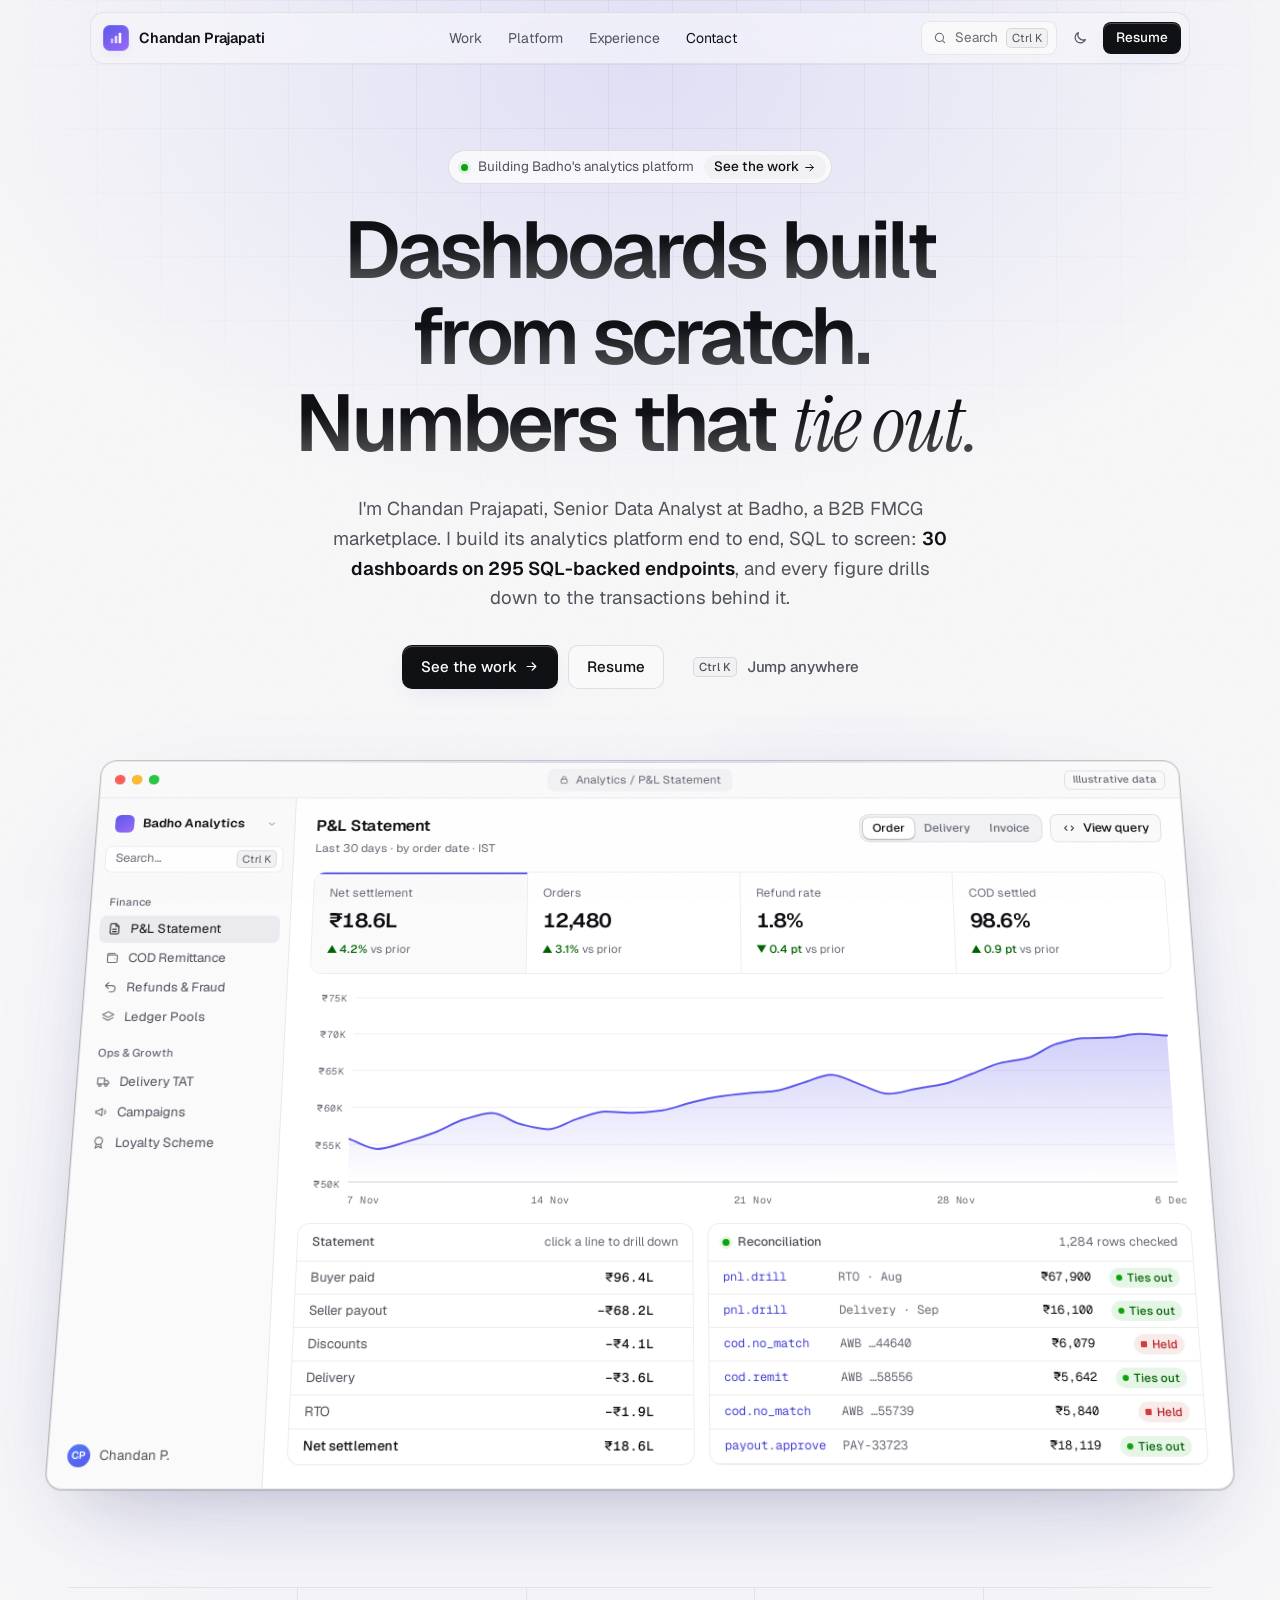
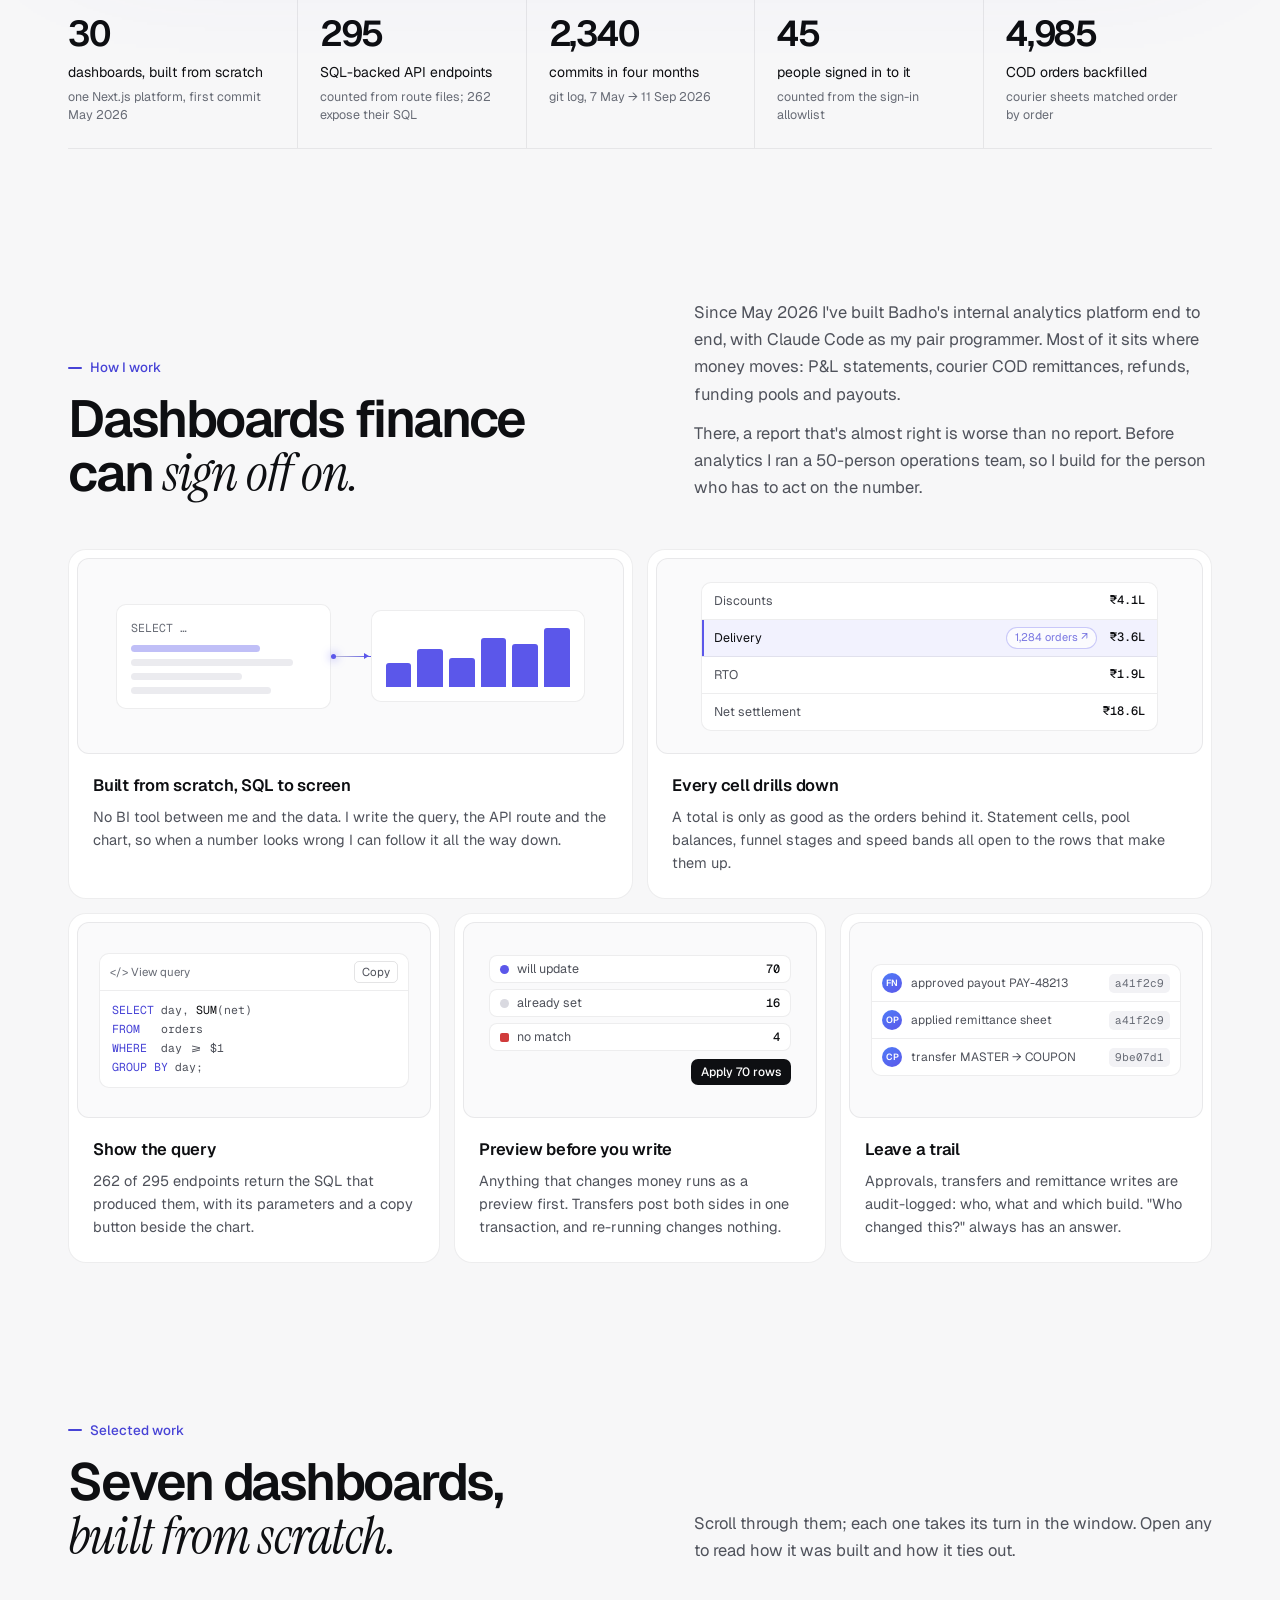
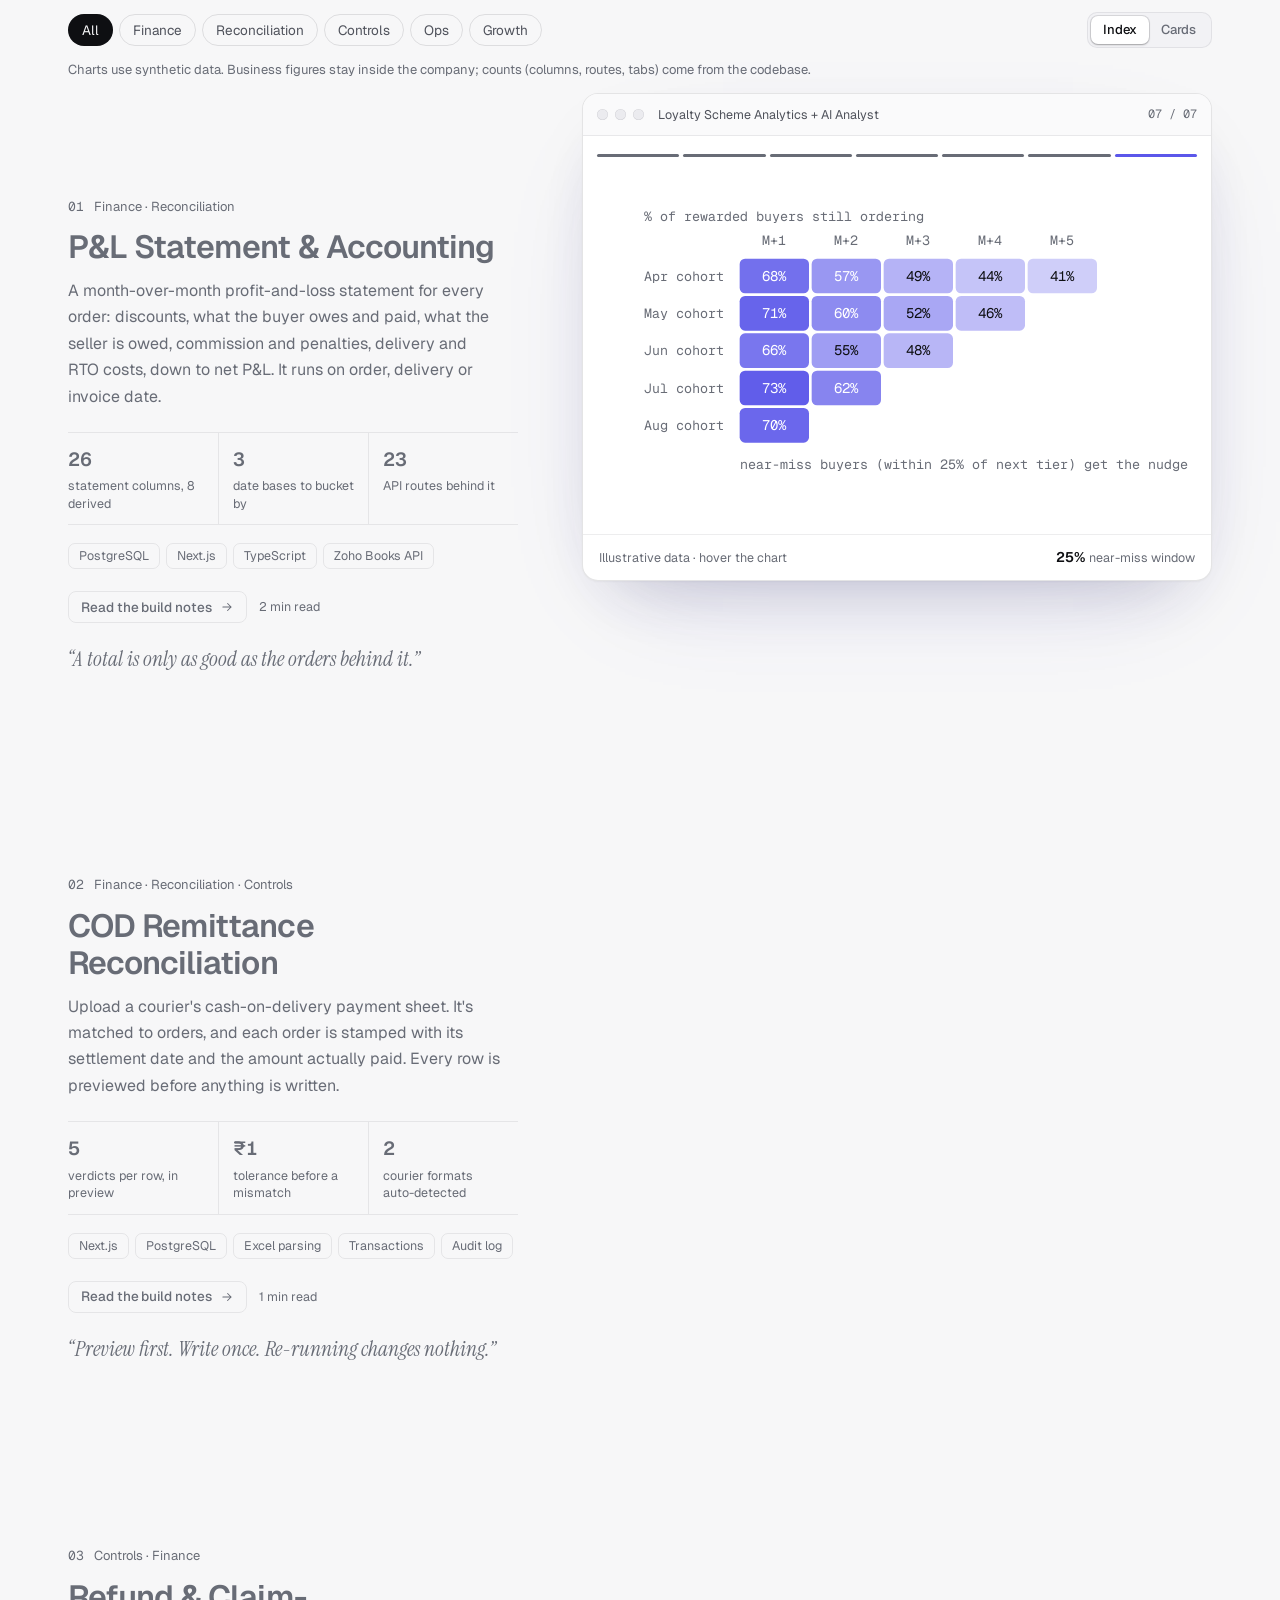
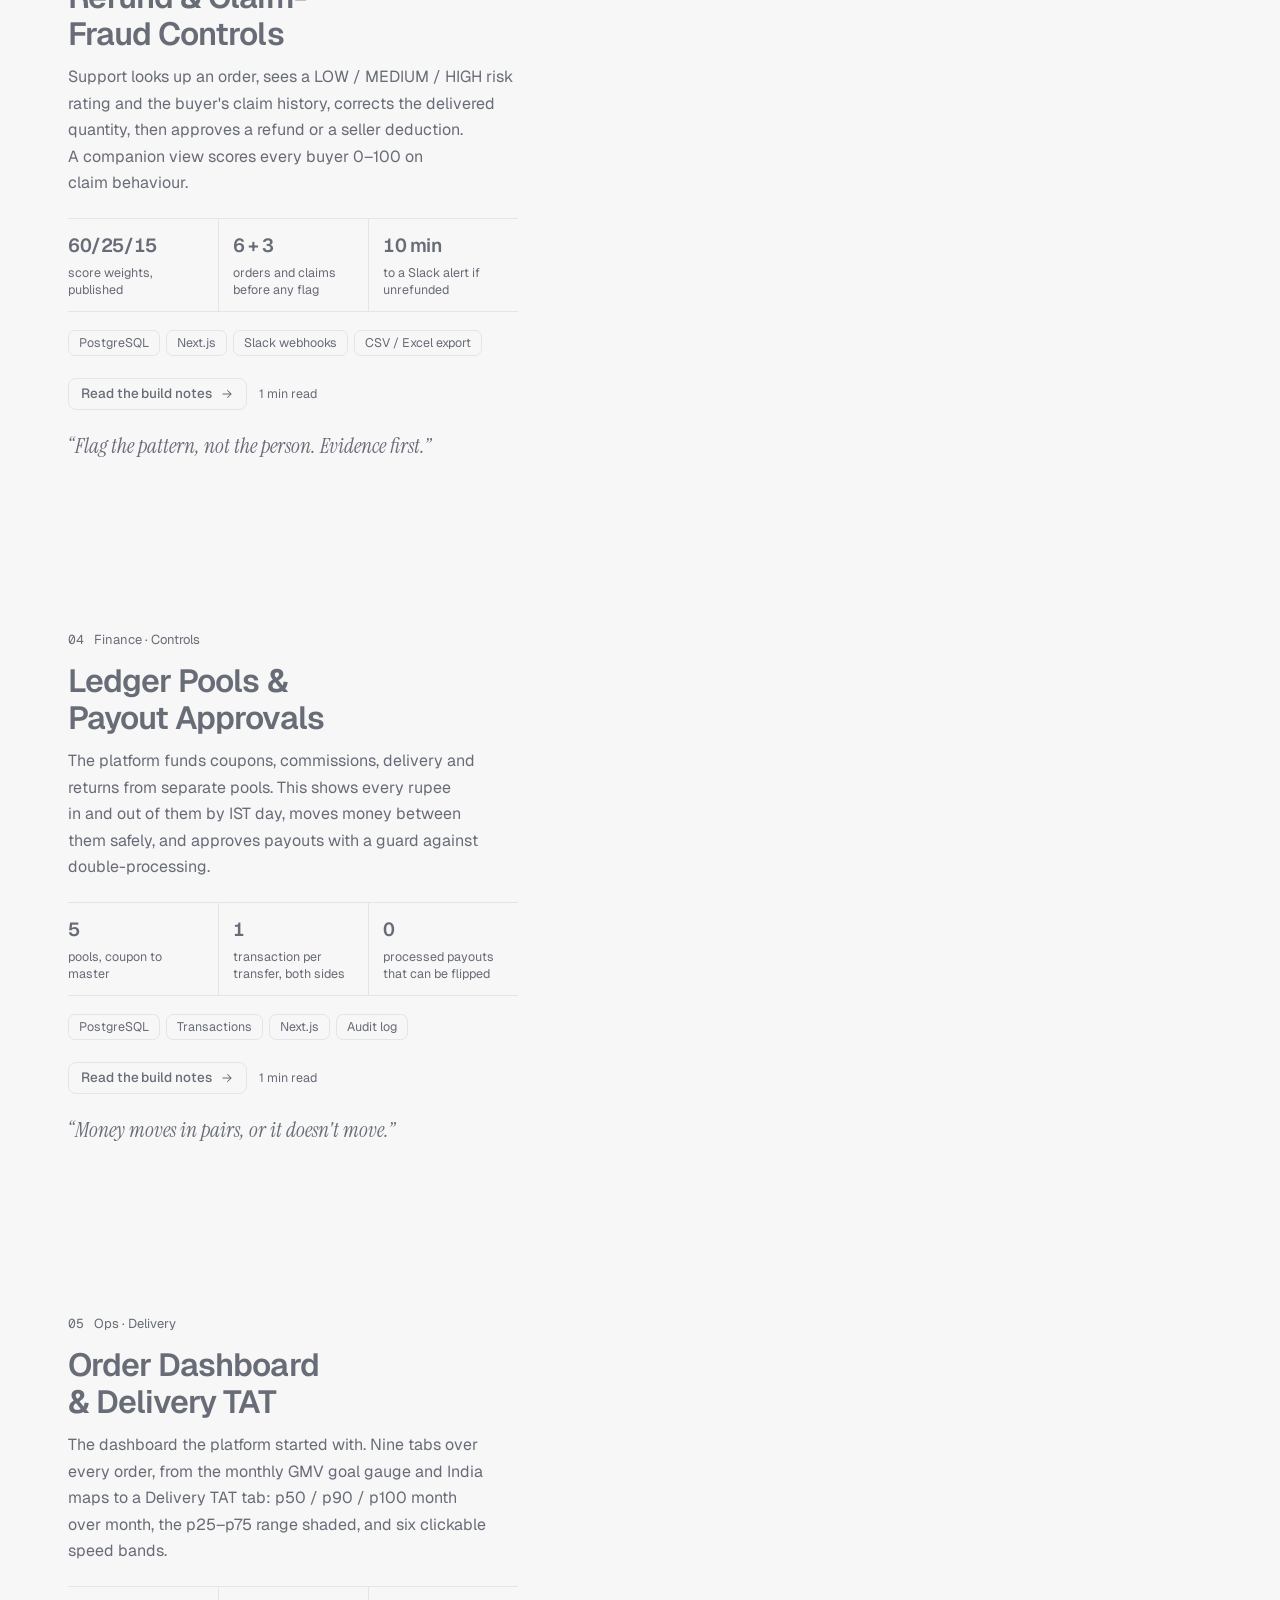
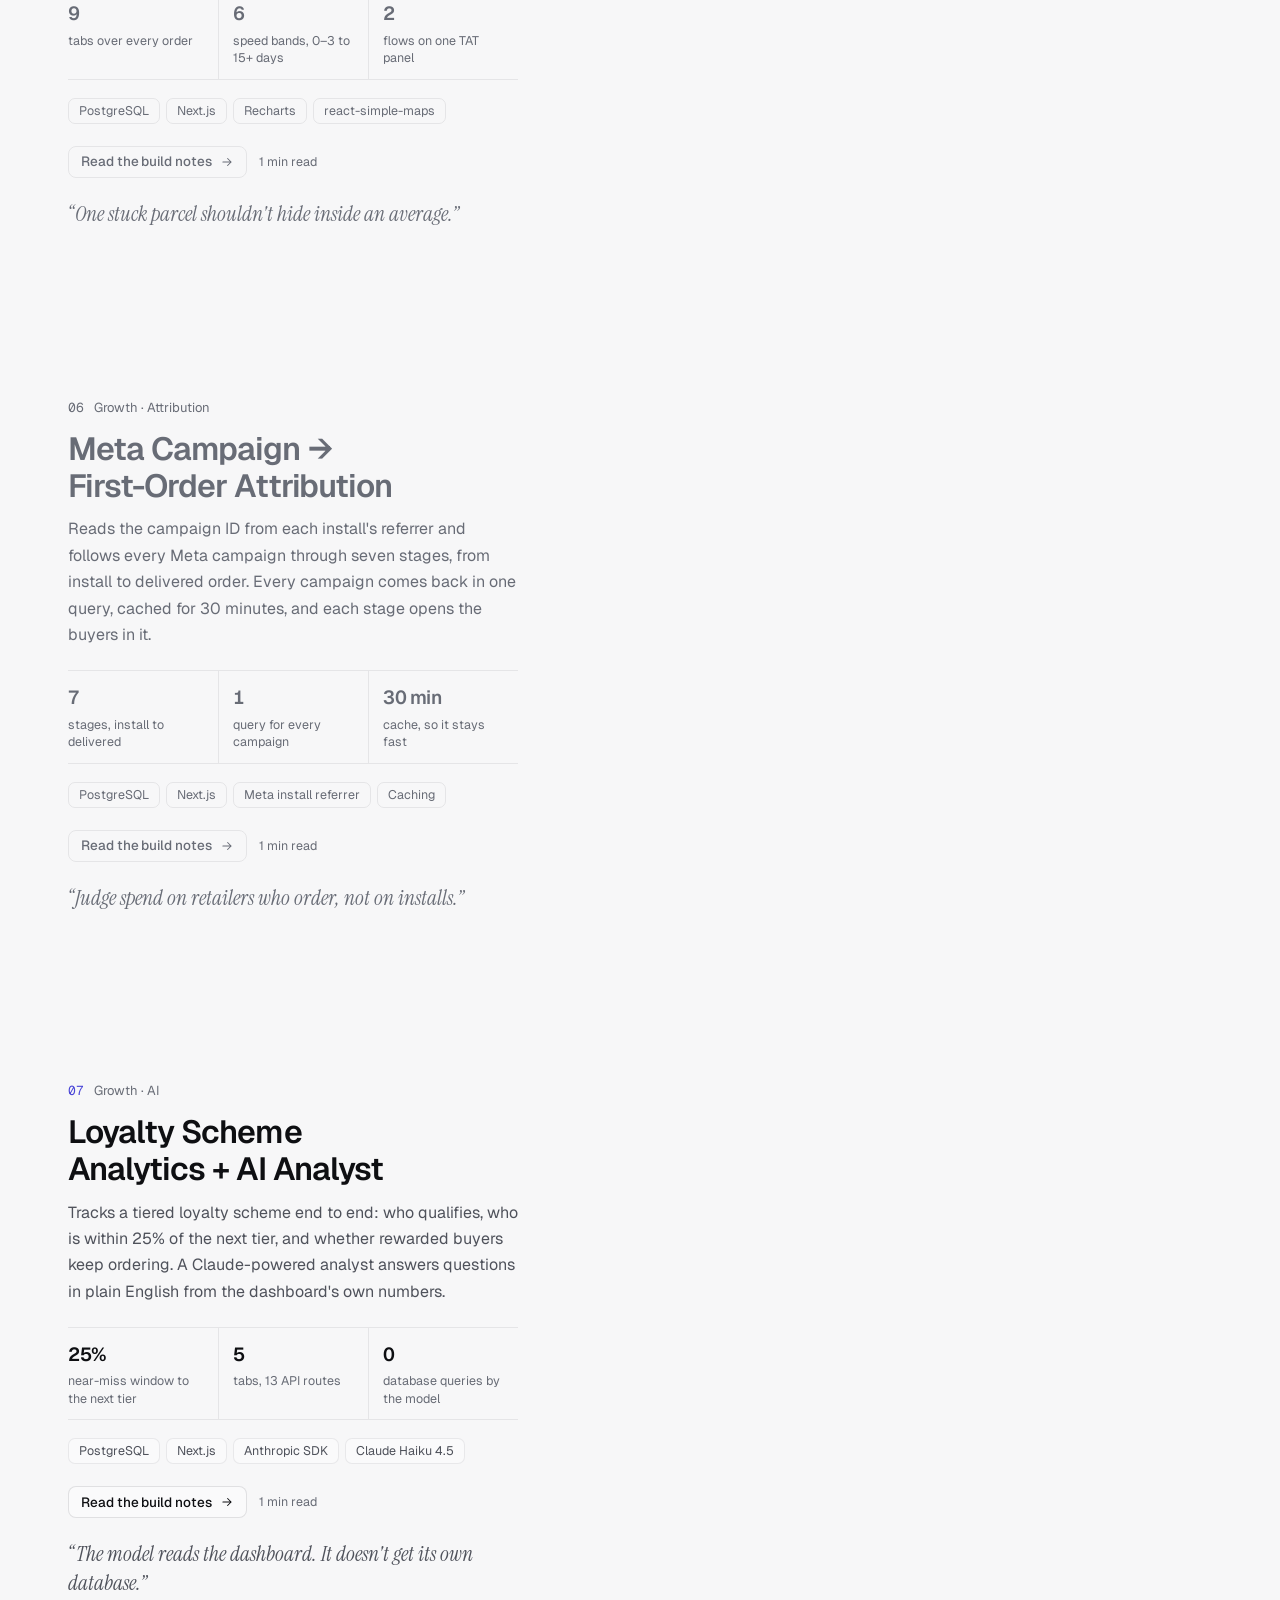
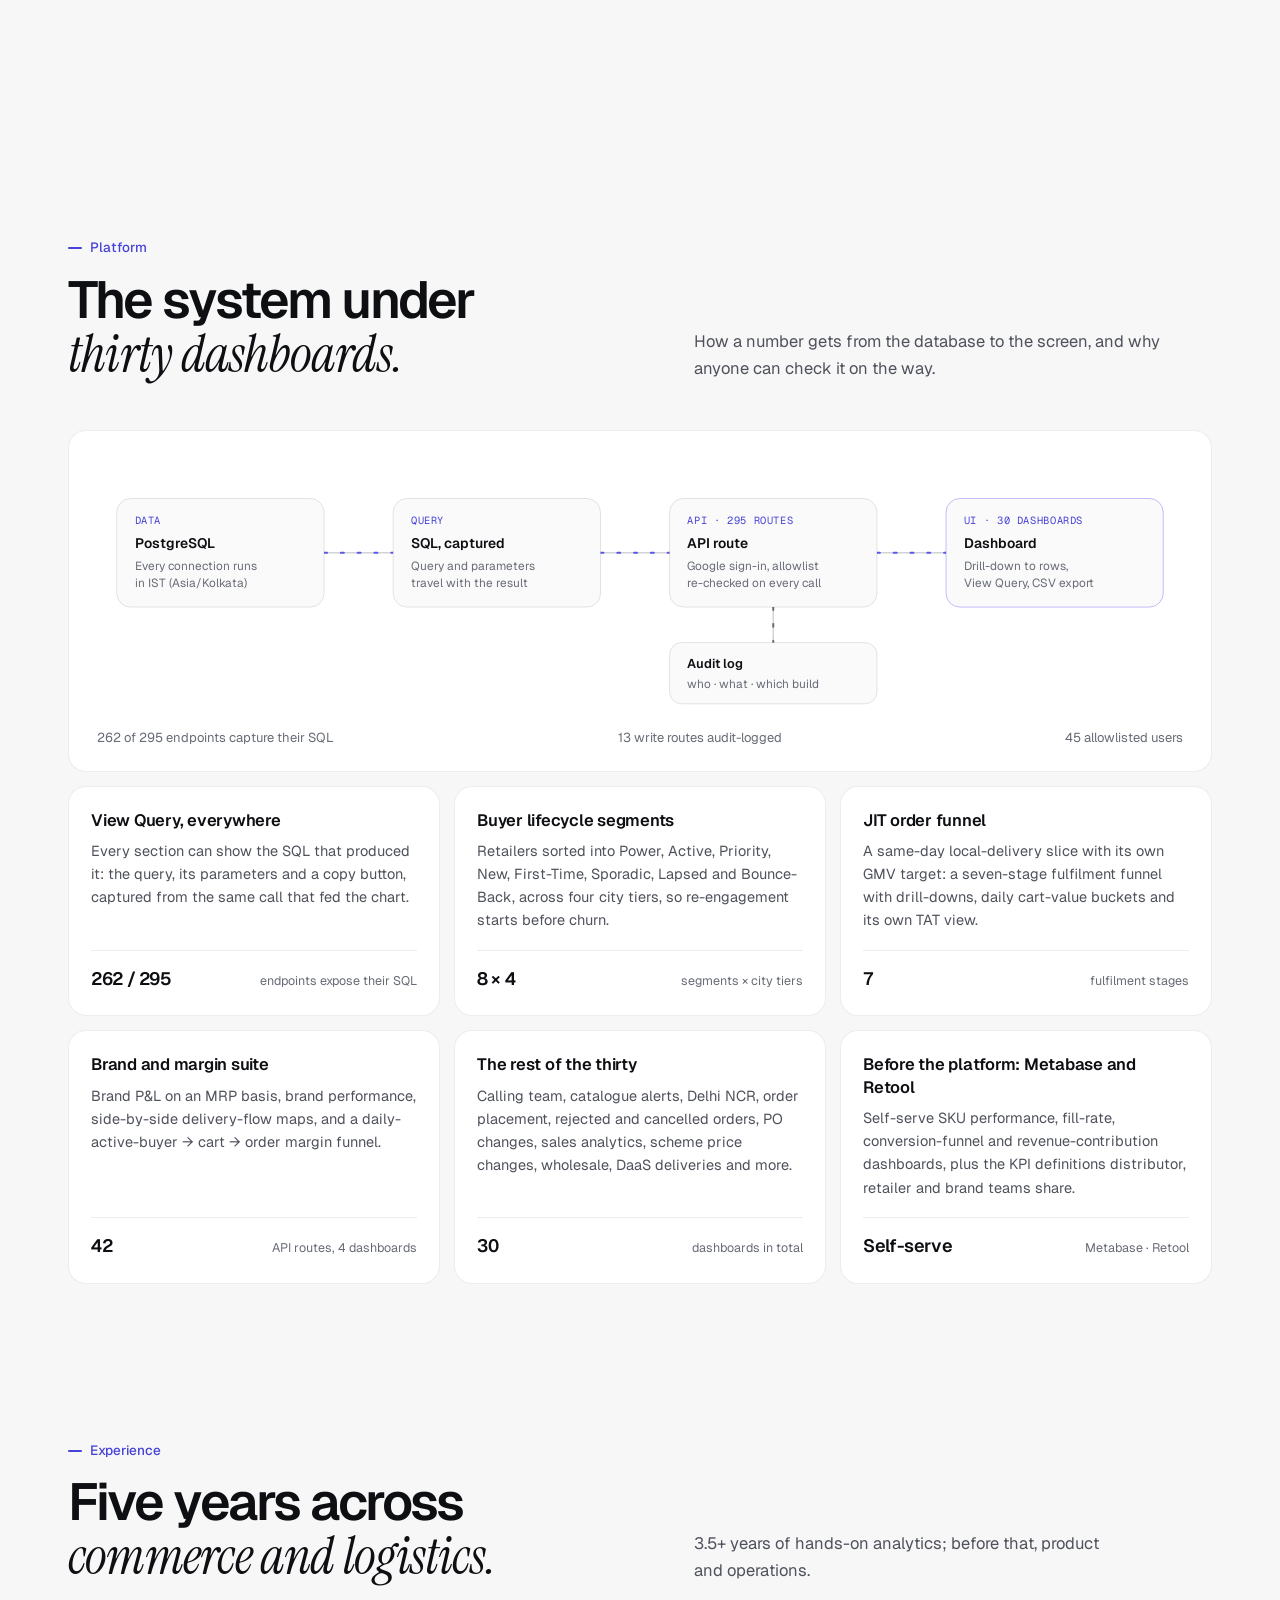
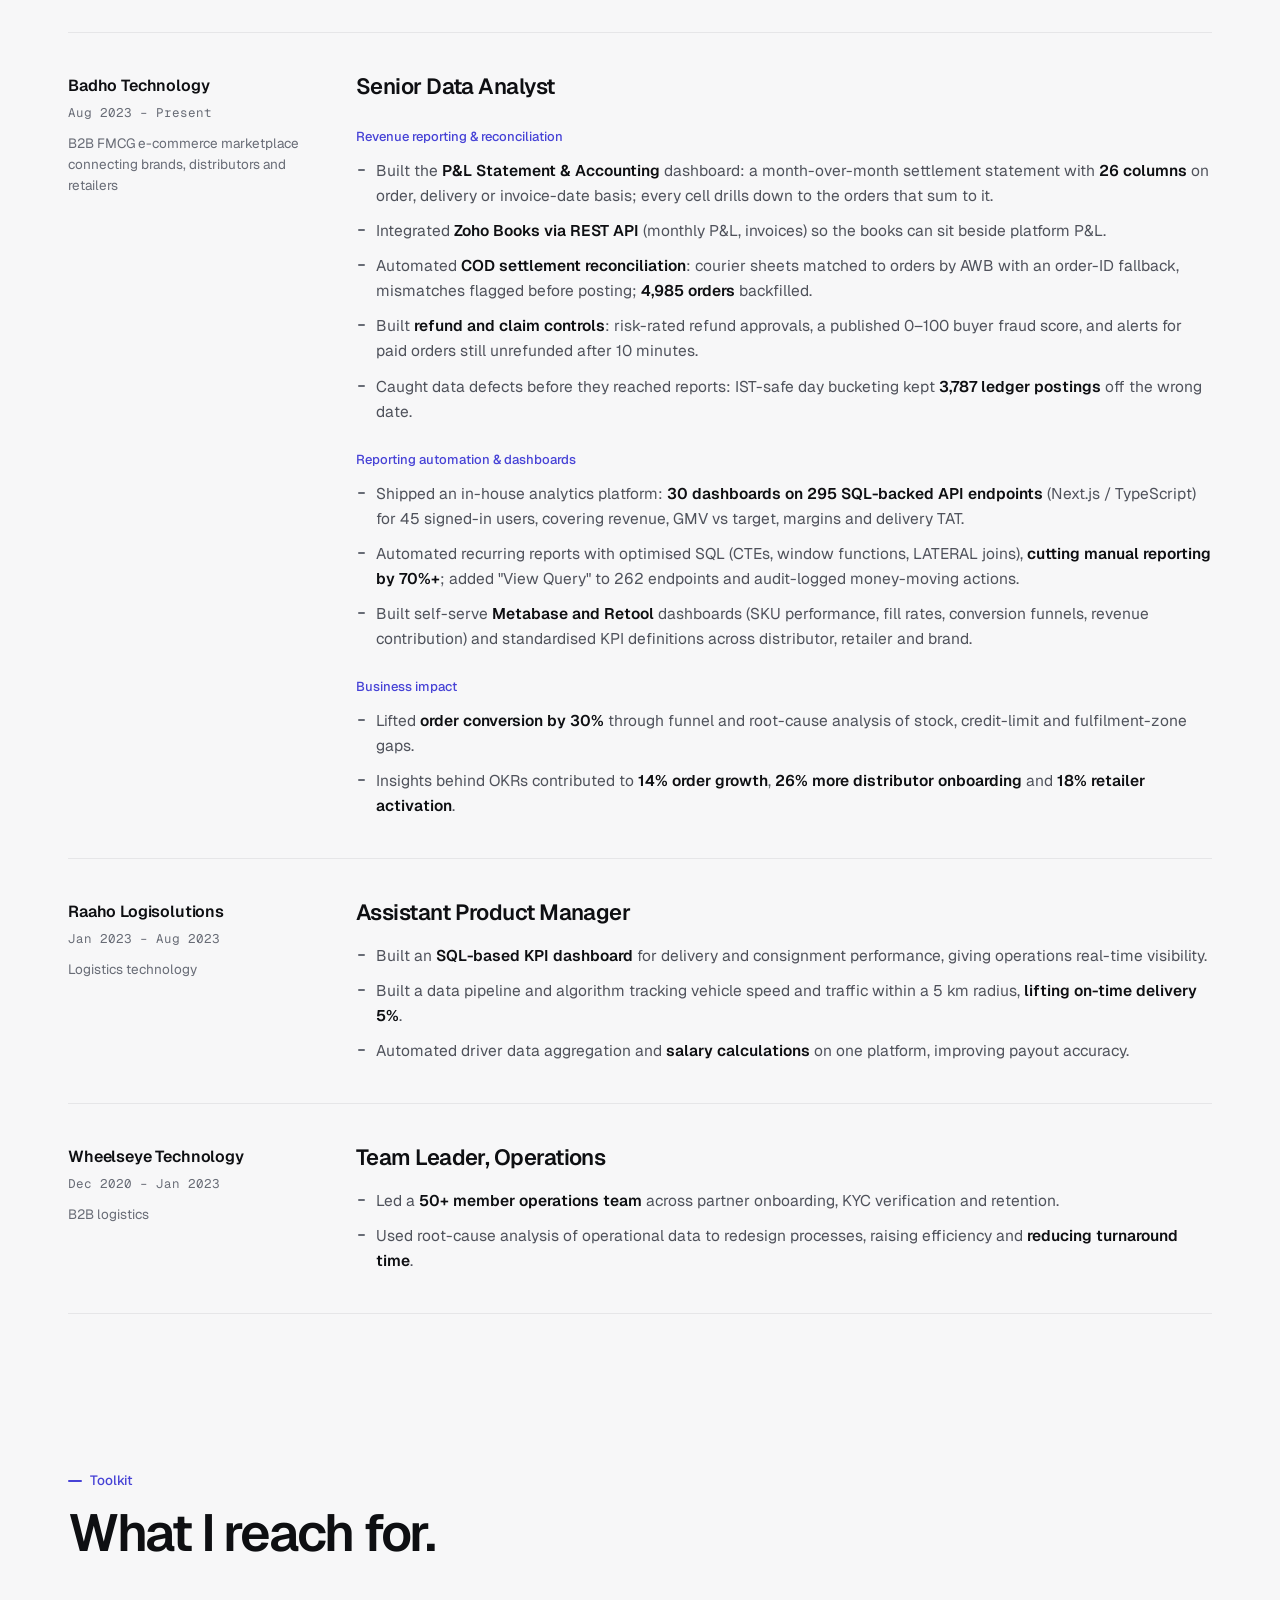
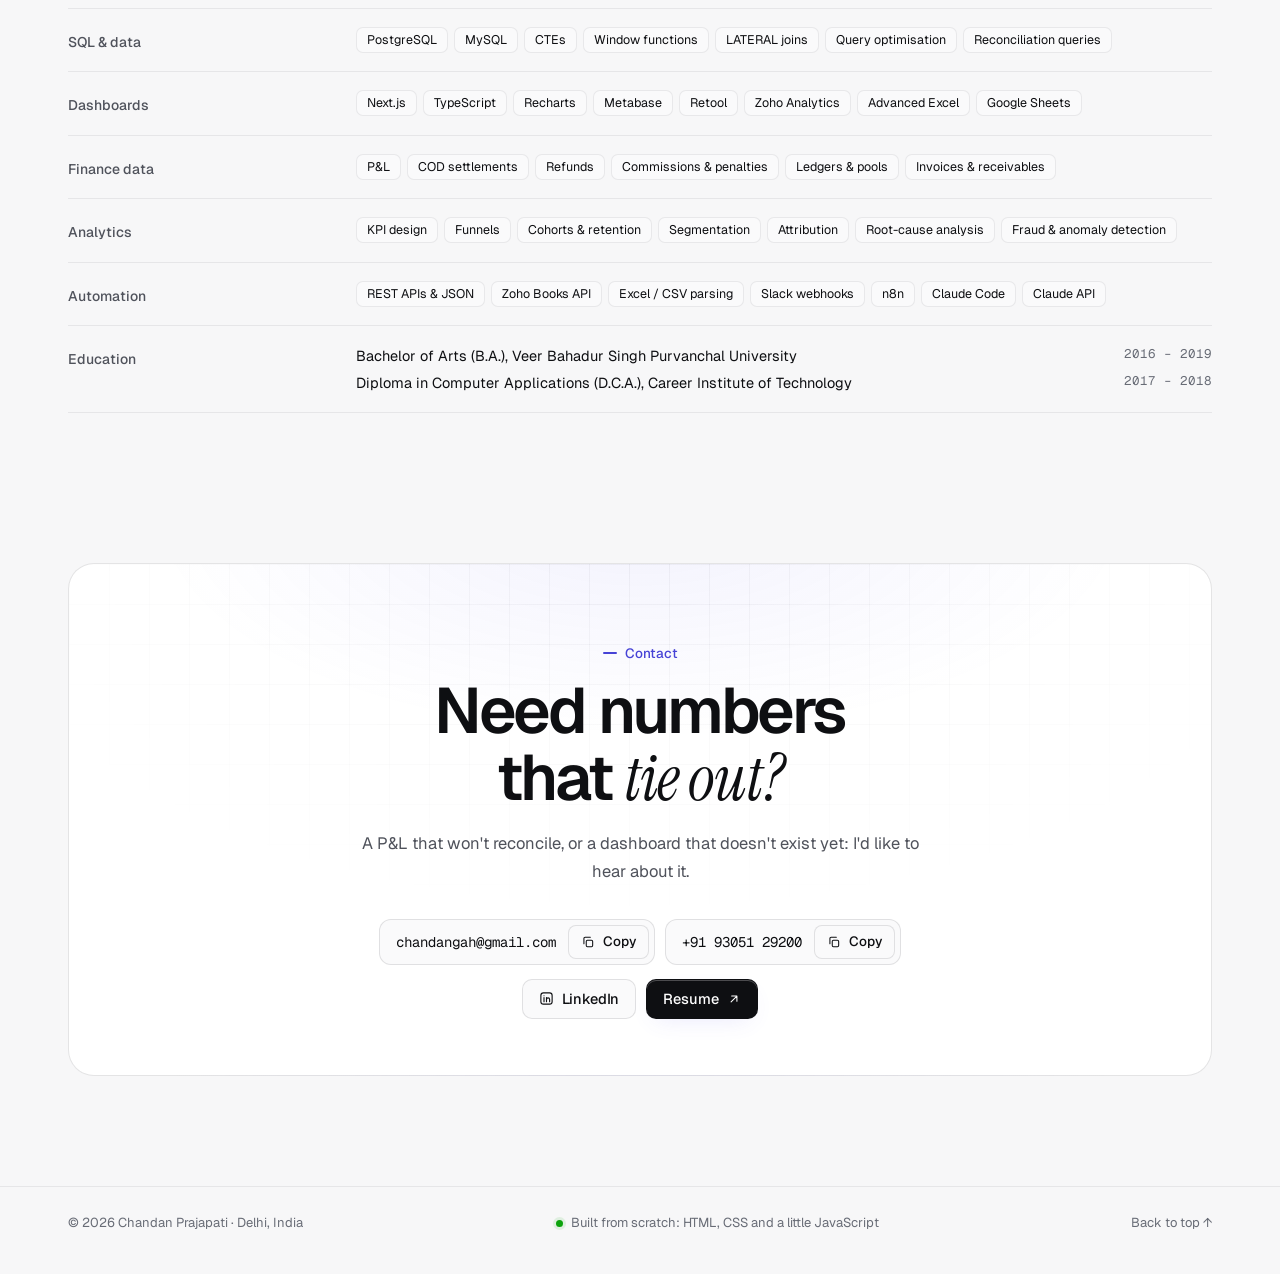
==== index.html @ 9d11ee42 "Portfolio: dashboards built from scratch Static site (HTML, CSS, vanilla JS) with an interactive das" ====
<!doctype html>
<html lang="en">
<head>
<meta charset="utf-8">
<meta name="viewport" content="width=device-width, initial-scale=1, viewport-fit=cover">
<title>Chandan Prajapati — Senior Data Analyst</title>
<meta name="description" content="Chandan Prajapati builds dashboards from scratch, SQL to screen: 30 dashboards on 295 SQL-backed endpoints for finance, ops and growth. Every number drills down to the transactions behind it.">
<meta property="og:type" content="website">
<meta property="og:title" content="Chandan Prajapati — Senior Data Analyst">
<meta property="og:description" content="Dashboards built from scratch. Numbers that tie out.">
<meta name="theme-color" content="#08090b">
<link rel="icon" href="assets/favicon.svg" type="image/svg+xml">
<link rel="preconnect" href="https://fonts.googleapis.com">
<link rel="preconnect" href="https://fonts.gstatic.com" crossorigin>
<link rel="stylesheet" href="https://fonts.googleapis.com/css2?family=Geist:wght@300..700&amp;family=Geist+Mono:wght@400..600&amp;family=Instrument+Serif:ital@1&amp;display=swap">
<link rel="stylesheet" href="styles.css">
<script>
  (function () {
    var t = null;
    try { t = localStorage.getItem('theme'); } catch (e) {}
    if (t !== 'light' && t !== 'dark') t = window.matchMedia('(prefers-color-scheme: light)').matches ? 'light' : 'dark';
    document.documentElement.setAttribute('data-theme', t);
    document.documentElement.classList.add('js');
  })();
</script>
</head>
<body>
<svg width="0" height="0" style="position:absolute" aria-hidden="true">
  <defs>
    <symbol id="i-search" viewBox="0 0 24 24" fill="none" stroke="currentColor" stroke-width="1.8" stroke-linecap="round"><circle cx="11" cy="11" r="7"/><path d="m20 20-3.5-3.5"/></symbol>
    <symbol id="i-arrow" viewBox="0 0 24 24" fill="none" stroke="currentColor" stroke-width="1.8" stroke-linecap="round" stroke-linejoin="round"><path d="M5 12h14M13 6l6 6-6 6"/></symbol>
    <symbol id="i-chev" viewBox="0 0 24 24" fill="none" stroke="currentColor" stroke-width="1.8" stroke-linecap="round" stroke-linejoin="round"><path d="m7 10 5 5 5-5"/></symbol>
    <symbol id="i-lock" viewBox="0 0 24 24" fill="none" stroke="currentColor" stroke-width="2" stroke-linecap="round"><rect x="5" y="11" width="14" height="10" rx="2"/><path d="M8 11V8a4 4 0 0 1 8 0v3"/></symbol>
    <symbol id="i-grid" viewBox="0 0 24 24" fill="none" stroke="currentColor" stroke-width="1.8"><rect x="4" y="4" width="6.5" height="6.5" rx="1.5"/><rect x="13.5" y="4" width="6.5" height="6.5" rx="1.5"/><rect x="4" y="13.5" width="6.5" height="6.5" rx="1.5"/><rect x="13.5" y="13.5" width="6.5" height="6.5" rx="1.5"/></symbol>
    <symbol id="i-file" viewBox="0 0 24 24" fill="none" stroke="currentColor" stroke-width="1.8" stroke-linecap="round" stroke-linejoin="round"><path d="M14 3H7a2 2 0 0 0-2 2v14a2 2 0 0 0 2 2h10a2 2 0 0 0 2-2V8z"/><path d="M14 3v5h5M9 13h6M9 17h6"/></symbol>
    <symbol id="i-wallet" viewBox="0 0 24 24" fill="none" stroke="currentColor" stroke-width="1.8" stroke-linecap="round" stroke-linejoin="round"><path d="M4 7h14a2 2 0 0 1 2 2v9a2 2 0 0 1-2 2H6a2 2 0 0 1-2-2z"/><path d="M4 7V6a2 2 0 0 1 2-2h10M16 13.5h.01"/></symbol>
    <symbol id="i-undo" viewBox="0 0 24 24" fill="none" stroke="currentColor" stroke-width="1.8" stroke-linecap="round" stroke-linejoin="round"><path d="M9 14 4 9l5-5"/><path d="M4 9h10.5a5.5 5.5 0 0 1 0 11H11"/></symbol>
    <symbol id="i-layers" viewBox="0 0 24 24" fill="none" stroke="currentColor" stroke-width="1.8" stroke-linejoin="round"><path d="m12 3 9 5-9 5-9-5z"/><path d="m3 13 9 5 9-5"/></symbol>
    <symbol id="i-truck" viewBox="0 0 24 24" fill="none" stroke="currentColor" stroke-width="1.8" stroke-linecap="round" stroke-linejoin="round"><path d="M3 6h11v10H3zM14 10h4l3 3v3h-7"/><circle cx="7" cy="18" r="2"/><circle cx="17" cy="18" r="2"/></symbol>
    <symbol id="i-mega" viewBox="0 0 24 24" fill="none" stroke="currentColor" stroke-width="1.8" stroke-linecap="round" stroke-linejoin="round"><path d="M4 10v4h3l7 4V6l-7 4z"/><path d="M18 9a4 4 0 0 1 0 6"/></symbol>
    <symbol id="i-award" viewBox="0 0 24 24" fill="none" stroke="currentColor" stroke-width="1.8" stroke-linecap="round" stroke-linejoin="round"><circle cx="12" cy="9" r="6"/><path d="m8.5 14-1.5 7 5-3 5 3-1.5-7"/></symbol>
    <symbol id="i-copy" viewBox="0 0 24 24" fill="none" stroke="currentColor" stroke-width="1.8" stroke-linecap="round" stroke-linejoin="round"><rect x="9" y="9" width="11" height="11" rx="2"/><path d="M5 15V6a2 2 0 0 1 2-2h9"/></symbol>
    <symbol id="i-check" viewBox="0 0 24 24" fill="none" stroke="currentColor" stroke-width="2" stroke-linecap="round" stroke-linejoin="round"><circle cx="12" cy="12" r="9"/><path d="m8.5 12.5 2.5 2.5 4.5-5"/></symbol>
    <symbol id="i-ext" viewBox="0 0 24 24" fill="none" stroke="currentColor" stroke-width="1.8" stroke-linecap="round" stroke-linejoin="round"><path d="M7 17 17 7M8 7h9v9"/></symbol>
    <symbol id="i-hash" viewBox="0 0 24 24" fill="none" stroke="currentColor" stroke-width="1.8" stroke-linecap="round"><path d="M5 9h14M5 15h14M10 4 8 20M16 4l-2 16"/></symbol>
    <symbol id="i-code" viewBox="0 0 24 24" fill="none" stroke="currentColor" stroke-width="1.8" stroke-linecap="round" stroke-linejoin="round"><path d="m8 8-4 4 4 4M16 8l4 4-4 4"/></symbol>
    <symbol id="i-mail" viewBox="0 0 24 24" fill="none" stroke="currentColor" stroke-width="1.8" stroke-linecap="round" stroke-linejoin="round"><rect x="3" y="5" width="18" height="14" rx="2"/><path d="m3.5 7 8.5 6 8.5-6"/></symbol>
    <symbol id="i-phone" viewBox="0 0 24 24" fill="none" stroke="currentColor" stroke-width="1.8" stroke-linecap="round" stroke-linejoin="round"><path d="M5 4h4l2 5-2.5 1.5a11 11 0 0 0 5 5L15 13l5 2v4a2 2 0 0 1-2 2A16 16 0 0 1 3 6a2 2 0 0 1 2-2"/></symbol>
    <symbol id="i-in" viewBox="0 0 24 24" fill="none" stroke="currentColor" stroke-width="1.8" stroke-linecap="round" stroke-linejoin="round"><rect x="3" y="3" width="18" height="18" rx="4"/><path d="M8 10.5V17M8 7.5v.01M12 17v-3.5a2.5 2.5 0 0 1 5 0V17M12 10.5V17"/></symbol>
    <symbol id="i-sun" viewBox="0 0 24 24" fill="none" stroke="currentColor" stroke-width="1.8" stroke-linecap="round"><circle cx="12" cy="12" r="4"/><path d="M12 2v2M12 20v2M4.9 4.9l1.4 1.4M17.7 17.7l1.4 1.4M2 12h2M20 12h2M4.9 19.1l1.4-1.4M17.7 6.3l1.4-1.4"/></symbol>
    <symbol id="i-moon" viewBox="0 0 24 24" fill="none" stroke="currentColor" stroke-width="1.8" stroke-linecap="round" stroke-linejoin="round"><path d="M20 14.5A8 8 0 0 1 9.5 4a8 8 0 1 0 10.5 10.5Z"/></symbol>
    <symbol id="i-x" viewBox="0 0 24 24" fill="none" stroke="currentColor" stroke-width="1.8" stroke-linecap="round"><path d="M6 6l12 12M18 6 6 18"/></symbol>
  </defs>
</svg>

<a class="skip" href="#main">Skip to content</a>
<div class="backdrop" aria-hidden="true"><div class="glow"></div><div class="grid"></div></div>
<div class="noise" aria-hidden="true"></div>

<header class="nav-wrap">
  <nav class="nav" aria-label="Primary">
    <a class="brand" href="#top" aria-label="Chandan Prajapati, back to top">
      <span class="brand-mark"><svg viewBox="0 0 16 16" fill="#fff" aria-hidden="true"><rect x="2" y="8.5" width="3" height="5.5" rx="1" opacity=".6"/><rect x="6.5" y="5.5" width="3" height="8.5" rx="1" opacity=".8"/><rect x="11" y="2" width="3" height="12" rx="1"/></svg></span>
      <span class="brand-name">Chandan Prajapati</span>
    </a>
    <div class="nav-links">
      <span class="nav-hl" aria-hidden="true"></span>
      <a href="#work">Work</a>
      <a href="#platform">Platform</a>
      <a href="#experience">Experience</a>
      <a href="#contact">Contact</a>
    </div>
    <div class="nav-actions">
      <button class="search-btn" type="button" data-cmdk aria-label="Open command menu"><svg width="14" height="14"><use href="#i-search"/></svg><span class="lbl">Search</span><kbd class="kbd-mod">⌘K</kbd></button>
      <button class="icon-btn theme-btn" type="button" aria-label="Switch theme"><svg class="sun" width="16" height="16"><use href="#i-sun"/></svg><svg class="moon" width="16" height="16"><use href="#i-moon"/></svg></button>
      <a class="btn btn-sm btn-primary" href="resume.html">Resume</a>
    </div>
  </nav>
</header>

<main id="main">
  <!-- ================= Hero ================= -->
  <section class="hero" id="top">
    <div class="wrap">
      <a class="pill enter" style="--d:.05s" href="#work"><span class="dot-live"></span>Building Badho's analytics platform<span class="pill-cta">See the work <svg class="arr" width="13" height="13"><use href="#i-arrow"/></svg></span></a>
      <h1 class="display">
        <span class="w" style="--i:0">Dashboards</span> <span class="w" style="--i:1">built</span> <span class="w" style="--i:2">from</span> <span class="w" style="--i:3">scratch.</span>
        <span class="w" style="--i:4">Numbers</span> <span class="w" style="--i:5">that</span> <em class="w" style="--i:6">tie out.</em>
      </h1>
      <p class="lede enter" style="--d:.55s">I'm Chandan Prajapati, Senior Data Analyst at Badho, a B2B FMCG marketplace. I build its analytics platform end to end, SQL to screen: <b>30 dashboards on 295 SQL-backed endpoints</b>, and every figure drills down to the transactions behind it.</p>
      <div class="cta-row enter" style="--d:.65s">
        <a class="btn btn-primary" href="#work">See the work <svg class="arr" width="15" height="15"><use href="#i-arrow"/></svg></a>
        <a class="btn" href="resume.html">Resume</a>
        <button class="btn btn-ghost" type="button" data-cmdk><kbd class="kbd-mod">⌘K</kbd> Jump anywhere</button>
      </div>
    </div>

    <!-- Interactive dashboard window (illustrative data) -->
    <div class="wrap shot-stage enter" style="--d:.8s">
      <div class="aurora" aria-hidden="true"><i></i><i></i><i></i></div>
      <div class="shot" role="region" aria-label="Interactive dashboard preview, illustrative data">
        <div class="win-bar">
          <span class="lights" aria-hidden="true"><i></i><i></i><i></i></span>
          <span class="url"><svg><use href="#i-lock"/></svg>Analytics / P&amp;L Statement</span>
          <span class="chip">Illustrative data</span>
        </div>
        <div class="win-body">
          <aside class="side" aria-label="Dashboard navigation (preview)">
            <div class="ws"><span class="ws-icon"></span>Badho Analytics<svg><use href="#i-chev"/></svg></div>
            <button class="side-search" type="button" data-cmdk><span>Search…</span><kbd class="kbd-mod">⌘K</kbd></button>
            <p class="side-label">Finance</p>
            <button class="side-item is-active" type="button" data-case="pnl"><svg><use href="#i-file"/></svg>P&amp;L Statement</button>
            <button class="side-item" type="button" data-case="cod"><svg><use href="#i-wallet"/></svg>COD Remittance</button>
            <button class="side-item" type="button" data-case="refund"><svg><use href="#i-undo"/></svg>Refunds &amp; Fraud</button>
            <button class="side-item" type="button" data-case="ledger"><svg><use href="#i-layers"/></svg>Ledger Pools</button>
            <p class="side-label">Ops &amp; Growth</p>
            <button class="side-item" type="button" data-case="orders"><svg><use href="#i-truck"/></svg>Delivery TAT</button>
            <button class="side-item" type="button" data-case="campaign"><svg><use href="#i-mega"/></svg>Campaigns</button>
            <button class="side-item" type="button" data-case="qps"><svg><use href="#i-award"/></svg>Loyalty Scheme</button>
            <div class="side-user"><span class="avatar">CP</span>Chandan P.</div>
          </aside>

          <div class="main">
            <div class="main-head">
              <div>
                <h2 class="main-title">P&amp;L Statement</h2>
                <p class="main-sub">Last 30 days · <span class="basis-label">by order date</span> · IST</p>
              </div>
              <div class="main-tools">
                <div class="seg seg-sm" role="group" aria-label="Date basis">
                  <span class="seg-hl" aria-hidden="true"></span>
                  <button type="button" data-basis="order" aria-pressed="true">Order</button>
                  <button type="button" data-basis="delivery" aria-pressed="false">Delivery</button>
                  <button type="button" data-basis="invoice" aria-pressed="false">Invoice</button>
                </div>
                <button class="btn btn-sm query-btn" type="button" aria-expanded="false" aria-controls="query-pop"><svg width="14" height="14"><use href="#i-code"/></svg>View query</button>
              </div>
            </div>

            <div class="kpis" role="tablist" aria-label="Metric">
              <button class="kpi-tab" role="tab" type="button" aria-selected="true" data-series="net"><span class="kpi-label">Net settlement</span><span class="kpi-val">₹18.6L</span><span class="kpi-delta good">▲ 4.2% <span>vs prior</span></span></button>
              <button class="kpi-tab" role="tab" type="button" aria-selected="false" tabindex="-1" data-series="orders"><span class="kpi-label">Orders</span><span class="kpi-val">12,480</span><span class="kpi-delta good">▲ 3.1% <span>vs prior</span></span></button>
              <button class="kpi-tab" role="tab" type="button" aria-selected="false" tabindex="-1" data-series="refund"><span class="kpi-label">Refund rate</span><span class="kpi-val">1.8%</span><span class="kpi-delta good">▼ 0.4 pt <span>vs prior</span></span></button>
              <button class="kpi-tab" role="tab" type="button" aria-selected="false" tabindex="-1" data-series="cod"><span class="kpi-label">COD settled</span><span class="kpi-val">98.6%</span><span class="kpi-delta good">▲ 0.9 pt <span>vs prior</span></span></button>
            </div>

            <div class="chart" tabindex="0" role="img" aria-label="Daily trend for the selected metric. Use left and right arrow keys to read values."></div>
            <p class="sr-only" aria-live="polite" id="chart-live"></p>

            <div class="panes">
              <div class="pane">
                <div class="pane-head"><span class="l">Statement</span><span class="r">click a line to drill down</span></div>
                <div class="stmt">
                  <button class="stmt-row" type="button" data-case="pnl" data-line="paid"><span>Buyer paid</span><b>₹96.4L</b><svg><use href="#i-arrow"/></svg></button>
                  <button class="stmt-row" type="button" data-case="pnl" data-line="payout"><span>Seller payout</span><b>−₹68.2L</b><svg><use href="#i-arrow"/></svg></button>
                  <button class="stmt-row" type="button" data-case="pnl" data-line="disc"><span>Discounts</span><b>−₹4.1L</b><svg><use href="#i-arrow"/></svg></button>
                  <button class="stmt-row" type="button" data-case="pnl" data-line="deliv"><span>Delivery</span><b>−₹3.6L</b><svg><use href="#i-arrow"/></svg></button>
                  <button class="stmt-row" type="button" data-case="pnl" data-line="rto"><span>RTO</span><b>−₹1.9L</b><svg><use href="#i-arrow"/></svg></button>
                  <button class="stmt-row total" type="button" data-case="pnl" data-line="net"><span>Net settlement</span><b>₹18.6L</b><svg><use href="#i-arrow"/></svg></button>
                </div>
              </div>
              <div class="pane">
                <div class="pane-head"><span class="l"><span class="dot-live"></span>Reconciliation</span><span class="r"><span class="feed-count">1,284</span> rows checked</span></div>
                <ul class="feed" aria-label="Simulated reconciliation feed"></ul>
              </div>
            </div>

            <div class="query-pop" id="query-pop" role="dialog" aria-label="SQL behind this view">
              <header><span>SQL captured with this response</span><button class="btn btn-sm copy-sql" type="button"><svg width="13" height="13"><use href="#i-copy"/></svg>Copy</button></header>
<pre><code><span class="tok-c">-- illustrative · session time zone: Asia/Kolkata</span>
<span class="tok-k">SELECT</span> <span class="tok-f">date_trunc</span>(<span class="tok-s">'day'</span>, o.<span class="basis-col">ordered_at</span>) <span class="tok-k">AS</span> day,
       <span class="tok-f">SUM</span>(o.buyer_paid)
     - <span class="tok-f">SUM</span>(o.seller_payout + o.discounts
           + o.delivery_cost + o.rto_cost) <span class="tok-k">AS</span> net
<span class="tok-k">FROM</span>   orders o
<span class="tok-k">WHERE</span>  o.<span class="basis-col">ordered_at</span> &gt;= $1
  <span class="tok-k">AND</span>  o.<span class="basis-col">ordered_at</span> &lt;  $2
<span class="tok-k">GROUP BY</span> 1 <span class="tok-k">ORDER BY</span> 1;</code></pre>
              <footer>Every section of the real dashboards has this: query, parameters and a copy button.</footer>
            </div>
          </div>
        </div>
      </div>
    </div>

    <div class="wrap">
      <dl class="stats rv">
        <div class="stat"><dt data-to="30">30</dt><dd><div class="lbl">dashboards, built from scratch</div><div class="how">one Next.js platform, first commit May 2026</div></dd></div>
        <div class="stat"><dt data-to="295">295</dt><dd><div class="lbl">SQL-backed API endpoints</div><div class="how">counted from route files; 262 expose their SQL</div></dd></div>
        <div class="stat"><dt data-to="2340">2,340</dt><dd><div class="lbl">commits in four months</div><div class="how">git log, 7 May → 11 Sep 2026</div></dd></div>
        <div class="stat"><dt data-to="45">45</dt><dd><div class="lbl">people signed in to it</div><div class="how">counted from the sign-in allowlist</div></dd></div>
        <div class="stat"><dt data-to="4985">4,985</dt><dd><div class="lbl">COD orders backfilled</div><div class="how">courier sheets matched order by order</div></dd></div>
      </dl>
    </div>
  </section>

  <!-- ================= How I work ================= -->
  <section class="section" id="approach">
    <div class="wrap">
      <header class="sec-head">
        <div class="rv">
          <p class="eyebrow">How I work</p>
          <h2 class="title">Dashboards finance can <em>sign off on.</em></h2>
        </div>
        <div class="rv" style="--d:.08s">
          <p class="sec-sub">Since May 2026 I've built Badho's internal analytics platform end to end, with Claude Code as my pair programmer. Most of it sits where money moves: P&amp;L statements, courier COD remittances, refunds, funding pools and payouts.</p>
          <p class="sec-sub">There, a report that's almost right is worse than no report. Before analytics I ran a 50-person operations team, so I build for the person who has to act on the number.</p>
        </div>
      </header>

      <div class="bento">
        <article class="card spot b-3 rv">
          <div class="card-viz" aria-hidden="true">
            <div class="mv-flow">
              <div class="mv-code"><span>SELECT …</span><i class="l a"></i><i class="l" style="width:88%"></i><i class="l" style="width:60%"></i><i class="l" style="width:76%"></i></div>
              <div class="mv-arrow"><i></i></div>
              <div class="mv-bars"><i></i><i></i><i></i><i></i><i></i><i></i></div>
            </div>
          </div>
          <div class="card-copy">
            <h3>Built from scratch, SQL to screen</h3>
            <p>No BI tool between me and the data. I write the query, the API route and the chart, so when a number looks wrong I can follow it all the way down.</p>
          </div>
        </article>

        <article class="card spot b-3 rv" style="--d:.06s">
          <div class="card-viz" aria-hidden="true">
            <div class="mv-table">
              <div><span>Discounts</span><b>₹4.1L</b></div>
              <div class="hot"><span>Delivery</span><em class="mv-chip">1,284 orders ↗</em><b>₹3.6L</b></div>
              <div><span>RTO</span><b>₹1.9L</b></div>
              <div><span>Net settlement</span><b>₹18.6L</b></div>
            </div>
          </div>
          <div class="card-copy">
            <h3>Every cell drills down</h3>
            <p>A total is only as good as the orders behind it. Statement cells, pool balances, funnel stages and speed bands all open to the rows that make them up.</p>
          </div>
        </article>

        <article class="card spot b-2 rv">
          <div class="card-viz" aria-hidden="true">
            <div class="mv-sql">
              <header><span>&lt;/&gt; View query</span><span>Copy</span></header>
<pre><span class="tok-k">SELECT</span> day, <span class="tok-f">SUM</span>(net)
<span class="tok-k">FROM</span>   orders
<span class="tok-k">WHERE</span>  day &gt;= $1
<span class="tok-k">GROUP BY</span> day;</pre>
            </div>
          </div>
          <div class="card-copy">
            <h3>Show the query</h3>
            <p>262 of 295 endpoints return the SQL that produced them, with its parameters and a copy button beside the chart.</p>
          </div>
        </article>

        <article class="card spot b-2 rv" style="--d:.06s">
          <div class="card-viz" aria-hidden="true">
            <div class="mv-verdicts">
              <div><i class="sh sh-ok"></i>will update<b>70</b></div>
              <div><i class="sh sh-set"></i>already set<b>16</b></div>
              <div><i class="sh sh-bad"></i>no match<b>4</b></div>
              <span class="mv-apply">Apply 70 rows</span>
            </div>
          </div>
          <div class="card-copy">
            <h3>Preview before you write</h3>
            <p>Anything that changes money runs as a preview first. Transfers post both sides in one transaction, and re-running changes nothing.</p>
          </div>
        </article>

        <article class="card spot b-2 rv" style="--d:.12s">
          <div class="card-viz" aria-hidden="true">
            <div class="mv-log">
              <div><span class="avatar">FN</span><span>approved payout PAY-48213</span><code>a41f2c9</code></div>
              <div><span class="avatar">OP</span><span>applied remittance sheet</span><code>a41f2c9</code></div>
              <div><span class="avatar">CP</span><span>transfer MASTER → COUPON</span><code>9be07d1</code></div>
            </div>
          </div>
          <div class="card-copy">
            <h3>Leave a trail</h3>
            <p>Approvals, transfers and remittance writes are audit-logged: who, what and which build. "Who changed this?" always has an answer.</p>
          </div>
        </article>
      </div>
    </div>
  </section>

  <!-- ================= Selected work ================= -->
  <section class="section" id="work">
    <div class="wrap">
      <header class="sec-head">
        <div class="rv">
          <p class="eyebrow">Selected work</p>
          <h2 class="title">Seven dashboards, <em>built from scratch.</em></h2>
        </div>
        <div class="rv" style="--d:.08s">
          <p class="sec-sub">Scroll through them; each one takes its turn in the window. Open any to read how it was built and how it ties out.</p>
        </div>
      </header>

      <div class="work-bar rv">
        <div class="filters" role="group" aria-label="Filter by theme">
          <button class="filter" type="button" data-filter="all" aria-pressed="true">All</button>
          <button class="filter" type="button" data-filter="finance" aria-pressed="false">Finance</button>
          <button class="filter" type="button" data-filter="reconciliation" aria-pressed="false">Reconciliation</button>
          <button class="filter" type="button" data-filter="controls" aria-pressed="false">Controls</button>
          <button class="filter" type="button" data-filter="ops" aria-pressed="false">Ops</button>
          <button class="filter" type="button" data-filter="growth" aria-pressed="false">Growth</button>
        </div>
        <div class="seg seg-view" role="group" aria-label="Layout">
          <span class="seg-hl" aria-hidden="true"></span>
          <button type="button" data-view="index" aria-pressed="true">Index</button>
          <button type="button" data-view="cards" aria-pressed="false">Cards</button>
        </div>
      </div>
      <p class="work-note rv">Charts use synthetic data. Business figures stay inside the company; counts (columns, routes, tabs) come from the codebase.</p>

      <div class="work">
        <div class="chapters">

          <article class="chapter" id="p-pnl" data-id="pnl" data-themes="finance reconciliation" data-label="Finance · Reconciliation" data-kpi="26" data-kpi-label="statement columns">
            <div class="ch-meta"><span class="ch-idx">01</span><span>Finance · Reconciliation</span></div>
            <h3 class="ch-title">P&amp;L Statement &amp; Accounting</h3>
            <div class="ch-viz" data-viz="pnl"></div>
            <p class="ch-desc">A month-over-month profit-and-loss statement for every order: discounts, what the buyer owes and paid, what the seller is owed, commission and penalties, delivery and RTO costs, down to net P&amp;L. It runs on order, delivery or invoice date.</p>
            <dl class="ch-metrics"><div><dt>26</dt><dd>statement columns, 8 derived</dd></div><div><dt>3</dt><dd>date bases to bucket by</dd></div><div><dt>23</dt><dd>API routes behind it</dd></div></dl>
            <div class="tags"><span class="tag">PostgreSQL</span><span class="tag">Next.js</span><span class="tag">TypeScript</span><span class="tag">Zoho Books API</span></div>
            <div class="ch-actions"><button class="btn btn-sm" type="button" data-case="pnl">Read the build notes <svg class="arr" width="14" height="14"><use href="#i-arrow"/></svg></button><span class="read-time"></span></div>
            <blockquote class="ch-quote">“A total is only as good as the orders behind it.”</blockquote>
          </article>

          <article class="chapter" id="p-cod" data-id="cod" data-themes="finance reconciliation controls" data-label="Finance · Reconciliation · Controls" data-kpi="4,985" data-kpi-label="orders backfilled">
            <div class="ch-meta"><span class="ch-idx">02</span><span>Finance · Reconciliation · Controls</span></div>
            <h3 class="ch-title">COD Remittance Reconciliation</h3>
            <div class="ch-viz" data-viz="cod"></div>
            <p class="ch-desc">Upload a courier's cash-on-delivery payment sheet. It's matched to orders, and each order is stamped with its settlement date and the amount actually paid. Every row is previewed before anything is written.</p>
            <dl class="ch-metrics"><div><dt>5</dt><dd>verdicts per row, in preview</dd></div><div><dt>₹1</dt><dd>tolerance before a mismatch</dd></div><div><dt>2</dt><dd>courier formats auto-detected</dd></div></dl>
            <div class="tags"><span class="tag">Next.js</span><span class="tag">PostgreSQL</span><span class="tag">Excel parsing</span><span class="tag">Transactions</span><span class="tag">Audit log</span></div>
            <div class="ch-actions"><button class="btn btn-sm" type="button" data-case="cod">Read the build notes <svg class="arr" width="14" height="14"><use href="#i-arrow"/></svg></button><span class="read-time"></span></div>
            <blockquote class="ch-quote">“Preview first. Write once. Re-running changes nothing.”</blockquote>
          </article>

          <article class="chapter" id="p-refund" data-id="refund" data-themes="controls finance" data-label="Controls · Finance" data-kpi="0–100" data-kpi-label="buyer risk score">
            <div class="ch-meta"><span class="ch-idx">03</span><span>Controls · Finance</span></div>
            <h3 class="ch-title">Refund &amp; Claim-Fraud Controls</h3>
            <div class="ch-viz" data-viz="refund"></div>
            <p class="ch-desc">Support looks up an order, sees a LOW / MEDIUM / HIGH risk rating and the buyer's claim history, corrects the delivered quantity, then approves a refund or a seller deduction. A companion view scores every buyer 0–100 on claim behaviour.</p>
            <dl class="ch-metrics"><div><dt>60/25/15</dt><dd>score weights, published</dd></div><div><dt>6 + 3</dt><dd>orders and claims before any flag</dd></div><div><dt>10 min</dt><dd>to a Slack alert if unrefunded</dd></div></dl>
            <div class="tags"><span class="tag">PostgreSQL</span><span class="tag">Next.js</span><span class="tag">Slack webhooks</span><span class="tag">CSV / Excel export</span></div>
            <div class="ch-actions"><button class="btn btn-sm" type="button" data-case="refund">Read the build notes <svg class="arr" width="14" height="14"><use href="#i-arrow"/></svg></button><span class="read-time"></span></div>
            <blockquote class="ch-quote">“Flag the pattern, not the person. Evidence first.”</blockquote>
          </article>

          <article class="chapter" id="p-ledger" data-id="ledger" data-themes="finance controls" data-label="Finance · Controls" data-kpi="5" data-kpi-label="funding pools">
            <div class="ch-meta"><span class="ch-idx">04</span><span>Finance · Controls</span></div>
            <h3 class="ch-title">Ledger Pools &amp; Payout Approvals</h3>
            <div class="ch-viz" data-viz="ledger"></div>
            <p class="ch-desc">The platform funds coupons, commissions, delivery and returns from separate pools. This shows every rupee in and out of them by IST day, moves money between them safely, and approves payouts with a guard against double-processing.</p>
            <dl class="ch-metrics"><div><dt>5</dt><dd>pools, coupon to master</dd></div><div><dt>1</dt><dd>transaction per transfer, both sides</dd></div><div><dt>0</dt><dd>processed payouts that can be flipped</dd></div></dl>
            <div class="tags"><span class="tag">PostgreSQL</span><span class="tag">Transactions</span><span class="tag">Next.js</span><span class="tag">Audit log</span></div>
            <div class="ch-actions"><button class="btn btn-sm" type="button" data-case="ledger">Read the build notes <svg class="arr" width="14" height="14"><use href="#i-arrow"/></svg></button><span class="read-time"></span></div>
            <blockquote class="ch-quote">“Money moves in pairs, or it doesn't move.”</blockquote>
          </article>

          <article class="chapter" id="p-orders" data-id="orders" data-themes="ops" data-label="Ops · Delivery" data-kpi="p90" data-kpi-label="not the average">
            <div class="ch-meta"><span class="ch-idx">05</span><span>Ops · Delivery</span></div>
            <h3 class="ch-title">Order Dashboard &amp; Delivery TAT</h3>
            <div class="ch-viz" data-viz="tat"></div>
            <p class="ch-desc">The dashboard the platform started with. Nine tabs over every order, from the monthly GMV goal gauge and India maps to a Delivery TAT tab: p50 / p90 / p100 month over month, the p25–p75 range shaded, and six clickable speed bands.</p>
            <dl class="ch-metrics"><div><dt>9</dt><dd>tabs over every order</dd></div><div><dt>6</dt><dd>speed bands, 0–3 to 15+ days</dd></div><div><dt>2</dt><dd>flows on one TAT panel</dd></div></dl>
            <div class="tags"><span class="tag">PostgreSQL</span><span class="tag">Next.js</span><span class="tag">Recharts</span><span class="tag">react-simple-maps</span></div>
            <div class="ch-actions"><button class="btn btn-sm" type="button" data-case="orders">Read the build notes <svg class="arr" width="14" height="14"><use href="#i-arrow"/></svg></button><span class="read-time"></span></div>
            <blockquote class="ch-quote">“One stuck parcel shouldn't hide inside an average.”</blockquote>
          </article>

          <article class="chapter" id="p-campaign" data-id="campaign" data-themes="growth" data-label="Growth · Attribution" data-kpi="7" data-kpi-label="funnel stages">
            <div class="ch-meta"><span class="ch-idx">06</span><span>Growth · Attribution</span></div>
            <h3 class="ch-title">Meta Campaign → First-Order Attribution</h3>
            <div class="ch-viz" data-viz="funnel"></div>
            <p class="ch-desc">Reads the campaign ID from each install's referrer and follows every Meta campaign through seven stages, from install to delivered order. Every campaign comes back in one query, cached for 30 minutes, and each stage opens the buyers in it.</p>
            <dl class="ch-metrics"><div><dt>7</dt><dd>stages, install to delivered</dd></div><div><dt>1</dt><dd>query for every campaign</dd></div><div><dt>30 min</dt><dd>cache, so it stays fast</dd></div></dl>
            <div class="tags"><span class="tag">PostgreSQL</span><span class="tag">Next.js</span><span class="tag">Meta install referrer</span><span class="tag">Caching</span></div>
            <div class="ch-actions"><button class="btn btn-sm" type="button" data-case="campaign">Read the build notes <svg class="arr" width="14" height="14"><use href="#i-arrow"/></svg></button><span class="read-time"></span></div>
            <blockquote class="ch-quote">“Judge spend on retailers who order, not on installs.”</blockquote>
          </article>

          <article class="chapter" id="p-qps" data-id="qps" data-themes="growth" data-label="Growth · AI" data-kpi="25%" data-kpi-label="near-miss window">
            <div class="ch-meta"><span class="ch-idx">07</span><span>Growth · AI</span></div>
            <h3 class="ch-title">Loyalty Scheme Analytics + AI Analyst</h3>
            <div class="ch-viz" data-viz="cohort"></div>
            <p class="ch-desc">Tracks a tiered loyalty scheme end to end: who qualifies, who is within 25% of the next tier, and whether rewarded buyers keep ordering. A Claude-powered analyst answers questions in plain English from the dashboard's own numbers.</p>
            <dl class="ch-metrics"><div><dt>25%</dt><dd>near-miss window to the next tier</dd></div><div><dt>5</dt><dd>tabs, 13 API routes</dd></div><div><dt>0</dt><dd>database queries by the model</dd></div></dl>
            <div class="tags"><span class="tag">PostgreSQL</span><span class="tag">Next.js</span><span class="tag">Anthropic SDK</span><span class="tag">Claude Haiku 4.5</span></div>
            <div class="ch-actions"><button class="btn btn-sm" type="button" data-case="qps">Read the build notes <svg class="arr" width="14" height="14"><use href="#i-arrow"/></svg></button><span class="read-time"></span></div>
            <blockquote class="ch-quote">“The model reads the dashboard. It doesn't get its own database.”</blockquote>
          </article>

        </div>

        <div class="stage">
          <div class="stage-win">
            <div class="win-bar">
              <span class="lights" aria-hidden="true"><i></i><i></i><i></i></span>
              <span class="stage-title">P&amp;L Statement &amp; Accounting</span>
              <span class="stage-count">01 / 07</span>
            </div>
            <div class="stage-steps" role="group" aria-label="Jump to project"></div>
            <div class="stage-body">
              <div class="stage-item" data-for="pnl" data-viz="pnl"></div>
              <div class="stage-item" data-for="cod" data-viz="cod"></div>
              <div class="stage-item" data-for="refund" data-viz="refund"></div>
              <div class="stage-item" data-for="ledger" data-viz="ledger"></div>
              <div class="stage-item" data-for="orders" data-viz="tat"></div>
              <div class="stage-item" data-for="campaign" data-viz="funnel"></div>
              <div class="stage-item" data-for="qps" data-viz="cohort"></div>
            </div>
            <div class="stage-foot"><span>Illustrative data · hover the chart</span><span class="stage-kpi"><b>26</b>statement columns</span></div>
          </div>
        </div>
      </div>
    </div>
  </section>

  <!-- ================= Platform ================= -->
  <section class="section" id="platform">
    <div class="wrap">
      <header class="sec-head">
        <div class="rv">
          <p class="eyebrow">Platform</p>
          <h2 class="title">The system under <em>thirty dashboards.</em></h2>
        </div>
        <div class="rv" style="--d:.08s">
          <p class="sec-sub">How a number gets from the database to the screen, and why anyone can check it on the way.</p>
        </div>
      </header>

      <div class="card diagram rv">
        <div class="diagram-scroll">
          <svg viewBox="0 0 1100 256" role="img" aria-label="Data flow: PostgreSQL, with every connection in IST, feeds SQL whose query and parameters travel with the result; an API route re-checks the sign-in allowlist on every call; the dashboard offers drill-down, View Query and CSV. Write actions go to an audit log recording who, what and which build.">
            <path class="d-wire" d="M230 95 H300"/><path class="d-flow" d="M230 95 H300"/>
            <path class="d-wire" d="M510 95 H580"/><path class="d-flow" d="M510 95 H580"/>
            <path class="d-wire" d="M790 95 H860"/><path class="d-flow" d="M790 95 H860"/>
            <path class="d-wire" d="M685 150 V186"/><path class="d-flow slow" d="M685 150 V186"/>
            <g><rect class="d-node" x="20" y="40" width="210" height="110" rx="14"/><text class="d-tag" x="38" y="66">DATA</text><text class="d-title" x="38" y="90">PostgreSQL</text><text class="d-sub" x="38" y="112">Every connection runs</text><text class="d-sub" x="38" y="130">in IST (Asia/Kolkata)</text></g>
            <g><rect class="d-node" x="300" y="40" width="210" height="110" rx="14"/><text class="d-tag" x="318" y="66">QUERY</text><text class="d-title" x="318" y="90">SQL, captured</text><text class="d-sub" x="318" y="112">Query and parameters</text><text class="d-sub" x="318" y="130">travel with the result</text></g>
            <g><rect class="d-node" x="580" y="40" width="210" height="110" rx="14"/><text class="d-tag" x="598" y="66">API · 295 ROUTES</text><text class="d-title" x="598" y="90">API route</text><text class="d-sub" x="598" y="112">Google sign-in, allowlist</text><text class="d-sub" x="598" y="130">re-checked on every call</text></g>
            <g><rect class="d-node hi" x="860" y="40" width="220" height="110" rx="14"/><text class="d-tag" x="878" y="66">UI · 30 DASHBOARDS</text><text class="d-title" x="878" y="90">Dashboard</text><text class="d-sub" x="878" y="112">Drill-down to rows,</text><text class="d-sub" x="878" y="130">View Query, CSV export</text></g>
            <g><rect class="d-node" x="580" y="186" width="210" height="62" rx="12"/><text class="d-title" x="598" y="212" style="font-size:13px">Audit log</text><text class="d-sub" x="598" y="232">who · what · which build</text></g>
          </svg>
        </div>
        <div class="diagram-cap"><span>262 of 295 endpoints capture their SQL</span><span>13 write routes audit-logged</span><span>45 allowlisted users</span></div>
      </div>

      <div class="more-grid">
        <article class="card spot more rv">
          <h3>View Query, everywhere</h3>
          <p>Every section can show the SQL that produced it: the query, its parameters and a copy button, captured from the same call that fed the chart.</p>
          <div class="m"><b>262 / 295</b><span>endpoints expose their SQL</span></div>
        </article>
        <article class="card spot more rv" style="--d:.05s">
          <h3>Buyer lifecycle segments</h3>
          <p>Retailers sorted into Power, Active, Priority, New, First-Time, Sporadic, Lapsed and Bounce-Back, across four city tiers, so re-engagement starts before churn.</p>
          <div class="m"><b>8 × 4</b><span>segments × city tiers</span></div>
        </article>
        <article class="card spot more rv" style="--d:.1s">
          <h3>JIT order funnel</h3>
          <p>A same-day local-delivery slice with its own GMV target: a seven-stage fulfilment funnel with drill-downs, daily cart-value buckets and its own TAT view.</p>
          <div class="m"><b>7</b><span>fulfilment stages</span></div>
        </article>
        <article class="card spot more rv">
          <h3>Brand and margin suite</h3>
          <p>Brand P&amp;L on an MRP basis, brand performance, side-by-side delivery-flow maps, and a daily-active-buyer → cart → order margin funnel.</p>
          <div class="m"><b>42</b><span>API routes, 4 dashboards</span></div>
        </article>
        <article class="card spot more rv" style="--d:.05s">
          <h3>The rest of the thirty</h3>
          <p>Calling team, catalogue alerts, Delhi NCR, order placement, rejected and cancelled orders, PO changes, sales analytics, scheme price changes, wholesale, DaaS deliveries and more.</p>
          <div class="m"><b>30</b><span>dashboards in total</span></div>
        </article>
        <article class="card spot more rv" style="--d:.1s">
          <h3>Before the platform: Metabase and Retool</h3>
          <p>Self-serve SKU performance, fill-rate, conversion-funnel and revenue-contribution dashboards, plus the KPI definitions distributor, retailer and brand teams share.</p>
          <div class="m"><b>Self-serve</b><span>Metabase · Retool</span></div>
        </article>
      </div>
    </div>
  </section>

  <!-- ================= Experience ================= -->
  <section class="section" id="experience">
    <div class="wrap">
      <header class="sec-head">
        <div class="rv">
          <p class="eyebrow">Experience</p>
          <h2 class="title">Five years across <em>commerce and logistics.</em></h2>
        </div>
        <div class="rv" style="--d:.08s"><p class="sec-sub">3.5+ years of hands-on analytics; before that, product and operations.</p></div>
      </header>

      <div class="xp rv">
        <div class="xp-side">
          <div class="xp-org">Badho Technology</div>
          <div class="xp-dates">Aug 2023 – Present</div>
          <div class="xp-ctx">B2B FMCG e-commerce marketplace connecting brands, distributors and retailers</div>
        </div>
        <div>
          <h3 class="xp-role">Senior Data Analyst</h3>
          <p class="xp-group">Revenue reporting &amp; reconciliation</p>
          <ul>
            <li>Built the <b>P&amp;L Statement &amp; Accounting</b> dashboard: a month-over-month settlement statement with <b>26 columns</b> on order, delivery or invoice-date basis; every cell drills down to the orders that sum to it.</li>
            <li>Integrated <b>Zoho Books via REST API</b> (monthly P&amp;L, invoices) so the books can sit beside platform P&amp;L.</li>
            <li>Automated <b>COD settlement reconciliation</b>: courier sheets matched to orders by AWB with an order-ID fallback, mismatches flagged before posting; <b>4,985 orders</b> backfilled.</li>
            <li>Built <b>refund and claim controls</b>: risk-rated refund approvals, a published 0–100 buyer fraud score, and alerts for paid orders still unrefunded after 10 minutes.</li>
            <li>Caught data defects before they reached reports: IST-safe day bucketing kept <b>3,787 ledger postings</b> off the wrong date.</li>
          </ul>
          <p class="xp-group">Reporting automation &amp; dashboards</p>
          <ul>
            <li>Shipped an in-house analytics platform: <b>30 dashboards on 295 SQL-backed API endpoints</b> (Next.js / TypeScript) for 45 signed-in users, covering revenue, GMV vs target, margins and delivery TAT.</li>
            <li>Automated recurring reports with optimised SQL (CTEs, window functions, LATERAL joins), <b>cutting manual reporting by 70%+</b>; added "View Query" to 262 endpoints and audit-logged money-moving actions.</li>
            <li>Built self-serve <b>Metabase and Retool</b> dashboards (SKU performance, fill rates, conversion funnels, revenue contribution) and standardised KPI definitions across distributor, retailer and brand.</li>
          </ul>
          <p class="xp-group">Business impact</p>
          <ul>
            <li>Lifted <b>order conversion by 30%</b> through funnel and root-cause analysis of stock, credit-limit and fulfilment-zone gaps.</li>
            <li>Insights behind OKRs contributed to <b>14% order growth</b>, <b>26% more distributor onboarding</b> and <b>18% retailer activation</b>.</li>
          </ul>
        </div>
      </div>

      <div class="xp rv">
        <div class="xp-side">
          <div class="xp-org">Raaho Logisolutions</div>
          <div class="xp-dates">Jan 2023 – Aug 2023</div>
          <div class="xp-ctx">Logistics technology</div>
        </div>
        <div>
          <h3 class="xp-role">Assistant Product Manager</h3>
          <ul>
            <li>Built an <b>SQL-based KPI dashboard</b> for delivery and consignment performance, giving operations real-time visibility.</li>
            <li>Built a data pipeline and algorithm tracking vehicle speed and traffic within a 5 km radius, <b>lifting on-time delivery 5%</b>.</li>
            <li>Automated driver data aggregation and <b>salary calculations</b> on one platform, improving payout accuracy.</li>
          </ul>
        </div>
      </div>

      <div class="xp rv">
        <div class="xp-side">
          <div class="xp-org">Wheelseye Technology</div>
          <div class="xp-dates">Dec 2020 – Jan 2023</div>
          <div class="xp-ctx">B2B logistics</div>
        </div>
        <div>
          <h3 class="xp-role">Team Leader, Operations</h3>
          <ul>
            <li>Led a <b>50+ member operations team</b> across partner onboarding, KYC verification and retention.</li>
            <li>Used root-cause analysis of operational data to redesign processes, raising efficiency and <b>reducing turnaround time</b>.</li>
          </ul>
        </div>
      </div>
    </div>
  </section>

  <!-- ================= Skills ================= -->
  <section class="section" id="skills">
    <div class="wrap">
      <header class="sec-head solo rv">
        <div>
          <p class="eyebrow">Toolkit</p>
          <h2 class="title">What I reach for.</h2>
        </div>
      </header>
      <div class="skills rv">
        <div class="skill-row"><h3>SQL &amp; data</h3><div class="tags"><span class="tag">PostgreSQL</span><span class="tag">MySQL</span><span class="tag">CTEs</span><span class="tag">Window functions</span><span class="tag">LATERAL joins</span><span class="tag">Query optimisation</span><span class="tag">Reconciliation queries</span></div></div>
        <div class="skill-row"><h3>Dashboards</h3><div class="tags"><span class="tag">Next.js</span><span class="tag">TypeScript</span><span class="tag">Recharts</span><span class="tag">Metabase</span><span class="tag">Retool</span><span class="tag">Zoho Analytics</span><span class="tag">Advanced Excel</span><span class="tag">Google Sheets</span></div></div>
        <div class="skill-row"><h3>Finance data</h3><div class="tags"><span class="tag">P&amp;L</span><span class="tag">COD settlements</span><span class="tag">Refunds</span><span class="tag">Commissions &amp; penalties</span><span class="tag">Ledgers &amp; pools</span><span class="tag">Invoices &amp; receivables</span></div></div>
        <div class="skill-row"><h3>Analytics</h3><div class="tags"><span class="tag">KPI design</span><span class="tag">Funnels</span><span class="tag">Cohorts &amp; retention</span><span class="tag">Segmentation</span><span class="tag">Attribution</span><span class="tag">Root-cause analysis</span><span class="tag">Fraud &amp; anomaly detection</span></div></div>
        <div class="skill-row"><h3>Automation</h3><div class="tags"><span class="tag">REST APIs &amp; JSON</span><span class="tag">Zoho Books API</span><span class="tag">Excel / CSV parsing</span><span class="tag">Slack webhooks</span><span class="tag">n8n</span><span class="tag">Claude Code</span><span class="tag">Claude API</span></div></div>
        <div class="skill-row"><h3>Education</h3><div class="edu-list"><div>Bachelor of Arts (B.A.), Veer Bahadur Singh Purvanchal University<span>2016 – 2019</span></div><div>Diploma in Computer Applications (D.C.A.), Career Institute of Technology<span>2017 – 2018</span></div></div></div>
      </div>
    </div>
  </section>

  <!-- ================= Contact ================= -->
  <section class="contact" id="contact">
    <div class="wrap">
      <div class="contact-card rv">
        <p class="eyebrow">Contact</p>
        <h2 class="title">Need numbers that <em>tie out?</em></h2>
        <p class="sec-sub">A P&amp;L that won't reconcile, or a dashboard that doesn't exist yet: I'd like to hear about it.</p>
        <div class="contact-rows">
          <div class="crow"><a href="mailto:chandangah@gmail.com">chandangah@gmail.com</a><button class="btn btn-sm" type="button" data-copy="chandangah@gmail.com" data-toast="Email copied"><svg width="14" height="14"><use href="#i-copy"/></svg>Copy</button></div>
          <div class="crow"><a href="tel:+919305129200">+91 93051 29200</a><button class="btn btn-sm" type="button" data-copy="+919305129200" data-toast="Number copied"><svg width="14" height="14"><use href="#i-copy"/></svg>Copy</button></div>
        </div>
        <div class="contact-links">
          <a class="btn" href="https://www.linkedin.com/in/chandan-prajapati-915568166/" target="_blank" rel="noopener"><svg width="15" height="15"><use href="#i-in"/></svg>LinkedIn</a>
          <a class="btn btn-primary" href="resume.html">Resume <svg width="14" height="14"><use href="#i-ext"/></svg></a>
        </div>
      </div>
    </div>
  </section>
</main>

<footer>
  <div class="wrap">
    <span>© 2026 Chandan Prajapati · Delhi, India</span>
    <span class="ok"><span class="dot-live"></span>Built from scratch: HTML, CSS and a little JavaScript</span>
    <a href="#top">Back to top ↑</a>
  </div>
</footer>

<div class="toaster" role="status" aria-live="polite"></div>

<!-- ================= Command menu ================= -->
<dialog class="cmdk" id="cmdk" aria-label="Command menu">
  <div class="cmdk-input">
    <svg><use href="#i-search"/></svg>
    <input id="cmdk-q" type="text" placeholder="Jump to a project, section or action…" autocomplete="off" spellcheck="false" role="combobox" aria-expanded="true" aria-controls="cmdk-list" aria-autocomplete="list">
    <kbd>esc</kbd>
  </div>
  <div class="cmdk-list" id="cmdk-list" role="listbox" aria-label="Results"></div>
  <div class="cmdk-foot"><span><kbd>↑</kbd><kbd>↓</kbd> navigate</span><span><kbd>↵</kbd> open</span><span><kbd>esc</kbd> close</span></div>
</dialog>

<!-- ================= Case study dialog ================= -->
<dialog class="case" id="case" aria-labelledby="case-title">
  <div class="case-grab" aria-hidden="true"></div>
  <div class="case-head">
    <div><p class="case-themes" id="case-themes"></p><h2 id="case-title"></h2></div>
    <button class="icon-btn case-close" type="button" aria-label="Close"><svg width="16" height="16"><use href="#i-x"/></svg></button>
  </div>
  <div class="case-body" id="case-body"></div>
</dialog>

<!-- ================= Case studies ================= -->
<template id="tpl-pnl">
  <p class="lead">Finance needed one monthly statement they could argue with line by line, and then prove. I built a per-order profit-and-loss statement where every cell opens the orders that sum to it.</p>
  <figure class="case-viz" data-clone="pnl"><figcaption>Illustrative data · revenue indexed to 100 · the real statement has 26 columns</figcaption></figure>
  <h3>The problem</h3>
  <p>Order values, delivery costs, returns, commissions and penalties lived in different tables with different dates. A month's number changed depending on who pulled it and which date they used, so month-end turned into a debate about definitions instead of the business.</p>
  <h3>What I built</h3>
  <ul>
    <li>A month-over-month statement with <b>26 columns</b>: discounts, what the buyer owes and paid, what the seller is owed, commission and penalties, delivery and RTO costs, down to net P&amp;L. Eight are derived, and each derivation is written once, in SQL.</li>
    <li>A <b>basis switch</b> that buckets the same statement by order date, delivery date or invoice date, the three answers finance actually asks for.</li>
    <li><b>Drill-down on every cell</b>: click any figure to get the orders behind it, with CSV export and a delivery-partner filter.</li>
    <li>A <b>Zoho Books API client</b> (token refresh, P&amp;L report, invoices), so the books can sit beside the platform's own P&amp;L.</li>
    <li>Bulk "orders pushed" approvals that record who approved and when, written to the audit log.</li>
  </ul>
  <h3>How it ties out</h3>
  <ul>
    <li>Every cell opens the orders behind it. If a total looks wrong, the rows that caused it are one click away.</li>
    <li>Every database connection runs in <b>IST</b>, so an order placed at 11:50 pm lands on the right day and in the right month.</li>
    <li>The SQL behind each section is one click away: <code>&lt;/&gt;</code> shows the query, its parameters and a copy button.</li>
  </ul>
  <h3>By the numbers</h3>
  <div class="metrics">
    <div class="metric"><b>26</b><span>statement columns, 8 derived</span></div>
    <div class="metric"><b>4 · 7</b><span>tabs · P&amp;L sub-views</span></div>
    <div class="metric"><b>23</b><span>API routes</span></div>
  </div>
  <h3>Stack</h3>
  <div class="tags"><span class="tag">PostgreSQL</span><span class="tag">Next.js</span><span class="tag">TypeScript</span><span class="tag">Zoho Books API</span><span class="tag">CSV export</span></div>
  <p class="case-foot">Chart uses synthetic data. Counts are taken from the codebase; business figures stay inside the company.</p>
</template>

<template id="tpl-cod">
  <p class="lead">Couriers pay cash-on-delivery money back in batches, with a spreadsheet. I turned that spreadsheet into settled orders: matched, previewed, then written in one step that is safe to repeat.</p>
  <figure class="case-viz" data-clone="cod"><figcaption>Illustrative data · one sheet, previewed · hover a row for its verdict</figcaption></figure>
  <h3>The problem</h3>
  <p>Each courier sends a different sheet format. Matching thousands of rows to orders by hand meant settlement dates went missing, short payments went unnoticed, and nobody could say for sure which orders had actually been paid.</p>
  <h3>What I built</h3>
  <ul>
    <li><b>Upload and auto-detect</b>: the Excel sheet is parsed and recognised as Delhivery or Ekart from its column shape.</li>
    <li><b>Match on AWB first, order ID second</b>, so a sheet carrying either key still reconciles.</li>
    <li><b>Preview before write</b>: every row gets one of five verdicts (will update, already set, no match, no date, not delivered) before anything touches the database.</li>
    <li><b>Amount checks</b>: over- or under-collection shows as a difference, and anything off by more than ₹1 counts as an amount mismatch.</li>
    <li><b>Re-sent parcels</b> for the same order have their amounts summed and keep the latest date.</li>
  </ul>
  <h3>How it ties out</h3>
  <ul>
    <li>The write runs in <b>one transaction</b>. Re-running the same sheet changes nothing: rows that are already set stay as they are.</li>
    <li>Every apply is <b>audit-logged</b> with who ran it.</li>
    <li><b>4,985 orders</b> were backfilled through it.</li>
  </ul>
  <h3>Stack</h3>
  <div class="tags"><span class="tag">Next.js</span><span class="tag">PostgreSQL</span><span class="tag">Excel parsing</span><span class="tag">Transactions</span><span class="tag">Audit log</span></div>
  <p class="case-foot">Chart uses synthetic data. Verdicts, tolerance and formats are taken from the codebase.</p>
</template>

<template id="tpl-refund">
  <p class="lead">Refunds are where money leaks quietly. I built the desk support uses to approve them, the tracker finance uses to chase them, and the score that shows who is abusing them.</p>
  <figure class="case-viz" data-clone="refund"><figcaption>Illustrative data · each dot is a buyer · hover for orders, claims and claim rate</figcaption></figure>
  <h3>The problem</h3>
  <p>Undelivered, damaged and partial-delivery claims were approved case by case, with no history in front of the approver. Paid orders that were later rejected or cancelled could sit unrefunded without anyone noticing.</p>
  <h3>What I built</h3>
  <ul>
    <li><b>Refund desk</b>: look up an order by number or AWB, see a LOW / MEDIUM / HIGH risk rating and the buyer's claim history, correct the quantity actually delivered, then approve a buyer refund or a seller deduction as wallet entries. The approver is recorded on the entry.</li>
    <li><b>Refund tracker</b> for rejected or cancelled orders the buyer already paid for: refunded vs still pending, average and median refund time, CSV export, and a <b>Slack alert</b> when an order is still unrefunded 10 minutes after rejection or cancellation.</li>
    <li><b>Claim-fraud scoring</b>: every buyer gets a 0–100 score (60% claim rate, 25% number of claims, 15% completed orders) in four risk levels, with seller and buyer drill-downs and a methodology page.</li>
  </ul>
  <h3>How it ties out</h3>
  <ul>
    <li>A flag needs <b>evidence first</b>. The rules fire only after at least 6 orders and 3 claims, so a new buyer with one bad delivery isn't branded a fraud.</li>
    <li>The weights are on the methodology page, so anyone challenging a score can see exactly how it was computed.</li>
  </ul>
  <h3>By the numbers</h3>
  <div class="metrics">
    <div class="metric"><b>4</b><span>risk levels, 4 flag rules</span></div>
    <div class="metric"><b>7 · 4</b><span>routes: refund desk · tracker</span></div>
    <div class="metric"><b>10 min</b><span>to an unrefunded alert</span></div>
  </div>
  <h3>Stack</h3>
  <div class="tags"><span class="tag">PostgreSQL</span><span class="tag">Next.js</span><span class="tag">Slack webhooks</span><span class="tag">CSV / Excel export</span></div>
  <p class="case-foot">Chart uses synthetic data. Weights, thresholds and counts are taken from the codebase.</p>
</template>

<template id="tpl-ledger">
  <p class="lead">The platform funds coupons, commissions, delivery and returns out of separate pools. I built the view that shows every rupee in and out of them, and the controls that move money between them safely.</p>
  <figure class="case-viz" data-clone="ledger"><figcaption>Illustrative data · balances in ₹ lakh · the tick marks each pool's minimum</figcaption></figure>
  <h3>The problem</h3>
  <p>Pool balances were checked by hand, a transfer could be recorded on one side only, and a pool running dry was noticed only after something failed.</p>
  <h3>What I built</h3>
  <ul>
    <li><b>Five pools</b> (coupon, commission, delivery, RTO and master) with daily money-in and money-out that drills down to individual entries, bucketed by IST day.</li>
    <li><b>Transfers</b> that post both sides in one transaction, block double-submits and cap each transfer.</li>
    <li>A <b>minimum-balance alarm</b>: a pool about to hit its floor blinks red.</li>
    <li><b>Payout approvals</b>: approve or cancel one at a time, guarded so a payout that's already processed can't be flipped, with CSV export.</li>
  </ul>
  <h3>How it ties out</h3>
  <ul>
    <li>Money moves in pairs: a transfer posts both entries or neither.</li>
    <li>Transfers and approvals are <b>audit-logged</b> with who, what and which build of the code did it.</li>
  </ul>
  <h3>Stack</h3>
  <div class="tags"><span class="tag">PostgreSQL</span><span class="tag">Transactions</span><span class="tag">Next.js</span><span class="tag">Audit log</span><span class="tag">CSV export</span></div>
  <p class="case-foot">Chart uses synthetic data. Pools and controls are taken from the codebase.</p>
</template>

<template id="tpl-orders">
  <p class="lead">The dashboard the platform started with: nine tabs over every order, from the monthly GMV goal down to how many days a parcel took to arrive.</p>
  <figure class="case-viz" data-clone="tat"><figcaption>Illustrative data · share of orders by delivery speed band</figcaption></figure>
  <h3>The problem</h3>
  <p>Leadership wanted one answer each morning: are we on track this month? Ops wanted another: where are deliveries slow? Both lived in ad-hoc queries.</p>
  <h3>What I built</h3>
  <ul>
    <li>A <b>monthly GMV goal gauge</b> and a target-vs-achieved table.</li>
    <li><b>India state, district and delivery-flow maps</b>.</li>
    <li>A <b>Delivery TAT tab</b>: p50 / p90 / p100 order-to-delivery time month over month, with the p25–p75 range shaded. A widening band means delivery consistency is slipping.</li>
    <li><b>Six clickable speed bands</b> (0–3, 4–5, 6–7, 8–10, 11–15 and 15+ days), each opening the orders inside it.</li>
    <li>The same TAT panel reused for the same-day JIT flow, scoped by one parameter.</li>
  </ul>
  <h3>How it ties out</h3>
  <ul>
    <li>Percentiles instead of averages: one parcel stuck for a month can't drag a healthy mean, or hide inside one.</li>
    <li>Every band opens its orders, so "slow" always comes with the list of shipments that were slow.</li>
  </ul>
  <h3>By the numbers</h3>
  <div class="metrics">
    <div class="metric"><b>9</b><span>tabs</span></div>
    <div class="metric"><b>6</b><span>speed bands</span></div>
    <div class="metric"><b>~47</b><span>shared API route groups</span></div>
  </div>
  <h3>Stack</h3>
  <div class="tags"><span class="tag">PostgreSQL</span><span class="tag">Next.js</span><span class="tag">Recharts</span><span class="tag">react-simple-maps</span></div>
  <p class="case-foot">Chart uses synthetic data. Bands and counts are taken from the codebase.</p>
</template>

<template id="tpl-campaign">
  <p class="lead">Marketing could see clicks and installs in Meta. They couldn't see which campaign produced retailers who actually ordered. I built the view that follows each campaign all the way to a delivered order.</p>
  <figure class="case-viz" data-clone="funnel"><figcaption>Illustrative data · one campaign, as a share of its installs</figcaption></figure>
  <h3>The problem</h3>
  <p>Ad platforms report their own conversions. The business question, which spend turns into ordering, repeat retailers, needed our own data joined to the campaign.</p>
  <h3>What I built</h3>
  <ul>
    <li>Reads the <b>campaign ID from each install's referrer link</b> and joins it to our own buyers.</li>
    <li>A <b>seven-stage funnel for every campaign</b>: App Installed → OTP Verified → View Content → Brand View → Add to Cart → Purchased → Delivered, each stage drillable to the buyers in it.</li>
    <li><b>Every campaign in one query</b>, cached for 30 minutes so the page stays fast.</li>
    <li>An acquisition view with installs → sign-up → carts → orders, and <b>install-to-first-order cohorts</b>.</li>
  </ul>
  <h3>How it ties out</h3>
  <ul>
    <li>Every stage after install counts distinct, non-test buyers.</li>
    <li>Stages aren't forced to nest (a buyer can add to cart without a brand view), so the funnel doesn't invent drop-off that didn't happen.</li>
  </ul>
  <h3>Stack</h3>
  <div class="tags"><span class="tag">PostgreSQL</span><span class="tag">Next.js</span><span class="tag">Meta install referrer</span><span class="tag">Caching</span></div>
  <p class="case-foot">Chart uses synthetic data. Stages and caching are taken from the codebase.</p>
</template>

<template id="tpl-qps">
  <p class="lead">A tiered loyalty scheme rewards retailers for hitting purchase targets. I built the dashboard that shows who's qualifying, who's almost there, and whether rewards actually build habits, plus an AI analyst that answers questions about it in plain English.</p>
  <figure class="case-viz" data-clone="cohort"><figcaption>Illustrative data · share of rewarded buyers still ordering, by months since reward</figcaption></figure>
  <h3>The problem</h3>
  <p>The scheme team could see who qualified, but not the buyers one push away from the next tier, or whether rewarded buyers kept ordering afterwards.</p>
  <h3>What I built</h3>
  <ul>
    <li><b>Near-miss buyers</b>: anyone within 25% of the next tier, ready for a nudge.</li>
    <li><b>Retention cohorts</b> after reward, month by month, to show whether rewards built habits or one-off orders.</li>
    <li><b>Scheme creation</b> inside the dashboard, with every gift edit logged.</li>
    <li>An <b>AI analyst on Claude Haiku 4.5</b> that answers questions in plain English, grounded in the dashboard's own pre-computed numbers.</li>
  </ul>
  <h3>How it ties out</h3>
  <ul>
    <li>The model never queries the database. It reads the same numbers the dashboard shows, so every answer can be checked against the screen.</li>
  </ul>
  <h3>Stack</h3>
  <div class="tags"><span class="tag">PostgreSQL</span><span class="tag">Next.js</span><span class="tag">Anthropic SDK</span><span class="tag">Claude Haiku 4.5</span></div>
  <p class="case-foot">Chart uses synthetic data. Thresholds and model are taken from the codebase.</p>
</template>

<script src="app.js" defer></script>
</body>
</html>
---- styles.css ----
/* ==========================================================================
   Chandan Prajapati: portfolio
   Look: Linear / Vercel restraint, Stripe-style data density, Apple spacing.
   Motion: ease-out curves, transform/opacity/filter only, reduced-motion aware.
   ========================================================================== */

/* Fonts: Geist, Geist Mono and Instrument Serif load from Google Fonts (see index.html) */

/* ---------- Tokens ---------- */
:root {
  color-scheme: dark;
  --bg: #08090b;
  --surface: #0f1014;
  --surface-2: #14151a;
  --surface-3: #1a1b21;
  --surface-4: #22232a;
  --border: rgba(255, 255, 255, 0.065);
  --border-2: rgba(255, 255, 255, 0.1);
  --border-3: rgba(255, 255, 255, 0.16);
  --text: #f2f3f5;
  --text-2: #a2a5ae;
  --text-3: #7f838d;
  --accent: #6d6af8;
  --accent-text: #a09eff;
  --accent-soft: rgba(109, 106, 248, 0.13);
  --accent-line: rgba(109, 106, 248, 0.5);
  --glow: rgba(109, 106, 248, 0.3);
  --btn: #f2f3f5;
  --btn-ink: #08090b;
  /* status: fixed steps, always paired with a shape or a label */
  --good: #0ca30c;
  --warn: #fab219;
  --bad: #d03b3b;
  --good-text: #3fcf5e;
  --bad-text: #f07a7a;
  --good-soft: rgba(12, 163, 12, 0.16);
  --warn-soft: rgba(250, 178, 25, 0.14);
  --bad-soft: rgba(208, 59, 59, 0.18);
  --v-neutral: #2c2d35;
  --v-grid: rgba(255, 255, 255, 0.06);
  --shadow: 0 1px 0 rgba(255, 255, 255, 0.04) inset, 0 30px 80px -30px rgba(0, 0, 0, 0.85);
  --shadow-pop: 0 18px 50px -12px rgba(0, 0, 0, 0.7), 0 0 0 1px var(--border-2);
  --grid-line: rgba(255, 255, 255, 0.035);
  --noise-opacity: 0.045;

  --font: "Geist", -apple-system, BlinkMacSystemFont, "Segoe UI", Roboto, sans-serif;
  --mono: "Geist Mono", ui-monospace, SFMono-Regular, Menlo, monospace;
  --serif: "Instrument Serif", ui-serif, Georgia, serif;
  --ease-out: cubic-bezier(0.23, 1, 0.32, 1);
  --ease-in-out: cubic-bezier(0.77, 0, 0.175, 1);
  --ease-drawer: cubic-bezier(0.32, 0.72, 0, 1);
  --maxw: 1200px;
}
:root[data-theme="light"] {
  color-scheme: light;
  --bg: #f7f7f8;
  --surface: #ffffff;
  --surface-2: #fafafb;
  --surface-3: #f2f2f5;
  --surface-4: #ebebef;
  --border: rgba(15, 16, 26, 0.075);
  --border-2: rgba(15, 16, 26, 0.11);
  --border-3: rgba(15, 16, 26, 0.18);
  --text: #0e0f12;
  --text-2: #4f525b;
  --text-3: #686c76;
  --accent: #5b57ea;
  --accent-text: #4743d6;
  --accent-soft: rgba(91, 87, 234, 0.08);
  --accent-line: rgba(91, 87, 234, 0.38);
  --glow: rgba(91, 87, 234, 0.16);
  --btn: #0e0f12;
  --btn-ink: #ffffff;
  --good-text: #006300;
  --bad-text: #b42525;
  --good-soft: rgba(12, 163, 12, 0.1);
  --warn-soft: rgba(250, 178, 25, 0.16);
  --bad-soft: rgba(208, 59, 59, 0.1);
  --v-neutral: #d9d9e0;
  --v-grid: rgba(15, 16, 26, 0.065);
  --shadow: 0 1px 2px rgba(15, 16, 26, 0.04), 0 30px 70px -34px rgba(30, 30, 60, 0.28);
  --shadow-pop: 0 18px 50px -14px rgba(30, 30, 60, 0.28), 0 0 0 1px var(--border-2);
  --grid-line: rgba(15, 16, 26, 0.045);
  --noise-opacity: 0.03;
}

/* ---------- Base ---------- */
*, *::before, *::after { box-sizing: border-box; }
html { -webkit-text-size-adjust: 100%; scroll-padding-top: 90px; }
body {
  margin: 0; background: var(--bg); color: var(--text);
  font-family: var(--font); font-size: 16px; line-height: 1.6;
  -webkit-font-smoothing: antialiased; -moz-osx-font-smoothing: grayscale;
  text-rendering: optimizeLegibility; overflow-x: hidden;
}
img, svg { display: block; max-width: 100%; }
a { color: inherit; text-decoration: none; }
button { font: inherit; color: inherit; background: none; border: 0; padding: 0; cursor: pointer; }
input { font: inherit; color: inherit; }
:focus-visible { outline: 2px solid var(--accent); outline-offset: 2px; border-radius: 8px; }
::selection { background: var(--accent); color: #fff; }
b, strong { font-weight: 600; color: var(--text); }
.wrap { width: 100%; max-width: var(--maxw); margin: 0 auto; padding: 0 28px; }
.mono { font-family: var(--mono); }
.tnum { font-variant-numeric: tabular-nums; }
.sr-only { position: absolute; width: 1px; height: 1px; overflow: hidden; clip: rect(0 0 0 0); white-space: nowrap; }
.skip { position: fixed; left: 16px; top: -60px; z-index: 200; background: var(--btn); color: var(--btn-ink); padding: 8px 14px; border-radius: 8px; font-weight: 500; }
.skip:focus { top: 14px; }
kbd { display: inline-grid; place-items: center; min-width: 20px; height: 20px; padding: 0 5px; font-family: var(--font); font-size: 11.5px; line-height: 1; color: var(--text-2); background: var(--surface-3); border: 1px solid var(--border-2); border-radius: 5px; }

/* Backdrop: top glow, fading grid, grain */
.backdrop { position: absolute; inset: 0 0 auto; height: 1300px; z-index: -1; pointer-events: none; overflow: hidden; }
.backdrop .glow { position: absolute; left: 50%; top: -380px; width: 1400px; height: 900px; transform: translateX(-50%); background: radial-gradient(closest-side, var(--glow), transparent); opacity: .9; }
.backdrop .grid { position: absolute; inset: 0; background-image: linear-gradient(var(--grid-line) 1px, transparent 1px), linear-gradient(90deg, var(--grid-line) 1px, transparent 1px); background-size: 64px 64px; background-position: center top; -webkit-mask-image: radial-gradient(70% 55% at 50% 0%, #000 20%, transparent 80%); mask-image: radial-gradient(70% 55% at 50% 0%, #000 20%, transparent 80%); }
.noise { position: fixed; inset: 0; z-index: 100; pointer-events: none; opacity: var(--noise-opacity); background-image: url("data:image/svg+xml,%3Csvg xmlns='http://www.w3.org/2000/svg' width='160' height='160'%3E%3Cfilter id='n'%3E%3CfeTurbulence type='fractalNoise' baseFrequency='.85' numOctaves='3' stitchTiles='stitch'/%3E%3C/filter%3E%3Crect width='100%25' height='100%25' filter='url(%23n)'/%3E%3C/svg%3E"); }

/* ---------- Buttons ---------- */
.btn {
  display: inline-flex; align-items: center; justify-content: center; gap: 8px;
  height: 40px; padding: 0 16px; border-radius: 10px; white-space: nowrap;
  font-size: 14.5px; font-weight: 500; letter-spacing: -0.005em;
  color: var(--text); background: var(--surface-2); border: 1px solid var(--border-2);
  transition: transform 160ms var(--ease-out), color 300ms ease, background-color 160ms ease, border-color 160ms ease, box-shadow 200ms ease, opacity 160ms ease;
}
.btn:active { transform: scale(0.97); }
.btn-primary { background: var(--btn); color: var(--btn-ink); border-color: transparent; box-shadow: 0 1px 0 rgba(255,255,255,.25) inset, 0 8px 24px -10px var(--glow); }
.btn-ghost { background: transparent; border-color: transparent; color: var(--text-2); }
.btn-sm { height: 32px; padding: 0 12px; font-size: 13.5px; border-radius: 8px; }
.btn .arr { transition: transform 200ms var(--ease-out); }
.icon-btn { width: 34px; height: 34px; display: grid; place-items: center; border-radius: 9px; color: var(--text-2); border: 1px solid transparent; transition: background-color 160ms ease, color 160ms ease, transform 160ms var(--ease-out); }
.icon-btn:active { transform: scale(0.94); }
@media (hover: hover) and (pointer: fine) {
  .btn:hover { background: var(--surface-3); border-color: var(--border-3); }
  .btn-primary:hover { background: var(--btn); opacity: .9; }
  .btn-ghost:hover { background: var(--surface-2); color: var(--text); border-color: transparent; }
  .btn:hover .arr { transform: translateX(3px); }
  .icon-btn:hover { background: var(--surface-3); color: var(--text); }
}

/* ---------- Nav ---------- */
.nav-wrap { position: fixed; top: 12px; left: 0; right: 0; z-index: 60; display: flex; justify-content: center; padding: 0 12px; pointer-events: none; }
.nav {
  pointer-events: auto; width: min(1100px, 100%); height: 52px;
  display: flex; align-items: center; justify-content: space-between; gap: 12px; padding: 0 8px 0 12px;
  border-radius: 14px; border: 1px solid var(--border);
  background: color-mix(in srgb, var(--bg) 62%, transparent);
  backdrop-filter: blur(18px) saturate(1.6); -webkit-backdrop-filter: blur(18px) saturate(1.6);
  transition: background-color .3s ease, border-color .3s ease, box-shadow .3s ease;
}
.nav.is-scrolled { background: color-mix(in srgb, var(--surface) 80%, transparent); border-color: var(--border-2); box-shadow: 0 12px 34px -16px rgba(0, 0, 0, .45); }
.brand { display: flex; align-items: center; gap: 10px; font-size: 14.5px; font-weight: 600; letter-spacing: -0.01em; }
.brand-mark { width: 26px; height: 26px; border-radius: 7px; display: grid; place-items: center; background: linear-gradient(145deg, var(--accent), #9b6af8); box-shadow: 0 0 0 1px rgba(255,255,255,.15) inset, 0 4px 14px -4px var(--glow); }
.brand-mark svg { width: 14px; height: 14px; }
.nav-links { position: relative; display: flex; gap: 2px; isolation: isolate; }
.nav-links a { position: relative; padding: 7px 12px; border-radius: 8px; font-size: 14px; color: var(--text-2); transition: color .2s ease; }
.nav-links a:hover, .nav-links a.is-current { color: var(--text); }
.nav-hl { position: absolute; top: 0; left: 0; height: 100%; width: var(--w, 0); transform: translateX(var(--x, 0)); background: var(--surface-3); border-radius: 8px; opacity: 0; z-index: -1; transition: transform .28s var(--ease-out), width .28s var(--ease-out), opacity .2s ease; }
.nav-links.is-hovering .nav-hl { opacity: 1; }
.nav-actions { display: flex; align-items: center; gap: 6px; }
.search-btn { display: inline-flex; align-items: center; gap: 8px; height: 34px; padding: 0 8px 0 11px; border-radius: 9px; font-size: 13.5px; color: var(--text-3); border: 1px solid var(--border); background: var(--surface-2); transition: border-color .2s, color .2s, transform 160ms var(--ease-out); }
.search-btn:active { transform: scale(.97); }
@media (hover: hover) and (pointer: fine) { .search-btn:hover { color: var(--text-2); border-color: var(--border-3); } }
.theme-btn .moon { display: none; }
:root[data-theme="light"] .theme-btn .sun { display: none; }
:root[data-theme="light"] .theme-btn .moon { display: block; }

/* ---------- Hero ---------- */
.hero { position: relative; padding-top: 150px; text-align: center; }
.pill {
  display: inline-flex; align-items: center; gap: 10px; height: 34px; padding: 0 5px 0 12px;
  border-radius: 999px; border: 1px solid var(--border-2);
  background: color-mix(in srgb, var(--surface) 75%, transparent);
  font-size: 13.5px; color: var(--text-2);
  transition: border-color .2s ease, transform 160ms var(--ease-out);
}
.pill:active { transform: scale(.98); }
@media (hover: hover) and (pointer: fine) { .pill:hover { border-color: var(--border-3); } .pill:hover .pill-cta .arr { transform: translateX(2px); } }
.pill-cta { display: inline-flex; align-items: center; gap: 4px; height: 24px; padding: 0 10px; border-radius: 999px; background: var(--surface-3); color: var(--text); font-weight: 500; }
.pill-cta .arr { transition: transform .2s var(--ease-out); }
.dot-live { width: 7px; height: 7px; border-radius: 50%; background: var(--good); box-shadow: 0 0 0 3px var(--good-soft); flex: none; animation: live 2.2s ease-in-out infinite; }
@keyframes live { 50% { box-shadow: 0 0 0 5px transparent; } }
.display {
  margin: 26px auto 0; max-width: 15ch;
  font-size: clamp(42px, 6.6vw, 80px); font-weight: 600; line-height: 1.02; letter-spacing: -0.045em;
  text-wrap: balance;
}
.display .w { display: inline-block; padding-bottom: .06em; background: linear-gradient(180deg, var(--text) 35%, color-mix(in srgb, var(--text) 62%, var(--bg))); -webkit-background-clip: text; background-clip: text; color: transparent; }
.display em { font-family: var(--serif); font-style: italic; font-weight: 400; letter-spacing: -0.02em; padding-right: .06em; }
.lede { margin: 24px auto 0; max-width: 620px; font-size: clamp(16.5px, 1.45vw, 19px); line-height: 1.6; color: var(--text-2); text-wrap: pretty; }
.cta-row { display: flex; flex-wrap: wrap; justify-content: center; gap: 10px; margin-top: 32px; }
.cta-row .btn { height: 44px; padding: 0 18px; font-size: 15px; }
.cta-row .btn-ghost kbd { margin-right: 2px; }

/* Entrance: blur-in by word, then the rest */
.js .display .w { animation: blurIn 1s var(--ease-out) both; animation-delay: calc(var(--i) * 65ms + 120ms); }
.js .enter { animation: riseIn .9s var(--ease-out) both; animation-delay: var(--d, 0s); }
@keyframes blurIn { from { opacity: 0; filter: blur(12px); transform: translateY(16px); } }
@keyframes riseIn { from { opacity: 0; filter: blur(6px); transform: translateY(12px); } }

/* ---------- Product shot ---------- */
.shot-stage { position: relative; margin-top: 72px; perspective: 1800px; }
.aurora { position: absolute; left: 50%; top: -60px; width: min(1100px, 100%); height: 520px; transform: translateX(-50%); pointer-events: none; z-index: -1; filter: saturate(1.1); }
.aurora i { position: absolute; border-radius: 50%; opacity: .55; }
.aurora i:nth-child(1) { width: 60%; height: 80%; left: 5%; top: 10%; background: radial-gradient(closest-side, rgba(109,106,248,.45), transparent); animation: drift1 18s ease-in-out infinite alternate; }
.aurora i:nth-child(2) { width: 50%; height: 70%; right: 5%; top: 0; background: radial-gradient(closest-side, rgba(155,106,248,.35), transparent); animation: drift2 22s ease-in-out infinite alternate; }
.aurora i:nth-child(3) { width: 40%; height: 60%; left: 30%; top: 30%; background: radial-gradient(closest-side, rgba(56,189,248,.22), transparent); animation: drift3 26s ease-in-out infinite alternate; }
:root[data-theme="light"] .aurora i { opacity: .35; }
@keyframes drift1 { to { transform: translate(8%, 6%) scale(1.08); } }
@keyframes drift2 { to { transform: translate(-10%, 8%) scale(1.05); } }
@keyframes drift3 { to { transform: translate(6%, -8%) scale(1.12); } }

.shot {
  position: relative; text-align: left; border-radius: 16px; overflow: hidden;
  background: var(--surface); border: 1px solid var(--border-2);
  box-shadow: var(--shadow), 0 0 0 1px rgba(0,0,0,.2), 0 50px 140px -40px var(--glow);
  transform-origin: 50% 0; transform: rotateX(var(--tilt, 0deg)) scale(var(--scale, 1)); will-change: transform;
}
.shot::before { content: ""; position: absolute; top: 0; left: 12%; right: 12%; height: 1px; z-index: 2; background: linear-gradient(90deg, transparent, rgba(255,255,255,.35), transparent); }
:root[data-theme="light"] .shot::before { background: linear-gradient(90deg, transparent, rgba(91,87,234,.35), transparent); }
.win-bar { position: relative; display: grid; grid-template-columns: 1fr auto 1fr; align-items: center; height: 42px; padding: 0 14px; border-bottom: 1px solid var(--border); background: var(--surface-2); }
.lights { display: flex; gap: 7px; }
.lights i { width: 11px; height: 11px; border-radius: 50%; background: var(--surface-4); box-shadow: 0 0 0 .5px var(--border-2) inset; }
.shot .lights i:nth-child(1) { background: #ff5f57; } .shot .lights i:nth-child(2) { background: #febc2e; } .shot .lights i:nth-child(3) { background: #28c840; }
.url { display: inline-flex; align-items: center; gap: 7px; height: 26px; padding: 0 12px; border-radius: 7px; background: var(--surface-3); color: var(--text-3); font-size: 12.5px; }
.url svg { width: 11px; height: 11px; }
.chip { justify-self: end; white-space: nowrap; display: inline-flex; align-items: center; gap: 6px; height: 22px; padding: 0 8px; border-radius: 6px; font-size: 11.5px; font-weight: 500; color: var(--text-3); border: 1px solid var(--border-2); }
.win-body { display: grid; grid-template-columns: 208px minmax(0, 1fr); min-height: 590px; }

.side { display: flex; flex-direction: column; gap: 2px; padding: 12px 10px; border-right: 1px solid var(--border); background: var(--surface-2); font-size: 13.5px; }
.ws { display: flex; align-items: center; gap: 9px; padding: 6px 8px; font-weight: 600; font-size: 13.5px; }
.ws-icon { width: 20px; height: 20px; border-radius: 6px; background: linear-gradient(145deg, var(--accent), #9b6af8); }
.ws svg { margin-left: auto; width: 12px; height: 12px; color: var(--text-3); }
.side-search { display: flex; align-items: center; justify-content: space-between; height: 30px; margin: 6px 0 10px; padding: 0 6px 0 10px; border-radius: 8px; border: 1px solid var(--border); background: var(--surface); color: var(--text-3); font-size: 13px; }
.side-label { margin: 12px 8px 4px; font-size: 11.5px; font-weight: 500; color: var(--text-3); }
.side-item { display: flex; align-items: center; gap: 9px; height: 30px; padding: 0 8px; border-radius: 7px; color: var(--text-2); text-align: left; transition: background-color .15s ease, color .15s ease; }
.side-item svg { width: 15px; height: 15px; flex: none; opacity: .85; }
.side-item.is-active { background: var(--surface-4); color: var(--text); }
@media (hover: hover) and (pointer: fine) { .side-item:hover { background: var(--surface-3); color: var(--text); } }
.side-user { margin-top: auto; display: flex; align-items: center; gap: 9px; padding: 8px; font-size: 13px; color: var(--text-2); }
.avatar { width: 22px; height: 22px; border-radius: 50%; display: grid; place-items: center; font-size: 10px; font-weight: 600; color: #fff; background: linear-gradient(145deg, #4f7cf7, var(--accent)); }

.main { position: relative; padding: 18px 22px 22px; min-width: 0; }
.main-head { display: flex; justify-content: space-between; align-items: flex-start; gap: 16px; flex-wrap: wrap; }
.main-title { margin: 0; font-size: 17px; font-weight: 600; letter-spacing: -0.015em; }
.main-sub { margin: 2px 0 0; font-size: 12.5px; color: var(--text-3); }
.main-tools { display: flex; align-items: center; gap: 8px; }

.seg { position: relative; display: inline-flex; padding: 3px; border-radius: 10px; background: var(--surface-3); border: 1px solid var(--border); isolation: isolate; }
.seg button { position: relative; height: 28px; padding: 0 12px; border-radius: 7px; font-size: 13px; font-weight: 500; color: var(--text-3); transition: color .2s ease; }
.seg button[aria-pressed="true"], .seg button[aria-selected="true"] { color: var(--text); }
.seg-hl { position: absolute; top: 3px; bottom: 3px; left: 0; width: var(--w, 0); transform: translateX(var(--x, 0)); border-radius: 7px; background: var(--surface); box-shadow: 0 1px 2px rgba(0,0,0,.25), 0 0 0 1px var(--border-2); z-index: -1; transition: transform .32s var(--ease-out), width .32s var(--ease-out); }
:root:not([data-theme="light"]) .seg-hl { background: var(--surface-4); }
.seg-sm button { height: 24px; padding: 0 10px; font-size: 12.5px; }

.kpis { display: grid; grid-template-columns: repeat(4, minmax(0, 1fr)); margin-top: 16px; border: 1px solid var(--border); border-radius: 12px; overflow: hidden; }
.kpi-tab { position: relative; padding: 13px 16px 14px; text-align: left; border-left: 1px solid var(--border); transition: background-color .2s ease; }
.kpi-tab:first-child { border-left: 0; }
.kpi-tab::before { content: ""; position: absolute; left: 0; right: 0; top: 0; height: 2px; background: var(--accent); transform: scaleX(0); transform-origin: left; transition: transform .45s var(--ease-out); }
.kpi-tab[aria-selected="true"] { background: var(--surface-2); }
.kpi-tab[aria-selected="true"]::before { transform: scaleX(1); }
@media (hover: hover) and (pointer: fine) { .kpi-tab:hover { background: var(--surface-2); } }
.kpi-label { display: block; font-size: 12.5px; color: var(--text-3); }
.kpi-val { display: block; margin-top: 3px; font-size: 22px; font-weight: 600; letter-spacing: -0.025em; font-variant-numeric: tabular-nums; }
.kpi-delta { display: inline-flex; align-items: center; gap: 3px; margin-top: 2px; font-size: 12px; font-weight: 500; }
.kpi-delta.good { color: var(--good-text); }
.kpi-delta.bad { color: var(--bad-text); }
.kpi-delta span { color: var(--text-3); font-weight: 400; }

.chart { position: relative; height: 232px; margin-top: 14px; touch-action: pan-y; }
.chart svg { width: 100%; height: 100%; overflow: visible; }
.chart-tip {
  position: absolute; left: 0; top: 0; z-index: 3; pointer-events: none; min-width: 132px;
  padding: 8px 10px; border-radius: 9px; background: var(--surface); box-shadow: var(--shadow-pop);
  font-size: 12.5px; opacity: 0; transition: opacity .12s ease;
}
.chart-tip.on { opacity: 1; }
.chart-tip .d { color: var(--text-3); font-size: 11.5px; }
.chart-tip .v { display: flex; align-items: center; gap: 7px; margin-top: 3px; font-weight: 600; font-variant-numeric: tabular-nums; }
.chart-tip .v i { width: 8px; height: 8px; border-radius: 2px; background: var(--accent); }

.panes { display: grid; grid-template-columns: minmax(0, 0.9fr) minmax(0, 1.1fr); gap: 14px; margin-top: 16px; }
.pane { border: 1px solid var(--border); border-radius: 12px; overflow: hidden; background: var(--surface); }
.pane-head { display: flex; justify-content: space-between; align-items: center; height: 38px; padding: 0 14px; border-bottom: 1px solid var(--border); font-size: 12.5px; font-weight: 500; color: var(--text-2); }
.pane-head .l { display: inline-flex; align-items: center; gap: 8px; }
.pane-head .r { color: var(--text-3); font-weight: 400; font-variant-numeric: tabular-nums; }
.stmt-row { width: 100%; display: grid; grid-template-columns: minmax(0, 1fr) auto 14px; gap: 10px; align-items: center; height: 33px; padding: 0 14px; border-bottom: 1px solid var(--border); font-size: 13px; color: var(--text-2); text-align: left; transition: background-color .15s ease, color .15s ease; }
.stmt-row:last-child { border-bottom: 0; }
.stmt-row b { font-family: var(--mono); font-weight: 500; font-size: 12.5px; font-variant-numeric: tabular-nums; }
.stmt-row.total { color: var(--text); font-weight: 500; }
.stmt-row svg { width: 12px; height: 12px; opacity: 0; transform: translateX(-4px); transition: opacity .15s ease, transform .2s var(--ease-out); color: var(--text-3); }
@media (hover: hover) and (pointer: fine) { .stmt-row:hover { background: var(--surface-2); color: var(--text); } .stmt-row:hover svg { opacity: 1; transform: none; } }
.feed { list-style: none; margin: 0; padding: 0; position: relative; height: calc(33px * 6); overflow: hidden; }
.feed li { display: grid; grid-template-columns: 104px minmax(0, 1fr) 78px 78px; gap: 10px; align-items: center; height: 33px; padding: 0 14px; border-bottom: 1px solid var(--border); font-size: 12.5px; will-change: transform; }
.feed .k { font-family: var(--mono); font-size: 12px; color: var(--accent-text); }
.feed .ref { color: var(--text-3); overflow: hidden; text-overflow: ellipsis; white-space: nowrap; font-family: var(--mono); font-size: 12px; }
.feed .amt { text-align: right; font-family: var(--mono); font-size: 12px; font-variant-numeric: tabular-nums; }
.feed li.is-new { animation: rowIn .5s var(--ease-out) both; }
@keyframes rowIn { from { opacity: 0; transform: translateY(-10px); filter: blur(3px); } }
.status { justify-self: end; display: inline-flex; align-items: center; gap: 5px; height: 20px; padding: 0 7px; border-radius: 999px; font-size: 11.5px; font-weight: 500; white-space: nowrap; }
.status i { width: 6px; height: 6px; border-radius: 50%; }
.status.ok { background: var(--good-soft); color: var(--good-text); } .status.ok i { background: var(--good); }
.status.warn { background: var(--warn-soft); color: var(--text); } .status.warn i { background: var(--warn); border-radius: 1px; transform: rotate(45deg); }
.status.bad { background: var(--bad-soft); color: var(--bad-text); } .status.bad i { background: var(--bad); border-radius: 1px; }

.query-pop {
  position: absolute; right: 22px; top: 58px; z-index: 5; width: min(420px, calc(100% - 44px));
  border-radius: 12px; background: var(--surface); box-shadow: var(--shadow-pop); overflow: hidden;
  transform-origin: top right; opacity: 0; transform: scale(.96) translateY(-4px); pointer-events: none;
  transition: opacity .18s ease, transform .25s var(--ease-out);
}
.query-pop.is-open { opacity: 1; transform: none; pointer-events: auto; }
.query-pop header { display: flex; justify-content: space-between; align-items: center; padding: 10px 12px 10px 14px; border-bottom: 1px solid var(--border); font-size: 12.5px; color: var(--text-2); }
.query-pop pre { margin: 0; padding: 14px; font-family: var(--mono); font-size: 12px; line-height: 1.7; color: var(--text-2); overflow-x: auto; }
.tok-k { color: var(--accent-text); } .tok-f { color: var(--text); } .tok-s { color: var(--good-text); } .tok-c { color: var(--text-3); font-style: italic; }
.query-pop footer { padding: 9px 14px; border-top: 1px solid var(--border); font-size: 11.5px; color: var(--text-3); }

/* Stats strip */
.stats { display: grid; grid-template-columns: repeat(5, minmax(0, 1fr)); margin: 64px 0 0; padding: 0; border-top: 1px solid var(--border); border-bottom: 1px solid var(--border); text-align: left; }
.stat { padding: 26px 22px 24px; border-left: 1px solid var(--border); }
.stat:first-child { border-left: 0; padding-left: 0; }
.stat dt { font-size: clamp(28px, 2.8vw, 36px); font-weight: 600; letter-spacing: -0.035em; line-height: 1.1; font-variant-numeric: tabular-nums; }
.stat dd { margin: 0; }
.stat .lbl { margin-top: 8px; font-size: 14px; color: var(--text); }
.stat .how { margin-top: 4px; font-size: 12.5px; color: var(--text-3); line-height: 1.45; }

/* ---------- Sections ---------- */
.section { padding-top: 150px; }
.sec-head { display: grid; grid-template-columns: minmax(0, 1.1fr) minmax(0, 1fr); gap: 20px 56px; align-items: end; margin-bottom: 48px; }
.sec-head.solo { grid-template-columns: minmax(0, 1fr); }
.eyebrow { display: inline-flex; align-items: center; gap: 8px; margin: 0; font-size: 13.5px; font-weight: 500; color: var(--accent-text); }
.eyebrow::before { content: ""; width: 14px; height: 2px; border-radius: 2px; background: currentColor; }
.title { margin: 14px 0 0; font-size: clamp(32px, 4.3vw, 52px); font-weight: 600; letter-spacing: -0.04em; line-height: 1.04; text-wrap: balance; }
.title em { font-family: var(--serif); font-style: italic; font-weight: 400; letter-spacing: -0.015em; }
.sec-sub { margin: 0; font-size: 16.5px; line-height: 1.65; color: var(--text-2); max-width: 560px; text-wrap: pretty; }
.sec-sub + .sec-sub { margin-top: 12px; }

/* Reveal */
.js .rv { opacity: 0; transform: translateY(16px); filter: blur(4px); transition: opacity .8s var(--ease-out), transform .8s var(--ease-out), filter .8s var(--ease-out); transition-delay: var(--d, 0s); }
.js .rv.in { opacity: 1; transform: none; filter: none; }

/* ---------- Cards / bento ---------- */
.card { position: relative; border-radius: 18px; background: var(--surface); border: 1px solid var(--border); overflow: hidden; isolation: isolate; }
.spot::before { content: ""; position: absolute; inset: 0; z-index: -1; background: radial-gradient(480px circle at var(--mx, 50%) var(--my, -20%), var(--accent-soft), transparent 42%); opacity: 0; transition: opacity .35s ease; }
.spot::after { content: ""; position: absolute; inset: 0; border-radius: inherit; padding: 1px; pointer-events: none; background: radial-gradient(320px circle at var(--mx, 50%) var(--my, -20%), var(--accent-line), transparent 45%); -webkit-mask: linear-gradient(#000 0 0) content-box, linear-gradient(#000 0 0); -webkit-mask-composite: xor; mask-composite: exclude; opacity: 0; transition: opacity .35s ease; }
@media (hover: hover) and (pointer: fine) { .spot:hover::before, .spot:hover::after { opacity: 1; } }

.bento { display: grid; grid-template-columns: repeat(6, minmax(0, 1fr)); gap: 14px; }
.bento .card { display: flex; flex-direction: column; padding: 8px; }
.b-3 { grid-column: span 3; } .b-2 { grid-column: span 2; }
.card-viz { position: relative; height: 196px; border-radius: 12px; background: var(--surface-2); border: 1px solid var(--border); overflow: hidden; display: grid; place-items: center; }
.card-copy { padding: 18px 16px 16px; }
.card-copy h3 { margin: 0; font-size: 16.5px; font-weight: 600; letter-spacing: -0.015em; }
.card-copy p { margin: 6px 0 0; font-size: 14.5px; line-height: 1.6; color: var(--text-2); }

/* bento mini visuals */
.mv-flow { display: grid; grid-template-columns: 1fr 40px 1fr; align-items: center; width: 86%; }
.mv-code { display: grid; gap: 7px; padding: 14px; border-radius: 10px; background: var(--surface); border: 1px solid var(--border); font-family: var(--mono); font-size: 11.5px; color: var(--text-3); }
.mv-code .l { height: 7px; border-radius: 4px; background: var(--surface-4); }
.mv-code .l.a { background: var(--accent-line); width: 70%; }
.mv-arrow { height: 1px; background: linear-gradient(90deg, var(--border-3), var(--accent)); position: relative; }
.mv-arrow::after { content: ""; position: absolute; right: -1px; top: -3px; border: 3.5px solid transparent; border-left: 5px solid var(--accent); }
.mv-arrow i { position: absolute; top: -2px; left: 0; width: 5px; height: 5px; border-radius: 50%; background: var(--accent); box-shadow: 0 0 10px var(--accent); animation: travel 2.4s var(--ease-in-out) infinite; }
@keyframes travel { from { transform: translateX(0); opacity: 0; } 15% { opacity: 1; } 85% { opacity: 1; } to { transform: translateX(34px); opacity: 0; } }
.mv-bars { display: flex; align-items: flex-end; gap: 6px; height: 92px; padding: 14px; border-radius: 10px; background: var(--surface); border: 1px solid var(--border); }
.mv-bars i { flex: 1; border-radius: 3px 3px 0 0; background: var(--accent); transform-origin: bottom; transition: transform .6s var(--ease-out); }
.mv-bars i:nth-child(1) { height: 40%; } .mv-bars i:nth-child(2) { height: 62%; } .mv-bars i:nth-child(3) { height: 48%; } .mv-bars i:nth-child(4) { height: 80%; } .mv-bars i:nth-child(5) { height: 70%; } .mv-bars i:nth-child(6) { height: 96%; }
@media (hover: hover) and (pointer: fine) { .card:hover .mv-bars i { transform: scaleY(.55); } .card:hover .mv-bars i:nth-child(even) { transform: scaleY(1.04); } }

.mv-table { width: 84%; border-radius: 10px; background: var(--surface); border: 1px solid var(--border); font-size: 12.5px; position: relative; }
.mv-table div { display: flex; justify-content: space-between; padding: 8px 12px; border-bottom: 1px solid var(--border); color: var(--text-2); }
.mv-table div:last-child { border-bottom: 0; }
.mv-table b { font-family: var(--mono); font-weight: 500; font-size: 12px; }
.mv-table .hot { background: var(--accent-soft); color: var(--text); box-shadow: inset 2px 0 0 var(--accent); }
.mv-table .hot span:first-child { flex: 1; }
.mv-chip { margin-right: 10px; padding: 1px 8px; border-radius: 999px; font-style: normal; font-size: 11px; color: var(--accent-text); background: var(--surface); box-shadow: 0 0 0 1px var(--accent-line); transform: translateX(-4px); opacity: .7; transition: transform .35s var(--ease-out), opacity .25s ease; }
@media (hover: hover) and (pointer: fine) { .card:hover .mv-chip { transform: none; opacity: 1; } }

.mv-sql { width: 88%; border-radius: 10px; background: var(--surface); border: 1px solid var(--border); overflow: hidden; }
.mv-sql header { display: flex; justify-content: space-between; align-items: center; padding: 7px 10px; border-bottom: 1px solid var(--border); font-size: 11.5px; color: var(--text-3); }
.mv-sql header span:last-child { padding: 1px 7px; border-radius: 5px; border: 1px solid var(--border-2); color: var(--text-2); }
.mv-sql pre { margin: 0; padding: 10px 12px; font-family: var(--mono); font-size: 11.5px; line-height: 1.65; color: var(--text-2); white-space: pre; }

.mv-verdicts { width: 86%; display: grid; gap: 6px; }
.mv-verdicts div { display: flex; align-items: center; gap: 8px; height: 28px; padding: 0 10px; border-radius: 8px; background: var(--surface); border: 1px solid var(--border); font-size: 12.5px; color: var(--text-2); }
.mv-verdicts b { margin-left: auto; font-family: var(--mono); font-size: 12px; font-weight: 500; }
.mv-verdicts .sh { width: 9px; height: 9px; flex: none; }
.sh-ok { border-radius: 50%; background: var(--accent); } .sh-set { border-radius: 50%; background: var(--v-neutral); } .sh-bad { border-radius: 2px; background: var(--bad); } .sh-warn { border-radius: 1px; background: var(--warn); transform: rotate(45deg) scale(.85); }
.mv-apply { justify-self: end; margin-top: 2px; height: 26px; padding: 0 10px; border-radius: 7px; background: var(--btn); color: var(--btn-ink); font-size: 12px; font-weight: 500; display: inline-flex; align-items: center; }

.mv-log { width: 88%; display: grid; gap: 0; border-radius: 10px; background: var(--surface); border: 1px solid var(--border); overflow: hidden; }
.mv-log div { display: grid; grid-template-columns: 20px minmax(0, 1fr) auto; gap: 9px; align-items: center; padding: 8px 10px; border-bottom: 1px solid var(--border); font-size: 12px; color: var(--text-2); }
.mv-log div:last-child { border-bottom: 0; }
.mv-log .avatar { width: 20px; height: 20px; font-size: 9px; }
.mv-log code { font-family: var(--mono); font-size: 11px; padding: 1px 6px; border-radius: 5px; background: var(--surface-3); color: var(--text-3); }
.mv-log span { overflow: hidden; text-overflow: ellipsis; white-space: nowrap; }

/* ---------- Selected work (scrollytelling) ---------- */
.work-bar { display: flex; justify-content: space-between; align-items: center; gap: 16px; flex-wrap: wrap; margin-bottom: 8px; }
.filters { display: flex; flex-wrap: wrap; gap: 6px; }
.filter { height: 32px; padding: 0 13px; border-radius: 999px; border: 1px solid var(--border-2); font-size: 13.5px; color: var(--text-2); transition: background-color .2s ease, color .2s ease, border-color .2s ease, transform 160ms var(--ease-out); }
.filter:active { transform: scale(.96); }
.filter[aria-pressed="true"] { background: var(--text); color: var(--bg); border-color: transparent; }
@media (hover: hover) and (pointer: fine) { .filter[aria-pressed="false"]:hover { color: var(--text); border-color: var(--border-3); } }
.work-note { margin: 12px 0 0; font-size: 13px; color: var(--text-3); }

.work { display: grid; grid-template-columns: minmax(0, 5fr) minmax(0, 7fr); gap: 64px; margin-top: 12px; }
.chapter { position: relative; min-height: 76vh; display: flex; flex-direction: column; justify-content: center; padding: 48px 0; transition: opacity .6s var(--ease-out); }
/* Off-center chapters step down to the muted ink (still AA), not to low opacity */
.chapter :is(.ch-title, .ch-desc, .ch-idx, .ch-quote, .ch-metrics dt, .tag) { transition: color .5s var(--ease-out), border-color .5s ease, background-color .5s ease; }
.js .work:not(.is-cards) .chapter:not(.is-active) :is(.ch-title, .ch-desc, .ch-idx, .ch-quote, .ch-metrics dt, .tag, .btn) { color: var(--text-3); }
.js .work:not(.is-cards) .chapter:not(.is-active) :is(.tag, .btn) { background: transparent; border-color: var(--border); }
.chapter[hidden] { display: none; }
.ch-meta { display: flex; align-items: center; gap: 10px; font-size: 13px; color: var(--text-3); }
.ch-idx { font-family: var(--mono); color: var(--accent-text); }
.ch-title { margin: 12px 0 0; font-size: clamp(24px, 2.5vw, 32px); font-weight: 600; letter-spacing: -0.03em; line-height: 1.15; text-wrap: balance; }
.ch-desc { margin: 12px 0 0; font-size: 16px; line-height: 1.65; color: var(--text-2); text-wrap: pretty; }
.ch-viz { display: none; }
.ch-metrics { display: grid; grid-template-columns: repeat(3, minmax(0, 1fr)); margin: 22px 0 0; border-top: 1px solid var(--border); border-bottom: 1px solid var(--border); }
.ch-metrics div { padding: 12px 12px 12px 0; }
.ch-metrics div + div { padding-left: 14px; border-left: 1px solid var(--border); }
.ch-metrics dt { font-size: 19px; font-weight: 600; letter-spacing: -0.02em; font-variant-numeric: tabular-nums; }
.ch-metrics dd { margin: 2px 0 0; font-size: 12.5px; line-height: 1.4; color: var(--text-3); }
.tags { display: flex; flex-wrap: wrap; gap: 6px; margin-top: 18px; }
.tag { display: inline-flex; align-items: center; height: 26px; padding: 0 10px; border-radius: 7px; font-size: 12.5px; color: var(--text-2); background: var(--surface-2); border: 1px solid var(--border); }
.ch-actions { display: flex; align-items: center; gap: 12px; margin-top: 22px; }
.read-time { font-size: 12.5px; color: var(--text-3); }
.ch-quote { margin: 22px 0 0; font-family: var(--serif); font-style: italic; font-size: 21px; line-height: 1.35; color: var(--text-2); }

.stage { position: relative; }
.stage-win { position: sticky; top: calc(50vh - 262px); border-radius: 16px; overflow: hidden; background: var(--surface); border: 1px solid var(--border-2); box-shadow: var(--shadow), 0 40px 120px -50px var(--glow); }
.stage-win .win-bar { grid-template-columns: auto 1fr auto; gap: 14px; }
.stage-title { font-size: 12.5px; color: var(--text-2); overflow: hidden; text-overflow: ellipsis; white-space: nowrap; }
.stage-count { font-family: var(--mono); font-size: 12px; color: var(--text-3); }
.stage-steps { display: flex; gap: 4px; padding: 10px 14px 0; }
.stage-steps button { flex: 1; height: 18px; display: flex; align-items: center; }
.stage-steps button::before { content: ""; width: 100%; height: 3px; border-radius: 3px; background: var(--surface-4); transition: background-color .35s ease; }
.stage-steps button.is-past::before { background: var(--text-3); }
.stage-steps button.is-active::before { background: var(--accent); }
.stage-steps button[hidden] { display: none; }
.stage-body { position: relative; height: 370px; }
.stage-item { position: absolute; inset: 18px 26px 22px; display: grid; place-items: center; opacity: 0; transform: translateY(8px) scale(.985); filter: blur(6px); pointer-events: none; transition: opacity .35s ease, transform .6s var(--ease-out), filter .45s var(--ease-out); }
.stage-item.is-active { opacity: 1; transform: none; filter: none; pointer-events: auto; }
.stage-item svg, .ch-viz svg, .case-viz svg { width: 100%; max-width: 560px; height: auto; overflow: visible; }
.stage-foot { display: flex; justify-content: space-between; align-items: center; gap: 12px; height: 46px; padding: 0 16px; border-top: 1px solid var(--border); font-size: 12.5px; color: var(--text-3); }
.stage-foot b { font-size: 14px; letter-spacing: -0.01em; margin-right: 4px; font-variant-numeric: tabular-nums; }

/* Cards view */
.work.is-cards { grid-template-columns: minmax(0, 1fr); }
.work.is-cards .stage { display: none; }
.work.is-cards .chapters { display: grid; grid-template-columns: repeat(2, minmax(0, 1fr)); gap: 16px; }
.work.is-cards .chapter { min-height: 0; justify-content: flex-start; padding: 24px; border-radius: 18px; background: var(--surface); border: 1px solid var(--border); }
.work.is-cards .ch-viz { display: grid; place-items: center; order: -1; margin: -4px 0 20px; padding: 14px; border-radius: 12px; background: var(--surface-2); border: 1px solid var(--border); }
.work.is-cards .ch-quote { font-size: 18px; }

/* ---------- Charts (SVG, synthetic data) ---------- */
.v-acc { fill: var(--accent); }
.v-neu { fill: var(--v-neutral); }
.v-grid { stroke: var(--v-grid); stroke-width: 1; }
.v-axis { stroke: var(--border-3); stroke-width: 1; }
.v-line { fill: none; stroke: var(--accent); stroke-width: 2; stroke-linecap: round; stroke-linejoin: round; }
.v-conn { stroke: var(--text-3); stroke-width: 1; stroke-dasharray: 2 3; opacity: .6; }
.v-t { fill: var(--text-3); font-family: var(--mono); font-size: 10px; }
.v-t2 { fill: var(--text-2); font-family: var(--font); font-size: 11px; }
.v-t1 { fill: var(--text); font-family: var(--mono); font-size: 10.5px; font-variant-numeric: tabular-nums; }
.v-good { fill: var(--good); } .v-warn { fill: var(--warn); } .v-bad { fill: var(--bad); }
.v-ring { stroke: var(--surface); stroke-width: 2; }
.stage-body .v-ring, .case-viz .v-ring, .ch-viz .v-ring { stroke: var(--surface-2); }
.stage-body .v-ring { stroke: var(--surface); }
.v-hit { fill: transparent; }
.v-inv { fill: #fff; }
/* entrance choreography, replayed when a chart becomes active */
.a-col, .a-row, .a-pop { transform-box: fill-box; }
.a-col { transform-origin: 50% 100%; } .a-row { transform-origin: 0 50%; } .a-pop { transform-origin: center; }
.play .a-col { animation: growY .9s var(--ease-out) both; animation-delay: calc(var(--i, 0) * 55ms + 60ms); }
.play .a-row { animation: growX .9s var(--ease-out) both; animation-delay: calc(var(--i, 0) * 55ms + 60ms); }
.play .a-pop { animation: pop .55s var(--ease-out) both; animation-delay: calc(var(--i, 0) * 9ms + 80ms); }
.play .a-fade { animation: fadeIn .6s ease both; animation-delay: calc(var(--i, 0) * 40ms + 200ms); }
.play .a-draw { stroke-dasharray: 1; animation: draw 1.3s var(--ease-out) both; animation-delay: .1s; }
@keyframes growY { from { transform: scaleY(0); } }
@keyframes growX { from { transform: scaleX(0); } }
@keyframes pop { from { transform: scale(.4); opacity: 0; } }
@keyframes fadeIn { from { opacity: 0; } }
@keyframes draw { from { stroke-dashoffset: 1; } to { stroke-dashoffset: 0; } }
.viz-tip {
  position: fixed; left: 0; top: 0; z-index: 300; pointer-events: none; padding: 7px 10px; border-radius: 8px;
  background: var(--surface); box-shadow: var(--shadow-pop); font-size: 12px; color: var(--text); white-space: nowrap;
  opacity: 0; transition: opacity .12s ease;
}
.viz-tip.on { opacity: 1; }

/* ---------- Platform ---------- */
.diagram { padding: 28px 28px 22px; }
.diagram-scroll { overflow-x: auto; margin: 0 -8px; padding: 0 8px; }
.diagram svg { min-width: 860px; width: 100%; height: auto; }
.d-node { fill: var(--surface-2); stroke: var(--border-2); }
.d-node.hi { stroke: var(--accent-line); }
.d-title { fill: var(--text); font-family: var(--font); font-size: 14px; font-weight: 600; }
.d-sub { fill: var(--text-3); font-family: var(--font); font-size: 12px; }
.d-tag { fill: var(--accent-text); font-family: var(--mono); font-size: 10.5px; letter-spacing: .06em; }
.d-wire { fill: none; stroke: var(--border-3); stroke-width: 1.5; }
.d-flow { fill: none; stroke: var(--accent); stroke-width: 2; stroke-linecap: round; stroke-dasharray: 3 14; animation: flow 1.6s linear infinite; }
.d-flow.slow { animation-duration: 2.6s; stroke: var(--text-3); }
@keyframes flow { to { stroke-dashoffset: -34; } }
.diagram-cap { display: flex; flex-wrap: wrap; justify-content: space-between; gap: 8px 20px; margin-top: 16px; font-size: 13px; color: var(--text-3); }

.more-grid { display: grid; grid-template-columns: repeat(3, minmax(0, 1fr)); gap: 14px; margin-top: 14px; }
.more { display: flex; flex-direction: column; gap: 8px; padding: 22px; }
.more h3 { margin: 0; font-size: 16.5px; font-weight: 600; letter-spacing: -0.015em; line-height: 1.35; }
.more p { margin: 0; flex: 1; font-size: 14.5px; line-height: 1.6; color: var(--text-2); }
.more .m { display: flex; justify-content: space-between; align-items: baseline; gap: 12px; margin-top: 10px; padding-top: 14px; border-top: 1px solid var(--border); }
.more .m b { font-size: 18px; letter-spacing: -0.02em; font-variant-numeric: tabular-nums; }
.more .m span { font-size: 12.5px; color: var(--text-3); text-align: right; }

/* ---------- Experience ---------- */
.xp { display: grid; grid-template-columns: 240px minmax(0, 1fr); gap: 48px; padding: 40px 0; border-top: 1px solid var(--border); }
.xp:last-child { border-bottom: 1px solid var(--border); }
.xp-side { position: sticky; top: 100px; align-self: start; }
.xp-org { font-size: 16px; font-weight: 600; letter-spacing: -0.01em; }
.xp-dates { margin-top: 4px; font-family: var(--mono); font-size: 12.5px; color: var(--text-3); }
.xp-ctx { margin-top: 10px; font-size: 13.5px; line-height: 1.55; color: var(--text-3); }
.xp-role { margin: 0; font-size: 22px; font-weight: 600; letter-spacing: -0.025em; line-height: 1.25; }
.xp-group { margin: 26px 0 10px; font-size: 13px; font-weight: 500; color: var(--accent-text); }
.xp ul { margin: 16px 0 0; padding: 0; list-style: none; display: grid; gap: 10px; }
.xp-group + ul { margin-top: 0; }
.xp li { position: relative; padding-left: 20px; font-size: 15.5px; line-height: 1.62; color: var(--text-2); }
.xp li::before { content: ""; position: absolute; left: 2px; top: 11px; width: 7px; height: 2px; border-radius: 2px; background: var(--text-3); }

/* ---------- Skills ---------- */
.skills { border-top: 1px solid var(--border); }
.skill-row { display: grid; grid-template-columns: 240px minmax(0, 1fr); gap: 48px; padding: 18px 0; border-bottom: 1px solid var(--border); }
.skill-row h3 { margin: 4px 0 0; font-size: 14px; font-weight: 500; color: var(--text-2); }
.skill-row .tags { margin-top: 0; }
.skill-row .tag { color: var(--text); }
.edu-list { display: grid; gap: 4px; }
.edu-list div { display: flex; justify-content: space-between; gap: 16px; flex-wrap: wrap; font-size: 14.5px; }
.edu-list span { color: var(--text-3); font-family: var(--mono); font-size: 12.5px; }

/* ---------- Contact ---------- */
.contact { padding: 150px 0 110px; }
.contact-card { position: relative; padding: 72px 40px 56px; text-align: center; border-radius: 26px; border: 1px solid var(--border-2); background: radial-gradient(700px 320px at 50% -10%, var(--accent-soft), transparent 70%), var(--surface); overflow: hidden; isolation: isolate; }
.contact-card::before { content: ""; position: absolute; inset: 0; z-index: -1; background-image: linear-gradient(var(--grid-line) 1px, transparent 1px), linear-gradient(90deg, var(--grid-line) 1px, transparent 1px); background-size: 40px 40px; -webkit-mask-image: radial-gradient(60% 70% at 50% 0%, #000, transparent); mask-image: radial-gradient(60% 70% at 50% 0%, #000, transparent); }
.contact-card .title { margin-left: auto; margin-right: auto; max-width: 14ch; font-size: clamp(36px, 5vw, 64px); }
.contact-card .sec-sub { margin: 18px auto 0; }
.contact-rows { display: flex; flex-wrap: wrap; justify-content: center; gap: 10px; margin-top: 34px; }
.crow { display: inline-flex; align-items: center; gap: 4px; height: 46px; padding: 0 5px 0 16px; border-radius: 12px; border: 1px solid var(--border-2); background: var(--surface-2); }
.crow a { font-family: var(--mono); font-size: 14px; }
.crow a:hover { color: var(--accent-text); }
.crow .btn { height: 34px; margin-left: 8px; }
.contact-links { display: flex; flex-wrap: wrap; justify-content: center; gap: 10px; margin-top: 14px; }

footer { border-top: 1px solid var(--border); padding: 26px 0 40px; font-size: 13px; color: var(--text-3); }
footer .wrap { display: flex; justify-content: space-between; align-items: center; gap: 12px 24px; flex-wrap: wrap; }
footer .ok { display: inline-flex; align-items: center; gap: 8px; }
footer a:hover { color: var(--text); }

/* ---------- Case study dialog ---------- */
dialog.case {
  width: min(860px, calc(100vw - 32px)); max-height: calc(100dvh - 48px); margin: auto; padding: 0;
  border: 1px solid var(--border-2); border-radius: 20px; background: var(--surface); color: var(--text);
  box-shadow: 0 60px 160px -40px rgba(0, 0, 0, .8); overflow: auto; overscroll-behavior: contain;
  opacity: 0; transform: translateY(10px) scale(.97);
  transition: opacity .18s ease, transform .3s var(--ease-out);
}
dialog.case.is-in { opacity: 1; transform: none; }
dialog::backdrop { background: rgba(4, 5, 8, .55); backdrop-filter: blur(6px); -webkit-backdrop-filter: blur(6px); }
dialog[open]::backdrop { animation: fadeIn .25s ease; }
.case-grab { display: none; }
.case-head { position: sticky; top: 0; z-index: 2; display: flex; justify-content: space-between; align-items: flex-start; gap: 16px; padding: 22px 26px 18px; background: color-mix(in srgb, var(--surface) 90%, transparent); backdrop-filter: blur(10px); -webkit-backdrop-filter: blur(10px); border-bottom: 1px solid var(--border); }
.case-themes { margin: 0; font-size: 13px; color: var(--accent-text); font-weight: 500; }
.case-head h2 { margin: 6px 0 0; font-size: clamp(22px, 3vw, 30px); font-weight: 600; letter-spacing: -0.03em; line-height: 1.15; }
.case-body { padding: 8px 26px 30px; }
.case-body .lead { margin: 16px 0 0; font-size: 18px; line-height: 1.6; color: var(--text); text-wrap: pretty; }
.case-body h3 { margin: 30px 0 10px; font-size: 13px; font-weight: 500; color: var(--accent-text); }
.case-body p { margin: 0 0 12px; font-size: 15.5px; line-height: 1.7; color: var(--text-2); }
.case-body ul { margin: 0; padding: 0; list-style: none; display: grid; gap: 10px; }
.case-body li { position: relative; padding-left: 20px; font-size: 15.5px; line-height: 1.65; color: var(--text-2); }
.case-body li::before { content: ""; position: absolute; left: 1px; top: 11px; width: 8px; height: 2px; border-radius: 2px; background: var(--accent); }
.case-body code { font-family: var(--mono); font-size: .86em; padding: 1px 6px; border-radius: 5px; background: var(--surface-3); border: 1px solid var(--border); color: var(--text); }
.case-viz { margin: 22px 0 0; padding: 22px; border-radius: 14px; background: var(--surface-2); border: 1px solid var(--border); display: grid; place-items: center; }
.case-viz figcaption { width: 100%; margin-top: 12px; font-size: 12px; color: var(--text-3); text-align: center; }
.metrics { display: grid; grid-template-columns: repeat(3, minmax(0, 1fr)); gap: 8px; }
.metric { padding: 12px 14px; border-radius: 10px; background: var(--surface-2); border: 1px solid var(--border); }
.metric b { display: block; font-size: 18px; letter-spacing: -0.02em; font-variant-numeric: tabular-nums; }
.metric span { display: block; margin-top: 2px; font-size: 12.5px; line-height: 1.4; color: var(--text-3); }
.case-foot { margin-top: 28px; padding-top: 14px; border-top: 1px solid var(--border); font-size: 12.5px; color: var(--text-3); }

/* ---------- Command menu ---------- */
dialog.cmdk {
  width: min(620px, calc(100vw - 24px)); margin: 12vh auto auto; padding: 0;
  border: 1px solid var(--border-2); border-radius: 16px; color: var(--text);
  background: color-mix(in srgb, var(--surface) 92%, transparent);
  backdrop-filter: blur(20px) saturate(1.4); -webkit-backdrop-filter: blur(20px) saturate(1.4);
  box-shadow: 0 50px 120px -30px rgba(0, 0, 0, .7); overflow: hidden;
  opacity: 0; transform: scale(.97); transition: opacity .15s ease, transform .25s var(--ease-out);
}
dialog.cmdk.is-in { opacity: 1; transform: none; }
.cmdk-input { display: flex; align-items: center; gap: 12px; height: 54px; padding: 0 16px; border-bottom: 1px solid var(--border); }
.cmdk-input svg { width: 17px; height: 17px; color: var(--text-3); flex: none; }
.cmdk-input input { flex: 1; height: 100%; border: 0; outline: 0; background: none; font-size: 16px; }
.cmdk-input input::placeholder { color: var(--text-3); }
.cmdk-list { max-height: min(380px, 52vh); overflow-y: auto; padding: 6px; scroll-padding: 8px; }
.cmdk-group { padding: 10px 10px 4px; font-size: 12px; font-weight: 500; color: var(--text-3); }
.cmdk-item { display: flex; align-items: center; gap: 12px; width: 100%; height: 42px; padding: 0 10px; border-radius: 9px; font-size: 14.5px; color: var(--text-2); text-align: left; }
.cmdk-item svg { width: 16px; height: 16px; flex: none; color: var(--text-3); }
.cmdk-item .hint { margin-left: auto; font-size: 12px; color: var(--text-3); }
.cmdk-item[aria-selected="true"] { background: var(--surface-4); color: var(--text); }
.cmdk-item[aria-selected="true"] svg { color: var(--text); }
.cmdk-empty { padding: 28px; text-align: center; font-size: 14px; color: var(--text-3); }
.cmdk-foot { display: flex; gap: 16px; padding: 10px 14px; border-top: 1px solid var(--border); font-size: 12px; color: var(--text-3); }
.cmdk-foot span { display: inline-flex; align-items: center; gap: 6px; }

/* ---------- Toasts ---------- */
.toaster { position: fixed; left: 50%; bottom: 24px; z-index: 250; display: grid; justify-items: center; gap: 8px; transform: translateX(-50%); pointer-events: none; }
.toast { display: inline-flex; align-items: center; gap: 10px; padding: 11px 16px 11px 12px; border-radius: 12px; background: var(--surface-3); box-shadow: var(--shadow-pop); font-size: 14px; color: var(--text); pointer-events: auto; animation: toastIn .4s var(--ease-out) both; }
.toast svg { width: 18px; height: 18px; color: var(--good); flex: none; }
.toast.out { animation: toastOut .2s ease both; }
@keyframes toastIn { from { opacity: 0; transform: translateY(14px) scale(.96); } }
@keyframes toastOut { to { opacity: 0; transform: translateY(6px) scale(.98); } }

/* ---------- Responsive ---------- */
@media (max-width: 1080px) {
  .win-body { grid-template-columns: 180px minmax(0, 1fr); }
  .panes { grid-template-columns: minmax(0, 1fr); }
  .stats { grid-template-columns: repeat(3, minmax(0, 1fr)); }
  .stat:nth-child(4) { border-left: 0; padding-left: 0; }
  .stat:nth-child(n+4) { border-top: 1px solid var(--border); }
  .more-grid { grid-template-columns: repeat(2, minmax(0, 1fr)); }
  .b-2 { grid-column: span 3; } .b-2:last-child { grid-column: span 6; }
}
@media (max-width: 900px) {
  .wrap { padding: 0 20px; }
  .nav-links, .search-btn .lbl { display: none; }
  .hero { padding-top: 120px; }
  .win-body { grid-template-columns: minmax(0, 1fr); min-height: 0; }
  .side { display: none; }
  .main { padding: 16px; }
  .main-tools .query-btn { display: none; }
  .kpis { grid-template-columns: repeat(2, minmax(0, 1fr)); }
  .kpi-tab:nth-child(3) { border-left: 0; }
  .kpi-tab:nth-child(n+3) { border-top: 1px solid var(--border); }
  .chart { height: 200px; }
  .sec-head { grid-template-columns: minmax(0, 1fr); gap: 16px; }
  .section { padding-top: 110px; }
  .bento { grid-template-columns: minmax(0, 1fr); }
  .b-3, .b-2, .b-2:last-child { grid-column: auto; }
  .work, .work.is-cards { grid-template-columns: minmax(0, 1fr); gap: 0; }
  .stage, .seg-view { display: none !important; }
  .work .chapters, .work.is-cards .chapters { display: grid; grid-template-columns: minmax(0, 1fr); gap: 14px; }
  .work .chapter, .work.is-cards .chapter { min-height: 0; padding: 20px; border-radius: 18px; background: var(--surface); border: 1px solid var(--border); opacity: 1 !important; }
  .work .ch-viz { display: grid; place-items: center; order: -1; margin: -2px 0 18px; padding: 12px; border-radius: 12px; background: var(--surface-2); border: 1px solid var(--border); }
  .xp, .skill-row { grid-template-columns: minmax(0, 1fr); gap: 14px; }
  .xp-side { position: static; }
  .more-grid { grid-template-columns: minmax(0, 1fr); }
  .contact-card { padding: 56px 20px 40px; }
}
@media (max-width: 640px) {
  .stats { grid-template-columns: repeat(2, minmax(0, 1fr)); }
  .stat, .stat:nth-child(4) { border-left: 0; padding-left: 0; border-top: 1px solid var(--border); }
  .stat:nth-child(even) { border-left: 1px solid var(--border); padding-left: 18px; }
  .stat:nth-child(-n+2) { border-top: 0; }
  .stat:last-child { grid-column: 1 / -1; border-left: 0; padding-left: 0; }
  .cta-row .btn-ghost { display: none; }
  .feed li { grid-template-columns: 96px minmax(0, 1fr) 70px; }
  .feed .ref { display: none; }
  .feed li { grid-template-columns: 104px minmax(0, 1fr) auto; }
  .main-head { flex-direction: column; }
  .ch-metrics { grid-template-columns: minmax(0, 1fr) minmax(0, 1fr); }
  .ch-metrics div:nth-child(3) { grid-column: 1 / -1; padding-left: 0; border-left: 0; border-top: 1px solid var(--border); }
  .metrics { grid-template-columns: minmax(0, 1fr) minmax(0, 1fr); }
  .metrics .metric:nth-child(3) { grid-column: 1 / -1; }
  .brand-name { display: none; }
  .pill { white-space: nowrap; padding-right: 12px; }
  .pill-cta { display: none; }
  .shot .url { display: none; }
  .win-bar { grid-template-columns: 1fr auto; }
  /* case study becomes a bottom sheet */
  dialog.case { width: 100%; max-width: 100%; max-height: 90dvh; margin: auto 0 0; border-radius: 22px 22px 0 0; border-bottom: 0; transform: translateY(100%); transition: transform .5s var(--ease-drawer), opacity .2s ease; opacity: 1; }
  dialog.case.is-in { transform: none; }
  .case-grab { display: block; width: 40px; height: 5px; margin: 10px auto 0; border-radius: 3px; background: var(--border-3); }
  .case-head { padding: 10px 20px 14px; }
  .case-body { padding: 6px 20px 28px; }
  .contact-rows { flex-direction: column; align-items: stretch; }
  .crow { justify-content: space-between; }
}
@media (prefers-reduced-motion: reduce) {
  *, *::before, *::after { animation-duration: .01ms !important; animation-iteration-count: 1 !important; animation-delay: 0s !important; transition-duration: .01ms !important; }
  .js .rv { opacity: 1; transform: none; filter: none; }
  .shot { transform: none !important; }
  .aurora { display: none; }
}
@media print {
  .nav-wrap, .noise, .backdrop, .aurora, .toaster { display: none !important; }
  body { background: #fff; color: #000; }
}
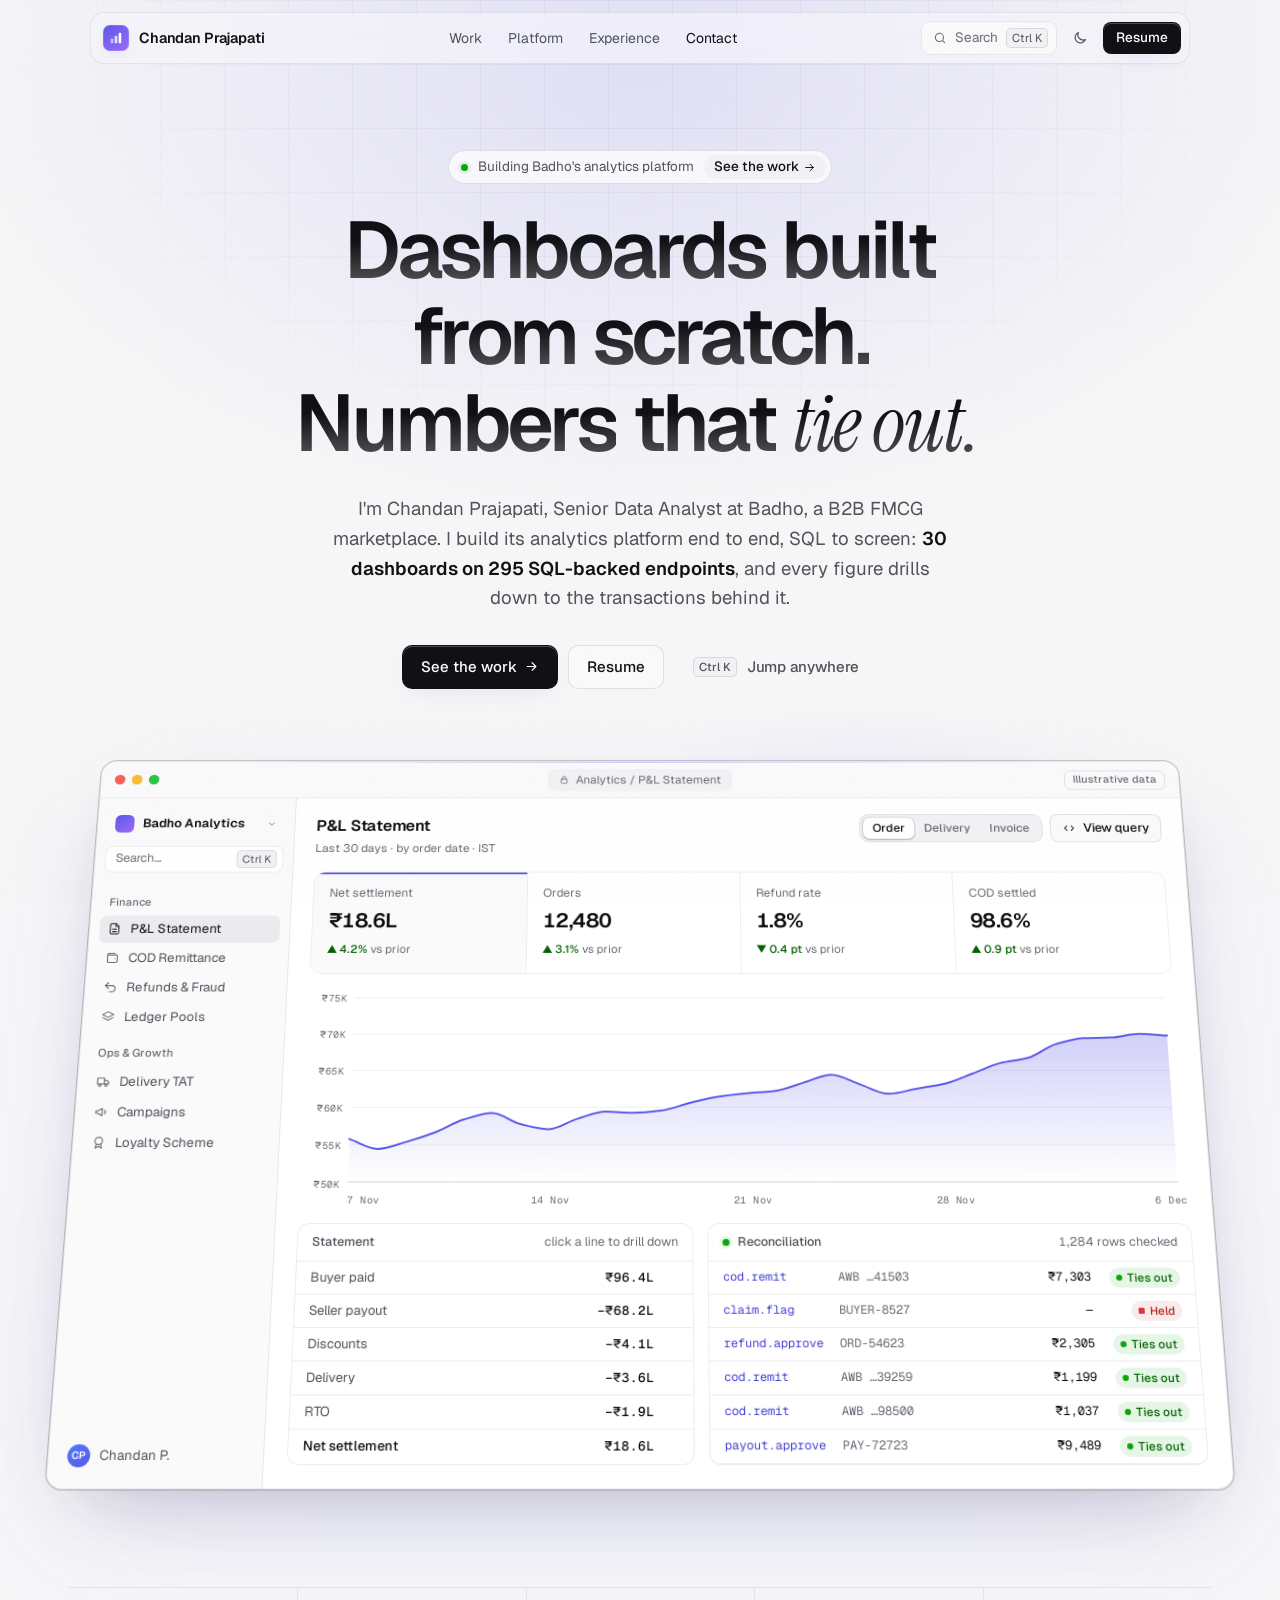
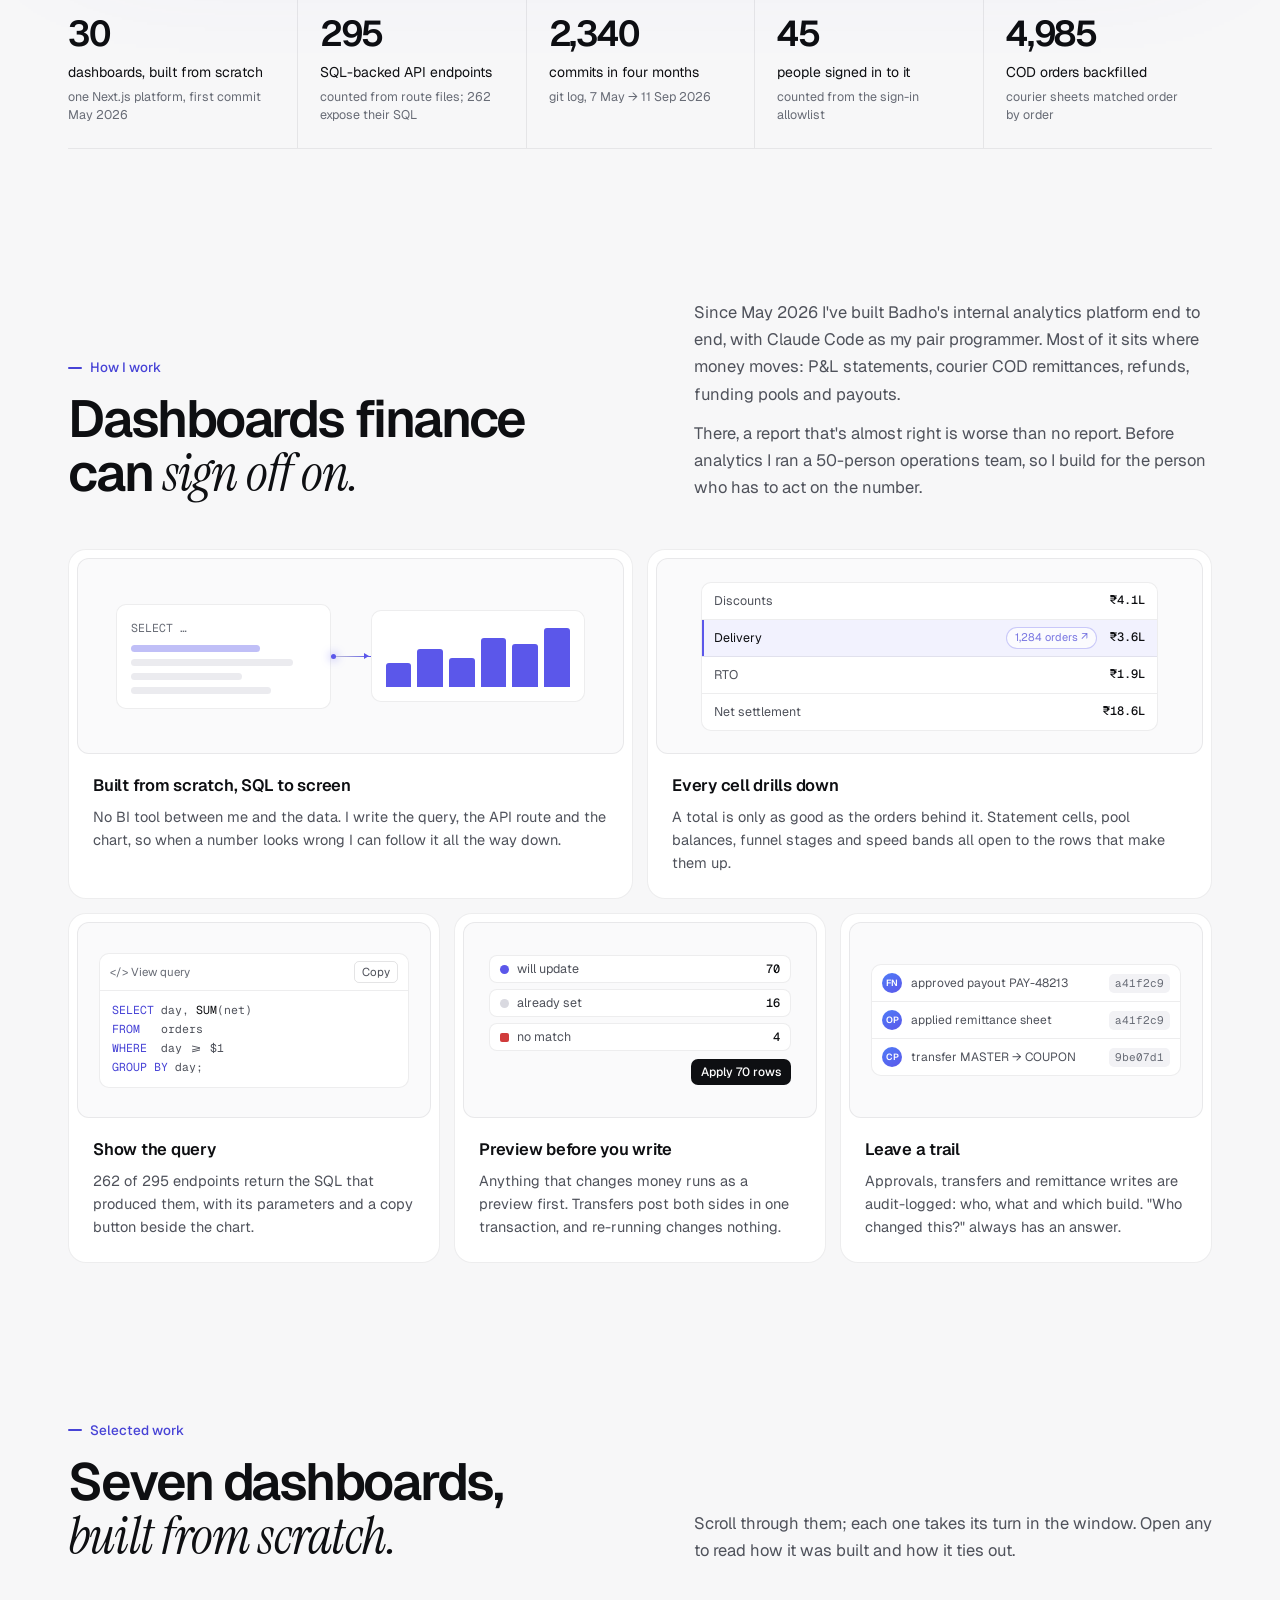
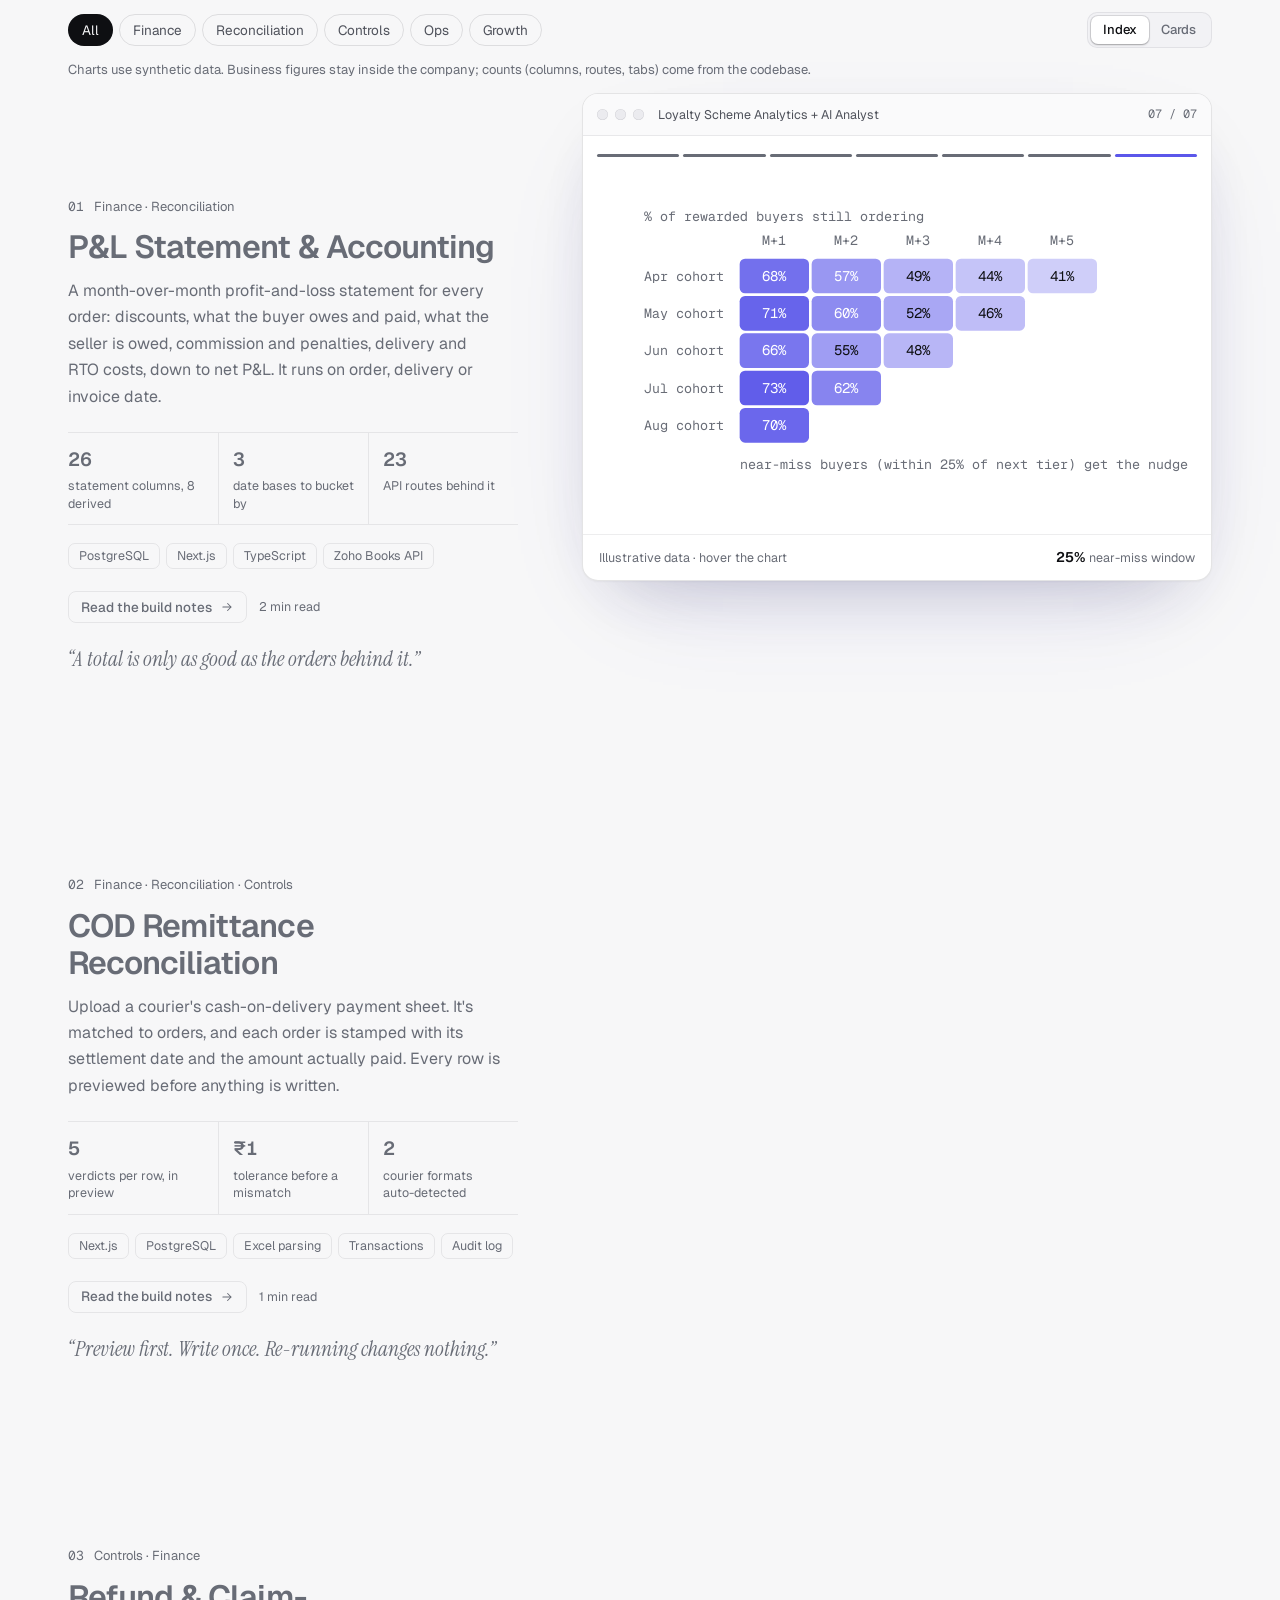
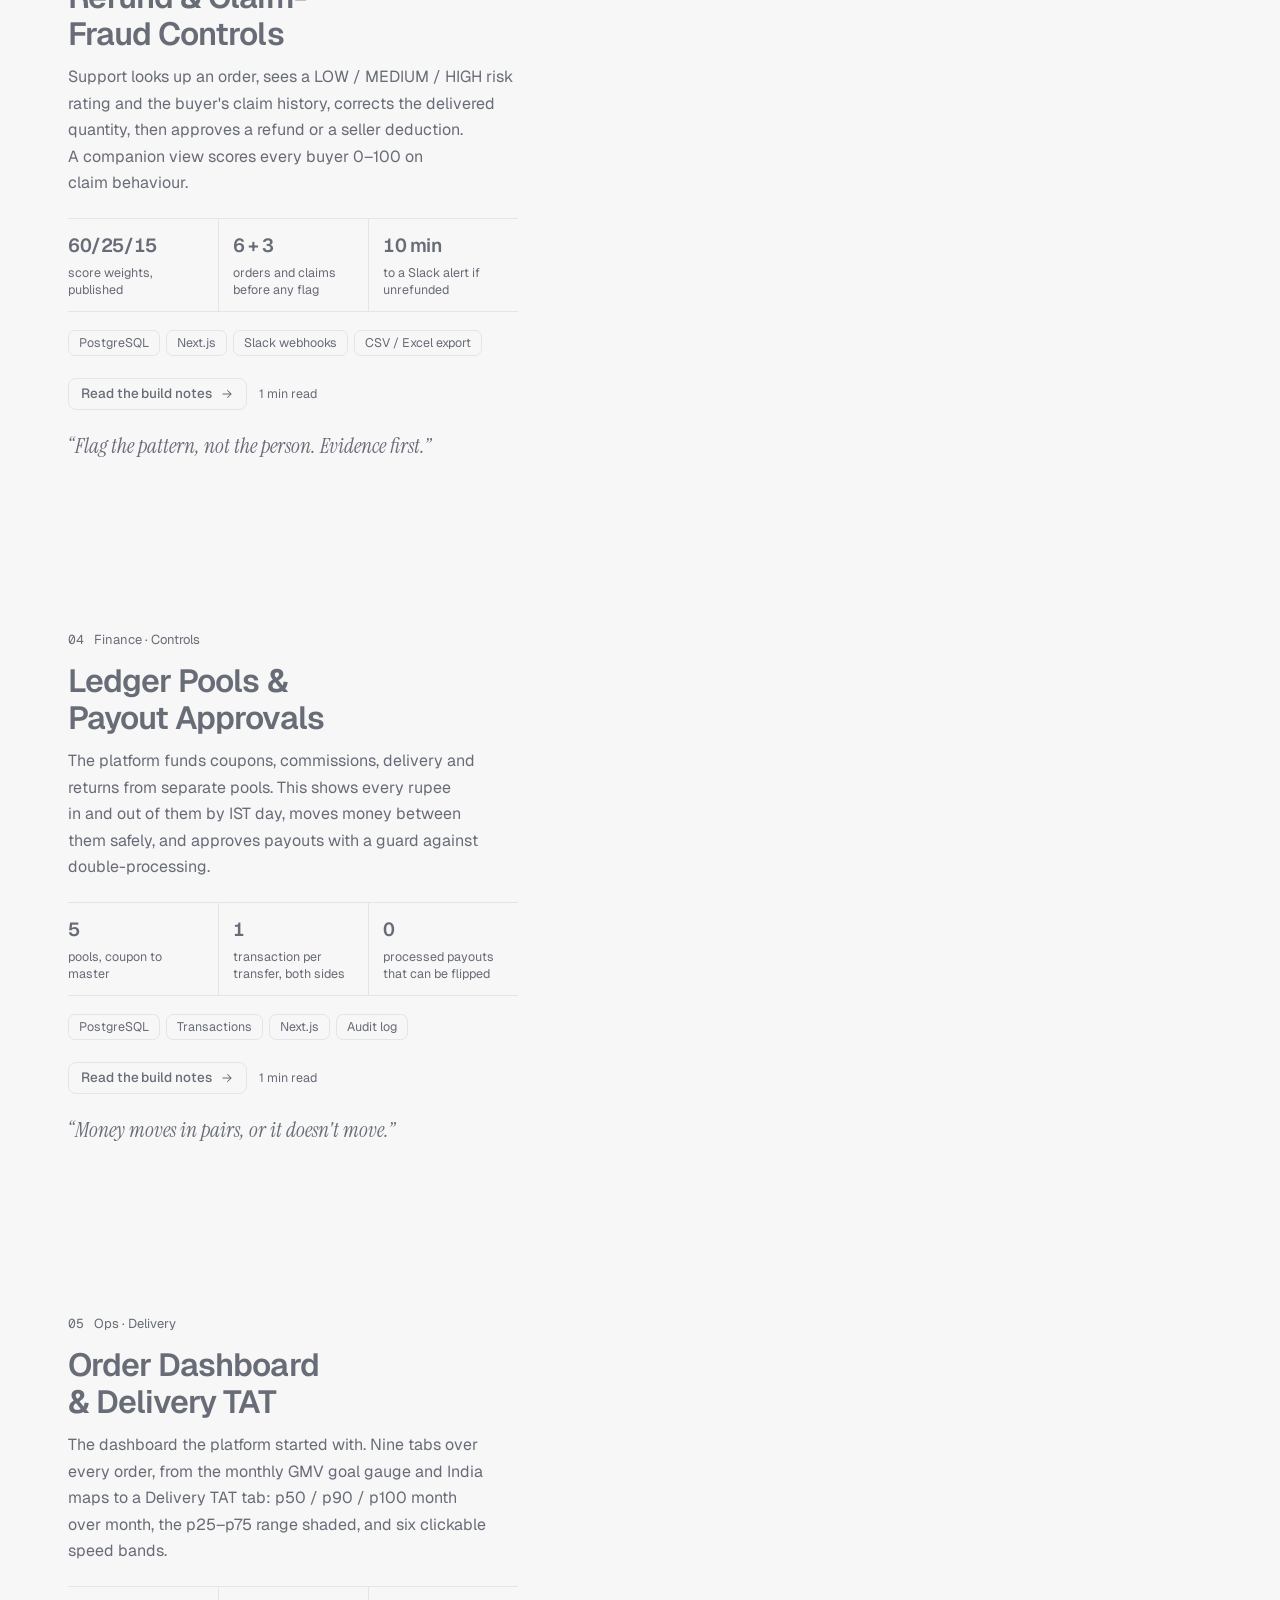
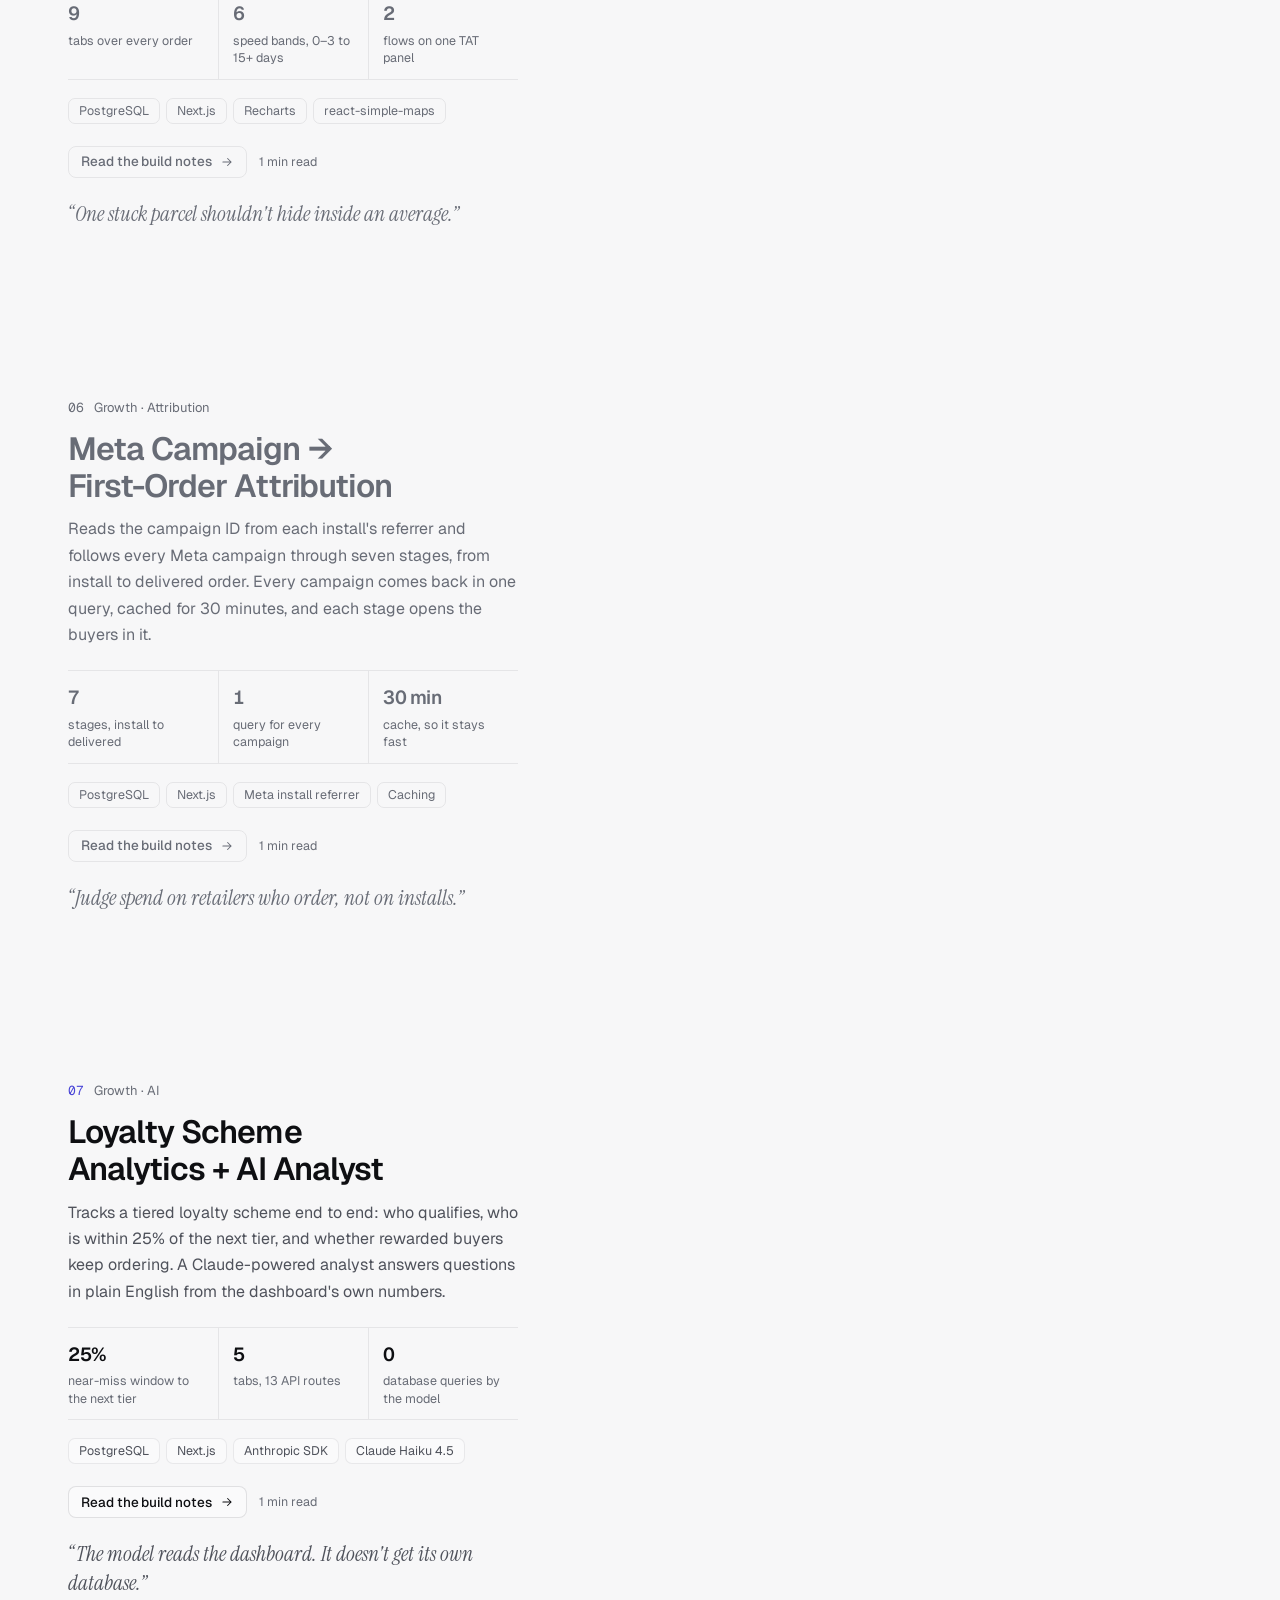
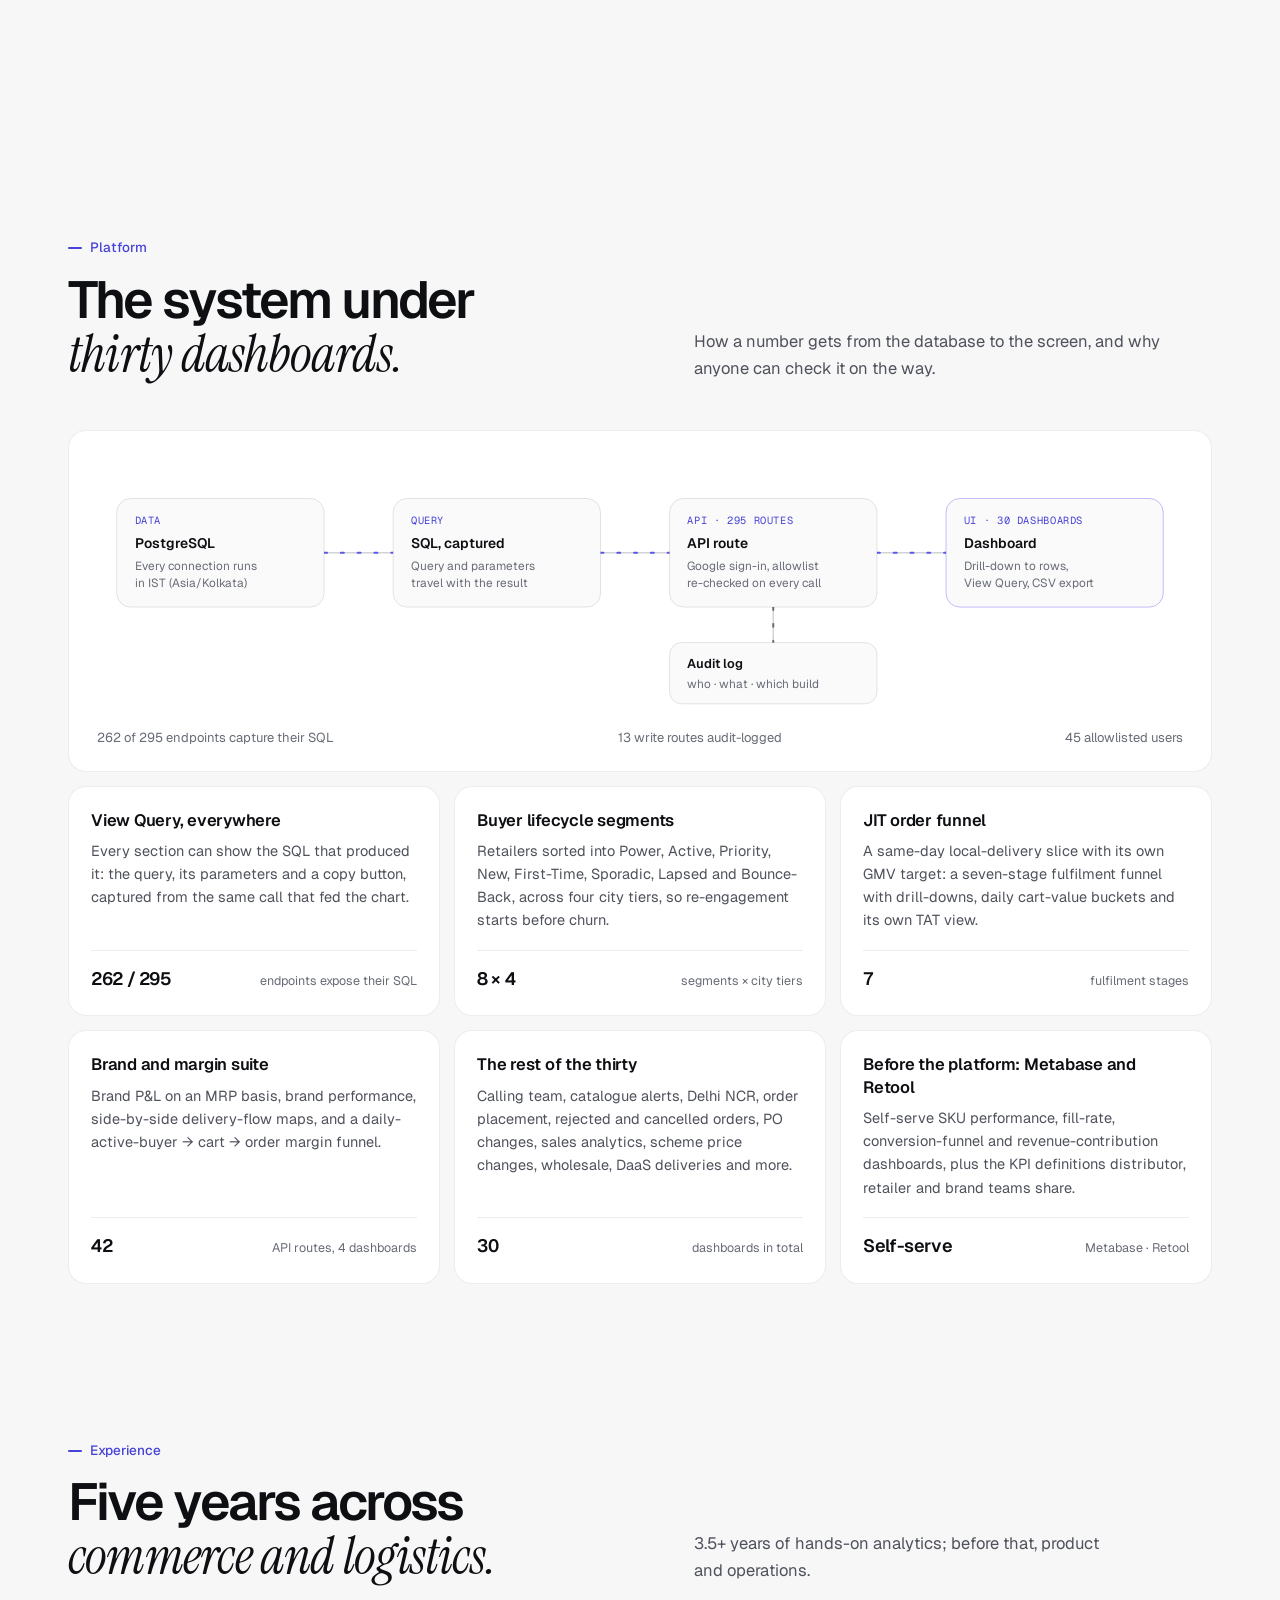
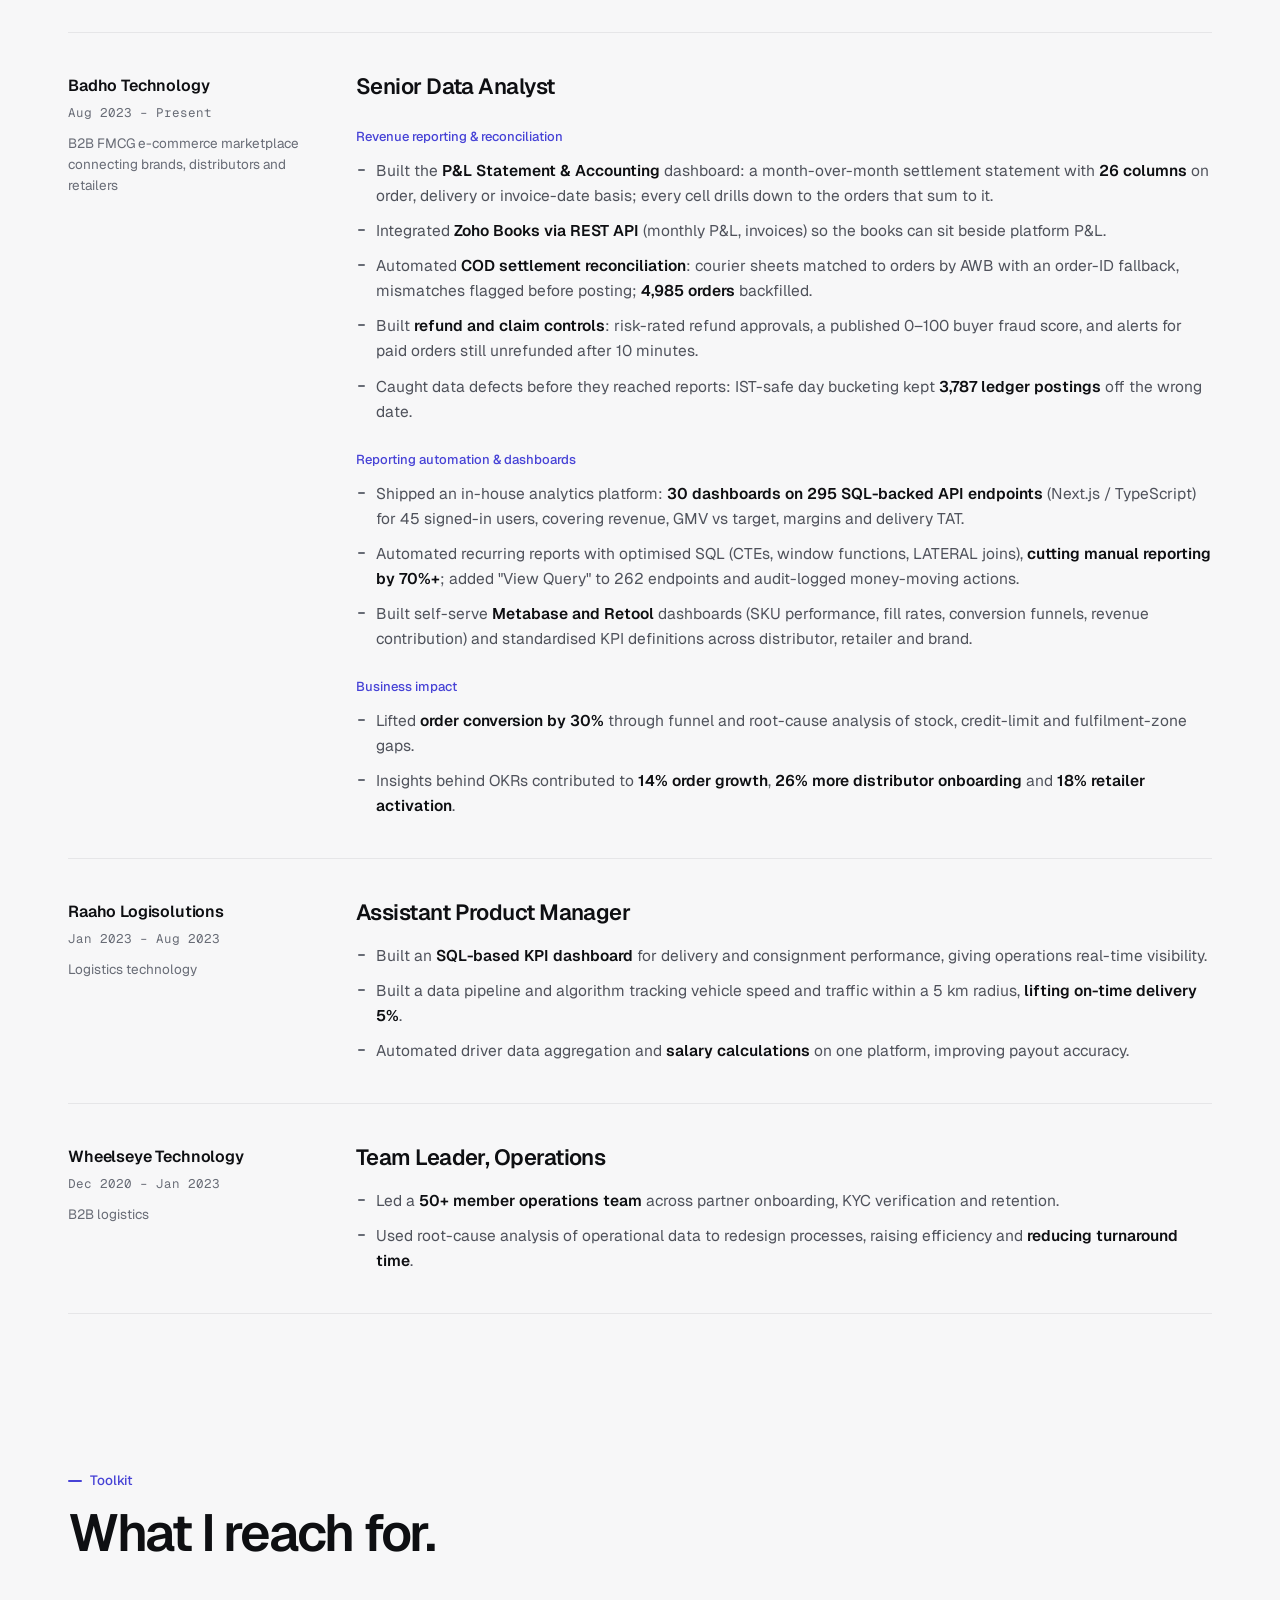
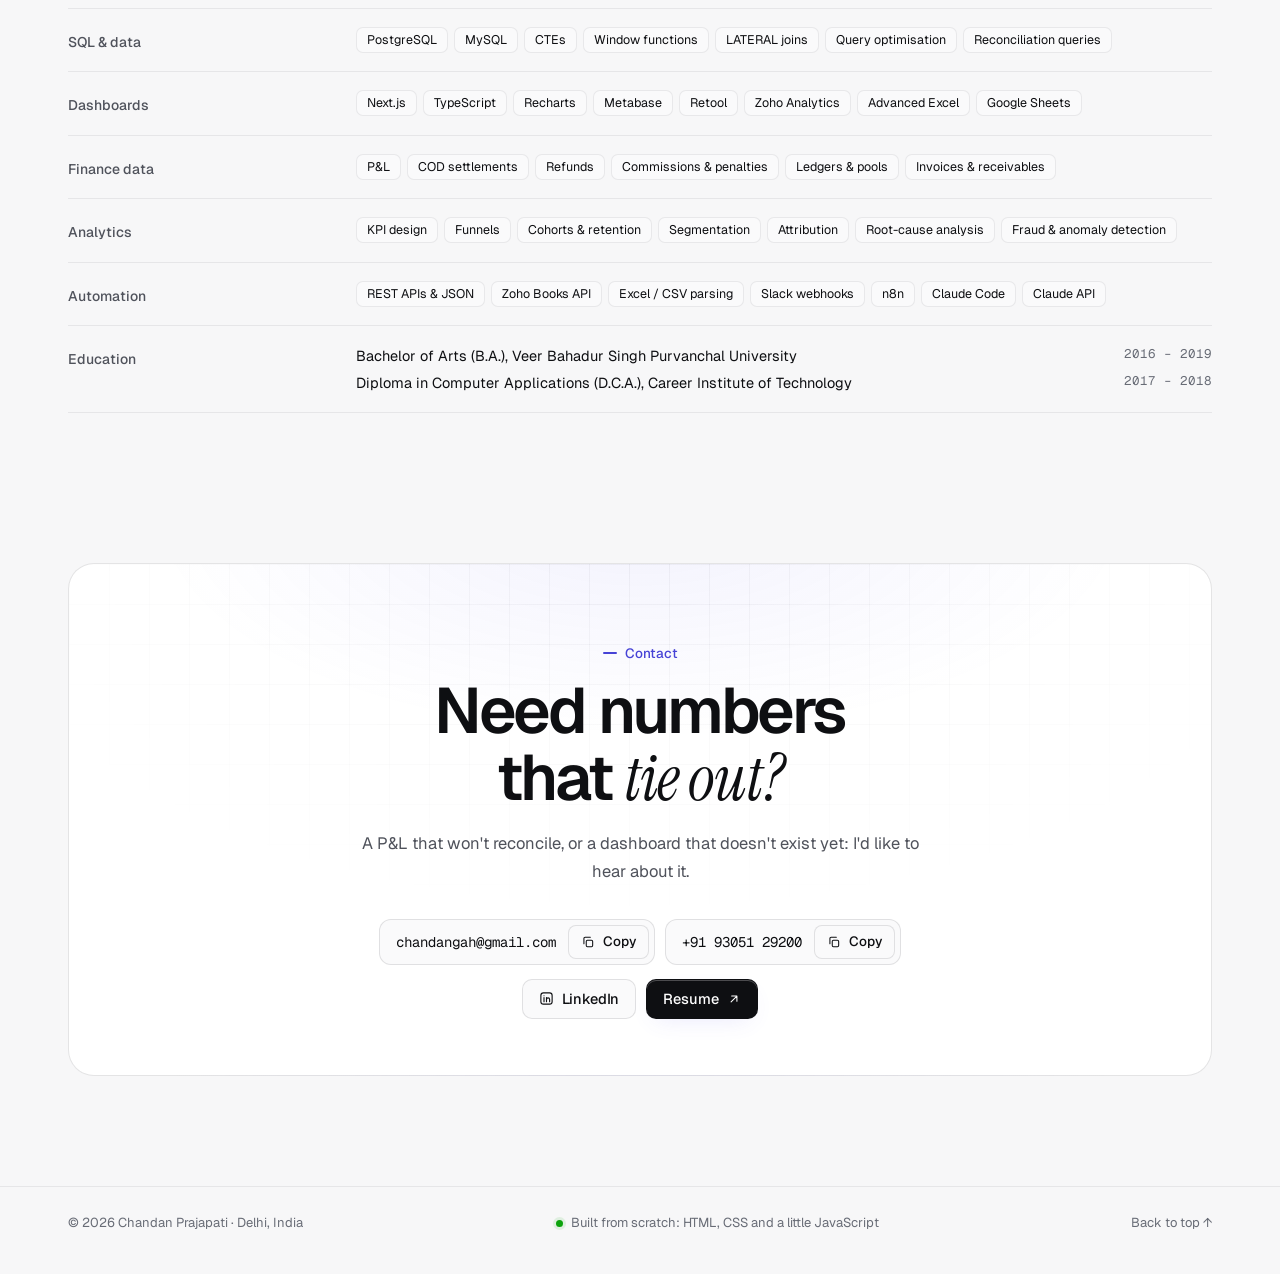
==== commit 629fefba: "Move favicon to the site root The Vercel dashboard upload flattens folders, so a root-level favicon " ====
--- a/index.html
+++ b/index.html
@@ -9,7 +9,7 @@
 <meta property="og:title" content="Chandan Prajapati — Senior Data Analyst">
 <meta property="og:description" content="Dashboards built from scratch. Numbers that tie out.">
 <meta name="theme-color" content="#08090b">
-<link rel="icon" href="assets/favicon.svg" type="image/svg+xml">
+<link rel="icon" href="favicon.svg" type="image/svg+xml">
 <link rel="preconnect" href="https://fonts.googleapis.com">
 <link rel="preconnect" href="https://fonts.gstatic.com" crossorigin>
 <link rel="stylesheet" href="https://fonts.googleapis.com/css2?family=Geist:wght@300..700&amp;family=Geist+Mono:wght@400..600&amp;family=Instrument+Serif:ital@1&amp;display=swap">
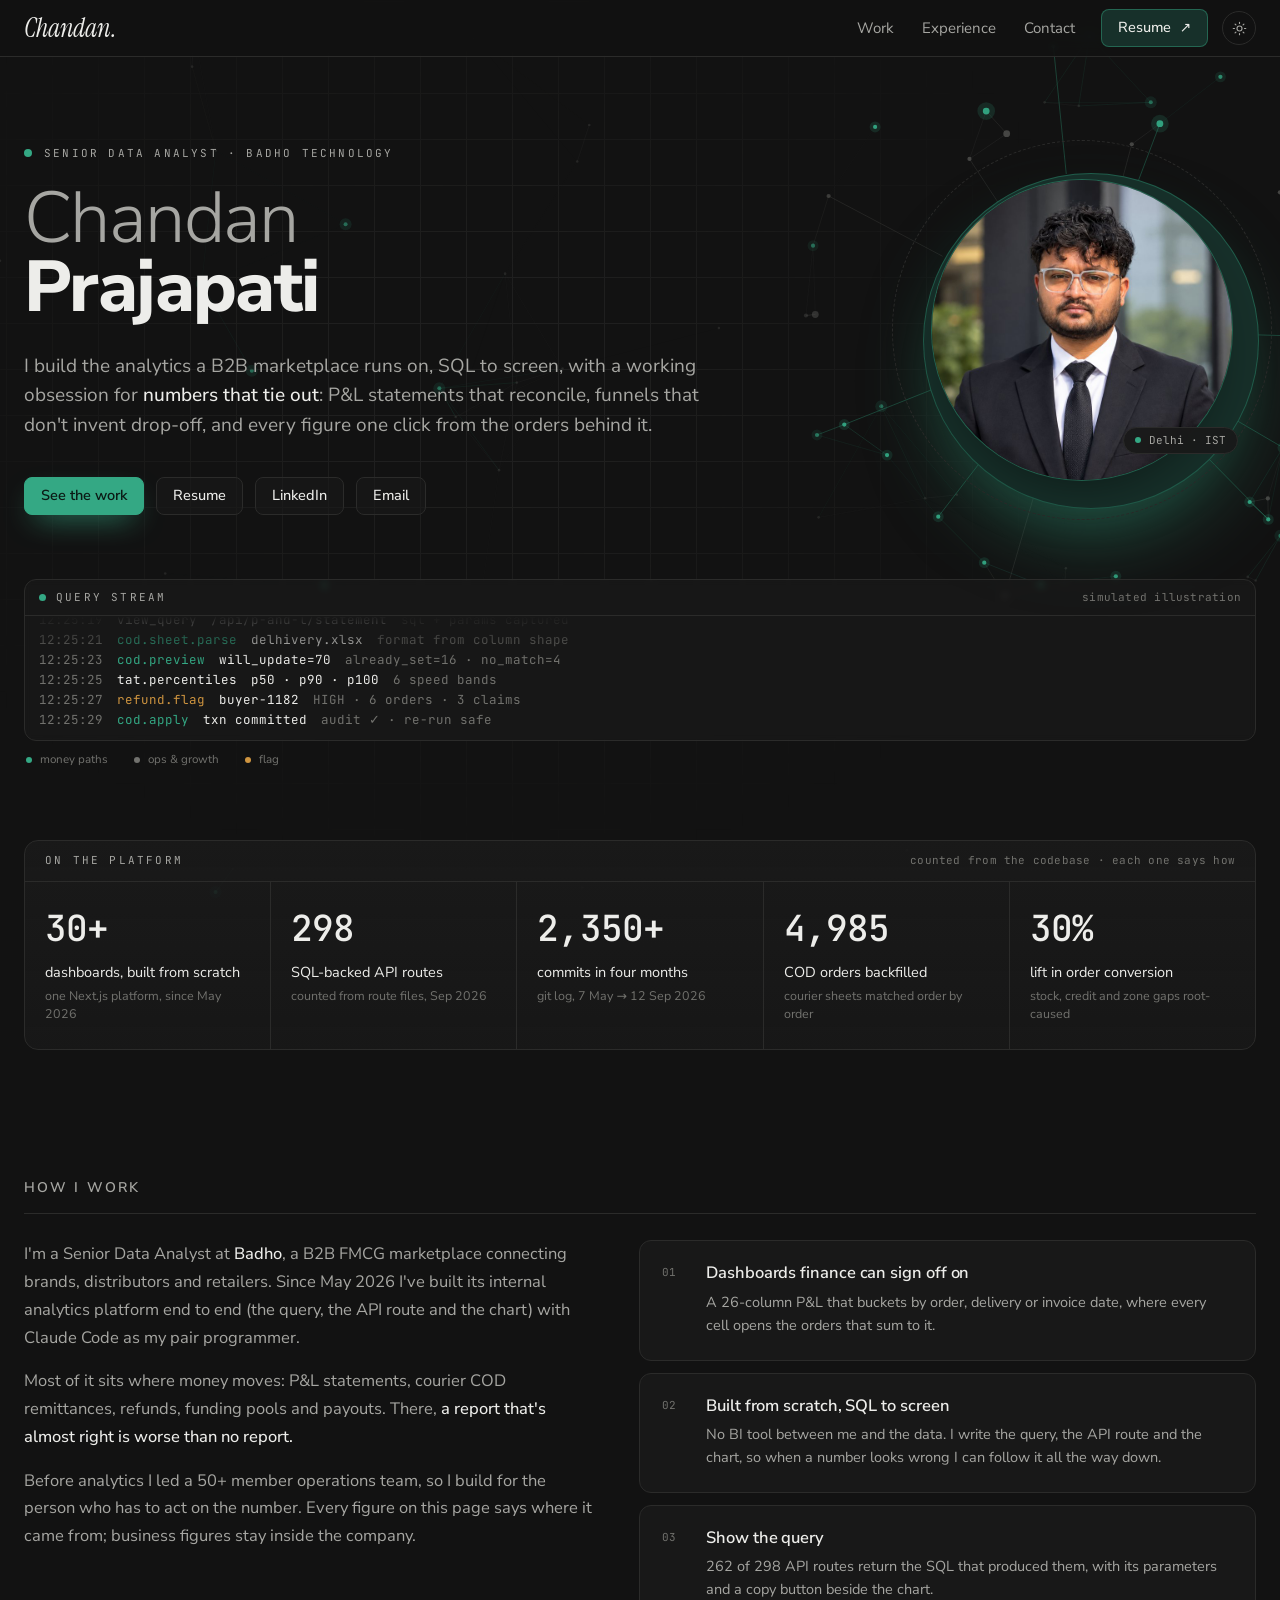
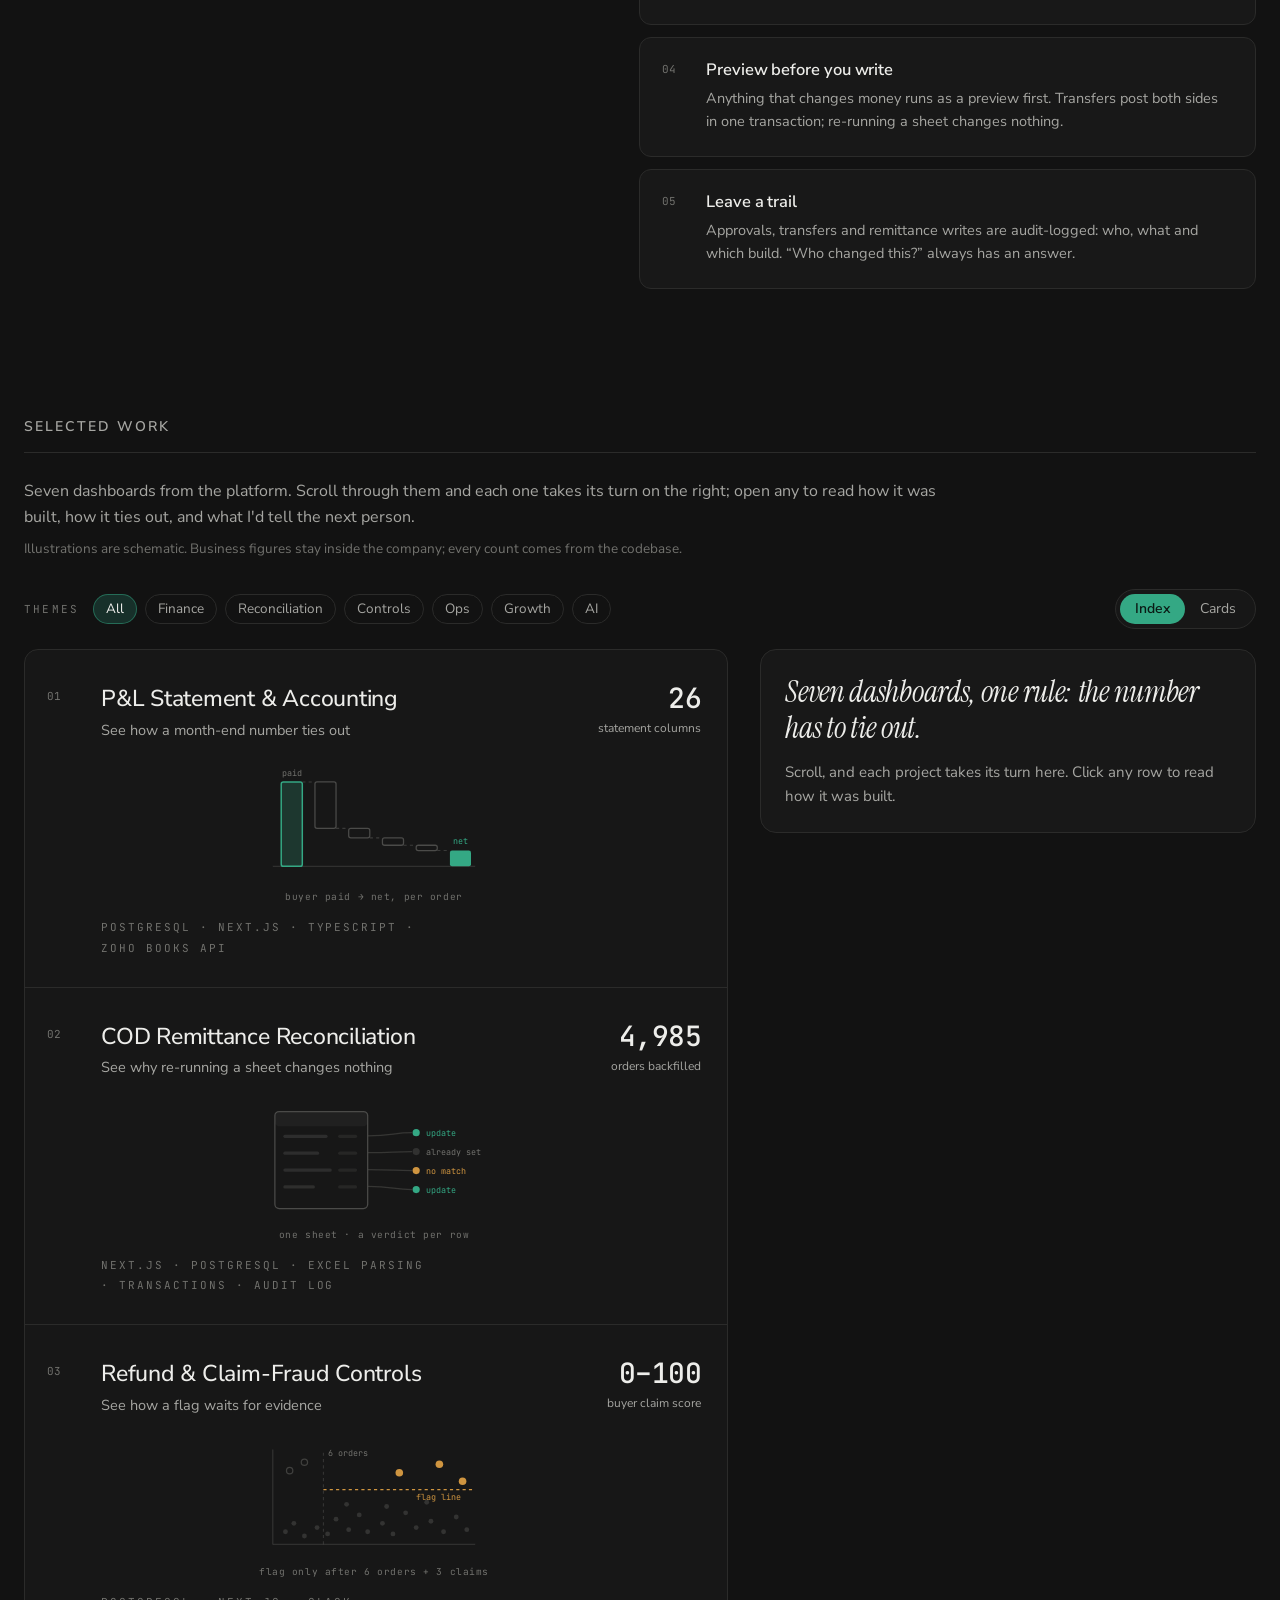
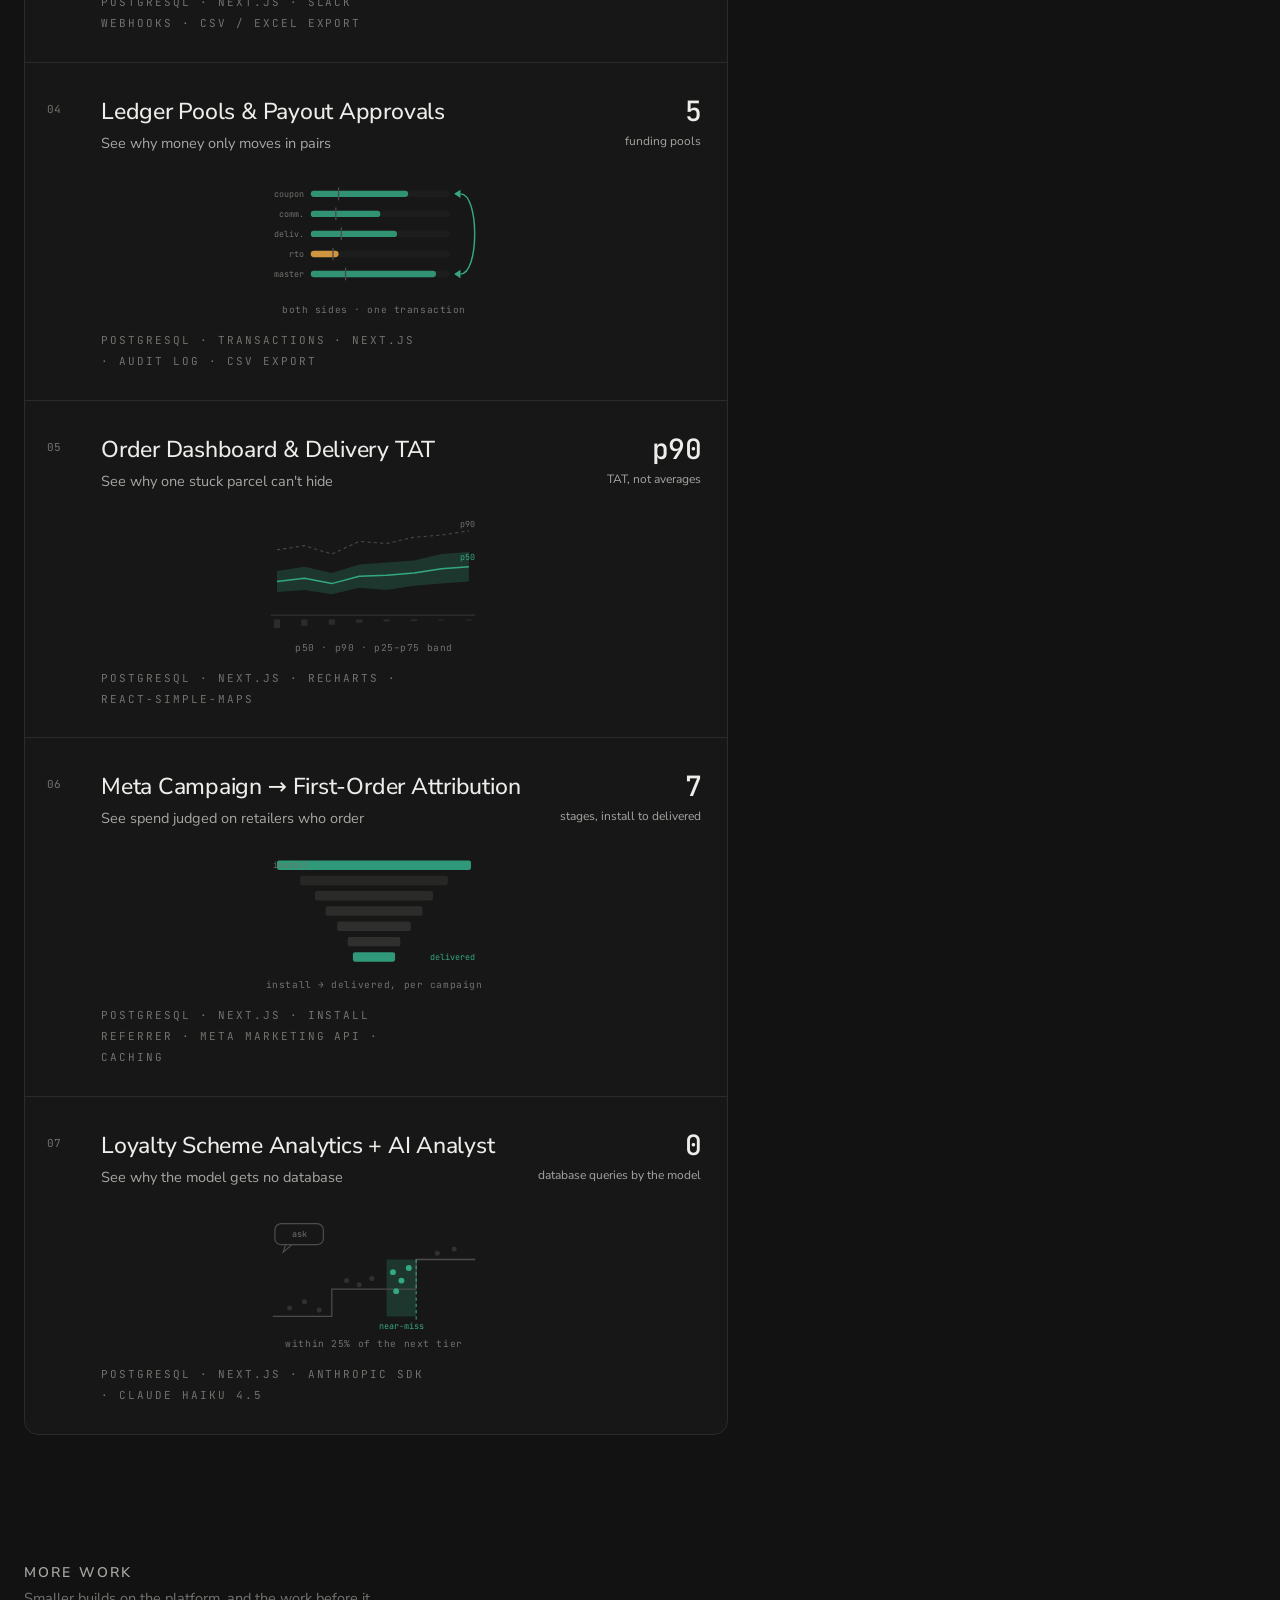
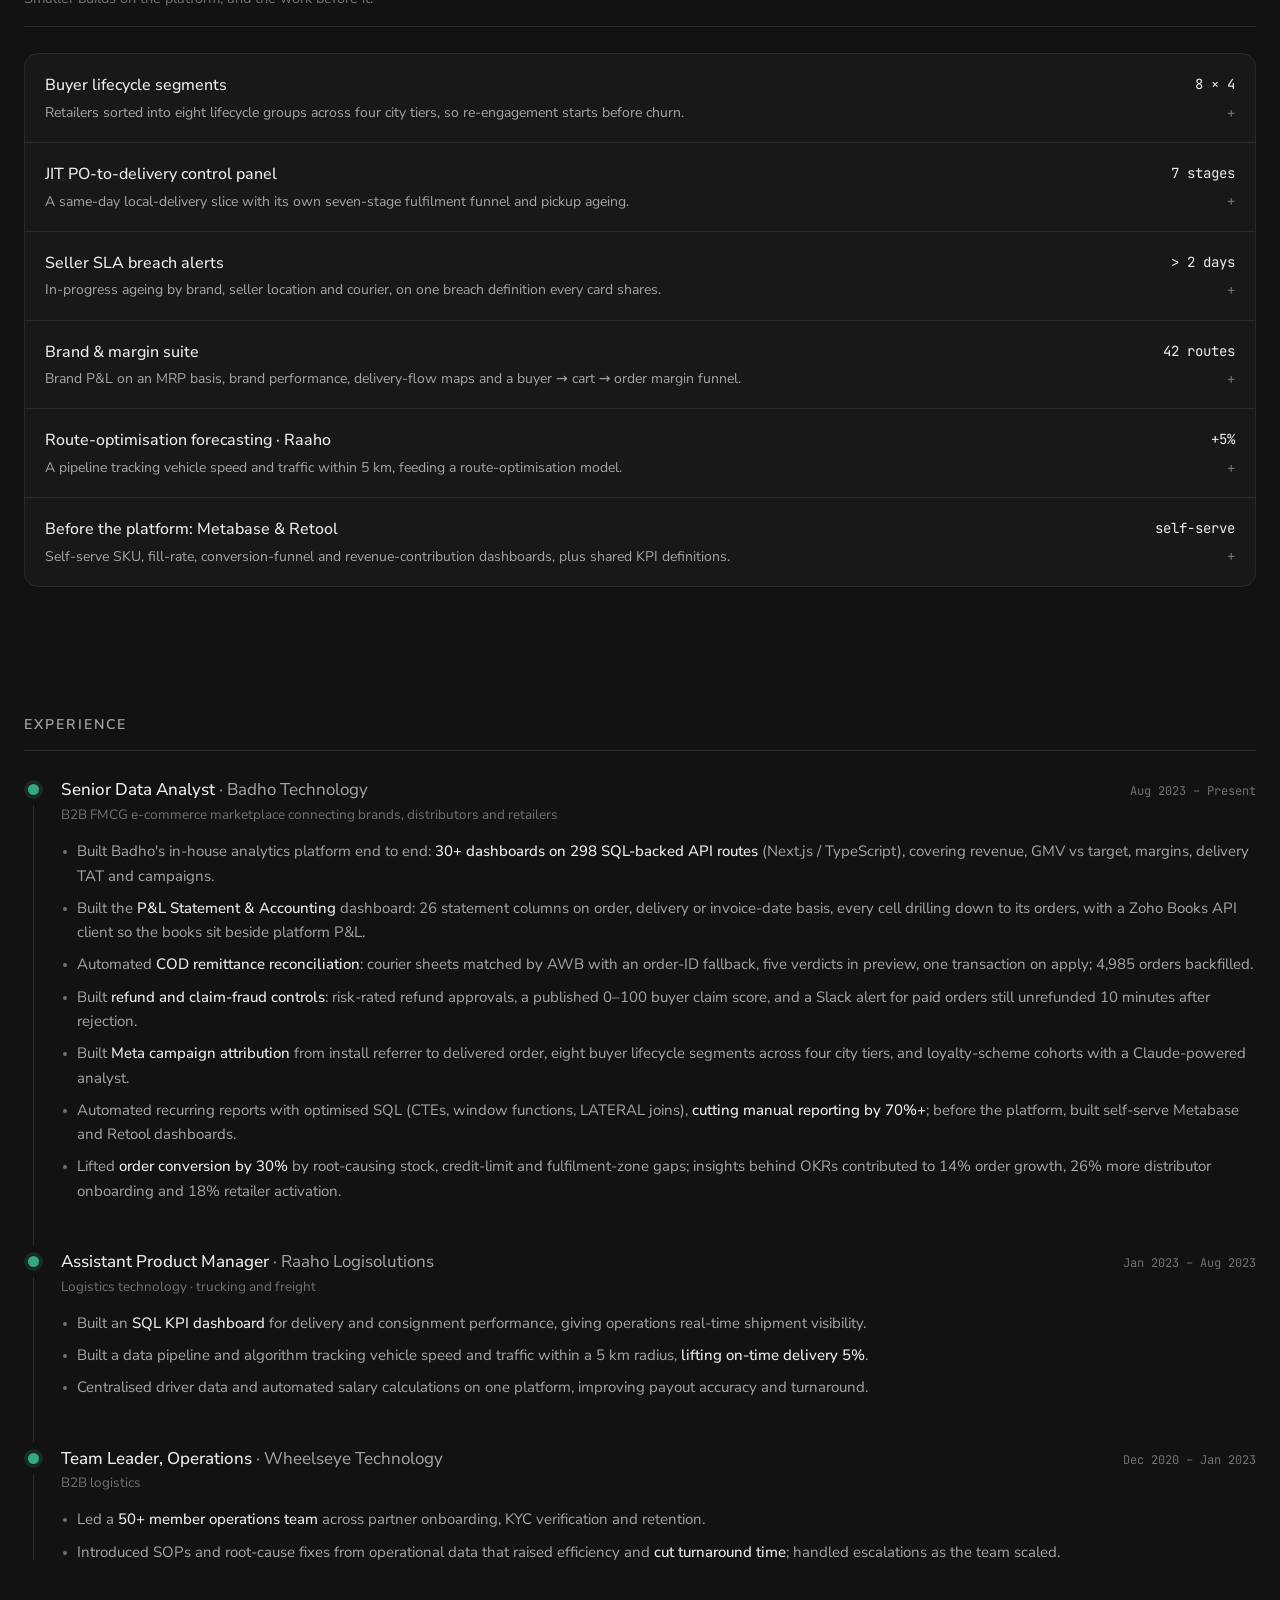
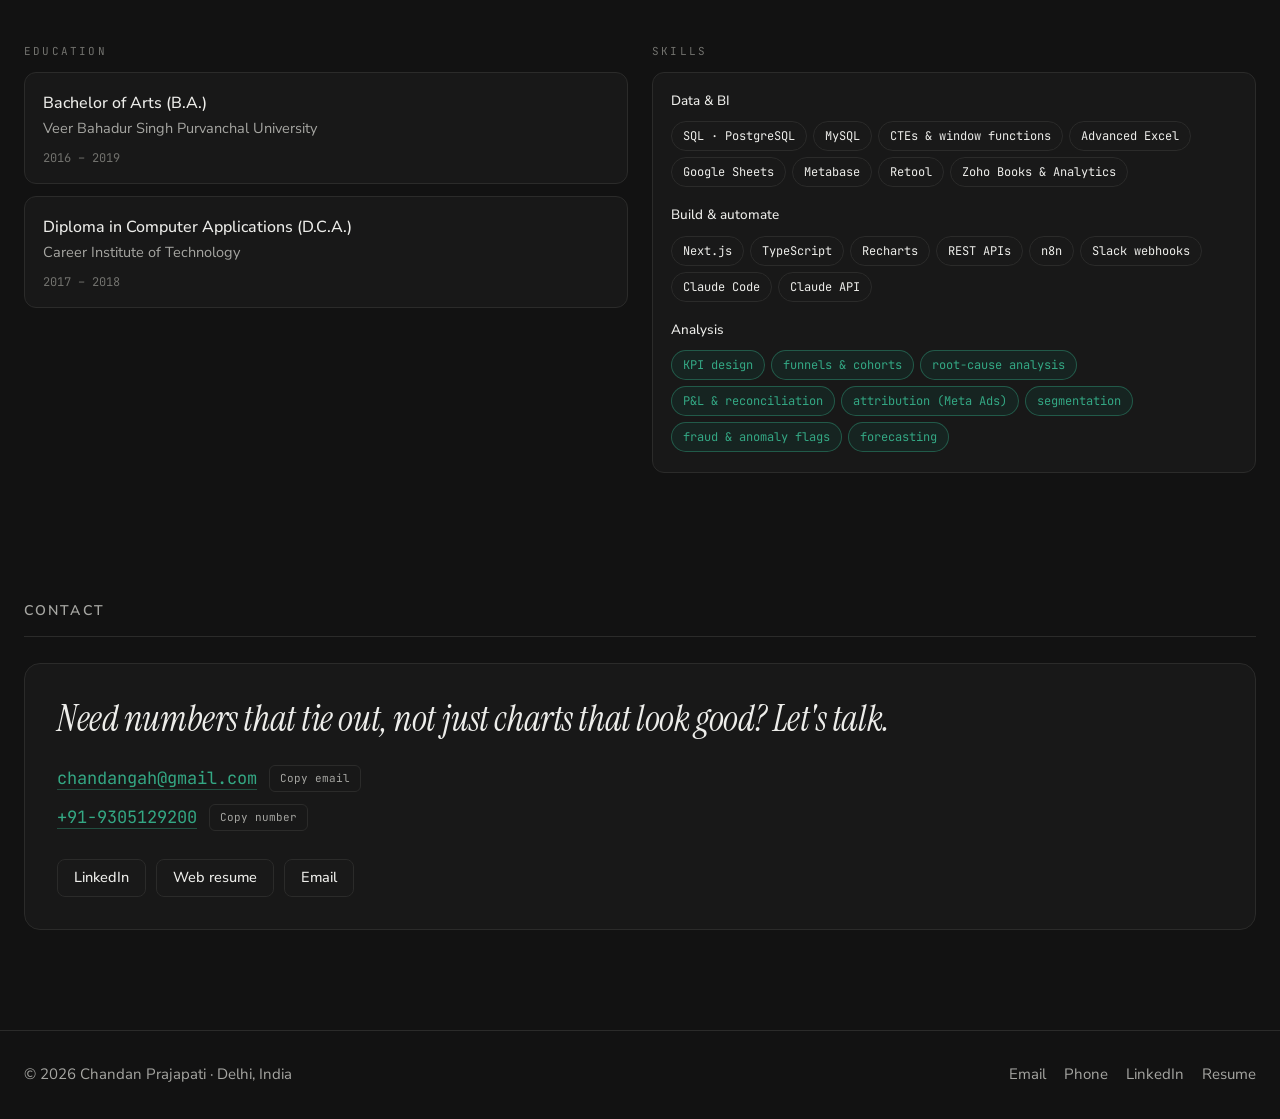
==== commit d7c50444: "Portfolio: redesign in the dark, green-accent editorial style Rebuilds the site around the layout th" ====
--- a/index.html
+++ b/index.html
@@ -1,813 +1,361 @@
 <!doctype html>
-<html lang="en">
+<html lang="en" data-theme="dark">
 <head>
 <meta charset="utf-8">
-<meta name="viewport" content="width=device-width, initial-scale=1, viewport-fit=cover">
+<meta name="viewport" content="width=device-width, initial-scale=1">
 <title>Chandan Prajapati — Senior Data Analyst</title>
-<meta name="description" content="Chandan Prajapati builds dashboards from scratch, SQL to screen: 30 dashboards on 295 SQL-backed endpoints for finance, ops and growth. Every number drills down to the transactions behind it.">
+<meta name="description" content="Senior Data Analyst at Badho. I build the analytics a B2B marketplace runs on, SQL to screen: P&amp;L statements, reconciliations, funnels and delivery TAT that tie out to the order.">
+<meta property="og:title" content="Chandan Prajapati — Senior Data Analyst">
+<meta property="og:description" content="Dashboards built from scratch, SQL to screen. Every figure drills down to the orders behind it.">
 <meta property="og:type" content="website">
-<meta property="og:title" content="Chandan Prajapati — Senior Data Analyst">
-<meta property="og:description" content="Dashboards built from scratch. Numbers that tie out.">
-<meta name="theme-color" content="#08090b">
+<meta name="theme-color" content="#121212">
 <link rel="icon" href="favicon.svg" type="image/svg+xml">
-<link rel="preconnect" href="https://fonts.googleapis.com">
-<link rel="preconnect" href="https://fonts.gstatic.com" crossorigin>
-<link rel="stylesheet" href="https://fonts.googleapis.com/css2?family=Geist:wght@300..700&amp;family=Geist+Mono:wght@400..600&amp;family=Instrument+Serif:ital@1&amp;display=swap">
-<link rel="stylesheet" href="styles.css">
 <script>
   (function () {
     var t = null;
-    try { t = localStorage.getItem('theme'); } catch (e) {}
-    if (t !== 'light' && t !== 'dark') t = window.matchMedia('(prefers-color-scheme: light)').matches ? 'light' : 'dark';
-    document.documentElement.setAttribute('data-theme', t);
-    document.documentElement.classList.add('js');
+    try { t = localStorage.getItem("theme"); } catch (e) {}
+    document.documentElement.dataset.theme = t === "light" ? "light" : "dark";
+    document.documentElement.classList.add("js");
   })();
 </script>
+<link rel="preconnect" href="https://fonts.googleapis.com">
+<link rel="preconnect" href="https://fonts.gstatic.com" crossorigin>
+<link rel="stylesheet" href="https://fonts.googleapis.com/css2?family=Instrument+Serif:ital@0;1&amp;family=JetBrains+Mono:wght@400;500&amp;family=Nunito+Sans:wght@300;400;500;600;700;800&amp;display=swap">
+<link rel="stylesheet" href="styles.css">
 </head>
 <body>
-<svg width="0" height="0" style="position:absolute" aria-hidden="true">
-  <defs>
-    <symbol id="i-search" viewBox="0 0 24 24" fill="none" stroke="currentColor" stroke-width="1.8" stroke-linecap="round"><circle cx="11" cy="11" r="7"/><path d="m20 20-3.5-3.5"/></symbol>
-    <symbol id="i-arrow" viewBox="0 0 24 24" fill="none" stroke="currentColor" stroke-width="1.8" stroke-linecap="round" stroke-linejoin="round"><path d="M5 12h14M13 6l6 6-6 6"/></symbol>
-    <symbol id="i-chev" viewBox="0 0 24 24" fill="none" stroke="currentColor" stroke-width="1.8" stroke-linecap="round" stroke-linejoin="round"><path d="m7 10 5 5 5-5"/></symbol>
-    <symbol id="i-lock" viewBox="0 0 24 24" fill="none" stroke="currentColor" stroke-width="2" stroke-linecap="round"><rect x="5" y="11" width="14" height="10" rx="2"/><path d="M8 11V8a4 4 0 0 1 8 0v3"/></symbol>
-    <symbol id="i-grid" viewBox="0 0 24 24" fill="none" stroke="currentColor" stroke-width="1.8"><rect x="4" y="4" width="6.5" height="6.5" rx="1.5"/><rect x="13.5" y="4" width="6.5" height="6.5" rx="1.5"/><rect x="4" y="13.5" width="6.5" height="6.5" rx="1.5"/><rect x="13.5" y="13.5" width="6.5" height="6.5" rx="1.5"/></symbol>
-    <symbol id="i-file" viewBox="0 0 24 24" fill="none" stroke="currentColor" stroke-width="1.8" stroke-linecap="round" stroke-linejoin="round"><path d="M14 3H7a2 2 0 0 0-2 2v14a2 2 0 0 0 2 2h10a2 2 0 0 0 2-2V8z"/><path d="M14 3v5h5M9 13h6M9 17h6"/></symbol>
-    <symbol id="i-wallet" viewBox="0 0 24 24" fill="none" stroke="currentColor" stroke-width="1.8" stroke-linecap="round" stroke-linejoin="round"><path d="M4 7h14a2 2 0 0 1 2 2v9a2 2 0 0 1-2 2H6a2 2 0 0 1-2-2z"/><path d="M4 7V6a2 2 0 0 1 2-2h10M16 13.5h.01"/></symbol>
-    <symbol id="i-undo" viewBox="0 0 24 24" fill="none" stroke="currentColor" stroke-width="1.8" stroke-linecap="round" stroke-linejoin="round"><path d="M9 14 4 9l5-5"/><path d="M4 9h10.5a5.5 5.5 0 0 1 0 11H11"/></symbol>
-    <symbol id="i-layers" viewBox="0 0 24 24" fill="none" stroke="currentColor" stroke-width="1.8" stroke-linejoin="round"><path d="m12 3 9 5-9 5-9-5z"/><path d="m3 13 9 5 9-5"/></symbol>
-    <symbol id="i-truck" viewBox="0 0 24 24" fill="none" stroke="currentColor" stroke-width="1.8" stroke-linecap="round" stroke-linejoin="round"><path d="M3 6h11v10H3zM14 10h4l3 3v3h-7"/><circle cx="7" cy="18" r="2"/><circle cx="17" cy="18" r="2"/></symbol>
-    <symbol id="i-mega" viewBox="0 0 24 24" fill="none" stroke="currentColor" stroke-width="1.8" stroke-linecap="round" stroke-linejoin="round"><path d="M4 10v4h3l7 4V6l-7 4z"/><path d="M18 9a4 4 0 0 1 0 6"/></symbol>
-    <symbol id="i-award" viewBox="0 0 24 24" fill="none" stroke="currentColor" stroke-width="1.8" stroke-linecap="round" stroke-linejoin="round"><circle cx="12" cy="9" r="6"/><path d="m8.5 14-1.5 7 5-3 5 3-1.5-7"/></symbol>
-    <symbol id="i-copy" viewBox="0 0 24 24" fill="none" stroke="currentColor" stroke-width="1.8" stroke-linecap="round" stroke-linejoin="round"><rect x="9" y="9" width="11" height="11" rx="2"/><path d="M5 15V6a2 2 0 0 1 2-2h9"/></symbol>
-    <symbol id="i-check" viewBox="0 0 24 24" fill="none" stroke="currentColor" stroke-width="2" stroke-linecap="round" stroke-linejoin="round"><circle cx="12" cy="12" r="9"/><path d="m8.5 12.5 2.5 2.5 4.5-5"/></symbol>
-    <symbol id="i-ext" viewBox="0 0 24 24" fill="none" stroke="currentColor" stroke-width="1.8" stroke-linecap="round" stroke-linejoin="round"><path d="M7 17 17 7M8 7h9v9"/></symbol>
-    <symbol id="i-hash" viewBox="0 0 24 24" fill="none" stroke="currentColor" stroke-width="1.8" stroke-linecap="round"><path d="M5 9h14M5 15h14M10 4 8 20M16 4l-2 16"/></symbol>
-    <symbol id="i-code" viewBox="0 0 24 24" fill="none" stroke="currentColor" stroke-width="1.8" stroke-linecap="round" stroke-linejoin="round"><path d="m8 8-4 4 4 4M16 8l4 4-4 4"/></symbol>
-    <symbol id="i-mail" viewBox="0 0 24 24" fill="none" stroke="currentColor" stroke-width="1.8" stroke-linecap="round" stroke-linejoin="round"><rect x="3" y="5" width="18" height="14" rx="2"/><path d="m3.5 7 8.5 6 8.5-6"/></symbol>
-    <symbol id="i-phone" viewBox="0 0 24 24" fill="none" stroke="currentColor" stroke-width="1.8" stroke-linecap="round" stroke-linejoin="round"><path d="M5 4h4l2 5-2.5 1.5a11 11 0 0 0 5 5L15 13l5 2v4a2 2 0 0 1-2 2A16 16 0 0 1 3 6a2 2 0 0 1 2-2"/></symbol>
-    <symbol id="i-in" viewBox="0 0 24 24" fill="none" stroke="currentColor" stroke-width="1.8" stroke-linecap="round" stroke-linejoin="round"><rect x="3" y="3" width="18" height="18" rx="4"/><path d="M8 10.5V17M8 7.5v.01M12 17v-3.5a2.5 2.5 0 0 1 5 0V17M12 10.5V17"/></symbol>
-    <symbol id="i-sun" viewBox="0 0 24 24" fill="none" stroke="currentColor" stroke-width="1.8" stroke-linecap="round"><circle cx="12" cy="12" r="4"/><path d="M12 2v2M12 20v2M4.9 4.9l1.4 1.4M17.7 17.7l1.4 1.4M2 12h2M20 12h2M4.9 19.1l1.4-1.4M17.7 6.3l1.4-1.4"/></symbol>
-    <symbol id="i-moon" viewBox="0 0 24 24" fill="none" stroke="currentColor" stroke-width="1.8" stroke-linecap="round" stroke-linejoin="round"><path d="M20 14.5A8 8 0 0 1 9.5 4a8 8 0 1 0 10.5 10.5Z"/></symbol>
-    <symbol id="i-x" viewBox="0 0 24 24" fill="none" stroke="currentColor" stroke-width="1.8" stroke-linecap="round"><path d="M6 6l12 12M18 6 6 18"/></symbol>
-  </defs>
-</svg>
-
 <a class="skip" href="#main">Skip to content</a>
-<div class="backdrop" aria-hidden="true"><div class="glow"></div><div class="grid"></div></div>
-<div class="noise" aria-hidden="true"></div>
-
-<header class="nav-wrap">
-  <nav class="nav" aria-label="Primary">
-    <a class="brand" href="#top" aria-label="Chandan Prajapati, back to top">
-      <span class="brand-mark"><svg viewBox="0 0 16 16" fill="#fff" aria-hidden="true"><rect x="2" y="8.5" width="3" height="5.5" rx="1" opacity=".6"/><rect x="6.5" y="5.5" width="3" height="8.5" rx="1" opacity=".8"/><rect x="11" y="2" width="3" height="12" rx="1"/></svg></span>
-      <span class="brand-name">Chandan Prajapati</span>
-    </a>
-    <div class="nav-links">
-      <span class="nav-hl" aria-hidden="true"></span>
-      <a href="#work">Work</a>
-      <a href="#platform">Platform</a>
-      <a href="#experience">Experience</a>
-      <a href="#contact">Contact</a>
-    </div>
-    <div class="nav-actions">
-      <button class="search-btn" type="button" data-cmdk aria-label="Open command menu"><svg width="14" height="14"><use href="#i-search"/></svg><span class="lbl">Search</span><kbd class="kbd-mod">⌘K</kbd></button>
-      <button class="icon-btn theme-btn" type="button" aria-label="Switch theme"><svg class="sun" width="16" height="16"><use href="#i-sun"/></svg><svg class="moon" width="16" height="16"><use href="#i-moon"/></svg></button>
-      <a class="btn btn-sm btn-primary" href="resume.html">Resume</a>
-    </div>
-  </nav>
+<canvas id="bg" aria-hidden="true"></canvas>
+<div id="progress" aria-hidden="true"></div>
+
+<header class="top">
+  <div class="wrap">
+    <a class="logo" href="#top" aria-label="Chandan Prajapati, back to top">Chandan.</a>
+    <nav class="nav" aria-label="Primary">
+      <a class="link" href="#work">Work</a>
+      <a class="link" href="#experience">Experience</a>
+      <a class="link" href="#contact">Contact</a>
+      <a class="btn btn-soft" href="resume.html">Resume <span class="ext" aria-hidden="true">↗</span></a>
+      <button class="theme-btn" type="button" aria-label="Switch theme">
+        <svg class="i-sun" viewBox="0 0 24 24" fill="none" stroke="currentColor" stroke-width="1.8" stroke-linecap="round" aria-hidden="true"><circle cx="12" cy="12" r="4"/><path d="M12 2v2M12 20v2M4.9 4.9l1.4 1.4M17.7 17.7l1.4 1.4M2 12h2M20 12h2M4.9 19.1l1.4-1.4M17.7 6.3l1.4-1.4"/></svg>
+        <svg class="i-moon" viewBox="0 0 24 24" fill="none" stroke="currentColor" stroke-width="1.8" stroke-linecap="round" stroke-linejoin="round" aria-hidden="true"><path d="M21 12.8A9 9 0 1 1 11.2 3a7 7 0 0 0 9.8 9.8z"/></svg>
+      </button>
+    </nav>
+  </div>
 </header>
 
 <main id="main">
-  <!-- ================= Hero ================= -->
+
+  <!-- ============================== Hero ============================== -->
   <section class="hero" id="top">
     <div class="wrap">
-      <a class="pill enter" style="--d:.05s" href="#work"><span class="dot-live"></span>Building Badho's analytics platform<span class="pill-cta">See the work <svg class="arr" width="13" height="13"><use href="#i-arrow"/></svg></span></a>
-      <h1 class="display">
-        <span class="w" style="--i:0">Dashboards</span> <span class="w" style="--i:1">built</span> <span class="w" style="--i:2">from</span> <span class="w" style="--i:3">scratch.</span>
-        <span class="w" style="--i:4">Numbers</span> <span class="w" style="--i:5">that</span> <em class="w" style="--i:6">tie out.</em>
-      </h1>
-      <p class="lede enter" style="--d:.55s">I'm Chandan Prajapati, Senior Data Analyst at Badho, a B2B FMCG marketplace. I build its analytics platform end to end, SQL to screen: <b>30 dashboards on 295 SQL-backed endpoints</b>, and every figure drills down to the transactions behind it.</p>
-      <div class="cta-row enter" style="--d:.65s">
-        <a class="btn btn-primary" href="#work">See the work <svg class="arr" width="15" height="15"><use href="#i-arrow"/></svg></a>
-        <a class="btn" href="resume.html">Resume</a>
-        <button class="btn btn-ghost" type="button" data-cmdk><kbd class="kbd-mod">⌘K</kbd> Jump anywhere</button>
-      </div>
-    </div>
-
-    <!-- Interactive dashboard window (illustrative data) -->
-    <div class="wrap shot-stage enter" style="--d:.8s">
-      <div class="aurora" aria-hidden="true"><i></i><i></i><i></i></div>
-      <div class="shot" role="region" aria-label="Interactive dashboard preview, illustrative data">
-        <div class="win-bar">
-          <span class="lights" aria-hidden="true"><i></i><i></i><i></i></span>
-          <span class="url"><svg><use href="#i-lock"/></svg>Analytics / P&amp;L Statement</span>
-          <span class="chip">Illustrative data</span>
-        </div>
-        <div class="win-body">
-          <aside class="side" aria-label="Dashboard navigation (preview)">
-            <div class="ws"><span class="ws-icon"></span>Badho Analytics<svg><use href="#i-chev"/></svg></div>
-            <button class="side-search" type="button" data-cmdk><span>Search…</span><kbd class="kbd-mod">⌘K</kbd></button>
-            <p class="side-label">Finance</p>
-            <button class="side-item is-active" type="button" data-case="pnl"><svg><use href="#i-file"/></svg>P&amp;L Statement</button>
-            <button class="side-item" type="button" data-case="cod"><svg><use href="#i-wallet"/></svg>COD Remittance</button>
-            <button class="side-item" type="button" data-case="refund"><svg><use href="#i-undo"/></svg>Refunds &amp; Fraud</button>
-            <button class="side-item" type="button" data-case="ledger"><svg><use href="#i-layers"/></svg>Ledger Pools</button>
-            <p class="side-label">Ops &amp; Growth</p>
-            <button class="side-item" type="button" data-case="orders"><svg><use href="#i-truck"/></svg>Delivery TAT</button>
-            <button class="side-item" type="button" data-case="campaign"><svg><use href="#i-mega"/></svg>Campaigns</button>
-            <button class="side-item" type="button" data-case="qps"><svg><use href="#i-award"/></svg>Loyalty Scheme</button>
-            <div class="side-user"><span class="avatar">CP</span>Chandan P.</div>
-          </aside>
-
-          <div class="main">
-            <div class="main-head">
-              <div>
-                <h2 class="main-title">P&amp;L Statement</h2>
-                <p class="main-sub">Last 30 days · <span class="basis-label">by order date</span> · IST</p>
-              </div>
-              <div class="main-tools">
-                <div class="seg seg-sm" role="group" aria-label="Date basis">
-                  <span class="seg-hl" aria-hidden="true"></span>
-                  <button type="button" data-basis="order" aria-pressed="true">Order</button>
-                  <button type="button" data-basis="delivery" aria-pressed="false">Delivery</button>
-                  <button type="button" data-basis="invoice" aria-pressed="false">Invoice</button>
-                </div>
-                <button class="btn btn-sm query-btn" type="button" aria-expanded="false" aria-controls="query-pop"><svg width="14" height="14"><use href="#i-code"/></svg>View query</button>
-              </div>
-            </div>
-
-            <div class="kpis" role="tablist" aria-label="Metric">
-              <button class="kpi-tab" role="tab" type="button" aria-selected="true" data-series="net"><span class="kpi-label">Net settlement</span><span class="kpi-val">₹18.6L</span><span class="kpi-delta good">▲ 4.2% <span>vs prior</span></span></button>
-              <button class="kpi-tab" role="tab" type="button" aria-selected="false" tabindex="-1" data-series="orders"><span class="kpi-label">Orders</span><span class="kpi-val">12,480</span><span class="kpi-delta good">▲ 3.1% <span>vs prior</span></span></button>
-              <button class="kpi-tab" role="tab" type="button" aria-selected="false" tabindex="-1" data-series="refund"><span class="kpi-label">Refund rate</span><span class="kpi-val">1.8%</span><span class="kpi-delta good">▼ 0.4 pt <span>vs prior</span></span></button>
-              <button class="kpi-tab" role="tab" type="button" aria-selected="false" tabindex="-1" data-series="cod"><span class="kpi-label">COD settled</span><span class="kpi-val">98.6%</span><span class="kpi-delta good">▲ 0.9 pt <span>vs prior</span></span></button>
-            </div>
-
-            <div class="chart" tabindex="0" role="img" aria-label="Daily trend for the selected metric. Use left and right arrow keys to read values."></div>
-            <p class="sr-only" aria-live="polite" id="chart-live"></p>
-
-            <div class="panes">
-              <div class="pane">
-                <div class="pane-head"><span class="l">Statement</span><span class="r">click a line to drill down</span></div>
-                <div class="stmt">
-                  <button class="stmt-row" type="button" data-case="pnl" data-line="paid"><span>Buyer paid</span><b>₹96.4L</b><svg><use href="#i-arrow"/></svg></button>
-                  <button class="stmt-row" type="button" data-case="pnl" data-line="payout"><span>Seller payout</span><b>−₹68.2L</b><svg><use href="#i-arrow"/></svg></button>
-                  <button class="stmt-row" type="button" data-case="pnl" data-line="disc"><span>Discounts</span><b>−₹4.1L</b><svg><use href="#i-arrow"/></svg></button>
-                  <button class="stmt-row" type="button" data-case="pnl" data-line="deliv"><span>Delivery</span><b>−₹3.6L</b><svg><use href="#i-arrow"/></svg></button>
-                  <button class="stmt-row" type="button" data-case="pnl" data-line="rto"><span>RTO</span><b>−₹1.9L</b><svg><use href="#i-arrow"/></svg></button>
-                  <button class="stmt-row total" type="button" data-case="pnl" data-line="net"><span>Net settlement</span><b>₹18.6L</b><svg><use href="#i-arrow"/></svg></button>
-                </div>
-              </div>
-              <div class="pane">
-                <div class="pane-head"><span class="l"><span class="dot-live"></span>Reconciliation</span><span class="r"><span class="feed-count">1,284</span> rows checked</span></div>
-                <ul class="feed" aria-label="Simulated reconciliation feed"></ul>
-              </div>
-            </div>
-
-            <div class="query-pop" id="query-pop" role="dialog" aria-label="SQL behind this view">
-              <header><span>SQL captured with this response</span><button class="btn btn-sm copy-sql" type="button"><svg width="13" height="13"><use href="#i-copy"/></svg>Copy</button></header>
-<pre><code><span class="tok-c">-- illustrative · session time zone: Asia/Kolkata</span>
-<span class="tok-k">SELECT</span> <span class="tok-f">date_trunc</span>(<span class="tok-s">'day'</span>, o.<span class="basis-col">ordered_at</span>) <span class="tok-k">AS</span> day,
-       <span class="tok-f">SUM</span>(o.buyer_paid)
-     - <span class="tok-f">SUM</span>(o.seller_payout + o.discounts
-           + o.delivery_cost + o.rto_cost) <span class="tok-k">AS</span> net
-<span class="tok-k">FROM</span>   orders o
-<span class="tok-k">WHERE</span>  o.<span class="basis-col">ordered_at</span> &gt;= $1
-  <span class="tok-k">AND</span>  o.<span class="basis-col">ordered_at</span> &lt;  $2
-<span class="tok-k">GROUP BY</span> 1 <span class="tok-k">ORDER BY</span> 1;</code></pre>
-              <footer>Every section of the real dashboards has this: query, parameters and a copy button.</footer>
-            </div>
-          </div>
-        </div>
-      </div>
-    </div>
-
-    <div class="wrap">
-      <dl class="stats rv">
-        <div class="stat"><dt data-to="30">30</dt><dd><div class="lbl">dashboards, built from scratch</div><div class="how">one Next.js platform, first commit May 2026</div></dd></div>
-        <div class="stat"><dt data-to="295">295</dt><dd><div class="lbl">SQL-backed API endpoints</div><div class="how">counted from route files; 262 expose their SQL</div></dd></div>
-        <div class="stat"><dt data-to="2340">2,340</dt><dd><div class="lbl">commits in four months</div><div class="how">git log, 7 May → 11 Sep 2026</div></dd></div>
-        <div class="stat"><dt data-to="45">45</dt><dd><div class="lbl">people signed in to it</div><div class="how">counted from the sign-in allowlist</div></dd></div>
-        <div class="stat"><dt data-to="4985">4,985</dt><dd><div class="lbl">COD orders backfilled</div><div class="how">courier sheets matched order by order</div></dd></div>
-      </dl>
-    </div>
-  </section>
-
-  <!-- ================= How I work ================= -->
-  <section class="section" id="approach">
-    <div class="wrap">
-      <header class="sec-head">
-        <div class="rv">
-          <p class="eyebrow">How I work</p>
-          <h2 class="title">Dashboards finance can <em>sign off on.</em></h2>
-        </div>
-        <div class="rv" style="--d:.08s">
-          <p class="sec-sub">Since May 2026 I've built Badho's internal analytics platform end to end, with Claude Code as my pair programmer. Most of it sits where money moves: P&amp;L statements, courier COD remittances, refunds, funding pools and payouts.</p>
-          <p class="sec-sub">There, a report that's almost right is worse than no report. Before analytics I ran a 50-person operations team, so I build for the person who has to act on the number.</p>
-        </div>
-      </header>
-
-      <div class="bento">
-        <article class="card spot b-3 rv">
-          <div class="card-viz" aria-hidden="true">
-            <div class="mv-flow">
-              <div class="mv-code"><span>SELECT …</span><i class="l a"></i><i class="l" style="width:88%"></i><i class="l" style="width:60%"></i><i class="l" style="width:76%"></i></div>
-              <div class="mv-arrow"><i></i></div>
-              <div class="mv-bars"><i></i><i></i><i></i><i></i><i></i><i></i></div>
-            </div>
-          </div>
-          <div class="card-copy">
+      <div class="hero-grid">
+        <div>
+          <p class="eyebrow"><span class="dot" aria-hidden="true"></span>Senior Data Analyst · Badho Technology</p>
+          <h1 class="name"><span class="first">Chandan</span><span class="last">Prajapati</span></h1>
+          <p class="lede">I build the analytics a B2B marketplace runs on, SQL to screen, with a working obsession for <strong>numbers that tie out</strong>: P&amp;L statements that reconcile, funnels that don't invent drop-off, and every figure one click from the orders behind it.</p>
+          <div class="cta">
+            <a class="btn btn-primary" href="#work">See the work</a>
+            <a class="btn" href="resume.html">Resume</a>
+            <a class="btn" href="https://www.linkedin.com/in/chandan-prajapati-915568166/" target="_blank" rel="noopener">LinkedIn</a>
+            <a class="btn" href="mailto:chandangah@gmail.com">Email</a>
+          </div>
+        </div>
+
+        <div class="portrait-wrap">
+          <canvas class="hero-net" aria-hidden="true"></canvas>
+          <div class="portrait">
+            <div class="portrait-card">
+              <img src="headshot.jpg" alt="Chandan Prajapati" width="720" height="720" fetchpriority="high">
+            </div>
+            <span class="tag-live"><span class="dot" aria-hidden="true"></span>Delhi · IST</span>
+          </div>
+        </div>
+      </div>
+
+      <!-- Query stream: a simulated log, labelled as such -->
+      <div class="stream" role="img" aria-label="Simulated stream of dashboard queries and reconciliation events">
+        <div class="panel-head">
+          <span class="l"><span class="dot" aria-hidden="true"></span>Query stream</span>
+          <span class="aside">simulated illustration</span>
+        </div>
+        <div class="stream-body" id="stream"></div>
+      </div>
+      <div class="legend" aria-hidden="true">
+        <span><i class="fin"></i>money paths</span>
+        <span><i></i>ops &amp; growth</span>
+        <span><i class="warn"></i>flag</span>
+      </div>
+
+      <!-- Stats band -->
+      <div class="band" data-reveal>
+        <div class="panel-head">
+          <span>On the platform</span>
+          <span class="aside">counted from the codebase · each one says how</span>
+        </div>
+        <div class="band-clip">
+          <div class="band-grid">
+            <div class="stat">
+              <div class="v"><span data-count="30">30</span>+</div>
+              <div class="l">dashboards, built from scratch</div>
+              <div class="h">one Next.js platform, since May 2026</div>
+            </div>
+            <div class="stat">
+              <div class="v"><span data-count="298">298</span></div>
+              <div class="l">SQL-backed API routes</div>
+              <div class="h">counted from route files, Sep 2026</div>
+            </div>
+            <div class="stat">
+              <div class="v"><span data-count="2350">2,350</span>+</div>
+              <div class="l">commits in four months</div>
+              <div class="h">git log, 7 May → 12 Sep 2026</div>
+            </div>
+            <div class="stat">
+              <div class="v"><span data-count="4985">4,985</span></div>
+              <div class="l">COD orders backfilled</div>
+              <div class="h">courier sheets matched order by order</div>
+            </div>
+            <div class="stat">
+              <div class="v"><span data-count="30">30</span>%</div>
+              <div class="l">lift in order conversion</div>
+              <div class="h">stock, credit and zone gaps root-caused</div>
+            </div>
+          </div>
+        </div>
+      </div>
+    </div>
+  </section>
+
+  <!-- ============================== How I work ============================== -->
+  <section class="sec" id="about" aria-labelledby="about-title">
+    <div class="wrap">
+      <div class="sec-head"><h2 class="sec-title" id="about-title">How I work</h2></div>
+      <div class="about">
+        <div class="about-copy" data-reveal>
+          <p>I'm a Senior Data Analyst at <strong>Badho</strong>, a B2B FMCG marketplace connecting brands, distributors and retailers. Since May 2026 I've built its internal analytics platform end to end (the query, the API route and the chart) with Claude Code as my pair programmer.</p>
+          <p>Most of it sits where money moves: P&amp;L statements, courier COD remittances, refunds, funding pools and payouts. There, <strong>a report that's almost right is worse than no report.</strong></p>
+          <p>Before analytics I led a 50+ member operations team, so I build for the person who has to act on the number. Every figure on this page says where it came from; business figures stay inside the company.</p>
+        </div>
+        <div class="pcards">
+          <div class="pcard" data-reveal>
+            <span class="n">01</span>
+            <h3>Dashboards finance can sign off on</h3>
+            <p>A 26-column P&amp;L that buckets by order, delivery or invoice date, where every cell opens the orders that sum to it.</p>
+          </div>
+          <div class="pcard" data-reveal>
+            <span class="n">02</span>
             <h3>Built from scratch, SQL to screen</h3>
             <p>No BI tool between me and the data. I write the query, the API route and the chart, so when a number looks wrong I can follow it all the way down.</p>
           </div>
-        </article>
-
-        <article class="card spot b-3 rv" style="--d:.06s">
-          <div class="card-viz" aria-hidden="true">
-            <div class="mv-table">
-              <div><span>Discounts</span><b>₹4.1L</b></div>
-              <div class="hot"><span>Delivery</span><em class="mv-chip">1,284 orders ↗</em><b>₹3.6L</b></div>
-              <div><span>RTO</span><b>₹1.9L</b></div>
-              <div><span>Net settlement</span><b>₹18.6L</b></div>
-            </div>
-          </div>
-          <div class="card-copy">
-            <h3>Every cell drills down</h3>
-            <p>A total is only as good as the orders behind it. Statement cells, pool balances, funnel stages and speed bands all open to the rows that make them up.</p>
-          </div>
-        </article>
-
-        <article class="card spot b-2 rv">
-          <div class="card-viz" aria-hidden="true">
-            <div class="mv-sql">
-              <header><span>&lt;/&gt; View query</span><span>Copy</span></header>
-<pre><span class="tok-k">SELECT</span> day, <span class="tok-f">SUM</span>(net)
-<span class="tok-k">FROM</span>   orders
-<span class="tok-k">WHERE</span>  day &gt;= $1
-<span class="tok-k">GROUP BY</span> day;</pre>
-            </div>
-          </div>
-          <div class="card-copy">
+          <div class="pcard" data-reveal>
+            <span class="n">03</span>
             <h3>Show the query</h3>
-            <p>262 of 295 endpoints return the SQL that produced them, with its parameters and a copy button beside the chart.</p>
-          </div>
-        </article>
-
-        <article class="card spot b-2 rv" style="--d:.06s">
-          <div class="card-viz" aria-hidden="true">
-            <div class="mv-verdicts">
-              <div><i class="sh sh-ok"></i>will update<b>70</b></div>
-              <div><i class="sh sh-set"></i>already set<b>16</b></div>
-              <div><i class="sh sh-bad"></i>no match<b>4</b></div>
-              <span class="mv-apply">Apply 70 rows</span>
-            </div>
-          </div>
-          <div class="card-copy">
+            <p>262 of 298 API routes return the SQL that produced them, with its parameters and a copy button beside the chart.</p>
+          </div>
+          <div class="pcard" data-reveal>
+            <span class="n">04</span>
             <h3>Preview before you write</h3>
-            <p>Anything that changes money runs as a preview first. Transfers post both sides in one transaction, and re-running changes nothing.</p>
-          </div>
-        </article>
-
-        <article class="card spot b-2 rv" style="--d:.12s">
-          <div class="card-viz" aria-hidden="true">
-            <div class="mv-log">
-              <div><span class="avatar">FN</span><span>approved payout PAY-48213</span><code>a41f2c9</code></div>
-              <div><span class="avatar">OP</span><span>applied remittance sheet</span><code>a41f2c9</code></div>
-              <div><span class="avatar">CP</span><span>transfer MASTER → COUPON</span><code>9be07d1</code></div>
-            </div>
-          </div>
-          <div class="card-copy">
+            <p>Anything that changes money runs as a preview first. Transfers post both sides in one transaction; re-running a sheet changes nothing.</p>
+          </div>
+          <div class="pcard" data-reveal>
+            <span class="n">05</span>
             <h3>Leave a trail</h3>
-            <p>Approvals, transfers and remittance writes are audit-logged: who, what and which build. "Who changed this?" always has an answer.</p>
-          </div>
-        </article>
-      </div>
-    </div>
-  </section>
-
-  <!-- ================= Selected work ================= -->
-  <section class="section" id="work">
-    <div class="wrap">
-      <header class="sec-head">
-        <div class="rv">
-          <p class="eyebrow">Selected work</p>
-          <h2 class="title">Seven dashboards, <em>built from scratch.</em></h2>
-        </div>
-        <div class="rv" style="--d:.08s">
-          <p class="sec-sub">Scroll through them; each one takes its turn in the window. Open any to read how it was built and how it ties out.</p>
-        </div>
-      </header>
-
-      <div class="work-bar rv">
-        <div class="filters" role="group" aria-label="Filter by theme">
-          <button class="filter" type="button" data-filter="all" aria-pressed="true">All</button>
-          <button class="filter" type="button" data-filter="finance" aria-pressed="false">Finance</button>
-          <button class="filter" type="button" data-filter="reconciliation" aria-pressed="false">Reconciliation</button>
-          <button class="filter" type="button" data-filter="controls" aria-pressed="false">Controls</button>
-          <button class="filter" type="button" data-filter="ops" aria-pressed="false">Ops</button>
-          <button class="filter" type="button" data-filter="growth" aria-pressed="false">Growth</button>
-        </div>
-        <div class="seg seg-view" role="group" aria-label="Layout">
-          <span class="seg-hl" aria-hidden="true"></span>
+            <p>Approvals, transfers and remittance writes are audit-logged: who, what and which build. “Who changed this?” always has an answer.</p>
+          </div>
+        </div>
+      </div>
+    </div>
+  </section>
+
+  <!-- ============================== Selected work ============================== -->
+  <section class="sec" id="work" aria-labelledby="work-title">
+    <div class="wrap">
+      <div class="sec-head"><h2 class="sec-title" id="work-title">Selected work</h2></div>
+      <p class="work-intro">Seven dashboards from the platform. Scroll through them and each one takes its turn on the right; open any to read how it was built, how it ties out, and what I'd tell the next person.</p>
+      <p class="work-note">Illustrations are schematic. Business figures stay inside the company; every count comes from the codebase.</p>
+
+      <div class="work-bar">
+        <div class="chips" id="chips" role="group" aria-label="Filter by theme"><span class="lbl">Themes</span></div>
+        <div class="seg" role="group" aria-label="Layout">
           <button type="button" data-view="index" aria-pressed="true">Index</button>
           <button type="button" data-view="cards" aria-pressed="false">Cards</button>
         </div>
       </div>
-      <p class="work-note rv">Charts use synthetic data. Business figures stay inside the company; counts (columns, routes, tabs) come from the codebase.</p>
-
-      <div class="work">
-        <div class="chapters">
-
-          <article class="chapter" id="p-pnl" data-id="pnl" data-themes="finance reconciliation" data-label="Finance · Reconciliation" data-kpi="26" data-kpi-label="statement columns">
-            <div class="ch-meta"><span class="ch-idx">01</span><span>Finance · Reconciliation</span></div>
-            <h3 class="ch-title">P&amp;L Statement &amp; Accounting</h3>
-            <div class="ch-viz" data-viz="pnl"></div>
-            <p class="ch-desc">A month-over-month profit-and-loss statement for every order: discounts, what the buyer owes and paid, what the seller is owed, commission and penalties, delivery and RTO costs, down to net P&amp;L. It runs on order, delivery or invoice date.</p>
-            <dl class="ch-metrics"><div><dt>26</dt><dd>statement columns, 8 derived</dd></div><div><dt>3</dt><dd>date bases to bucket by</dd></div><div><dt>23</dt><dd>API routes behind it</dd></div></dl>
-            <div class="tags"><span class="tag">PostgreSQL</span><span class="tag">Next.js</span><span class="tag">TypeScript</span><span class="tag">Zoho Books API</span></div>
-            <div class="ch-actions"><button class="btn btn-sm" type="button" data-case="pnl">Read the build notes <svg class="arr" width="14" height="14"><use href="#i-arrow"/></svg></button><span class="read-time"></span></div>
-            <blockquote class="ch-quote">“A total is only as good as the orders behind it.”</blockquote>
-          </article>
-
-          <article class="chapter" id="p-cod" data-id="cod" data-themes="finance reconciliation controls" data-label="Finance · Reconciliation · Controls" data-kpi="4,985" data-kpi-label="orders backfilled">
-            <div class="ch-meta"><span class="ch-idx">02</span><span>Finance · Reconciliation · Controls</span></div>
-            <h3 class="ch-title">COD Remittance Reconciliation</h3>
-            <div class="ch-viz" data-viz="cod"></div>
-            <p class="ch-desc">Upload a courier's cash-on-delivery payment sheet. It's matched to orders, and each order is stamped with its settlement date and the amount actually paid. Every row is previewed before anything is written.</p>
-            <dl class="ch-metrics"><div><dt>5</dt><dd>verdicts per row, in preview</dd></div><div><dt>₹1</dt><dd>tolerance before a mismatch</dd></div><div><dt>2</dt><dd>courier formats auto-detected</dd></div></dl>
-            <div class="tags"><span class="tag">Next.js</span><span class="tag">PostgreSQL</span><span class="tag">Excel parsing</span><span class="tag">Transactions</span><span class="tag">Audit log</span></div>
-            <div class="ch-actions"><button class="btn btn-sm" type="button" data-case="cod">Read the build notes <svg class="arr" width="14" height="14"><use href="#i-arrow"/></svg></button><span class="read-time"></span></div>
-            <blockquote class="ch-quote">“Preview first. Write once. Re-running changes nothing.”</blockquote>
-          </article>
-
-          <article class="chapter" id="p-refund" data-id="refund" data-themes="controls finance" data-label="Controls · Finance" data-kpi="0–100" data-kpi-label="buyer risk score">
-            <div class="ch-meta"><span class="ch-idx">03</span><span>Controls · Finance</span></div>
-            <h3 class="ch-title">Refund &amp; Claim-Fraud Controls</h3>
-            <div class="ch-viz" data-viz="refund"></div>
-            <p class="ch-desc">Support looks up an order, sees a LOW / MEDIUM / HIGH risk rating and the buyer's claim history, corrects the delivered quantity, then approves a refund or a seller deduction. A companion view scores every buyer 0–100 on claim behaviour.</p>
-            <dl class="ch-metrics"><div><dt>60/25/15</dt><dd>score weights, published</dd></div><div><dt>6 + 3</dt><dd>orders and claims before any flag</dd></div><div><dt>10 min</dt><dd>to a Slack alert if unrefunded</dd></div></dl>
-            <div class="tags"><span class="tag">PostgreSQL</span><span class="tag">Next.js</span><span class="tag">Slack webhooks</span><span class="tag">CSV / Excel export</span></div>
-            <div class="ch-actions"><button class="btn btn-sm" type="button" data-case="refund">Read the build notes <svg class="arr" width="14" height="14"><use href="#i-arrow"/></svg></button><span class="read-time"></span></div>
-            <blockquote class="ch-quote">“Flag the pattern, not the person. Evidence first.”</blockquote>
-          </article>
-
-          <article class="chapter" id="p-ledger" data-id="ledger" data-themes="finance controls" data-label="Finance · Controls" data-kpi="5" data-kpi-label="funding pools">
-            <div class="ch-meta"><span class="ch-idx">04</span><span>Finance · Controls</span></div>
-            <h3 class="ch-title">Ledger Pools &amp; Payout Approvals</h3>
-            <div class="ch-viz" data-viz="ledger"></div>
-            <p class="ch-desc">The platform funds coupons, commissions, delivery and returns from separate pools. This shows every rupee in and out of them by IST day, moves money between them safely, and approves payouts with a guard against double-processing.</p>
-            <dl class="ch-metrics"><div><dt>5</dt><dd>pools, coupon to master</dd></div><div><dt>1</dt><dd>transaction per transfer, both sides</dd></div><div><dt>0</dt><dd>processed payouts that can be flipped</dd></div></dl>
-            <div class="tags"><span class="tag">PostgreSQL</span><span class="tag">Transactions</span><span class="tag">Next.js</span><span class="tag">Audit log</span></div>
-            <div class="ch-actions"><button class="btn btn-sm" type="button" data-case="ledger">Read the build notes <svg class="arr" width="14" height="14"><use href="#i-arrow"/></svg></button><span class="read-time"></span></div>
-            <blockquote class="ch-quote">“Money moves in pairs, or it doesn't move.”</blockquote>
-          </article>
-
-          <article class="chapter" id="p-orders" data-id="orders" data-themes="ops" data-label="Ops · Delivery" data-kpi="p90" data-kpi-label="not the average">
-            <div class="ch-meta"><span class="ch-idx">05</span><span>Ops · Delivery</span></div>
-            <h3 class="ch-title">Order Dashboard &amp; Delivery TAT</h3>
-            <div class="ch-viz" data-viz="tat"></div>
-            <p class="ch-desc">The dashboard the platform started with. Nine tabs over every order, from the monthly GMV goal gauge and India maps to a Delivery TAT tab: p50 / p90 / p100 month over month, the p25–p75 range shaded, and six clickable speed bands.</p>
-            <dl class="ch-metrics"><div><dt>9</dt><dd>tabs over every order</dd></div><div><dt>6</dt><dd>speed bands, 0–3 to 15+ days</dd></div><div><dt>2</dt><dd>flows on one TAT panel</dd></div></dl>
-            <div class="tags"><span class="tag">PostgreSQL</span><span class="tag">Next.js</span><span class="tag">Recharts</span><span class="tag">react-simple-maps</span></div>
-            <div class="ch-actions"><button class="btn btn-sm" type="button" data-case="orders">Read the build notes <svg class="arr" width="14" height="14"><use href="#i-arrow"/></svg></button><span class="read-time"></span></div>
-            <blockquote class="ch-quote">“One stuck parcel shouldn't hide inside an average.”</blockquote>
-          </article>
-
-          <article class="chapter" id="p-campaign" data-id="campaign" data-themes="growth" data-label="Growth · Attribution" data-kpi="7" data-kpi-label="funnel stages">
-            <div class="ch-meta"><span class="ch-idx">06</span><span>Growth · Attribution</span></div>
-            <h3 class="ch-title">Meta Campaign → First-Order Attribution</h3>
-            <div class="ch-viz" data-viz="funnel"></div>
-            <p class="ch-desc">Reads the campaign ID from each install's referrer and follows every Meta campaign through seven stages, from install to delivered order. Every campaign comes back in one query, cached for 30 minutes, and each stage opens the buyers in it.</p>
-            <dl class="ch-metrics"><div><dt>7</dt><dd>stages, install to delivered</dd></div><div><dt>1</dt><dd>query for every campaign</dd></div><div><dt>30 min</dt><dd>cache, so it stays fast</dd></div></dl>
-            <div class="tags"><span class="tag">PostgreSQL</span><span class="tag">Next.js</span><span class="tag">Meta install referrer</span><span class="tag">Caching</span></div>
-            <div class="ch-actions"><button class="btn btn-sm" type="button" data-case="campaign">Read the build notes <svg class="arr" width="14" height="14"><use href="#i-arrow"/></svg></button><span class="read-time"></span></div>
-            <blockquote class="ch-quote">“Judge spend on retailers who order, not on installs.”</blockquote>
-          </article>
-
-          <article class="chapter" id="p-qps" data-id="qps" data-themes="growth" data-label="Growth · AI" data-kpi="25%" data-kpi-label="near-miss window">
-            <div class="ch-meta"><span class="ch-idx">07</span><span>Growth · AI</span></div>
-            <h3 class="ch-title">Loyalty Scheme Analytics + AI Analyst</h3>
-            <div class="ch-viz" data-viz="cohort"></div>
-            <p class="ch-desc">Tracks a tiered loyalty scheme end to end: who qualifies, who is within 25% of the next tier, and whether rewarded buyers keep ordering. A Claude-powered analyst answers questions in plain English from the dashboard's own numbers.</p>
-            <dl class="ch-metrics"><div><dt>25%</dt><dd>near-miss window to the next tier</dd></div><div><dt>5</dt><dd>tabs, 13 API routes</dd></div><div><dt>0</dt><dd>database queries by the model</dd></div></dl>
-            <div class="tags"><span class="tag">PostgreSQL</span><span class="tag">Next.js</span><span class="tag">Anthropic SDK</span><span class="tag">Claude Haiku 4.5</span></div>
-            <div class="ch-actions"><button class="btn btn-sm" type="button" data-case="qps">Read the build notes <svg class="arr" width="14" height="14"><use href="#i-arrow"/></svg></button><span class="read-time"></span></div>
-            <blockquote class="ch-quote">“The model reads the dashboard. It doesn't get its own database.”</blockquote>
-          </article>
-
-        </div>
-
-        <div class="stage">
-          <div class="stage-win">
-            <div class="win-bar">
-              <span class="lights" aria-hidden="true"><i></i><i></i><i></i></span>
-              <span class="stage-title">P&amp;L Statement &amp; Accounting</span>
-              <span class="stage-count">01 / 07</span>
-            </div>
-            <div class="stage-steps" role="group" aria-label="Jump to project"></div>
-            <div class="stage-body">
-              <div class="stage-item" data-for="pnl" data-viz="pnl"></div>
-              <div class="stage-item" data-for="cod" data-viz="cod"></div>
-              <div class="stage-item" data-for="refund" data-viz="refund"></div>
-              <div class="stage-item" data-for="ledger" data-viz="ledger"></div>
-              <div class="stage-item" data-for="orders" data-viz="tat"></div>
-              <div class="stage-item" data-for="campaign" data-viz="funnel"></div>
-              <div class="stage-item" data-for="qps" data-viz="cohort"></div>
-            </div>
-            <div class="stage-foot"><span>Illustrative data · hover the chart</span><span class="stage-kpi"><b>26</b>statement columns</span></div>
-          </div>
-        </div>
-      </div>
-    </div>
-  </section>
-
-  <!-- ================= Platform ================= -->
-  <section class="section" id="platform">
-    <div class="wrap">
-      <header class="sec-head">
-        <div class="rv">
-          <p class="eyebrow">Platform</p>
-          <h2 class="title">The system under <em>thirty dashboards.</em></h2>
-        </div>
-        <div class="rv" style="--d:.08s">
-          <p class="sec-sub">How a number gets from the database to the screen, and why anyone can check it on the way.</p>
-        </div>
-      </header>
-
-      <div class="card diagram rv">
-        <div class="diagram-scroll">
-          <svg viewBox="0 0 1100 256" role="img" aria-label="Data flow: PostgreSQL, with every connection in IST, feeds SQL whose query and parameters travel with the result; an API route re-checks the sign-in allowlist on every call; the dashboard offers drill-down, View Query and CSV. Write actions go to an audit log recording who, what and which build.">
-            <path class="d-wire" d="M230 95 H300"/><path class="d-flow" d="M230 95 H300"/>
-            <path class="d-wire" d="M510 95 H580"/><path class="d-flow" d="M510 95 H580"/>
-            <path class="d-wire" d="M790 95 H860"/><path class="d-flow" d="M790 95 H860"/>
-            <path class="d-wire" d="M685 150 V186"/><path class="d-flow slow" d="M685 150 V186"/>
-            <g><rect class="d-node" x="20" y="40" width="210" height="110" rx="14"/><text class="d-tag" x="38" y="66">DATA</text><text class="d-title" x="38" y="90">PostgreSQL</text><text class="d-sub" x="38" y="112">Every connection runs</text><text class="d-sub" x="38" y="130">in IST (Asia/Kolkata)</text></g>
-            <g><rect class="d-node" x="300" y="40" width="210" height="110" rx="14"/><text class="d-tag" x="318" y="66">QUERY</text><text class="d-title" x="318" y="90">SQL, captured</text><text class="d-sub" x="318" y="112">Query and parameters</text><text class="d-sub" x="318" y="130">travel with the result</text></g>
-            <g><rect class="d-node" x="580" y="40" width="210" height="110" rx="14"/><text class="d-tag" x="598" y="66">API · 295 ROUTES</text><text class="d-title" x="598" y="90">API route</text><text class="d-sub" x="598" y="112">Google sign-in, allowlist</text><text class="d-sub" x="598" y="130">re-checked on every call</text></g>
-            <g><rect class="d-node hi" x="860" y="40" width="220" height="110" rx="14"/><text class="d-tag" x="878" y="66">UI · 30 DASHBOARDS</text><text class="d-title" x="878" y="90">Dashboard</text><text class="d-sub" x="878" y="112">Drill-down to rows,</text><text class="d-sub" x="878" y="130">View Query, CSV export</text></g>
-            <g><rect class="d-node" x="580" y="186" width="210" height="62" rx="12"/><text class="d-title" x="598" y="212" style="font-size:13px">Audit log</text><text class="d-sub" x="598" y="232">who · what · which build</text></g>
-          </svg>
-        </div>
-        <div class="diagram-cap"><span>262 of 295 endpoints capture their SQL</span><span>13 write routes audit-logged</span><span>45 allowlisted users</span></div>
-      </div>
-
-      <div class="more-grid">
-        <article class="card spot more rv">
-          <h3>View Query, everywhere</h3>
-          <p>Every section can show the SQL that produced it: the query, its parameters and a copy button, captured from the same call that fed the chart.</p>
-          <div class="m"><b>262 / 295</b><span>endpoints expose their SQL</span></div>
+
+      <div class="work-grid" id="work-grid">
+        <div class="plist" id="plist"></div>
+        <aside class="ppanel" aria-live="polite">
+          <div class="pp"><div class="pp-body" id="pp-body">
+            <div class="pp-intro">
+              <p class="big">Seven dashboards, one rule: the number has to tie out.</p>
+              <p>Scroll, and each project takes its turn here. Click any row to read how it was built.</p>
+            </div>
+          </div></div>
+        </aside>
+      </div>
+      <noscript><p class="work-note">The project index needs JavaScript. The <a href="resume.html">web resume</a> lists the same work.</p></noscript>
+    </div>
+  </section>
+
+  <!-- ============================== More work ============================== -->
+  <section class="sec" id="more" aria-labelledby="more-title">
+    <div class="wrap">
+      <div class="sec-head">
+        <div><h2 class="sec-title" id="more-title">More work</h2><p class="sec-sub">Smaller builds on the platform, and the work before it.</p></div>
+      </div>
+      <div class="more" data-reveal>
+        <details>
+          <summary><span class="t">Buyer lifecycle segments</span><span class="d">Retailers sorted into eight lifecycle groups across four city tiers, so re-engagement starts before churn.</span><span class="m">8 × 4</span></summary>
+          <div class="body"><b>Power, Active, Priority, New, First-Time, Sporadic, Lapsed and Bounce-Back</b>, each split by city tier. Campaigns get a win-back list and an activation list instead of one blast to everyone.</div>
+        </details>
+        <details>
+          <summary><span class="t">JIT PO-to-delivery control panel</span><span class="d">A same-day local-delivery slice with its own seven-stage fulfilment funnel and pickup ageing.</span><span class="m">7 stages</span></summary>
+          <div class="body">Vendor acceptance → first-mile pickup → ready for dispatch → out for delivery → delivered, with pickups aged <b>D-0 to D-4</b> and every open order aged in its current status. Built at launch, so there are no results worth quoting yet.</div>
+        </details>
+        <details>
+          <summary><span class="t">Seller SLA breach alerts</span><span class="d">In-progress ageing by brand, seller location and courier, on one breach definition every card shares.</span><span class="m">&gt; 2 days</span></summary>
+          <div class="body">An order breaches after <b>more than 2 days, Sundays excluded</b>. The definition lives in one place, so the headline card, the drill-down and the alert can never disagree about what “late” means.</div>
+        </details>
+        <details>
+          <summary><span class="t">Brand &amp; margin suite</span><span class="d">Brand P&amp;L on an MRP basis, brand performance, delivery-flow maps and a buyer → cart → order margin funnel.</span><span class="m">42 routes</span></summary>
+          <div class="body">Four dashboards on 42 API routes: brand P&amp;L at MRP, brand performance, side-by-side delivery-flow maps, and a <b>daily-active-buyer → cart → order</b> margin funnel.</div>
+        </details>
+        <details>
+          <summary><span class="t">Route-optimisation forecasting · Raaho</span><span class="d">A pipeline tracking vehicle speed and traffic within 5 km, feeding a route-optimisation model.</span><span class="m">+5%</span></summary>
+          <div class="body">Built the data pipeline and algorithm that tracked vehicle speed and traffic conditions within a 5 km radius. It lifted <b>on-time delivery by 5%</b>, alongside an SQL KPI dashboard that gave operations real-time shipment visibility.</div>
+        </details>
+        <details>
+          <summary><span class="t">Before the platform: Metabase &amp; Retool</span><span class="d">Self-serve SKU, fill-rate, conversion-funnel and revenue-contribution dashboards, plus shared KPI definitions.</span><span class="m">self-serve</span></summary>
+          <div class="body">The first two years of analytics at Badho: self-serve Metabase and Retool dashboards, and the <b>KPI definitions distributor, retailer and brand teams share</b>. Automating those recurring reports in SQL cut manual reporting by 70%+.</div>
+        </details>
+      </div>
+    </div>
+  </section>
+
+  <!-- ============================== Experience ============================== -->
+  <section class="sec" id="experience" aria-labelledby="xp-title">
+    <div class="wrap">
+      <div class="sec-head"><h2 class="sec-title" id="xp-title">Experience</h2></div>
+      <div class="xp">
+        <article class="xp-item" data-reveal>
+          <div class="xp-head">
+            <h3 class="xp-role">Senior Data Analyst <span class="xp-org">· Badho Technology</span></h3>
+            <span class="xp-date">Aug 2023 – Present</span>
+          </div>
+          <p class="xp-ctx">B2B FMCG e-commerce marketplace connecting brands, distributors and retailers</p>
+          <ul>
+            <li>Built Badho's in-house analytics platform end to end: <b>30+ dashboards on 298 SQL-backed API routes</b> (Next.js / TypeScript), covering revenue, GMV vs target, margins, delivery TAT and campaigns.</li>
+            <li>Built the <b>P&amp;L Statement &amp; Accounting</b> dashboard: 26 statement columns on order, delivery or invoice-date basis, every cell drilling down to its orders, with a Zoho Books API client so the books sit beside platform P&amp;L.</li>
+            <li>Automated <b>COD remittance reconciliation</b>: courier sheets matched by AWB with an order-ID fallback, five verdicts in preview, one transaction on apply; 4,985 orders backfilled.</li>
+            <li>Built <b>refund and claim-fraud controls</b>: risk-rated refund approvals, a published 0–100 buyer claim score, and a Slack alert for paid orders still unrefunded 10 minutes after rejection.</li>
+            <li>Built <b>Meta campaign attribution</b> from install referrer to delivered order, eight buyer lifecycle segments across four city tiers, and loyalty-scheme cohorts with a Claude-powered analyst.</li>
+            <li>Automated recurring reports with optimised SQL (CTEs, window functions, LATERAL joins), <b>cutting manual reporting by 70%+</b>; before the platform, built self-serve Metabase and Retool dashboards.</li>
+            <li>Lifted <b>order conversion by 30%</b> by root-causing stock, credit-limit and fulfilment-zone gaps; insights behind OKRs contributed to 14% order growth, 26% more distributor onboarding and 18% retailer activation.</li>
+          </ul>
         </article>
-        <article class="card spot more rv" style="--d:.05s">
-          <h3>Buyer lifecycle segments</h3>
-          <p>Retailers sorted into Power, Active, Priority, New, First-Time, Sporadic, Lapsed and Bounce-Back, across four city tiers, so re-engagement starts before churn.</p>
-          <div class="m"><b>8 × 4</b><span>segments × city tiers</span></div>
+        <article class="xp-item" data-reveal>
+          <div class="xp-head">
+            <h3 class="xp-role">Assistant Product Manager <span class="xp-org">· Raaho Logisolutions</span></h3>
+            <span class="xp-date">Jan 2023 – Aug 2023</span>
+          </div>
+          <p class="xp-ctx">Logistics technology · trucking and freight</p>
+          <ul>
+            <li>Built an <b>SQL KPI dashboard</b> for delivery and consignment performance, giving operations real-time shipment visibility.</li>
+            <li>Built a data pipeline and algorithm tracking vehicle speed and traffic within a 5 km radius, <b>lifting on-time delivery 5%</b>.</li>
+            <li>Centralised driver data and automated salary calculations on one platform, improving payout accuracy and turnaround.</li>
+          </ul>
         </article>
-        <article class="card spot more rv" style="--d:.1s">
-          <h3>JIT order funnel</h3>
-          <p>A same-day local-delivery slice with its own GMV target: a seven-stage fulfilment funnel with drill-downs, daily cart-value buckets and its own TAT view.</p>
-          <div class="m"><b>7</b><span>fulfilment stages</span></div>
-        </article>
-        <article class="card spot more rv">
-          <h3>Brand and margin suite</h3>
-          <p>Brand P&amp;L on an MRP basis, brand performance, side-by-side delivery-flow maps, and a daily-active-buyer → cart → order margin funnel.</p>
-          <div class="m"><b>42</b><span>API routes, 4 dashboards</span></div>
-        </article>
-        <article class="card spot more rv" style="--d:.05s">
-          <h3>The rest of the thirty</h3>
-          <p>Calling team, catalogue alerts, Delhi NCR, order placement, rejected and cancelled orders, PO changes, sales analytics, scheme price changes, wholesale, DaaS deliveries and more.</p>
-          <div class="m"><b>30</b><span>dashboards in total</span></div>
-        </article>
-        <article class="card spot more rv" style="--d:.1s">
-          <h3>Before the platform: Metabase and Retool</h3>
-          <p>Self-serve SKU performance, fill-rate, conversion-funnel and revenue-contribution dashboards, plus the KPI definitions distributor, retailer and brand teams share.</p>
-          <div class="m"><b>Self-serve</b><span>Metabase · Retool</span></div>
-        </article>
-      </div>
-    </div>
-  </section>
-
-  <!-- ================= Experience ================= -->
-  <section class="section" id="experience">
-    <div class="wrap">
-      <header class="sec-head">
-        <div class="rv">
-          <p class="eyebrow">Experience</p>
-          <h2 class="title">Five years across <em>commerce and logistics.</em></h2>
-        </div>
-        <div class="rv" style="--d:.08s"><p class="sec-sub">3.5+ years of hands-on analytics; before that, product and operations.</p></div>
-      </header>
-
-      <div class="xp rv">
-        <div class="xp-side">
-          <div class="xp-org">Badho Technology</div>
-          <div class="xp-dates">Aug 2023 – Present</div>
-          <div class="xp-ctx">B2B FMCG e-commerce marketplace connecting brands, distributors and retailers</div>
-        </div>
-        <div>
-          <h3 class="xp-role">Senior Data Analyst</h3>
-          <p class="xp-group">Revenue reporting &amp; reconciliation</p>
-          <ul>
-            <li>Built the <b>P&amp;L Statement &amp; Accounting</b> dashboard: a month-over-month settlement statement with <b>26 columns</b> on order, delivery or invoice-date basis; every cell drills down to the orders that sum to it.</li>
-            <li>Integrated <b>Zoho Books via REST API</b> (monthly P&amp;L, invoices) so the books can sit beside platform P&amp;L.</li>
-            <li>Automated <b>COD settlement reconciliation</b>: courier sheets matched to orders by AWB with an order-ID fallback, mismatches flagged before posting; <b>4,985 orders</b> backfilled.</li>
-            <li>Built <b>refund and claim controls</b>: risk-rated refund approvals, a published 0–100 buyer fraud score, and alerts for paid orders still unrefunded after 10 minutes.</li>
-            <li>Caught data defects before they reached reports: IST-safe day bucketing kept <b>3,787 ledger postings</b> off the wrong date.</li>
-          </ul>
-          <p class="xp-group">Reporting automation &amp; dashboards</p>
-          <ul>
-            <li>Shipped an in-house analytics platform: <b>30 dashboards on 295 SQL-backed API endpoints</b> (Next.js / TypeScript) for 45 signed-in users, covering revenue, GMV vs target, margins and delivery TAT.</li>
-            <li>Automated recurring reports with optimised SQL (CTEs, window functions, LATERAL joins), <b>cutting manual reporting by 70%+</b>; added "View Query" to 262 endpoints and audit-logged money-moving actions.</li>
-            <li>Built self-serve <b>Metabase and Retool</b> dashboards (SKU performance, fill rates, conversion funnels, revenue contribution) and standardised KPI definitions across distributor, retailer and brand.</li>
-          </ul>
-          <p class="xp-group">Business impact</p>
-          <ul>
-            <li>Lifted <b>order conversion by 30%</b> through funnel and root-cause analysis of stock, credit-limit and fulfilment-zone gaps.</li>
-            <li>Insights behind OKRs contributed to <b>14% order growth</b>, <b>26% more distributor onboarding</b> and <b>18% retailer activation</b>.</li>
-          </ul>
-        </div>
-      </div>
-
-      <div class="xp rv">
-        <div class="xp-side">
-          <div class="xp-org">Raaho Logisolutions</div>
-          <div class="xp-dates">Jan 2023 – Aug 2023</div>
-          <div class="xp-ctx">Logistics technology</div>
-        </div>
-        <div>
-          <h3 class="xp-role">Assistant Product Manager</h3>
-          <ul>
-            <li>Built an <b>SQL-based KPI dashboard</b> for delivery and consignment performance, giving operations real-time visibility.</li>
-            <li>Built a data pipeline and algorithm tracking vehicle speed and traffic within a 5 km radius, <b>lifting on-time delivery 5%</b>.</li>
-            <li>Automated driver data aggregation and <b>salary calculations</b> on one platform, improving payout accuracy.</li>
-          </ul>
-        </div>
-      </div>
-
-      <div class="xp rv">
-        <div class="xp-side">
-          <div class="xp-org">Wheelseye Technology</div>
-          <div class="xp-dates">Dec 2020 – Jan 2023</div>
-          <div class="xp-ctx">B2B logistics</div>
-        </div>
-        <div>
-          <h3 class="xp-role">Team Leader, Operations</h3>
+        <article class="xp-item" data-reveal>
+          <div class="xp-head">
+            <h3 class="xp-role">Team Leader, Operations <span class="xp-org">· Wheelseye Technology</span></h3>
+            <span class="xp-date">Dec 2020 – Jan 2023</span>
+          </div>
+          <p class="xp-ctx">B2B logistics</p>
           <ul>
             <li>Led a <b>50+ member operations team</b> across partner onboarding, KYC verification and retention.</li>
-            <li>Used root-cause analysis of operational data to redesign processes, raising efficiency and <b>reducing turnaround time</b>.</li>
+            <li>Introduced SOPs and root-cause fixes from operational data that raised efficiency and <b>cut turnaround time</b>; handled escalations as the team scaled.</li>
           </ul>
-        </div>
-      </div>
-    </div>
-  </section>
-
-  <!-- ================= Skills ================= -->
-  <section class="section" id="skills">
-    <div class="wrap">
-      <header class="sec-head solo rv">
-        <div>
-          <p class="eyebrow">Toolkit</p>
-          <h2 class="title">What I reach for.</h2>
-        </div>
-      </header>
-      <div class="skills rv">
-        <div class="skill-row"><h3>SQL &amp; data</h3><div class="tags"><span class="tag">PostgreSQL</span><span class="tag">MySQL</span><span class="tag">CTEs</span><span class="tag">Window functions</span><span class="tag">LATERAL joins</span><span class="tag">Query optimisation</span><span class="tag">Reconciliation queries</span></div></div>
-        <div class="skill-row"><h3>Dashboards</h3><div class="tags"><span class="tag">Next.js</span><span class="tag">TypeScript</span><span class="tag">Recharts</span><span class="tag">Metabase</span><span class="tag">Retool</span><span class="tag">Zoho Analytics</span><span class="tag">Advanced Excel</span><span class="tag">Google Sheets</span></div></div>
-        <div class="skill-row"><h3>Finance data</h3><div class="tags"><span class="tag">P&amp;L</span><span class="tag">COD settlements</span><span class="tag">Refunds</span><span class="tag">Commissions &amp; penalties</span><span class="tag">Ledgers &amp; pools</span><span class="tag">Invoices &amp; receivables</span></div></div>
-        <div class="skill-row"><h3>Analytics</h3><div class="tags"><span class="tag">KPI design</span><span class="tag">Funnels</span><span class="tag">Cohorts &amp; retention</span><span class="tag">Segmentation</span><span class="tag">Attribution</span><span class="tag">Root-cause analysis</span><span class="tag">Fraud &amp; anomaly detection</span></div></div>
-        <div class="skill-row"><h3>Automation</h3><div class="tags"><span class="tag">REST APIs &amp; JSON</span><span class="tag">Zoho Books API</span><span class="tag">Excel / CSV parsing</span><span class="tag">Slack webhooks</span><span class="tag">n8n</span><span class="tag">Claude Code</span><span class="tag">Claude API</span></div></div>
-        <div class="skill-row"><h3>Education</h3><div class="edu-list"><div>Bachelor of Arts (B.A.), Veer Bahadur Singh Purvanchal University<span>2016 – 2019</span></div><div>Diploma in Computer Applications (D.C.A.), Career Institute of Technology<span>2017 – 2018</span></div></div></div>
-      </div>
-    </div>
-  </section>
-
-  <!-- ================= Contact ================= -->
-  <section class="contact" id="contact">
-    <div class="wrap">
-      <div class="contact-card rv">
-        <p class="eyebrow">Contact</p>
-        <h2 class="title">Need numbers that <em>tie out?</em></h2>
-        <p class="sec-sub">A P&amp;L that won't reconcile, or a dashboard that doesn't exist yet: I'd like to hear about it.</p>
-        <div class="contact-rows">
-          <div class="crow"><a href="mailto:chandangah@gmail.com">chandangah@gmail.com</a><button class="btn btn-sm" type="button" data-copy="chandangah@gmail.com" data-toast="Email copied"><svg width="14" height="14"><use href="#i-copy"/></svg>Copy</button></div>
-          <div class="crow"><a href="tel:+919305129200">+91 93051 29200</a><button class="btn btn-sm" type="button" data-copy="+919305129200" data-toast="Number copied"><svg width="14" height="14"><use href="#i-copy"/></svg>Copy</button></div>
-        </div>
-        <div class="contact-links">
-          <a class="btn" href="https://www.linkedin.com/in/chandan-prajapati-915568166/" target="_blank" rel="noopener"><svg width="15" height="15"><use href="#i-in"/></svg>LinkedIn</a>
-          <a class="btn btn-primary" href="resume.html">Resume <svg width="14" height="14"><use href="#i-ext"/></svg></a>
+        </article>
+      </div>
+
+      <div class="two">
+        <div data-reveal>
+          <h3 class="mini-title">Education</h3>
+          <div class="edu-card">
+            <h4>Bachelor of Arts (B.A.)</h4>
+            <p class="s">Veer Bahadur Singh Purvanchal University</p>
+            <p class="y">2016 – 2019</p>
+          </div>
+          <div class="edu-card">
+            <h4>Diploma in Computer Applications (D.C.A.)</h4>
+            <p class="s">Career Institute of Technology</p>
+            <p class="y">2017 – 2018</p>
+          </div>
+        </div>
+        <div data-reveal>
+          <h3 class="mini-title" id="skills">Skills</h3>
+          <div class="skills">
+            <div class="sk">
+              <h5>Data &amp; BI</h5>
+              <div class="tags">
+                <span class="tag">SQL · PostgreSQL</span><span class="tag">MySQL</span><span class="tag">CTEs &amp; window functions</span><span class="tag">Advanced Excel</span><span class="tag">Google Sheets</span><span class="tag">Metabase</span><span class="tag">Retool</span><span class="tag">Zoho Books &amp; Analytics</span>
+              </div>
+            </div>
+            <div class="sk">
+              <h5>Build &amp; automate</h5>
+              <div class="tags">
+                <span class="tag">Next.js</span><span class="tag">TypeScript</span><span class="tag">Recharts</span><span class="tag">REST APIs</span><span class="tag">n8n</span><span class="tag">Slack webhooks</span><span class="tag">Claude Code</span><span class="tag">Claude API</span>
+              </div>
+            </div>
+            <div class="sk">
+              <h5>Analysis</h5>
+              <div class="tags">
+                <span class="tag acc">KPI design</span><span class="tag acc">funnels &amp; cohorts</span><span class="tag acc">root-cause analysis</span><span class="tag acc">P&amp;L &amp; reconciliation</span><span class="tag acc">attribution (Meta Ads)</span><span class="tag acc">segmentation</span><span class="tag acc">fraud &amp; anomaly flags</span><span class="tag acc">forecasting</span>
+              </div>
+            </div>
+          </div>
+        </div>
+      </div>
+    </div>
+  </section>
+
+  <!-- ============================== Contact ============================== -->
+  <section class="sec" id="contact" aria-labelledby="contact-title">
+    <div class="wrap">
+      <div class="sec-head"><h2 class="sec-title" id="contact-title">Contact</h2></div>
+      <div class="contact-card" data-reveal>
+        <p class="big">Need numbers that tie out, not just charts that look good? Let's talk.</p>
+        <div class="cline">
+          <a href="mailto:chandangah@gmail.com">chandangah@gmail.com</a>
+          <button class="copy" type="button" data-copy="chandangah@gmail.com">Copy email</button>
+        </div>
+        <div class="cline">
+          <a href="tel:+919305129200">+91-9305129200</a>
+          <button class="copy" type="button" data-copy="+919305129200">Copy number</button>
+        </div>
+        <div class="clinks">
+          <a class="btn" href="https://www.linkedin.com/in/chandan-prajapati-915568166/" target="_blank" rel="noopener">LinkedIn</a>
+          <a class="btn" href="resume.html">Web resume</a>
+          <a class="btn" href="mailto:chandangah@gmail.com">Email</a>
         </div>
       </div>
     </div>
   </section>
 </main>
 
-<footer>
+<footer class="foot">
   <div class="wrap">
-    <span>© 2026 Chandan Prajapati · Delhi, India</span>
-    <span class="ok"><span class="dot-live"></span>Built from scratch: HTML, CSS and a little JavaScript</span>
-    <a href="#top">Back to top ↑</a>
+    <span>© <span id="year">2026</span> Chandan Prajapati · Delhi, India</span>
+    <nav aria-label="Footer">
+      <a href="mailto:chandangah@gmail.com">Email</a>
+      <a href="tel:+919305129200">Phone</a>
+      <a href="https://www.linkedin.com/in/chandan-prajapati-915568166/" target="_blank" rel="noopener">LinkedIn</a>
+      <a href="resume.html">Resume</a>
+    </nav>
   </div>
 </footer>
 
-<div class="toaster" role="status" aria-live="polite"></div>
-
-<!-- ================= Command menu ================= -->
-<dialog class="cmdk" id="cmdk" aria-label="Command menu">
-  <div class="cmdk-input">
-    <svg><use href="#i-search"/></svg>
-    <input id="cmdk-q" type="text" placeholder="Jump to a project, section or action…" autocomplete="off" spellcheck="false" role="combobox" aria-expanded="true" aria-controls="cmdk-list" aria-autocomplete="list">
-    <kbd>esc</kbd>
-  </div>
-  <div class="cmdk-list" id="cmdk-list" role="listbox" aria-label="Results"></div>
-  <div class="cmdk-foot"><span><kbd>↑</kbd><kbd>↓</kbd> navigate</span><span><kbd>↵</kbd> open</span><span><kbd>esc</kbd> close</span></div>
-</dialog>
-
-<!-- ================= Case study dialog ================= -->
-<dialog class="case" id="case" aria-labelledby="case-title">
-  <div class="case-grab" aria-hidden="true"></div>
-  <div class="case-head">
-    <div><p class="case-themes" id="case-themes"></p><h2 id="case-title"></h2></div>
-    <button class="icon-btn case-close" type="button" aria-label="Close"><svg width="16" height="16"><use href="#i-x"/></svg></button>
-  </div>
-  <div class="case-body" id="case-body"></div>
-</dialog>
-
-<!-- ================= Case studies ================= -->
-<template id="tpl-pnl">
-  <p class="lead">Finance needed one monthly statement they could argue with line by line, and then prove. I built a per-order profit-and-loss statement where every cell opens the orders that sum to it.</p>
-  <figure class="case-viz" data-clone="pnl"><figcaption>Illustrative data · revenue indexed to 100 · the real statement has 26 columns</figcaption></figure>
-  <h3>The problem</h3>
-  <p>Order values, delivery costs, returns, commissions and penalties lived in different tables with different dates. A month's number changed depending on who pulled it and which date they used, so month-end turned into a debate about definitions instead of the business.</p>
-  <h3>What I built</h3>
-  <ul>
-    <li>A month-over-month statement with <b>26 columns</b>: discounts, what the buyer owes and paid, what the seller is owed, commission and penalties, delivery and RTO costs, down to net P&amp;L. Eight are derived, and each derivation is written once, in SQL.</li>
-    <li>A <b>basis switch</b> that buckets the same statement by order date, delivery date or invoice date, the three answers finance actually asks for.</li>
-    <li><b>Drill-down on every cell</b>: click any figure to get the orders behind it, with CSV export and a delivery-partner filter.</li>
-    <li>A <b>Zoho Books API client</b> (token refresh, P&amp;L report, invoices), so the books can sit beside the platform's own P&amp;L.</li>
-    <li>Bulk "orders pushed" approvals that record who approved and when, written to the audit log.</li>
-  </ul>
-  <h3>How it ties out</h3>
-  <ul>
-    <li>Every cell opens the orders behind it. If a total looks wrong, the rows that caused it are one click away.</li>
-    <li>Every database connection runs in <b>IST</b>, so an order placed at 11:50 pm lands on the right day and in the right month.</li>
-    <li>The SQL behind each section is one click away: <code>&lt;/&gt;</code> shows the query, its parameters and a copy button.</li>
-  </ul>
-  <h3>By the numbers</h3>
-  <div class="metrics">
-    <div class="metric"><b>26</b><span>statement columns, 8 derived</span></div>
-    <div class="metric"><b>4 · 7</b><span>tabs · P&amp;L sub-views</span></div>
-    <div class="metric"><b>23</b><span>API routes</span></div>
-  </div>
-  <h3>Stack</h3>
-  <div class="tags"><span class="tag">PostgreSQL</span><span class="tag">Next.js</span><span class="tag">TypeScript</span><span class="tag">Zoho Books API</span><span class="tag">CSV export</span></div>
-  <p class="case-foot">Chart uses synthetic data. Counts are taken from the codebase; business figures stay inside the company.</p>
-</template>
-
-<template id="tpl-cod">
-  <p class="lead">Couriers pay cash-on-delivery money back in batches, with a spreadsheet. I turned that spreadsheet into settled orders: matched, previewed, then written in one step that is safe to repeat.</p>
-  <figure class="case-viz" data-clone="cod"><figcaption>Illustrative data · one sheet, previewed · hover a row for its verdict</figcaption></figure>
-  <h3>The problem</h3>
-  <p>Each courier sends a different sheet format. Matching thousands of rows to orders by hand meant settlement dates went missing, short payments went unnoticed, and nobody could say for sure which orders had actually been paid.</p>
-  <h3>What I built</h3>
-  <ul>
-    <li><b>Upload and auto-detect</b>: the Excel sheet is parsed and recognised as Delhivery or Ekart from its column shape.</li>
-    <li><b>Match on AWB first, order ID second</b>, so a sheet carrying either key still reconciles.</li>
-    <li><b>Preview before write</b>: every row gets one of five verdicts (will update, already set, no match, no date, not delivered) before anything touches the database.</li>
-    <li><b>Amount checks</b>: over- or under-collection shows as a difference, and anything off by more than ₹1 counts as an amount mismatch.</li>
-    <li><b>Re-sent parcels</b> for the same order have their amounts summed and keep the latest date.</li>
-  </ul>
-  <h3>How it ties out</h3>
-  <ul>
-    <li>The write runs in <b>one transaction</b>. Re-running the same sheet changes nothing: rows that are already set stay as they are.</li>
-    <li>Every apply is <b>audit-logged</b> with who ran it.</li>
-    <li><b>4,985 orders</b> were backfilled through it.</li>
-  </ul>
-  <h3>Stack</h3>
-  <div class="tags"><span class="tag">Next.js</span><span class="tag">PostgreSQL</span><span class="tag">Excel parsing</span><span class="tag">Transactions</span><span class="tag">Audit log</span></div>
-  <p class="case-foot">Chart uses synthetic data. Verdicts, tolerance and formats are taken from the codebase.</p>
-</template>
-
-<template id="tpl-refund">
-  <p class="lead">Refunds are where money leaks quietly. I built the desk support uses to approve them, the tracker finance uses to chase them, and the score that shows who is abusing them.</p>
-  <figure class="case-viz" data-clone="refund"><figcaption>Illustrative data · each dot is a buyer · hover for orders, claims and claim rate</figcaption></figure>
-  <h3>The problem</h3>
-  <p>Undelivered, damaged and partial-delivery claims were approved case by case, with no history in front of the approver. Paid orders that were later rejected or cancelled could sit unrefunded without anyone noticing.</p>
-  <h3>What I built</h3>
-  <ul>
-    <li><b>Refund desk</b>: look up an order by number or AWB, see a LOW / MEDIUM / HIGH risk rating and the buyer's claim history, correct the quantity actually delivered, then approve a buyer refund or a seller deduction as wallet entries. The approver is recorded on the entry.</li>
-    <li><b>Refund tracker</b> for rejected or cancelled orders the buyer already paid for: refunded vs still pending, average and median refund time, CSV export, and a <b>Slack alert</b> when an order is still unrefunded 10 minutes after rejection or cancellation.</li>
-    <li><b>Claim-fraud scoring</b>: every buyer gets a 0–100 score (60% claim rate, 25% number of claims, 15% completed orders) in four risk levels, with seller and buyer drill-downs and a methodology page.</li>
-  </ul>
-  <h3>How it ties out</h3>
-  <ul>
-    <li>A flag needs <b>evidence first</b>. The rules fire only after at least 6 orders and 3 claims, so a new buyer with one bad delivery isn't branded a fraud.</li>
-    <li>The weights are on the methodology page, so anyone challenging a score can see exactly how it was computed.</li>
-  </ul>
-  <h3>By the numbers</h3>
-  <div class="metrics">
-    <div class="metric"><b>4</b><span>risk levels, 4 flag rules</span></div>
-    <div class="metric"><b>7 · 4</b><span>routes: refund desk · tracker</span></div>
-    <div class="metric"><b>10 min</b><span>to an unrefunded alert</span></div>
-  </div>
-  <h3>Stack</h3>
-  <div class="tags"><span class="tag">PostgreSQL</span><span class="tag">Next.js</span><span class="tag">Slack webhooks</span><span class="tag">CSV / Excel export</span></div>
-  <p class="case-foot">Chart uses synthetic data. Weights, thresholds and counts are taken from the codebase.</p>
-</template>
-
-<template id="tpl-ledger">
-  <p class="lead">The platform funds coupons, commissions, delivery and returns out of separate pools. I built the view that shows every rupee in and out of them, and the controls that move money between them safely.</p>
-  <figure class="case-viz" data-clone="ledger"><figcaption>Illustrative data · balances in ₹ lakh · the tick marks each pool's minimum</figcaption></figure>
-  <h3>The problem</h3>
-  <p>Pool balances were checked by hand, a transfer could be recorded on one side only, and a pool running dry was noticed only after something failed.</p>
-  <h3>What I built</h3>
-  <ul>
-    <li><b>Five pools</b> (coupon, commission, delivery, RTO and master) with daily money-in and money-out that drills down to individual entries, bucketed by IST day.</li>
-    <li><b>Transfers</b> that post both sides in one transaction, block double-submits and cap each transfer.</li>
-    <li>A <b>minimum-balance alarm</b>: a pool about to hit its floor blinks red.</li>
-    <li><b>Payout approvals</b>: approve or cancel one at a time, guarded so a payout that's already processed can't be flipped, with CSV export.</li>
-  </ul>
-  <h3>How it ties out</h3>
-  <ul>
-    <li>Money moves in pairs: a transfer posts both entries or neither.</li>
-    <li>Transfers and approvals are <b>audit-logged</b> with who, what and which build of the code did it.</li>
-  </ul>
-  <h3>Stack</h3>
-  <div class="tags"><span class="tag">PostgreSQL</span><span class="tag">Transactions</span><span class="tag">Next.js</span><span class="tag">Audit log</span><span class="tag">CSV export</span></div>
-  <p class="case-foot">Chart uses synthetic data. Pools and controls are taken from the codebase.</p>
-</template>
-
-<template id="tpl-orders">
-  <p class="lead">The dashboard the platform started with: nine tabs over every order, from the monthly GMV goal down to how many days a parcel took to arrive.</p>
-  <figure class="case-viz" data-clone="tat"><figcaption>Illustrative data · share of orders by delivery speed band</figcaption></figure>
-  <h3>The problem</h3>
-  <p>Leadership wanted one answer each morning: are we on track this month? Ops wanted another: where are deliveries slow? Both lived in ad-hoc queries.</p>
-  <h3>What I built</h3>
-  <ul>
-    <li>A <b>monthly GMV goal gauge</b> and a target-vs-achieved table.</li>
-    <li><b>India state, district and delivery-flow maps</b>.</li>
-    <li>A <b>Delivery TAT tab</b>: p50 / p90 / p100 order-to-delivery time month over month, with the p25–p75 range shaded. A widening band means delivery consistency is slipping.</li>
-    <li><b>Six clickable speed bands</b> (0–3, 4–5, 6–7, 8–10, 11–15 and 15+ days), each opening the orders inside it.</li>
-    <li>The same TAT panel reused for the same-day JIT flow, scoped by one parameter.</li>
-  </ul>
-  <h3>How it ties out</h3>
-  <ul>
-    <li>Percentiles instead of averages: one parcel stuck for a month can't drag a healthy mean, or hide inside one.</li>
-    <li>Every band opens its orders, so "slow" always comes with the list of shipments that were slow.</li>
-  </ul>
-  <h3>By the numbers</h3>
-  <div class="metrics">
-    <div class="metric"><b>9</b><span>tabs</span></div>
-    <div class="metric"><b>6</b><span>speed bands</span></div>
-    <div class="metric"><b>~47</b><span>shared API route groups</span></div>
-  </div>
-  <h3>Stack</h3>
-  <div class="tags"><span class="tag">PostgreSQL</span><span class="tag">Next.js</span><span class="tag">Recharts</span><span class="tag">react-simple-maps</span></div>
-  <p class="case-foot">Chart uses synthetic data. Bands and counts are taken from the codebase.</p>
-</template>
-
-<template id="tpl-campaign">
-  <p class="lead">Marketing could see clicks and installs in Meta. They couldn't see which campaign produced retailers who actually ordered. I built the view that follows each campaign all the way to a delivered order.</p>
-  <figure class="case-viz" data-clone="funnel"><figcaption>Illustrative data · one campaign, as a share of its installs</figcaption></figure>
-  <h3>The problem</h3>
-  <p>Ad platforms report their own conversions. The business question, which spend turns into ordering, repeat retailers, needed our own data joined to the campaign.</p>
-  <h3>What I built</h3>
-  <ul>
-    <li>Reads the <b>campaign ID from each install's referrer link</b> and joins it to our own buyers.</li>
-    <li>A <b>seven-stage funnel for every campaign</b>: App Installed → OTP Verified → View Content → Brand View → Add to Cart → Purchased → Delivered, each stage drillable to the buyers in it.</li>
-    <li><b>Every campaign in one query</b>, cached for 30 minutes so the page stays fast.</li>
-    <li>An acquisition view with installs → sign-up → carts → orders, and <b>install-to-first-order cohorts</b>.</li>
-  </ul>
-  <h3>How it ties out</h3>
-  <ul>
-    <li>Every stage after install counts distinct, non-test buyers.</li>
-    <li>Stages aren't forced to nest (a buyer can add to cart without a brand view), so the funnel doesn't invent drop-off that didn't happen.</li>
-  </ul>
-  <h3>Stack</h3>
-  <div class="tags"><span class="tag">PostgreSQL</span><span class="tag">Next.js</span><span class="tag">Meta install referrer</span><span class="tag">Caching</span></div>
-  <p class="case-foot">Chart uses synthetic data. Stages and caching are taken from the codebase.</p>
-</template>
-
-<template id="tpl-qps">
-  <p class="lead">A tiered loyalty scheme rewards retailers for hitting purchase targets. I built the dashboard that shows who's qualifying, who's almost there, and whether rewards actually build habits, plus an AI analyst that answers questions about it in plain English.</p>
-  <figure class="case-viz" data-clone="cohort"><figcaption>Illustrative data · share of rewarded buyers still ordering, by months since reward</figcaption></figure>
-  <h3>The problem</h3>
-  <p>The scheme team could see who qualified, but not the buyers one push away from the next tier, or whether rewarded buyers kept ordering afterwards.</p>
-  <h3>What I built</h3>
-  <ul>
-    <li><b>Near-miss buyers</b>: anyone within 25% of the next tier, ready for a nudge.</li>
-    <li><b>Retention cohorts</b> after reward, month by month, to show whether rewards built habits or one-off orders.</li>
-    <li><b>Scheme creation</b> inside the dashboard, with every gift edit logged.</li>
-    <li>An <b>AI analyst on Claude Haiku 4.5</b> that answers questions in plain English, grounded in the dashboard's own pre-computed numbers.</li>
-  </ul>
-  <h3>How it ties out</h3>
-  <ul>
-    <li>The model never queries the database. It reads the same numbers the dashboard shows, so every answer can be checked against the screen.</li>
-  </ul>
-  <h3>Stack</h3>
-  <div class="tags"><span class="tag">PostgreSQL</span><span class="tag">Next.js</span><span class="tag">Anthropic SDK</span><span class="tag">Claude Haiku 4.5</span></div>
-  <p class="case-foot">Chart uses synthetic data. Thresholds and model are taken from the codebase.</p>
-</template>
-
-<script src="app.js" defer></script>
+<script src="projects.js"></script>
+<script src="app.js"></script>
 </body>
 </html>
--- a/styles.css
+++ b/styles.css
@@ -1,694 +1,653 @@
 /* ==========================================================================
-   Chandan Prajapati: portfolio
-   Look: Linear / Vercel restraint, Stripe-style data density, Apple spacing.
-   Motion: ease-out curves, transform/opacity/filter only, reduced-motion aware.
+   Chandan Prajapati — portfolio
+   Tokens first. Dark is the default; the cream light theme is the :root set.
    ========================================================================== */
 
-/* Fonts: Geist, Geist Mono and Instrument Serif load from Google Fonts (see index.html) */
-
-/* ---------- Tokens ---------- */
 :root {
+  --bg: #f3eee4;
+  --surface: #faf6ee;
+  --surface-2: #ece5d7;
+  --ink: #1f1c18;
+  --muted: #6b665e;
+  --faint: #9a948a;
+  --line: #e1d9c9;
+  --rule: #b3a993;
+  --accent: #0d8f6c;
+  --accent-ink: #ffffff;
+  --accent-soft: #dcefe3;
+  --warn: #b8741a;
+  --warn-soft: #f5e6cd;
+  --glass: rgba(243, 238, 228, 0.8);
+
+  --sans: "Nunito Sans", "Avenir Next", system-ui, -apple-system, "Segoe UI", sans-serif;
+  --mono: "JetBrains Mono", ui-monospace, "SF Mono", Menlo, Consolas, monospace;
+  --serif: "Instrument Serif", Georgia, "Times New Roman", serif;
+
+  --wrap: 1240px;
+  --gut: 24px;
+  --ease: cubic-bezier(0.23, 1, 0.32, 1);
+  color-scheme: light;
+}
+
+:root[data-theme="dark"] {
+  --bg: #121212;
+  --surface: #1a1a1a;
+  --surface-2: #222221;
+  --ink: #ededea;
+  --muted: #a6a6a2;
+  --faint: #72726e;
+  --line: #2b2b2a;
+  --rule: #4b4b49;
+  --accent: #34a884;
+  --accent-ink: #0b1a15;
+  --accent-soft: #17302a;
+  --warn: #cf9540;
+  --warn-soft: #2f2414;
+  --glass: rgba(18, 18, 18, 0.8);
   color-scheme: dark;
-  --bg: #08090b;
-  --surface: #0f1014;
-  --surface-2: #14151a;
-  --surface-3: #1a1b21;
-  --surface-4: #22232a;
-  --border: rgba(255, 255, 255, 0.065);
-  --border-2: rgba(255, 255, 255, 0.1);
-  --border-3: rgba(255, 255, 255, 0.16);
-  --text: #f2f3f5;
-  --text-2: #a2a5ae;
-  --text-3: #7f838d;
-  --accent: #6d6af8;
-  --accent-text: #a09eff;
-  --accent-soft: rgba(109, 106, 248, 0.13);
-  --accent-line: rgba(109, 106, 248, 0.5);
-  --glow: rgba(109, 106, 248, 0.3);
-  --btn: #f2f3f5;
-  --btn-ink: #08090b;
-  /* status: fixed steps, always paired with a shape or a label */
-  --good: #0ca30c;
-  --warn: #fab219;
-  --bad: #d03b3b;
-  --good-text: #3fcf5e;
-  --bad-text: #f07a7a;
-  --good-soft: rgba(12, 163, 12, 0.16);
-  --warn-soft: rgba(250, 178, 25, 0.14);
-  --bad-soft: rgba(208, 59, 59, 0.18);
-  --v-neutral: #2c2d35;
-  --v-grid: rgba(255, 255, 255, 0.06);
-  --shadow: 0 1px 0 rgba(255, 255, 255, 0.04) inset, 0 30px 80px -30px rgba(0, 0, 0, 0.85);
-  --shadow-pop: 0 18px 50px -12px rgba(0, 0, 0, 0.7), 0 0 0 1px var(--border-2);
-  --grid-line: rgba(255, 255, 255, 0.035);
-  --noise-opacity: 0.045;
-
-  --font: "Geist", -apple-system, BlinkMacSystemFont, "Segoe UI", Roboto, sans-serif;
-  --mono: "Geist Mono", ui-monospace, SFMono-Regular, Menlo, monospace;
-  --serif: "Instrument Serif", ui-serif, Georgia, serif;
-  --ease-out: cubic-bezier(0.23, 1, 0.32, 1);
-  --ease-in-out: cubic-bezier(0.77, 0, 0.175, 1);
-  --ease-drawer: cubic-bezier(0.32, 0.72, 0, 1);
-  --maxw: 1200px;
-}
-:root[data-theme="light"] {
-  color-scheme: light;
-  --bg: #f7f7f8;
-  --surface: #ffffff;
-  --surface-2: #fafafb;
-  --surface-3: #f2f2f5;
-  --surface-4: #ebebef;
-  --border: rgba(15, 16, 26, 0.075);
-  --border-2: rgba(15, 16, 26, 0.11);
-  --border-3: rgba(15, 16, 26, 0.18);
-  --text: #0e0f12;
-  --text-2: #4f525b;
-  --text-3: #686c76;
-  --accent: #5b57ea;
-  --accent-text: #4743d6;
-  --accent-soft: rgba(91, 87, 234, 0.08);
-  --accent-line: rgba(91, 87, 234, 0.38);
-  --glow: rgba(91, 87, 234, 0.16);
-  --btn: #0e0f12;
-  --btn-ink: #ffffff;
-  --good-text: #006300;
-  --bad-text: #b42525;
-  --good-soft: rgba(12, 163, 12, 0.1);
-  --warn-soft: rgba(250, 178, 25, 0.16);
-  --bad-soft: rgba(208, 59, 59, 0.1);
-  --v-neutral: #d9d9e0;
-  --v-grid: rgba(15, 16, 26, 0.065);
-  --shadow: 0 1px 2px rgba(15, 16, 26, 0.04), 0 30px 70px -34px rgba(30, 30, 60, 0.28);
-  --shadow-pop: 0 18px 50px -14px rgba(30, 30, 60, 0.28), 0 0 0 1px var(--border-2);
-  --grid-line: rgba(15, 16, 26, 0.045);
-  --noise-opacity: 0.03;
-}
-
-/* ---------- Base ---------- */
+}
+
+/* ---------- base ---------- */
+
 *, *::before, *::after { box-sizing: border-box; }
-html { -webkit-text-size-adjust: 100%; scroll-padding-top: 90px; }
+html { scroll-behavior: smooth; -webkit-text-size-adjust: 100%; }
 body {
-  margin: 0; background: var(--bg); color: var(--text);
-  font-family: var(--font); font-size: 16px; line-height: 1.6;
-  -webkit-font-smoothing: antialiased; -moz-osx-font-smoothing: grayscale;
-  text-rendering: optimizeLegibility; overflow-x: hidden;
-}
+  margin: 0;
+  background: var(--bg);
+  color: var(--ink);
+  font: 400 16px/1.5 var(--sans);
+  -webkit-font-smoothing: antialiased;
+  -moz-osx-font-smoothing: grayscale;
+  text-rendering: optimizeLegibility;
+  overflow-x: hidden;
+}
+a { color: inherit; text-decoration: none; }
 img, svg { display: block; max-width: 100%; }
-a { color: inherit; text-decoration: none; }
 button { font: inherit; color: inherit; background: none; border: 0; padding: 0; cursor: pointer; }
-input { font: inherit; color: inherit; }
-:focus-visible { outline: 2px solid var(--accent); outline-offset: 2px; border-radius: 8px; }
-::selection { background: var(--accent); color: #fff; }
-b, strong { font-weight: 600; color: var(--text); }
-.wrap { width: 100%; max-width: var(--maxw); margin: 0 auto; padding: 0 28px; }
-.mono { font-family: var(--mono); }
-.tnum { font-variant-numeric: tabular-nums; }
-.sr-only { position: absolute; width: 1px; height: 1px; overflow: hidden; clip: rect(0 0 0 0); white-space: nowrap; }
-.skip { position: fixed; left: 16px; top: -60px; z-index: 200; background: var(--btn); color: var(--btn-ink); padding: 8px 14px; border-radius: 8px; font-weight: 500; }
-.skip:focus { top: 14px; }
-kbd { display: inline-grid; place-items: center; min-width: 20px; height: 20px; padding: 0 5px; font-family: var(--font); font-size: 11.5px; line-height: 1; color: var(--text-2); background: var(--surface-3); border: 1px solid var(--border-2); border-radius: 5px; }
-
-/* Backdrop: top glow, fading grid, grain */
-.backdrop { position: absolute; inset: 0 0 auto; height: 1300px; z-index: -1; pointer-events: none; overflow: hidden; }
-.backdrop .glow { position: absolute; left: 50%; top: -380px; width: 1400px; height: 900px; transform: translateX(-50%); background: radial-gradient(closest-side, var(--glow), transparent); opacity: .9; }
-.backdrop .grid { position: absolute; inset: 0; background-image: linear-gradient(var(--grid-line) 1px, transparent 1px), linear-gradient(90deg, var(--grid-line) 1px, transparent 1px); background-size: 64px 64px; background-position: center top; -webkit-mask-image: radial-gradient(70% 55% at 50% 0%, #000 20%, transparent 80%); mask-image: radial-gradient(70% 55% at 50% 0%, #000 20%, transparent 80%); }
-.noise { position: fixed; inset: 0; z-index: 100; pointer-events: none; opacity: var(--noise-opacity); background-image: url("data:image/svg+xml,%3Csvg xmlns='http://www.w3.org/2000/svg' width='160' height='160'%3E%3Cfilter id='n'%3E%3CfeTurbulence type='fractalNoise' baseFrequency='.85' numOctaves='3' stitchTiles='stitch'/%3E%3C/filter%3E%3Crect width='100%25' height='100%25' filter='url(%23n)'/%3E%3C/svg%3E"); }
-
-/* ---------- Buttons ---------- */
+p { margin: 0; }
+::selection { background: var(--accent); color: var(--accent-ink); }
+:focus-visible { outline: 2px solid var(--accent); outline-offset: 3px; border-radius: 6px; }
+
+.wrap { max-width: calc(var(--wrap) + var(--gut) * 2); margin: 0 auto; padding: 0 var(--gut); }
+.skip { position: absolute; left: -9999px; top: 10px; z-index: 100; padding: 8px 12px; border-radius: 8px; background: var(--accent); color: var(--accent-ink); }
+.skip:focus { left: 10px; }
+.sr { position: absolute; width: 1px; height: 1px; overflow: hidden; clip: rect(0 0 0 0); white-space: nowrap; }
+
+/* Background network (drawn by app.js) */
+#bg { position: fixed; inset: 0; width: 100%; height: 100%; z-index: -1; pointer-events: none; }
+
+/* Scroll progress */
+#progress {
+  position: fixed; top: 0; left: 0; z-index: 60;
+  width: 100%; height: 2px;
+  background: var(--accent);
+  transform-origin: 0 50%; transform: scaleX(0);
+}
+
+/* ---------- header ---------- */
+
+.top {
+  position: sticky; top: 0; z-index: 50;
+  background: var(--glass);
+  -webkit-backdrop-filter: saturate(1.3) blur(14px);
+  backdrop-filter: saturate(1.3) blur(14px);
+  border-bottom: 1px solid var(--line);
+}
+.top .wrap { height: 56px; display: flex; align-items: center; justify-content: space-between; gap: 16px; }
+.logo { font: italic 400 26px/1 var(--serif); letter-spacing: -0.005em; white-space: nowrap; }
+.nav { display: flex; align-items: center; gap: 4px; }
+.nav .link { padding: 8px 12px; border-radius: 8px; color: var(--muted); font-size: 15px; transition: color 0.2s; }
+.nav .link:hover { color: var(--ink); }
+.nav .btn { margin-left: 10px; }
+.theme-btn {
+  display: grid; place-items: center;
+  width: 34px; height: 34px; margin-left: 10px;
+  border: 1px solid var(--line); border-radius: 50%;
+  color: var(--muted);
+  transition: color 0.2s, border-color 0.2s, transform 0.16s var(--ease);
+}
+.theme-btn:hover { color: var(--ink); border-color: var(--rule); }
+.theme-btn:active { transform: scale(0.92); }
+.theme-btn svg { width: 15px; height: 15px; }
+.theme-btn .i-moon { display: none; }
+:root:not([data-theme="dark"]) .theme-btn .i-sun { display: none; }
+:root:not([data-theme="dark"]) .theme-btn .i-moon { display: block; }
+
+/* ---------- buttons ---------- */
+
 .btn {
-  display: inline-flex; align-items: center; justify-content: center; gap: 8px;
-  height: 40px; padding: 0 16px; border-radius: 10px; white-space: nowrap;
-  font-size: 14.5px; font-weight: 500; letter-spacing: -0.005em;
-  color: var(--text); background: var(--surface-2); border: 1px solid var(--border-2);
-  transition: transform 160ms var(--ease-out), color 300ms ease, background-color 160ms ease, border-color 160ms ease, box-shadow 200ms ease, opacity 160ms ease;
-}
+  display: inline-flex; align-items: center; gap: 8px;
+  height: 38px; padding: 0 16px;
+  border: 1px solid var(--line); border-radius: 8px;
+  background: color-mix(in srgb, var(--surface) 55%, transparent);
+  color: var(--ink);
+  font-size: 14.5px; font-weight: 500; white-space: nowrap;
+  transition: border-color 0.2s, background-color 0.2s, transform 0.16s var(--ease), filter 0.2s;
+}
+.btn:hover { border-color: var(--rule); }
 .btn:active { transform: scale(0.97); }
-.btn-primary { background: var(--btn); color: var(--btn-ink); border-color: transparent; box-shadow: 0 1px 0 rgba(255,255,255,.25) inset, 0 8px 24px -10px var(--glow); }
-.btn-ghost { background: transparent; border-color: transparent; color: var(--text-2); }
-.btn-sm { height: 32px; padding: 0 12px; font-size: 13.5px; border-radius: 8px; }
-.btn .arr { transition: transform 200ms var(--ease-out); }
-.icon-btn { width: 34px; height: 34px; display: grid; place-items: center; border-radius: 9px; color: var(--text-2); border: 1px solid transparent; transition: background-color 160ms ease, color 160ms ease, transform 160ms var(--ease-out); }
-.icon-btn:active { transform: scale(0.94); }
-@media (hover: hover) and (pointer: fine) {
-  .btn:hover { background: var(--surface-3); border-color: var(--border-3); }
-  .btn-primary:hover { background: var(--btn); opacity: .9; }
-  .btn-ghost:hover { background: var(--surface-2); color: var(--text); border-color: transparent; }
-  .btn:hover .arr { transform: translateX(3px); }
-  .icon-btn:hover { background: var(--surface-3); color: var(--text); }
-}
-
-/* ---------- Nav ---------- */
-.nav-wrap { position: fixed; top: 12px; left: 0; right: 0; z-index: 60; display: flex; justify-content: center; padding: 0 12px; pointer-events: none; }
-.nav {
-  pointer-events: auto; width: min(1100px, 100%); height: 52px;
-  display: flex; align-items: center; justify-content: space-between; gap: 12px; padding: 0 8px 0 12px;
-  border-radius: 14px; border: 1px solid var(--border);
-  background: color-mix(in srgb, var(--bg) 62%, transparent);
-  backdrop-filter: blur(18px) saturate(1.6); -webkit-backdrop-filter: blur(18px) saturate(1.6);
-  transition: background-color .3s ease, border-color .3s ease, box-shadow .3s ease;
-}
-.nav.is-scrolled { background: color-mix(in srgb, var(--surface) 80%, transparent); border-color: var(--border-2); box-shadow: 0 12px 34px -16px rgba(0, 0, 0, .45); }
-.brand { display: flex; align-items: center; gap: 10px; font-size: 14.5px; font-weight: 600; letter-spacing: -0.01em; }
-.brand-mark { width: 26px; height: 26px; border-radius: 7px; display: grid; place-items: center; background: linear-gradient(145deg, var(--accent), #9b6af8); box-shadow: 0 0 0 1px rgba(255,255,255,.15) inset, 0 4px 14px -4px var(--glow); }
-.brand-mark svg { width: 14px; height: 14px; }
-.nav-links { position: relative; display: flex; gap: 2px; isolation: isolate; }
-.nav-links a { position: relative; padding: 7px 12px; border-radius: 8px; font-size: 14px; color: var(--text-2); transition: color .2s ease; }
-.nav-links a:hover, .nav-links a.is-current { color: var(--text); }
-.nav-hl { position: absolute; top: 0; left: 0; height: 100%; width: var(--w, 0); transform: translateX(var(--x, 0)); background: var(--surface-3); border-radius: 8px; opacity: 0; z-index: -1; transition: transform .28s var(--ease-out), width .28s var(--ease-out), opacity .2s ease; }
-.nav-links.is-hovering .nav-hl { opacity: 1; }
-.nav-actions { display: flex; align-items: center; gap: 6px; }
-.search-btn { display: inline-flex; align-items: center; gap: 8px; height: 34px; padding: 0 8px 0 11px; border-radius: 9px; font-size: 13.5px; color: var(--text-3); border: 1px solid var(--border); background: var(--surface-2); transition: border-color .2s, color .2s, transform 160ms var(--ease-out); }
-.search-btn:active { transform: scale(.97); }
-@media (hover: hover) and (pointer: fine) { .search-btn:hover { color: var(--text-2); border-color: var(--border-3); } }
-.theme-btn .moon { display: none; }
-:root[data-theme="light"] .theme-btn .sun { display: none; }
-:root[data-theme="light"] .theme-btn .moon { display: block; }
-
-/* ---------- Hero ---------- */
-.hero { position: relative; padding-top: 150px; text-align: center; }
-.pill {
-  display: inline-flex; align-items: center; gap: 10px; height: 34px; padding: 0 5px 0 12px;
-  border-radius: 999px; border: 1px solid var(--border-2);
-  background: color-mix(in srgb, var(--surface) 75%, transparent);
-  font-size: 13.5px; color: var(--text-2);
-  transition: border-color .2s ease, transform 160ms var(--ease-out);
-}
-.pill:active { transform: scale(.98); }
-@media (hover: hover) and (pointer: fine) { .pill:hover { border-color: var(--border-3); } .pill:hover .pill-cta .arr { transform: translateX(2px); } }
-.pill-cta { display: inline-flex; align-items: center; gap: 4px; height: 24px; padding: 0 10px; border-radius: 999px; background: var(--surface-3); color: var(--text); font-weight: 500; }
-.pill-cta .arr { transition: transform .2s var(--ease-out); }
-.dot-live { width: 7px; height: 7px; border-radius: 50%; background: var(--good); box-shadow: 0 0 0 3px var(--good-soft); flex: none; animation: live 2.2s ease-in-out infinite; }
-@keyframes live { 50% { box-shadow: 0 0 0 5px transparent; } }
-.display {
-  margin: 26px auto 0; max-width: 15ch;
-  font-size: clamp(42px, 6.6vw, 80px); font-weight: 600; line-height: 1.02; letter-spacing: -0.045em;
-  text-wrap: balance;
-}
-.display .w { display: inline-block; padding-bottom: .06em; background: linear-gradient(180deg, var(--text) 35%, color-mix(in srgb, var(--text) 62%, var(--bg))); -webkit-background-clip: text; background-clip: text; color: transparent; }
-.display em { font-family: var(--serif); font-style: italic; font-weight: 400; letter-spacing: -0.02em; padding-right: .06em; }
-.lede { margin: 24px auto 0; max-width: 620px; font-size: clamp(16.5px, 1.45vw, 19px); line-height: 1.6; color: var(--text-2); text-wrap: pretty; }
-.cta-row { display: flex; flex-wrap: wrap; justify-content: center; gap: 10px; margin-top: 32px; }
-.cta-row .btn { height: 44px; padding: 0 18px; font-size: 15px; }
-.cta-row .btn-ghost kbd { margin-right: 2px; }
-
-/* Entrance: blur-in by word, then the rest */
-.js .display .w { animation: blurIn 1s var(--ease-out) both; animation-delay: calc(var(--i) * 65ms + 120ms); }
-.js .enter { animation: riseIn .9s var(--ease-out) both; animation-delay: var(--d, 0s); }
-@keyframes blurIn { from { opacity: 0; filter: blur(12px); transform: translateY(16px); } }
-@keyframes riseIn { from { opacity: 0; filter: blur(6px); transform: translateY(12px); } }
-
-/* ---------- Product shot ---------- */
-.shot-stage { position: relative; margin-top: 72px; perspective: 1800px; }
-.aurora { position: absolute; left: 50%; top: -60px; width: min(1100px, 100%); height: 520px; transform: translateX(-50%); pointer-events: none; z-index: -1; filter: saturate(1.1); }
-.aurora i { position: absolute; border-radius: 50%; opacity: .55; }
-.aurora i:nth-child(1) { width: 60%; height: 80%; left: 5%; top: 10%; background: radial-gradient(closest-side, rgba(109,106,248,.45), transparent); animation: drift1 18s ease-in-out infinite alternate; }
-.aurora i:nth-child(2) { width: 50%; height: 70%; right: 5%; top: 0; background: radial-gradient(closest-side, rgba(155,106,248,.35), transparent); animation: drift2 22s ease-in-out infinite alternate; }
-.aurora i:nth-child(3) { width: 40%; height: 60%; left: 30%; top: 30%; background: radial-gradient(closest-side, rgba(56,189,248,.22), transparent); animation: drift3 26s ease-in-out infinite alternate; }
-:root[data-theme="light"] .aurora i { opacity: .35; }
-@keyframes drift1 { to { transform: translate(8%, 6%) scale(1.08); } }
-@keyframes drift2 { to { transform: translate(-10%, 8%) scale(1.05); } }
-@keyframes drift3 { to { transform: translate(6%, -8%) scale(1.12); } }
-
-.shot {
-  position: relative; text-align: left; border-radius: 16px; overflow: hidden;
-  background: var(--surface); border: 1px solid var(--border-2);
-  box-shadow: var(--shadow), 0 0 0 1px rgba(0,0,0,.2), 0 50px 140px -40px var(--glow);
-  transform-origin: 50% 0; transform: rotateX(var(--tilt, 0deg)) scale(var(--scale, 1)); will-change: transform;
-}
-.shot::before { content: ""; position: absolute; top: 0; left: 12%; right: 12%; height: 1px; z-index: 2; background: linear-gradient(90deg, transparent, rgba(255,255,255,.35), transparent); }
-:root[data-theme="light"] .shot::before { background: linear-gradient(90deg, transparent, rgba(91,87,234,.35), transparent); }
-.win-bar { position: relative; display: grid; grid-template-columns: 1fr auto 1fr; align-items: center; height: 42px; padding: 0 14px; border-bottom: 1px solid var(--border); background: var(--surface-2); }
-.lights { display: flex; gap: 7px; }
-.lights i { width: 11px; height: 11px; border-radius: 50%; background: var(--surface-4); box-shadow: 0 0 0 .5px var(--border-2) inset; }
-.shot .lights i:nth-child(1) { background: #ff5f57; } .shot .lights i:nth-child(2) { background: #febc2e; } .shot .lights i:nth-child(3) { background: #28c840; }
-.url { display: inline-flex; align-items: center; gap: 7px; height: 26px; padding: 0 12px; border-radius: 7px; background: var(--surface-3); color: var(--text-3); font-size: 12.5px; }
-.url svg { width: 11px; height: 11px; }
-.chip { justify-self: end; white-space: nowrap; display: inline-flex; align-items: center; gap: 6px; height: 22px; padding: 0 8px; border-radius: 6px; font-size: 11.5px; font-weight: 500; color: var(--text-3); border: 1px solid var(--border-2); }
-.win-body { display: grid; grid-template-columns: 208px minmax(0, 1fr); min-height: 590px; }
-
-.side { display: flex; flex-direction: column; gap: 2px; padding: 12px 10px; border-right: 1px solid var(--border); background: var(--surface-2); font-size: 13.5px; }
-.ws { display: flex; align-items: center; gap: 9px; padding: 6px 8px; font-weight: 600; font-size: 13.5px; }
-.ws-icon { width: 20px; height: 20px; border-radius: 6px; background: linear-gradient(145deg, var(--accent), #9b6af8); }
-.ws svg { margin-left: auto; width: 12px; height: 12px; color: var(--text-3); }
-.side-search { display: flex; align-items: center; justify-content: space-between; height: 30px; margin: 6px 0 10px; padding: 0 6px 0 10px; border-radius: 8px; border: 1px solid var(--border); background: var(--surface); color: var(--text-3); font-size: 13px; }
-.side-label { margin: 12px 8px 4px; font-size: 11.5px; font-weight: 500; color: var(--text-3); }
-.side-item { display: flex; align-items: center; gap: 9px; height: 30px; padding: 0 8px; border-radius: 7px; color: var(--text-2); text-align: left; transition: background-color .15s ease, color .15s ease; }
-.side-item svg { width: 15px; height: 15px; flex: none; opacity: .85; }
-.side-item.is-active { background: var(--surface-4); color: var(--text); }
-@media (hover: hover) and (pointer: fine) { .side-item:hover { background: var(--surface-3); color: var(--text); } }
-.side-user { margin-top: auto; display: flex; align-items: center; gap: 9px; padding: 8px; font-size: 13px; color: var(--text-2); }
-.avatar { width: 22px; height: 22px; border-radius: 50%; display: grid; place-items: center; font-size: 10px; font-weight: 600; color: #fff; background: linear-gradient(145deg, #4f7cf7, var(--accent)); }
-
-.main { position: relative; padding: 18px 22px 22px; min-width: 0; }
-.main-head { display: flex; justify-content: space-between; align-items: flex-start; gap: 16px; flex-wrap: wrap; }
-.main-title { margin: 0; font-size: 17px; font-weight: 600; letter-spacing: -0.015em; }
-.main-sub { margin: 2px 0 0; font-size: 12.5px; color: var(--text-3); }
-.main-tools { display: flex; align-items: center; gap: 8px; }
-
-.seg { position: relative; display: inline-flex; padding: 3px; border-radius: 10px; background: var(--surface-3); border: 1px solid var(--border); isolation: isolate; }
-.seg button { position: relative; height: 28px; padding: 0 12px; border-radius: 7px; font-size: 13px; font-weight: 500; color: var(--text-3); transition: color .2s ease; }
-.seg button[aria-pressed="true"], .seg button[aria-selected="true"] { color: var(--text); }
-.seg-hl { position: absolute; top: 3px; bottom: 3px; left: 0; width: var(--w, 0); transform: translateX(var(--x, 0)); border-radius: 7px; background: var(--surface); box-shadow: 0 1px 2px rgba(0,0,0,.25), 0 0 0 1px var(--border-2); z-index: -1; transition: transform .32s var(--ease-out), width .32s var(--ease-out); }
-:root:not([data-theme="light"]) .seg-hl { background: var(--surface-4); }
-.seg-sm button { height: 24px; padding: 0 10px; font-size: 12.5px; }
-
-.kpis { display: grid; grid-template-columns: repeat(4, minmax(0, 1fr)); margin-top: 16px; border: 1px solid var(--border); border-radius: 12px; overflow: hidden; }
-.kpi-tab { position: relative; padding: 13px 16px 14px; text-align: left; border-left: 1px solid var(--border); transition: background-color .2s ease; }
-.kpi-tab:first-child { border-left: 0; }
-.kpi-tab::before { content: ""; position: absolute; left: 0; right: 0; top: 0; height: 2px; background: var(--accent); transform: scaleX(0); transform-origin: left; transition: transform .45s var(--ease-out); }
-.kpi-tab[aria-selected="true"] { background: var(--surface-2); }
-.kpi-tab[aria-selected="true"]::before { transform: scaleX(1); }
-@media (hover: hover) and (pointer: fine) { .kpi-tab:hover { background: var(--surface-2); } }
-.kpi-label { display: block; font-size: 12.5px; color: var(--text-3); }
-.kpi-val { display: block; margin-top: 3px; font-size: 22px; font-weight: 600; letter-spacing: -0.025em; font-variant-numeric: tabular-nums; }
-.kpi-delta { display: inline-flex; align-items: center; gap: 3px; margin-top: 2px; font-size: 12px; font-weight: 500; }
-.kpi-delta.good { color: var(--good-text); }
-.kpi-delta.bad { color: var(--bad-text); }
-.kpi-delta span { color: var(--text-3); font-weight: 400; }
-
-.chart { position: relative; height: 232px; margin-top: 14px; touch-action: pan-y; }
-.chart svg { width: 100%; height: 100%; overflow: visible; }
-.chart-tip {
-  position: absolute; left: 0; top: 0; z-index: 3; pointer-events: none; min-width: 132px;
-  padding: 8px 10px; border-radius: 9px; background: var(--surface); box-shadow: var(--shadow-pop);
-  font-size: 12.5px; opacity: 0; transition: opacity .12s ease;
-}
-.chart-tip.on { opacity: 1; }
-.chart-tip .d { color: var(--text-3); font-size: 11.5px; }
-.chart-tip .v { display: flex; align-items: center; gap: 7px; margin-top: 3px; font-weight: 600; font-variant-numeric: tabular-nums; }
-.chart-tip .v i { width: 8px; height: 8px; border-radius: 2px; background: var(--accent); }
-
-.panes { display: grid; grid-template-columns: minmax(0, 0.9fr) minmax(0, 1.1fr); gap: 14px; margin-top: 16px; }
-.pane { border: 1px solid var(--border); border-radius: 12px; overflow: hidden; background: var(--surface); }
-.pane-head { display: flex; justify-content: space-between; align-items: center; height: 38px; padding: 0 14px; border-bottom: 1px solid var(--border); font-size: 12.5px; font-weight: 500; color: var(--text-2); }
-.pane-head .l { display: inline-flex; align-items: center; gap: 8px; }
-.pane-head .r { color: var(--text-3); font-weight: 400; font-variant-numeric: tabular-nums; }
-.stmt-row { width: 100%; display: grid; grid-template-columns: minmax(0, 1fr) auto 14px; gap: 10px; align-items: center; height: 33px; padding: 0 14px; border-bottom: 1px solid var(--border); font-size: 13px; color: var(--text-2); text-align: left; transition: background-color .15s ease, color .15s ease; }
-.stmt-row:last-child { border-bottom: 0; }
-.stmt-row b { font-family: var(--mono); font-weight: 500; font-size: 12.5px; font-variant-numeric: tabular-nums; }
-.stmt-row.total { color: var(--text); font-weight: 500; }
-.stmt-row svg { width: 12px; height: 12px; opacity: 0; transform: translateX(-4px); transition: opacity .15s ease, transform .2s var(--ease-out); color: var(--text-3); }
-@media (hover: hover) and (pointer: fine) { .stmt-row:hover { background: var(--surface-2); color: var(--text); } .stmt-row:hover svg { opacity: 1; transform: none; } }
-.feed { list-style: none; margin: 0; padding: 0; position: relative; height: calc(33px * 6); overflow: hidden; }
-.feed li { display: grid; grid-template-columns: 104px minmax(0, 1fr) 78px 78px; gap: 10px; align-items: center; height: 33px; padding: 0 14px; border-bottom: 1px solid var(--border); font-size: 12.5px; will-change: transform; }
-.feed .k { font-family: var(--mono); font-size: 12px; color: var(--accent-text); }
-.feed .ref { color: var(--text-3); overflow: hidden; text-overflow: ellipsis; white-space: nowrap; font-family: var(--mono); font-size: 12px; }
-.feed .amt { text-align: right; font-family: var(--mono); font-size: 12px; font-variant-numeric: tabular-nums; }
-.feed li.is-new { animation: rowIn .5s var(--ease-out) both; }
-@keyframes rowIn { from { opacity: 0; transform: translateY(-10px); filter: blur(3px); } }
-.status { justify-self: end; display: inline-flex; align-items: center; gap: 5px; height: 20px; padding: 0 7px; border-radius: 999px; font-size: 11.5px; font-weight: 500; white-space: nowrap; }
-.status i { width: 6px; height: 6px; border-radius: 50%; }
-.status.ok { background: var(--good-soft); color: var(--good-text); } .status.ok i { background: var(--good); }
-.status.warn { background: var(--warn-soft); color: var(--text); } .status.warn i { background: var(--warn); border-radius: 1px; transform: rotate(45deg); }
-.status.bad { background: var(--bad-soft); color: var(--bad-text); } .status.bad i { background: var(--bad); border-radius: 1px; }
-
-.query-pop {
-  position: absolute; right: 22px; top: 58px; z-index: 5; width: min(420px, calc(100% - 44px));
-  border-radius: 12px; background: var(--surface); box-shadow: var(--shadow-pop); overflow: hidden;
-  transform-origin: top right; opacity: 0; transform: scale(.96) translateY(-4px); pointer-events: none;
-  transition: opacity .18s ease, transform .25s var(--ease-out);
-}
-.query-pop.is-open { opacity: 1; transform: none; pointer-events: auto; }
-.query-pop header { display: flex; justify-content: space-between; align-items: center; padding: 10px 12px 10px 14px; border-bottom: 1px solid var(--border); font-size: 12.5px; color: var(--text-2); }
-.query-pop pre { margin: 0; padding: 14px; font-family: var(--mono); font-size: 12px; line-height: 1.7; color: var(--text-2); overflow-x: auto; }
-.tok-k { color: var(--accent-text); } .tok-f { color: var(--text); } .tok-s { color: var(--good-text); } .tok-c { color: var(--text-3); font-style: italic; }
-.query-pop footer { padding: 9px 14px; border-top: 1px solid var(--border); font-size: 11.5px; color: var(--text-3); }
-
-/* Stats strip */
-.stats { display: grid; grid-template-columns: repeat(5, minmax(0, 1fr)); margin: 64px 0 0; padding: 0; border-top: 1px solid var(--border); border-bottom: 1px solid var(--border); text-align: left; }
-.stat { padding: 26px 22px 24px; border-left: 1px solid var(--border); }
-.stat:first-child { border-left: 0; padding-left: 0; }
-.stat dt { font-size: clamp(28px, 2.8vw, 36px); font-weight: 600; letter-spacing: -0.035em; line-height: 1.1; font-variant-numeric: tabular-nums; }
-.stat dd { margin: 0; }
-.stat .lbl { margin-top: 8px; font-size: 14px; color: var(--text); }
-.stat .how { margin-top: 4px; font-size: 12.5px; color: var(--text-3); line-height: 1.45; }
-
-/* ---------- Sections ---------- */
-.section { padding-top: 150px; }
-.sec-head { display: grid; grid-template-columns: minmax(0, 1.1fr) minmax(0, 1fr); gap: 20px 56px; align-items: end; margin-bottom: 48px; }
-.sec-head.solo { grid-template-columns: minmax(0, 1fr); }
-.eyebrow { display: inline-flex; align-items: center; gap: 8px; margin: 0; font-size: 13.5px; font-weight: 500; color: var(--accent-text); }
-.eyebrow::before { content: ""; width: 14px; height: 2px; border-radius: 2px; background: currentColor; }
-.title { margin: 14px 0 0; font-size: clamp(32px, 4.3vw, 52px); font-weight: 600; letter-spacing: -0.04em; line-height: 1.04; text-wrap: balance; }
-.title em { font-family: var(--serif); font-style: italic; font-weight: 400; letter-spacing: -0.015em; }
-.sec-sub { margin: 0; font-size: 16.5px; line-height: 1.65; color: var(--text-2); max-width: 560px; text-wrap: pretty; }
-.sec-sub + .sec-sub { margin-top: 12px; }
-
-/* Reveal */
-.js .rv { opacity: 0; transform: translateY(16px); filter: blur(4px); transition: opacity .8s var(--ease-out), transform .8s var(--ease-out), filter .8s var(--ease-out); transition-delay: var(--d, 0s); }
-.js .rv.in { opacity: 1; transform: none; filter: none; }
-
-/* ---------- Cards / bento ---------- */
-.card { position: relative; border-radius: 18px; background: var(--surface); border: 1px solid var(--border); overflow: hidden; isolation: isolate; }
-.spot::before { content: ""; position: absolute; inset: 0; z-index: -1; background: radial-gradient(480px circle at var(--mx, 50%) var(--my, -20%), var(--accent-soft), transparent 42%); opacity: 0; transition: opacity .35s ease; }
-.spot::after { content: ""; position: absolute; inset: 0; border-radius: inherit; padding: 1px; pointer-events: none; background: radial-gradient(320px circle at var(--mx, 50%) var(--my, -20%), var(--accent-line), transparent 45%); -webkit-mask: linear-gradient(#000 0 0) content-box, linear-gradient(#000 0 0); -webkit-mask-composite: xor; mask-composite: exclude; opacity: 0; transition: opacity .35s ease; }
-@media (hover: hover) and (pointer: fine) { .spot:hover::before, .spot:hover::after { opacity: 1; } }
-
-.bento { display: grid; grid-template-columns: repeat(6, minmax(0, 1fr)); gap: 14px; }
-.bento .card { display: flex; flex-direction: column; padding: 8px; }
-.b-3 { grid-column: span 3; } .b-2 { grid-column: span 2; }
-.card-viz { position: relative; height: 196px; border-radius: 12px; background: var(--surface-2); border: 1px solid var(--border); overflow: hidden; display: grid; place-items: center; }
-.card-copy { padding: 18px 16px 16px; }
-.card-copy h3 { margin: 0; font-size: 16.5px; font-weight: 600; letter-spacing: -0.015em; }
-.card-copy p { margin: 6px 0 0; font-size: 14.5px; line-height: 1.6; color: var(--text-2); }
-
-/* bento mini visuals */
-.mv-flow { display: grid; grid-template-columns: 1fr 40px 1fr; align-items: center; width: 86%; }
-.mv-code { display: grid; gap: 7px; padding: 14px; border-radius: 10px; background: var(--surface); border: 1px solid var(--border); font-family: var(--mono); font-size: 11.5px; color: var(--text-3); }
-.mv-code .l { height: 7px; border-radius: 4px; background: var(--surface-4); }
-.mv-code .l.a { background: var(--accent-line); width: 70%; }
-.mv-arrow { height: 1px; background: linear-gradient(90deg, var(--border-3), var(--accent)); position: relative; }
-.mv-arrow::after { content: ""; position: absolute; right: -1px; top: -3px; border: 3.5px solid transparent; border-left: 5px solid var(--accent); }
-.mv-arrow i { position: absolute; top: -2px; left: 0; width: 5px; height: 5px; border-radius: 50%; background: var(--accent); box-shadow: 0 0 10px var(--accent); animation: travel 2.4s var(--ease-in-out) infinite; }
-@keyframes travel { from { transform: translateX(0); opacity: 0; } 15% { opacity: 1; } 85% { opacity: 1; } to { transform: translateX(34px); opacity: 0; } }
-.mv-bars { display: flex; align-items: flex-end; gap: 6px; height: 92px; padding: 14px; border-radius: 10px; background: var(--surface); border: 1px solid var(--border); }
-.mv-bars i { flex: 1; border-radius: 3px 3px 0 0; background: var(--accent); transform-origin: bottom; transition: transform .6s var(--ease-out); }
-.mv-bars i:nth-child(1) { height: 40%; } .mv-bars i:nth-child(2) { height: 62%; } .mv-bars i:nth-child(3) { height: 48%; } .mv-bars i:nth-child(4) { height: 80%; } .mv-bars i:nth-child(5) { height: 70%; } .mv-bars i:nth-child(6) { height: 96%; }
-@media (hover: hover) and (pointer: fine) { .card:hover .mv-bars i { transform: scaleY(.55); } .card:hover .mv-bars i:nth-child(even) { transform: scaleY(1.04); } }
-
-.mv-table { width: 84%; border-radius: 10px; background: var(--surface); border: 1px solid var(--border); font-size: 12.5px; position: relative; }
-.mv-table div { display: flex; justify-content: space-between; padding: 8px 12px; border-bottom: 1px solid var(--border); color: var(--text-2); }
-.mv-table div:last-child { border-bottom: 0; }
-.mv-table b { font-family: var(--mono); font-weight: 500; font-size: 12px; }
-.mv-table .hot { background: var(--accent-soft); color: var(--text); box-shadow: inset 2px 0 0 var(--accent); }
-.mv-table .hot span:first-child { flex: 1; }
-.mv-chip { margin-right: 10px; padding: 1px 8px; border-radius: 999px; font-style: normal; font-size: 11px; color: var(--accent-text); background: var(--surface); box-shadow: 0 0 0 1px var(--accent-line); transform: translateX(-4px); opacity: .7; transition: transform .35s var(--ease-out), opacity .25s ease; }
-@media (hover: hover) and (pointer: fine) { .card:hover .mv-chip { transform: none; opacity: 1; } }
-
-.mv-sql { width: 88%; border-radius: 10px; background: var(--surface); border: 1px solid var(--border); overflow: hidden; }
-.mv-sql header { display: flex; justify-content: space-between; align-items: center; padding: 7px 10px; border-bottom: 1px solid var(--border); font-size: 11.5px; color: var(--text-3); }
-.mv-sql header span:last-child { padding: 1px 7px; border-radius: 5px; border: 1px solid var(--border-2); color: var(--text-2); }
-.mv-sql pre { margin: 0; padding: 10px 12px; font-family: var(--mono); font-size: 11.5px; line-height: 1.65; color: var(--text-2); white-space: pre; }
-
-.mv-verdicts { width: 86%; display: grid; gap: 6px; }
-.mv-verdicts div { display: flex; align-items: center; gap: 8px; height: 28px; padding: 0 10px; border-radius: 8px; background: var(--surface); border: 1px solid var(--border); font-size: 12.5px; color: var(--text-2); }
-.mv-verdicts b { margin-left: auto; font-family: var(--mono); font-size: 12px; font-weight: 500; }
-.mv-verdicts .sh { width: 9px; height: 9px; flex: none; }
-.sh-ok { border-radius: 50%; background: var(--accent); } .sh-set { border-radius: 50%; background: var(--v-neutral); } .sh-bad { border-radius: 2px; background: var(--bad); } .sh-warn { border-radius: 1px; background: var(--warn); transform: rotate(45deg) scale(.85); }
-.mv-apply { justify-self: end; margin-top: 2px; height: 26px; padding: 0 10px; border-radius: 7px; background: var(--btn); color: var(--btn-ink); font-size: 12px; font-weight: 500; display: inline-flex; align-items: center; }
-
-.mv-log { width: 88%; display: grid; gap: 0; border-radius: 10px; background: var(--surface); border: 1px solid var(--border); overflow: hidden; }
-.mv-log div { display: grid; grid-template-columns: 20px minmax(0, 1fr) auto; gap: 9px; align-items: center; padding: 8px 10px; border-bottom: 1px solid var(--border); font-size: 12px; color: var(--text-2); }
-.mv-log div:last-child { border-bottom: 0; }
-.mv-log .avatar { width: 20px; height: 20px; font-size: 9px; }
-.mv-log code { font-family: var(--mono); font-size: 11px; padding: 1px 6px; border-radius: 5px; background: var(--surface-3); color: var(--text-3); }
-.mv-log span { overflow: hidden; text-overflow: ellipsis; white-space: nowrap; }
-
-/* ---------- Selected work (scrollytelling) ---------- */
-.work-bar { display: flex; justify-content: space-between; align-items: center; gap: 16px; flex-wrap: wrap; margin-bottom: 8px; }
-.filters { display: flex; flex-wrap: wrap; gap: 6px; }
-.filter { height: 32px; padding: 0 13px; border-radius: 999px; border: 1px solid var(--border-2); font-size: 13.5px; color: var(--text-2); transition: background-color .2s ease, color .2s ease, border-color .2s ease, transform 160ms var(--ease-out); }
-.filter:active { transform: scale(.96); }
-.filter[aria-pressed="true"] { background: var(--text); color: var(--bg); border-color: transparent; }
-@media (hover: hover) and (pointer: fine) { .filter[aria-pressed="false"]:hover { color: var(--text); border-color: var(--border-3); } }
-.work-note { margin: 12px 0 0; font-size: 13px; color: var(--text-3); }
-
-.work { display: grid; grid-template-columns: minmax(0, 5fr) minmax(0, 7fr); gap: 64px; margin-top: 12px; }
-.chapter { position: relative; min-height: 76vh; display: flex; flex-direction: column; justify-content: center; padding: 48px 0; transition: opacity .6s var(--ease-out); }
-/* Off-center chapters step down to the muted ink (still AA), not to low opacity */
-.chapter :is(.ch-title, .ch-desc, .ch-idx, .ch-quote, .ch-metrics dt, .tag) { transition: color .5s var(--ease-out), border-color .5s ease, background-color .5s ease; }
-.js .work:not(.is-cards) .chapter:not(.is-active) :is(.ch-title, .ch-desc, .ch-idx, .ch-quote, .ch-metrics dt, .tag, .btn) { color: var(--text-3); }
-.js .work:not(.is-cards) .chapter:not(.is-active) :is(.tag, .btn) { background: transparent; border-color: var(--border); }
-.chapter[hidden] { display: none; }
-.ch-meta { display: flex; align-items: center; gap: 10px; font-size: 13px; color: var(--text-3); }
-.ch-idx { font-family: var(--mono); color: var(--accent-text); }
-.ch-title { margin: 12px 0 0; font-size: clamp(24px, 2.5vw, 32px); font-weight: 600; letter-spacing: -0.03em; line-height: 1.15; text-wrap: balance; }
-.ch-desc { margin: 12px 0 0; font-size: 16px; line-height: 1.65; color: var(--text-2); text-wrap: pretty; }
-.ch-viz { display: none; }
-.ch-metrics { display: grid; grid-template-columns: repeat(3, minmax(0, 1fr)); margin: 22px 0 0; border-top: 1px solid var(--border); border-bottom: 1px solid var(--border); }
-.ch-metrics div { padding: 12px 12px 12px 0; }
-.ch-metrics div + div { padding-left: 14px; border-left: 1px solid var(--border); }
-.ch-metrics dt { font-size: 19px; font-weight: 600; letter-spacing: -0.02em; font-variant-numeric: tabular-nums; }
-.ch-metrics dd { margin: 2px 0 0; font-size: 12.5px; line-height: 1.4; color: var(--text-3); }
-.tags { display: flex; flex-wrap: wrap; gap: 6px; margin-top: 18px; }
-.tag { display: inline-flex; align-items: center; height: 26px; padding: 0 10px; border-radius: 7px; font-size: 12.5px; color: var(--text-2); background: var(--surface-2); border: 1px solid var(--border); }
-.ch-actions { display: flex; align-items: center; gap: 12px; margin-top: 22px; }
-.read-time { font-size: 12.5px; color: var(--text-3); }
-.ch-quote { margin: 22px 0 0; font-family: var(--serif); font-style: italic; font-size: 21px; line-height: 1.35; color: var(--text-2); }
-
-.stage { position: relative; }
-.stage-win { position: sticky; top: calc(50vh - 262px); border-radius: 16px; overflow: hidden; background: var(--surface); border: 1px solid var(--border-2); box-shadow: var(--shadow), 0 40px 120px -50px var(--glow); }
-.stage-win .win-bar { grid-template-columns: auto 1fr auto; gap: 14px; }
-.stage-title { font-size: 12.5px; color: var(--text-2); overflow: hidden; text-overflow: ellipsis; white-space: nowrap; }
-.stage-count { font-family: var(--mono); font-size: 12px; color: var(--text-3); }
-.stage-steps { display: flex; gap: 4px; padding: 10px 14px 0; }
-.stage-steps button { flex: 1; height: 18px; display: flex; align-items: center; }
-.stage-steps button::before { content: ""; width: 100%; height: 3px; border-radius: 3px; background: var(--surface-4); transition: background-color .35s ease; }
-.stage-steps button.is-past::before { background: var(--text-3); }
-.stage-steps button.is-active::before { background: var(--accent); }
-.stage-steps button[hidden] { display: none; }
-.stage-body { position: relative; height: 370px; }
-.stage-item { position: absolute; inset: 18px 26px 22px; display: grid; place-items: center; opacity: 0; transform: translateY(8px) scale(.985); filter: blur(6px); pointer-events: none; transition: opacity .35s ease, transform .6s var(--ease-out), filter .45s var(--ease-out); }
-.stage-item.is-active { opacity: 1; transform: none; filter: none; pointer-events: auto; }
-.stage-item svg, .ch-viz svg, .case-viz svg { width: 100%; max-width: 560px; height: auto; overflow: visible; }
-.stage-foot { display: flex; justify-content: space-between; align-items: center; gap: 12px; height: 46px; padding: 0 16px; border-top: 1px solid var(--border); font-size: 12.5px; color: var(--text-3); }
-.stage-foot b { font-size: 14px; letter-spacing: -0.01em; margin-right: 4px; font-variant-numeric: tabular-nums; }
+.btn-primary {
+  background: var(--accent); border-color: var(--accent); color: var(--accent-ink); font-weight: 600;
+  box-shadow: 0 12px 30px -12px var(--accent);
+}
+.btn-primary:hover { border-color: var(--accent); filter: brightness(1.07); }
+.btn-soft {
+  background: var(--accent-soft);
+  border-color: color-mix(in srgb, var(--accent) 45%, transparent);
+}
+.btn-soft:hover { border-color: var(--accent); }
+.btn .ext { font-size: 0.95em; }
+
+/* ---------- hero ---------- */
+
+.hero { position: relative; padding-top: 88px; isolation: isolate; overflow-x: clip; }
+.hero::before {
+  content: ""; position: absolute; inset: -56px -40px -60px; z-index: -1; pointer-events: none;
+  background-image:
+    linear-gradient(var(--line) 1px, transparent 1px),
+    linear-gradient(90deg, var(--line) 1px, transparent 1px);
+  background-size: 46px 46px;
+  -webkit-mask-image: radial-gradient(ellipse 65% 62% at 38% 34%, #000 18%, transparent 72%);
+  mask-image: radial-gradient(ellipse 65% 62% at 38% 34%, #000 18%, transparent 72%);
+  opacity: 0.55;
+}
+.hero-grid { display: grid; grid-template-columns: minmax(0, 1fr) 340px; gap: 56px; align-items: center; }
+
+.eyebrow {
+  display: flex; align-items: center; gap: 12px;
+  font: 400 11px/1.5 var(--mono); letter-spacing: 0.2em; text-transform: uppercase; color: var(--muted);
+}
+.dot { width: 8px; height: 8px; flex: none; border-radius: 50%; background: var(--accent); animation: pulse 2.6s ease-out infinite; }
+@keyframes pulse {
+  0% { box-shadow: 0 0 0 0 color-mix(in srgb, var(--accent) 55%, transparent); }
+  70%, 100% { box-shadow: 0 0 0 9px color-mix(in srgb, var(--accent) 0%, transparent); }
+}
+
+.name { margin: 22px 0 0; font-size: clamp(46px, 6vw, 72px); line-height: 0.96; letter-spacing: -0.022em; font-weight: 400; }
+.name span { display: block; }
+.name .first { font-weight: 300; color: var(--muted); }
+.name .last { font-weight: 800; }
+.lede { margin-top: 30px; max-width: 36em; font-size: 19px; line-height: 1.56; color: var(--muted); }
+.lede strong { color: var(--ink); font-weight: 500; }
+.cta { display: flex; flex-wrap: wrap; gap: 12px; margin-top: 36px; }
+
+/* Portrait: a round photo in an offset accent disc, with orbit rings.
+   The nodes around it are drawn on .hero-net by app.js. */
+.portrait-wrap { position: relative; justify-self: end; width: 300px; aspect-ratio: 1; margin-right: 24px; }
+.hero-net { position: absolute; left: -160px; top: -160px; width: calc(100% + 320px); height: calc(100% + 320px); pointer-events: none; }
+.portrait { position: relative; width: 100%; height: 100%; }
+.portrait::before {
+  content: ""; position: absolute; inset: -18px; border-radius: 50%;
+  background: var(--accent-soft);
+  border: 1px solid color-mix(in srgb, var(--accent) 38%, transparent);
+  transform: translate(9px, 11px);
+  box-shadow: 0 40px 90px -36px color-mix(in srgb, var(--accent) 75%, transparent);
+}
+.portrait::after {
+  content: ""; position: absolute; inset: -40px; border-radius: 50%;
+  border: 1px dashed var(--line); pointer-events: none;
+}
+.portrait-card {
+  position: relative; z-index: 1; height: 100%; overflow: hidden;
+  border-radius: 50%; background: var(--surface-2);
+  box-shadow: 0 0 0 1px color-mix(in srgb, var(--accent) 45%, transparent), 0 24px 60px -24px rgba(0, 0, 0, 0.55);
+}
+.portrait-card img { width: 100%; height: 100%; object-fit: cover; }
+.portrait .tag-live {
+  position: absolute; z-index: 2; right: -6px; bottom: 26px;
+  display: inline-flex; align-items: center; gap: 8px;
+  padding: 7px 11px; border: 1px solid var(--line); border-radius: 999px;
+  background: color-mix(in srgb, var(--surface) 92%, transparent);
+  -webkit-backdrop-filter: blur(6px); backdrop-filter: blur(6px);
+  font: 400 11px/1 var(--mono); color: var(--muted); white-space: nowrap;
+  box-shadow: 0 10px 30px -14px rgba(0, 0, 0, 0.5);
+}
+.portrait .tag-live .dot { width: 6px; height: 6px; }
+
+/* Query stream */
+.stream {
+  margin-top: 64px;
+  border: 1px solid var(--line); border-radius: 12px; overflow: hidden;
+  background: color-mix(in srgb, var(--surface) 72%, transparent);
+  -webkit-backdrop-filter: blur(3px); backdrop-filter: blur(3px);
+}
+.panel-head {
+  display: flex; justify-content: space-between; align-items: center; gap: 12px;
+  padding: 10px 14px; border-bottom: 1px solid var(--line);
+  font: 400 11px/1.4 var(--mono); letter-spacing: 0.2em; text-transform: uppercase; color: var(--muted);
+}
+.panel-head .l { display: flex; align-items: center; gap: 10px; }
+.panel-head .l .dot { width: 7px; height: 7px; }
+.panel-head .aside { letter-spacing: 0.02em; text-transform: none; color: var(--faint); white-space: nowrap; }
+.stream-body {
+  display: flex; flex-direction: column; justify-content: flex-end;
+  height: 124px; padding: 8px 14px 10px; overflow: hidden;
+  font: 400 12.5px/20px var(--mono);
+  -webkit-mask-image: linear-gradient(to bottom, transparent 0, #000 36%);
+  mask-image: linear-gradient(to bottom, transparent 0, #000 36%);
+}
+.srow { display: flex; gap: 14px; white-space: nowrap; animation: rowin 0.5s var(--ease) both; }
+.srow .t { color: var(--faint); }
+.srow .e { color: var(--ink); }
+.srow .e.fin { color: var(--accent); }
+.srow .e.warn { color: var(--warn); }
+.srow .s { color: var(--ink); }
+.srow .x { color: var(--faint); overflow: hidden; text-overflow: ellipsis; }
+@keyframes rowin { from { opacity: 0; transform: translateY(8px); } }
+.legend { display: flex; gap: 26px; margin-top: 10px; padding-left: 2px; font-size: 11.5px; color: var(--faint); }
+.legend span { display: inline-flex; align-items: center; gap: 8px; }
+.legend i { width: 6px; height: 6px; border-radius: 50%; background: var(--faint); }
+.legend i.fin { background: var(--accent); }
+.legend i.warn { background: var(--warn); }
+
+/* Stats band */
+.band {
+  margin-top: 72px;
+  border: 1px solid var(--line); border-radius: 14px; overflow: hidden;
+  background: linear-gradient(180deg, color-mix(in srgb, var(--surface) 92%, transparent), color-mix(in srgb, var(--surface) 70%, transparent));
+}
+.band .panel-head { padding: 12px 20px; }
+.band-clip { overflow: hidden; }
+.band-grid { display: grid; grid-template-columns: repeat(5, minmax(0, 1fr)); margin: -1px 0 0 -1px; }
+.stat { padding: 28px 20px 26px; border-left: 1px solid var(--line); border-top: 1px solid var(--line); }
+.stat .v { font: 500 36px/1 var(--mono); letter-spacing: -0.025em; white-space: nowrap; }
+.stat .l { margin-top: 16px; font-size: 14.5px; line-height: 1.38; }
+.stat .h { margin-top: 5px; font-size: 12.5px; line-height: 1.45; color: var(--faint); }
+
+/* ---------- sections ---------- */
+
+.sec { padding-top: 128px; scroll-margin-top: 40px; }
+.sec-head {
+  display: flex; justify-content: space-between; align-items: flex-end; gap: 16px;
+  padding-bottom: 16px; margin-bottom: 26px; border-bottom: 1px solid var(--line);
+}
+.sec-title { margin: 0; font: 600 14px/1.4 var(--sans); letter-spacing: 0.15em; text-transform: uppercase; color: var(--muted); }
+.sec-sub { margin-top: 6px; font-size: 14.5px; color: var(--faint); letter-spacing: 0; text-transform: none; font-weight: 400; }
+
+/* How I work */
+.about { display: grid; grid-template-columns: minmax(0, 1fr) minmax(0, 1.08fr); gap: 44px; align-items: start; }
+.about-copy p { margin-bottom: 16px; font-size: 16.5px; line-height: 1.68; color: var(--muted); }
+.about-copy strong { color: var(--ink); font-weight: 500; }
+.pcards { display: grid; gap: 12px; }
+.pcard {
+  display: grid; grid-template-columns: 30px minmax(0, 1fr); column-gap: 14px;
+  padding: 20px 22px 22px;
+  border: 1px solid var(--line); border-radius: 12px;
+  background: color-mix(in srgb, var(--surface) 82%, transparent);
+  transition: border-color 0.25s, transform 0.25s var(--ease);
+}
+.pcard:hover { border-color: var(--rule); transform: translateY(-1px); }
+.pcard .n { font: 400 11px/2 var(--mono); color: var(--faint); }
+.pcard h3 { margin: 0; font-size: 16.5px; font-weight: 600; letter-spacing: -0.005em; line-height: 1.4; }
+.pcard p { grid-column: 2; margin-top: 6px; font-size: 14.5px; line-height: 1.62; color: var(--muted); }
+
+/* Selected work */
+.work-intro { max-width: 58em; font-size: 16px; line-height: 1.6; color: var(--muted); }
+.work-note { margin-top: 8px; font-size: 13.5px; color: var(--faint); }
+.work-bar { display: flex; justify-content: space-between; align-items: center; gap: 16px; flex-wrap: wrap; margin: 30px 0 20px; }
+.chips { display: flex; flex-wrap: wrap; align-items: center; gap: 8px; }
+.chips .lbl { margin-right: 6px; font: 400 11px var(--mono); letter-spacing: 0.2em; text-transform: uppercase; color: var(--faint); }
+.chip {
+  height: 30px; padding: 0 12px;
+  border: 1px solid var(--line); border-radius: 999px;
+  font-size: 13.5px; color: var(--muted);
+  transition: color 0.2s, border-color 0.2s, background-color 0.2s;
+}
+.chip:hover { color: var(--ink); border-color: var(--rule); }
+.chip[aria-pressed="true"] { color: var(--ink); background: var(--accent-soft); border-color: color-mix(in srgb, var(--accent) 50%, transparent); }
+.seg { display: inline-flex; padding: 4px; border: 1px solid var(--line); border-radius: 999px; background: color-mix(in srgb, var(--surface) 80%, transparent); }
+.seg button { height: 30px; padding: 0 15px; border-radius: 999px; font-size: 14px; color: var(--muted); transition: color 0.2s, background-color 0.25s; }
+.seg button[aria-pressed="true"] { background: var(--accent); color: var(--accent-ink); font-weight: 600; }
+
+.work-grid { display: grid; grid-template-columns: minmax(0, 1.42fr) minmax(0, 1fr); gap: 32px; align-items: start; }
+.plist { border: 1px solid var(--line); border-radius: 14px; overflow: hidden; background: color-mix(in srgb, var(--surface) 70%, transparent); }
+.prow {
+  position: relative;
+  display: grid;
+  grid-template-columns: 54px minmax(0, 1fr) auto;
+  grid-template-areas:
+    "num head kpi"
+    "viz viz viz"
+    ".   desc desc"
+    ".   stack stack";
+  min-height: 330px; padding: 34px 26px 28px 22px;
+  border-top: 1px solid var(--line);
+  transition: background-color 0.5s var(--ease), opacity 0.45s var(--ease);
+}
+.prow:first-child { border-top: 0; }
+.prow[hidden] { display: none; }
+.prow::before {
+  content: ""; position: absolute; left: 0; top: 0; bottom: 0; width: 3px;
+  background: var(--accent); transform: scaleY(0); transform-origin: 50% 0;
+  transition: transform 0.5s var(--ease);
+}
+.prow .cover { position: absolute; inset: 0; z-index: 2; border-radius: inherit; }
+.prow .cover:focus-visible { outline-offset: -3px; }
+.prow .num { grid-area: num; font: 400 11px/2.3 var(--mono); color: var(--faint); }
+.prow .head { grid-area: head; }
+.prow h3 { margin: 0; font-size: 23px; font-weight: 500; line-height: 1.3; letter-spacing: -0.01em; }
+.prow .hook { margin-top: 6px; font-size: 14.5px; color: var(--muted); }
+.prow .kpi { grid-area: kpi; padding-left: 20px; text-align: right; }
+.kpi .v { font: 500 28px/1 var(--mono); letter-spacing: -0.02em; white-space: nowrap; transition: color 0.4s; }
+.kpi .l { margin-top: 7px; font-size: 12px; color: var(--muted); white-space: nowrap; }
+.prow .viz { grid-area: viz; justify-self: center; width: 232px; margin: 22px 0 14px; color: var(--rule); transition: color 0.4s, opacity 0.4s; }
+.viz svg { width: 100%; height: auto; overflow: visible; }
+.viz .vl { margin-top: 4px; text-align: center; font: 400 9.5px var(--mono); letter-spacing: 0.06em; color: var(--faint); }
+.prow .desc { grid-area: desc; display: none; margin: 4px 0 12px; font-size: 14.5px; line-height: 1.6; color: var(--muted); }
+.prow .stack { grid-area: stack; max-width: 30em; font: 400 11px/1.9 var(--mono); letter-spacing: 0.18em; text-transform: uppercase; color: var(--faint); }
+.prow .arrow { position: absolute; left: 3px; top: 50%; margin-top: -10px; font-size: 18px; color: var(--accent); opacity: 0; transform: translateX(-4px); transition: opacity 0.4s, transform 0.4s var(--ease); }
+
+.plist.has-active .prow:not(.is-active) { opacity: 0.5; }
+.plist.has-active .prow:not(.is-active) .viz { opacity: 0.55; }
+.prow.is-active { background: linear-gradient(90deg, var(--accent-soft) 0%, color-mix(in srgb, var(--accent-soft) 35%, transparent) 42%, transparent 78%); }
+.prow.is-active::before { transform: scaleY(1); }
+.prow.is-active .kpi .v { color: var(--accent); }
+.prow.is-active .viz { color: var(--muted); }
+.prow.is-active .arrow { opacity: 1; transform: none; }
+.prow:hover h3 { color: var(--ink); }
+
+/* Viz primitives */
+.v-line { fill: none; stroke: currentColor; stroke-width: 1.2; }
+.v-dash { fill: none; stroke: currentColor; stroke-width: 1; stroke-dasharray: 3 3; }
+.v-soft { fill: currentColor; opacity: 0.18; }
+.v-fill { fill: currentColor; }
+.v-acc { fill: none; stroke: var(--accent); stroke-width: 1.4; }
+.v-accf { fill: var(--accent); }
+.v-accs { fill: var(--accent); opacity: 0.22; }
+.v-warn { fill: var(--warn); }
+.v-warns { fill: none; stroke: var(--warn); stroke-width: 1.3; }
+.v-bg { fill: var(--bg); }
+.v-t { font: 400 8px var(--mono); fill: var(--faint); }
+.v-ta { font: 400 8px var(--mono); fill: var(--accent); }
+
+/* Sticky detail panel */
+.ppanel { position: sticky; top: 96px; }
+.pp {
+  border: 1px solid var(--line); border-radius: 16px; padding: 24px;
+  background: color-mix(in srgb, var(--surface) 90%, transparent);
+  -webkit-backdrop-filter: blur(8px); backdrop-filter: blur(8px);
+}
+.pp-body { transition: opacity 0.22s ease, transform 0.22s var(--ease); }
+.pp-body.swap { opacity: 0; transform: translateY(6px); }
+.pp-top { display: flex; justify-content: space-between; gap: 12px; font: 400 11px/1.5 var(--mono); letter-spacing: 0.18em; text-transform: uppercase; color: var(--faint); }
+.pp-top .c { white-space: nowrap; }
+.pp-track { position: relative; height: 1px; margin: 14px 0 22px; background: var(--line); }
+.pp-track i { position: absolute; left: 0; top: -0.5px; height: 2px; background: var(--accent); transition: width 0.6s var(--ease); }
+.pp-title { margin: 0; font-size: 22px; font-weight: 500; line-height: 1.3; letter-spacing: -0.01em; }
+.pp-desc { margin-top: 10px; font-size: 15px; line-height: 1.62; color: var(--muted); }
+.pp-stats { display: grid; grid-template-columns: repeat(3, minmax(0, 1fr)); gap: 8px; margin-top: 18px; }
+.pp-stat { padding: 10px 11px 11px; border: 1px solid var(--line); border-radius: 8px; background: color-mix(in srgb, var(--surface-2) 55%, transparent); }
+.pp-stat .v { font: 500 15px/1.3 var(--mono); }
+.pp-stat .l { margin-top: 4px; font-size: 11.5px; line-height: 1.38; color: var(--muted); }
+.pills { display: flex; flex-wrap: wrap; gap: 6px; margin-top: 16px; }
+.pill { padding: 7px 10px; border: 1px solid var(--line); border-radius: 999px; font: 400 11.5px/1 var(--mono); color: var(--ink); background: color-mix(in srgb, var(--surface) 70%, transparent); }
+.pp-cta { display: flex; align-items: center; flex-wrap: wrap; gap: 14px; margin-top: 20px; }
+.btn-pill {
+  display: inline-flex; align-items: center; gap: 10px;
+  min-height: 38px; padding: 8px 16px; border-radius: 999px;
+  background: var(--accent); color: var(--accent-ink);
+  font-size: 14px; font-weight: 600; line-height: 1.3;
+  box-shadow: 0 12px 30px -14px var(--accent);
+  transition: filter 0.2s, transform 0.16s var(--ease);
+}
+.btn-pill:hover { filter: brightness(1.07); }
+.btn-pill:active { transform: scale(0.97); }
+.read { font: 400 11.5px var(--mono); color: var(--faint); }
+.pp-quote { margin-top: 22px; font: italic 400 23px/1.25 var(--serif); letter-spacing: -0.005em; }
+.pp-intro .big { font: italic 400 30px/1.2 var(--serif); letter-spacing: -0.01em; }
+.pp-intro p + p { margin-top: 14px; font-size: 15px; color: var(--muted); line-height: 1.6; }
 
 /* Cards view */
-.work.is-cards { grid-template-columns: minmax(0, 1fr); }
-.work.is-cards .stage { display: none; }
-.work.is-cards .chapters { display: grid; grid-template-columns: repeat(2, minmax(0, 1fr)); gap: 16px; }
-.work.is-cards .chapter { min-height: 0; justify-content: flex-start; padding: 24px; border-radius: 18px; background: var(--surface); border: 1px solid var(--border); }
-.work.is-cards .ch-viz { display: grid; place-items: center; order: -1; margin: -4px 0 20px; padding: 14px; border-radius: 12px; background: var(--surface-2); border: 1px solid var(--border); }
-.work.is-cards .ch-quote { font-size: 18px; }
-
-/* ---------- Charts (SVG, synthetic data) ---------- */
-.v-acc { fill: var(--accent); }
-.v-neu { fill: var(--v-neutral); }
-.v-grid { stroke: var(--v-grid); stroke-width: 1; }
-.v-axis { stroke: var(--border-3); stroke-width: 1; }
-.v-line { fill: none; stroke: var(--accent); stroke-width: 2; stroke-linecap: round; stroke-linejoin: round; }
-.v-conn { stroke: var(--text-3); stroke-width: 1; stroke-dasharray: 2 3; opacity: .6; }
-.v-t { fill: var(--text-3); font-family: var(--mono); font-size: 10px; }
-.v-t2 { fill: var(--text-2); font-family: var(--font); font-size: 11px; }
-.v-t1 { fill: var(--text); font-family: var(--mono); font-size: 10.5px; font-variant-numeric: tabular-nums; }
-.v-good { fill: var(--good); } .v-warn { fill: var(--warn); } .v-bad { fill: var(--bad); }
-.v-ring { stroke: var(--surface); stroke-width: 2; }
-.stage-body .v-ring, .case-viz .v-ring, .ch-viz .v-ring { stroke: var(--surface-2); }
-.stage-body .v-ring { stroke: var(--surface); }
-.v-hit { fill: transparent; }
-.v-inv { fill: #fff; }
-/* entrance choreography, replayed when a chart becomes active */
-.a-col, .a-row, .a-pop { transform-box: fill-box; }
-.a-col { transform-origin: 50% 100%; } .a-row { transform-origin: 0 50%; } .a-pop { transform-origin: center; }
-.play .a-col { animation: growY .9s var(--ease-out) both; animation-delay: calc(var(--i, 0) * 55ms + 60ms); }
-.play .a-row { animation: growX .9s var(--ease-out) both; animation-delay: calc(var(--i, 0) * 55ms + 60ms); }
-.play .a-pop { animation: pop .55s var(--ease-out) both; animation-delay: calc(var(--i, 0) * 9ms + 80ms); }
-.play .a-fade { animation: fadeIn .6s ease both; animation-delay: calc(var(--i, 0) * 40ms + 200ms); }
-.play .a-draw { stroke-dasharray: 1; animation: draw 1.3s var(--ease-out) both; animation-delay: .1s; }
-@keyframes growY { from { transform: scaleY(0); } }
-@keyframes growX { from { transform: scaleX(0); } }
-@keyframes pop { from { transform: scale(.4); opacity: 0; } }
-@keyframes fadeIn { from { opacity: 0; } }
-@keyframes draw { from { stroke-dashoffset: 1; } to { stroke-dashoffset: 0; } }
-.viz-tip {
-  position: fixed; left: 0; top: 0; z-index: 300; pointer-events: none; padding: 7px 10px; border-radius: 8px;
-  background: var(--surface); box-shadow: var(--shadow-pop); font-size: 12px; color: var(--text); white-space: nowrap;
-  opacity: 0; transition: opacity .12s ease;
-}
-.viz-tip.on { opacity: 1; }
-
-/* ---------- Platform ---------- */
-.diagram { padding: 28px 28px 22px; }
-.diagram-scroll { overflow-x: auto; margin: 0 -8px; padding: 0 8px; }
-.diagram svg { min-width: 860px; width: 100%; height: auto; }
-.d-node { fill: var(--surface-2); stroke: var(--border-2); }
-.d-node.hi { stroke: var(--accent-line); }
-.d-title { fill: var(--text); font-family: var(--font); font-size: 14px; font-weight: 600; }
-.d-sub { fill: var(--text-3); font-family: var(--font); font-size: 12px; }
-.d-tag { fill: var(--accent-text); font-family: var(--mono); font-size: 10.5px; letter-spacing: .06em; }
-.d-wire { fill: none; stroke: var(--border-3); stroke-width: 1.5; }
-.d-flow { fill: none; stroke: var(--accent); stroke-width: 2; stroke-linecap: round; stroke-dasharray: 3 14; animation: flow 1.6s linear infinite; }
-.d-flow.slow { animation-duration: 2.6s; stroke: var(--text-3); }
-@keyframes flow { to { stroke-dashoffset: -34; } }
-.diagram-cap { display: flex; flex-wrap: wrap; justify-content: space-between; gap: 8px 20px; margin-top: 16px; font-size: 13px; color: var(--text-3); }
-
-.more-grid { display: grid; grid-template-columns: repeat(3, minmax(0, 1fr)); gap: 14px; margin-top: 14px; }
-.more { display: flex; flex-direction: column; gap: 8px; padding: 22px; }
-.more h3 { margin: 0; font-size: 16.5px; font-weight: 600; letter-spacing: -0.015em; line-height: 1.35; }
-.more p { margin: 0; flex: 1; font-size: 14.5px; line-height: 1.6; color: var(--text-2); }
-.more .m { display: flex; justify-content: space-between; align-items: baseline; gap: 12px; margin-top: 10px; padding-top: 14px; border-top: 1px solid var(--border); }
-.more .m b { font-size: 18px; letter-spacing: -0.02em; font-variant-numeric: tabular-nums; }
-.more .m span { font-size: 12.5px; color: var(--text-3); text-align: right; }
-
-/* ---------- Experience ---------- */
-.xp { display: grid; grid-template-columns: 240px minmax(0, 1fr); gap: 48px; padding: 40px 0; border-top: 1px solid var(--border); }
-.xp:last-child { border-bottom: 1px solid var(--border); }
-.xp-side { position: sticky; top: 100px; align-self: start; }
-.xp-org { font-size: 16px; font-weight: 600; letter-spacing: -0.01em; }
-.xp-dates { margin-top: 4px; font-family: var(--mono); font-size: 12.5px; color: var(--text-3); }
-.xp-ctx { margin-top: 10px; font-size: 13.5px; line-height: 1.55; color: var(--text-3); }
-.xp-role { margin: 0; font-size: 22px; font-weight: 600; letter-spacing: -0.025em; line-height: 1.25; }
-.xp-group { margin: 26px 0 10px; font-size: 13px; font-weight: 500; color: var(--accent-text); }
-.xp ul { margin: 16px 0 0; padding: 0; list-style: none; display: grid; gap: 10px; }
-.xp-group + ul { margin-top: 0; }
-.xp li { position: relative; padding-left: 20px; font-size: 15.5px; line-height: 1.62; color: var(--text-2); }
-.xp li::before { content: ""; position: absolute; left: 2px; top: 11px; width: 7px; height: 2px; border-radius: 2px; background: var(--text-3); }
-
-/* ---------- Skills ---------- */
-.skills { border-top: 1px solid var(--border); }
-.skill-row { display: grid; grid-template-columns: 240px minmax(0, 1fr); gap: 48px; padding: 18px 0; border-bottom: 1px solid var(--border); }
-.skill-row h3 { margin: 4px 0 0; font-size: 14px; font-weight: 500; color: var(--text-2); }
-.skill-row .tags { margin-top: 0; }
-.skill-row .tag { color: var(--text); }
-.edu-list { display: grid; gap: 4px; }
-.edu-list div { display: flex; justify-content: space-between; gap: 16px; flex-wrap: wrap; font-size: 14.5px; }
-.edu-list span { color: var(--text-3); font-family: var(--mono); font-size: 12.5px; }
-
-/* ---------- Contact ---------- */
-.contact { padding: 150px 0 110px; }
-.contact-card { position: relative; padding: 72px 40px 56px; text-align: center; border-radius: 26px; border: 1px solid var(--border-2); background: radial-gradient(700px 320px at 50% -10%, var(--accent-soft), transparent 70%), var(--surface); overflow: hidden; isolation: isolate; }
-.contact-card::before { content: ""; position: absolute; inset: 0; z-index: -1; background-image: linear-gradient(var(--grid-line) 1px, transparent 1px), linear-gradient(90deg, var(--grid-line) 1px, transparent 1px); background-size: 40px 40px; -webkit-mask-image: radial-gradient(60% 70% at 50% 0%, #000, transparent); mask-image: radial-gradient(60% 70% at 50% 0%, #000, transparent); }
-.contact-card .title { margin-left: auto; margin-right: auto; max-width: 14ch; font-size: clamp(36px, 5vw, 64px); }
-.contact-card .sec-sub { margin: 18px auto 0; }
-.contact-rows { display: flex; flex-wrap: wrap; justify-content: center; gap: 10px; margin-top: 34px; }
-.crow { display: inline-flex; align-items: center; gap: 4px; height: 46px; padding: 0 5px 0 16px; border-radius: 12px; border: 1px solid var(--border-2); background: var(--surface-2); }
-.crow a { font-family: var(--mono); font-size: 14px; }
-.crow a:hover { color: var(--accent-text); }
-.crow .btn { height: 34px; margin-left: 8px; }
-.contact-links { display: flex; flex-wrap: wrap; justify-content: center; gap: 10px; margin-top: 14px; }
-
-footer { border-top: 1px solid var(--border); padding: 26px 0 40px; font-size: 13px; color: var(--text-3); }
-footer .wrap { display: flex; justify-content: space-between; align-items: center; gap: 12px 24px; flex-wrap: wrap; }
-footer .ok { display: inline-flex; align-items: center; gap: 8px; }
-footer a:hover { color: var(--text); }
-
-/* ---------- Case study dialog ---------- */
-dialog.case {
-  width: min(860px, calc(100vw - 32px)); max-height: calc(100dvh - 48px); margin: auto; padding: 0;
-  border: 1px solid var(--border-2); border-radius: 20px; background: var(--surface); color: var(--text);
-  box-shadow: 0 60px 160px -40px rgba(0, 0, 0, .8); overflow: auto; overscroll-behavior: contain;
-  opacity: 0; transform: translateY(10px) scale(.97);
-  transition: opacity .18s ease, transform .3s var(--ease-out);
-}
-dialog.case.is-in { opacity: 1; transform: none; }
-dialog::backdrop { background: rgba(4, 5, 8, .55); backdrop-filter: blur(6px); -webkit-backdrop-filter: blur(6px); }
-dialog[open]::backdrop { animation: fadeIn .25s ease; }
-.case-grab { display: none; }
-.case-head { position: sticky; top: 0; z-index: 2; display: flex; justify-content: space-between; align-items: flex-start; gap: 16px; padding: 22px 26px 18px; background: color-mix(in srgb, var(--surface) 90%, transparent); backdrop-filter: blur(10px); -webkit-backdrop-filter: blur(10px); border-bottom: 1px solid var(--border); }
-.case-themes { margin: 0; font-size: 13px; color: var(--accent-text); font-weight: 500; }
-.case-head h2 { margin: 6px 0 0; font-size: clamp(22px, 3vw, 30px); font-weight: 600; letter-spacing: -0.03em; line-height: 1.15; }
-.case-body { padding: 8px 26px 30px; }
-.case-body .lead { margin: 16px 0 0; font-size: 18px; line-height: 1.6; color: var(--text); text-wrap: pretty; }
-.case-body h3 { margin: 30px 0 10px; font-size: 13px; font-weight: 500; color: var(--accent-text); }
-.case-body p { margin: 0 0 12px; font-size: 15.5px; line-height: 1.7; color: var(--text-2); }
-.case-body ul { margin: 0; padding: 0; list-style: none; display: grid; gap: 10px; }
-.case-body li { position: relative; padding-left: 20px; font-size: 15.5px; line-height: 1.65; color: var(--text-2); }
-.case-body li::before { content: ""; position: absolute; left: 1px; top: 11px; width: 8px; height: 2px; border-radius: 2px; background: var(--accent); }
-.case-body code { font-family: var(--mono); font-size: .86em; padding: 1px 6px; border-radius: 5px; background: var(--surface-3); border: 1px solid var(--border); color: var(--text); }
-.case-viz { margin: 22px 0 0; padding: 22px; border-radius: 14px; background: var(--surface-2); border: 1px solid var(--border); display: grid; place-items: center; }
-.case-viz figcaption { width: 100%; margin-top: 12px; font-size: 12px; color: var(--text-3); text-align: center; }
-.metrics { display: grid; grid-template-columns: repeat(3, minmax(0, 1fr)); gap: 8px; }
-.metric { padding: 12px 14px; border-radius: 10px; background: var(--surface-2); border: 1px solid var(--border); }
-.metric b { display: block; font-size: 18px; letter-spacing: -0.02em; font-variant-numeric: tabular-nums; }
-.metric span { display: block; margin-top: 2px; font-size: 12.5px; line-height: 1.4; color: var(--text-3); }
-.case-foot { margin-top: 28px; padding-top: 14px; border-top: 1px solid var(--border); font-size: 12.5px; color: var(--text-3); }
-
-/* ---------- Command menu ---------- */
-dialog.cmdk {
-  width: min(620px, calc(100vw - 24px)); margin: 12vh auto auto; padding: 0;
-  border: 1px solid var(--border-2); border-radius: 16px; color: var(--text);
-  background: color-mix(in srgb, var(--surface) 92%, transparent);
-  backdrop-filter: blur(20px) saturate(1.4); -webkit-backdrop-filter: blur(20px) saturate(1.4);
-  box-shadow: 0 50px 120px -30px rgba(0, 0, 0, .7); overflow: hidden;
-  opacity: 0; transform: scale(.97); transition: opacity .15s ease, transform .25s var(--ease-out);
-}
-dialog.cmdk.is-in { opacity: 1; transform: none; }
-.cmdk-input { display: flex; align-items: center; gap: 12px; height: 54px; padding: 0 16px; border-bottom: 1px solid var(--border); }
-.cmdk-input svg { width: 17px; height: 17px; color: var(--text-3); flex: none; }
-.cmdk-input input { flex: 1; height: 100%; border: 0; outline: 0; background: none; font-size: 16px; }
-.cmdk-input input::placeholder { color: var(--text-3); }
-.cmdk-list { max-height: min(380px, 52vh); overflow-y: auto; padding: 6px; scroll-padding: 8px; }
-.cmdk-group { padding: 10px 10px 4px; font-size: 12px; font-weight: 500; color: var(--text-3); }
-.cmdk-item { display: flex; align-items: center; gap: 12px; width: 100%; height: 42px; padding: 0 10px; border-radius: 9px; font-size: 14.5px; color: var(--text-2); text-align: left; }
-.cmdk-item svg { width: 16px; height: 16px; flex: none; color: var(--text-3); }
-.cmdk-item .hint { margin-left: auto; font-size: 12px; color: var(--text-3); }
-.cmdk-item[aria-selected="true"] { background: var(--surface-4); color: var(--text); }
-.cmdk-item[aria-selected="true"] svg { color: var(--text); }
-.cmdk-empty { padding: 28px; text-align: center; font-size: 14px; color: var(--text-3); }
-.cmdk-foot { display: flex; gap: 16px; padding: 10px 14px; border-top: 1px solid var(--border); font-size: 12px; color: var(--text-3); }
-.cmdk-foot span { display: inline-flex; align-items: center; gap: 6px; }
-
-/* ---------- Toasts ---------- */
-.toaster { position: fixed; left: 50%; bottom: 24px; z-index: 250; display: grid; justify-items: center; gap: 8px; transform: translateX(-50%); pointer-events: none; }
-.toast { display: inline-flex; align-items: center; gap: 10px; padding: 11px 16px 11px 12px; border-radius: 12px; background: var(--surface-3); box-shadow: var(--shadow-pop); font-size: 14px; color: var(--text); pointer-events: auto; animation: toastIn .4s var(--ease-out) both; }
-.toast svg { width: 18px; height: 18px; color: var(--good); flex: none; }
-.toast.out { animation: toastOut .2s ease both; }
-@keyframes toastIn { from { opacity: 0; transform: translateY(14px) scale(.96); } }
-@keyframes toastOut { to { opacity: 0; transform: translateY(6px) scale(.98); } }
-
-/* ---------- Responsive ---------- */
+.work-grid.is-cards { grid-template-columns: minmax(0, 1fr); }
+.work-grid.is-cards .ppanel { display: none; }
+.work-grid.is-cards .plist { display: grid; grid-template-columns: repeat(2, minmax(0, 1fr)); gap: 16px; border: 0; border-radius: 0; background: none; overflow: visible; }
+.work-grid.is-cards .prow {
+  min-height: 0; opacity: 1; border: 1px solid var(--line); border-radius: 14px;
+  background: color-mix(in srgb, var(--surface) 85%, transparent);
+  transition: border-color 0.25s, transform 0.25s var(--ease);
+}
+.work-grid.is-cards .prow:hover { border-color: var(--rule); transform: translateY(-2px); }
+.work-grid.is-cards .prow::before, .work-grid.is-cards .prow .arrow { display: none; }
+.work-grid.is-cards .prow .desc { display: block; }
+.work-grid.is-cards .prow .viz { color: var(--muted); opacity: 1; }
+.work-grid.is-cards .prow .kpi .v { color: var(--accent); }
+
+/* More work */
+.more { border: 1px solid var(--line); border-radius: 14px; overflow: hidden; background: color-mix(in srgb, var(--surface) 82%, transparent); }
+.more details + details { border-top: 1px solid var(--line); }
+.more summary {
+  display: grid; grid-template-columns: minmax(0, 1fr) auto; column-gap: 24px;
+  padding: 19px 20px 18px; cursor: pointer; list-style: none;
+  transition: background-color 0.2s;
+}
+.more summary::-webkit-details-marker { display: none; }
+.more summary:hover { background: color-mix(in srgb, var(--surface-2) 45%, transparent); }
+.more .t { font-size: 16px; font-weight: 500; }
+.more .d { grid-column: 1; margin-top: 4px; font-size: 14px; line-height: 1.55; color: var(--muted); }
+.more .m { grid-row: 1 / 3; grid-column: 2; text-align: right; font: 400 14px/1.6 var(--mono); white-space: nowrap; }
+.more .m::after { content: "+"; display: block; margin-top: 6px; color: var(--faint); transition: transform 0.25s var(--ease); transform-origin: 85% 55%; }
+.more details[open] .m::after { transform: rotate(45deg); }
+.more .body { padding: 0 20px 20px; max-width: 62em; font-size: 14.5px; line-height: 1.65; color: var(--muted); }
+.more .body b { color: var(--ink); font-weight: 500; }
+
+/* Experience */
+.xp { padding-left: 37px; }
+.xp-item { position: relative; padding-bottom: 38px; }
+.xp-item:last-child { padding-bottom: 0; }
+.xp-item::before {
+  content: ""; position: absolute; left: -33px; top: 7px;
+  width: 11px; height: 11px; border-radius: 50%;
+  background: var(--accent); box-shadow: 0 0 0 4px color-mix(in srgb, var(--accent) 16%, transparent);
+}
+.xp-item::after { content: ""; position: absolute; left: -28px; top: 28px; bottom: 4px; width: 1px; background: var(--line); }
+.xp-head { display: flex; justify-content: space-between; align-items: baseline; flex-wrap: wrap; gap: 4px 16px; }
+.xp-role { margin: 0; font-size: 17px; font-weight: 500; }
+.xp-org { color: var(--muted); font-weight: 400; }
+.xp-date { font: 400 12px var(--mono); color: var(--faint); white-space: nowrap; }
+.xp-ctx { margin-top: 2px; font-size: 13.5px; color: var(--faint); }
+.xp ul { margin: 14px 0 0; padding: 0; list-style: none; }
+.xp li { position: relative; margin-bottom: 8px; padding-left: 16px; font-size: 15px; line-height: 1.62; color: var(--muted); }
+.xp li::before { content: ""; position: absolute; left: 2px; top: 0.72em; width: 4px; height: 4px; border-radius: 50%; background: var(--faint); }
+.xp li b { color: var(--ink); font-weight: 500; }
+
+/* Education + skills */
+.two { display: grid; grid-template-columns: repeat(2, minmax(0, 1fr)); gap: 24px; padding-top: 72px; }
+.mini-title { margin: 0 0 14px; font: 400 11px var(--mono); letter-spacing: 0.2em; text-transform: uppercase; color: var(--faint); }
+.edu-card { padding: 18px 18px 17px; margin-bottom: 12px; border: 1px solid var(--line); border-radius: 12px; background: color-mix(in srgb, var(--surface) 82%, transparent); }
+.edu-card h4 { margin: 0; font-size: 16px; font-weight: 500; }
+.edu-card .s { margin-top: 3px; font-size: 14.5px; color: var(--muted); }
+.edu-card .y { margin-top: 10px; font: 400 12px var(--mono); color: var(--faint); }
+.skills { padding: 18px 18px 20px; border: 1px solid var(--line); border-radius: 12px; background: color-mix(in srgb, var(--surface) 82%, transparent); }
+.sk + .sk { margin-top: 18px; }
+.sk h5 { margin: 0 0 10px; font-size: 13.5px; font-weight: 500; }
+.tags { display: flex; flex-wrap: wrap; gap: 6px; }
+.tag { padding: 8px 11px; border: 1px solid var(--line); border-radius: 999px; font: 400 12px/1 var(--mono); background: color-mix(in srgb, var(--surface) 70%, transparent); }
+.tag.acc { color: var(--accent); border-color: color-mix(in srgb, var(--accent) 42%, transparent); background: color-mix(in srgb, var(--accent-soft) 55%, transparent); }
+
+/* Contact */
+.contact-card { padding: 34px 32px 32px; border: 1px solid var(--line); border-radius: 16px; background: color-mix(in srgb, var(--surface) 88%, transparent); }
+.contact-card .big { margin: 0 0 24px; font: italic 400 clamp(26px, 3.1vw, 36px)/1.18 var(--serif); letter-spacing: -0.012em; }
+.cline { display: flex; align-items: center; flex-wrap: wrap; gap: 12px; margin-top: 12px; }
+.cline a { font: 400 17px var(--mono); color: var(--accent); text-decoration: underline; text-decoration-color: color-mix(in srgb, var(--accent) 38%, transparent); text-underline-offset: 5px; transition: text-decoration-color 0.2s; }
+.cline a:hover { text-decoration-color: var(--accent); }
+.copy { height: 27px; padding: 0 10px; border: 1px solid var(--line); border-radius: 6px; font: 400 11px var(--mono); color: var(--muted); transition: color 0.2s, border-color 0.2s; }
+.copy:hover { color: var(--ink); border-color: var(--rule); }
+.copy.done { color: var(--accent); border-color: color-mix(in srgb, var(--accent) 50%, transparent); }
+.clinks { display: flex; flex-wrap: wrap; gap: 10px; margin-top: 28px; }
+
+/* Footer */
+.foot { margin-top: 100px; border-top: 1px solid var(--line); }
+.foot .wrap { display: flex; justify-content: space-between; align-items: center; flex-wrap: wrap; gap: 14px 24px; padding-top: 32px; padding-bottom: 34px; font-size: 15px; color: var(--muted); }
+.foot nav { display: flex; flex-wrap: wrap; gap: 18px; }
+.foot nav a { transition: color 0.2s; }
+.foot nav a:hover { color: var(--ink); }
+
+/* Reveal on scroll */
+.js [data-reveal] { opacity: 0; transform: translateY(14px); transition: opacity 0.8s var(--ease), transform 0.8s var(--ease); }
+.js [data-reveal].in { opacity: 1; transform: none; }
+
+/* ==========================================================================
+   Project page
+   ========================================================================== */
+
+.wp { position: relative; padding-top: 60px; isolation: isolate; }
+.back { display: inline-flex; align-items: center; gap: 10px; font: 400 11px var(--mono); letter-spacing: 0.2em; text-transform: uppercase; color: var(--faint); transition: color 0.2s; }
+.back:hover { color: var(--ink); }
+.wp-tags { margin-top: 26px; font: 400 11px/1.6 var(--mono); letter-spacing: 0.2em; text-transform: uppercase; color: var(--muted); }
+.wp-num { position: absolute; left: 50%; top: 40px; z-index: -1; pointer-events: none; font: 800 clamp(150px, 17vw, 230px)/1 var(--sans); letter-spacing: -0.05em; color: var(--ink); opacity: 0.05; }
+.wp-title { margin: 14px 0 0; max-width: 19em; font-size: clamp(34px, 4.5vw, 54px); line-height: 1.08; font-weight: 800; letter-spacing: -0.024em; }
+.wp-lede { margin-top: 24px; max-width: 50em; font-size: 18px; line-height: 1.6; color: var(--muted); }
+.wp .pills { margin-top: 26px; }
+.wp-stats { display: grid; grid-template-columns: repeat(3, minmax(0, 1fr)); gap: 12px; margin-top: 40px; }
+.wp-stat { padding: 20px 14px 18px; border: 1px solid var(--line); border-radius: 10px; background: color-mix(in srgb, var(--surface) 88%, transparent); }
+.wp-stat .v { font: 500 21px/1.2 var(--mono); }
+.wp-stat .l { margin-top: 7px; font-size: 14px; }
+
+.prose p { max-width: 56em; margin-bottom: 16px; font-size: 16.5px; line-height: 1.72; color: var(--muted); }
+.prose strong { color: var(--ink); font-weight: 600; }
+
+/* Diagram */
+.diagram { border: 1px solid var(--line); border-radius: 14px; overflow: hidden; background: color-mix(in srgb, var(--surface) 92%, transparent); }
+.dg-scroll { overflow-x: auto; padding: 22px 22px 18px; }
+.dg-canvas { position: relative; container-type: inline-size; min-width: 760px; }
+.dg-canvas svg { position: absolute; inset: 0; width: 100%; height: 100%; overflow: visible; }
+.node {
+  position: absolute; z-index: 1;
+  display: flex; flex-direction: column; align-items: center; justify-content: center; text-align: center;
+  padding: 0 1.2cqw;
+  border: 1px solid var(--rule); border-radius: 10px;
+  background: var(--surface-2);
+  transition: opacity 0.25s, border-color 0.25s, box-shadow 0.25s, transform 0.25s var(--ease);
+}
+.node .nt { font-size: clamp(11px, 1.6cqw, 16.5px); font-weight: 500; line-height: 1.2; color: var(--ink); }
+.node .ns { margin-top: 0.4em; font-size: clamp(9.5px, 1.18cqw, 12.5px); line-height: 1.3; color: var(--muted); }
+.node.k-data { background: var(--surface); box-shadow: inset 0 3px 0 var(--line); }
+.node.k-service { background: var(--surface-2); border-color: var(--rule); }
+.node.k-guard { background: var(--warn-soft); border-color: var(--warn); }
+.node.k-llm { background: var(--accent-soft); border-color: var(--accent); }
+.node.k-ext { background: transparent; border-style: dashed; }
+.node.k-person { background: transparent; border-radius: 999px; border-color: var(--muted); }
+.node:hover, .node.on.focus { box-shadow: 0 10px 30px -14px color-mix(in srgb, var(--accent) 80%, transparent); }
+.dg-canvas.hovering .node:not(.on) { opacity: 0.3; }
+.edge { fill: none; stroke: var(--rule); stroke-width: 1.2; transition: stroke 0.25s, opacity 0.25s; }
+.edge.on { stroke: var(--accent); stroke-width: 1.7; }
+.dg-canvas.hovering .edge:not(.on), .dg-canvas.hovering .elabel:not(.on) { opacity: 0.2; }
+.ah { fill: var(--rule); }
+.ah-on { fill: var(--accent); }
+.elabel { font: 400 11px var(--mono); fill: var(--muted); paint-order: stroke; stroke: var(--surface); stroke-width: 6px; stroke-linejoin: round; transition: opacity 0.25s, fill 0.25s; }
+.elabel.on { fill: var(--accent); }
+.dg-foot { display: flex; justify-content: space-between; align-items: flex-start; flex-wrap: wrap; gap: 12px 20px; padding: 14px 18px 16px; border-top: 1px solid var(--line); }
+.dg-info { flex: 1 1 360px; min-height: 3.2em; max-width: 52em; font-size: 14.5px; line-height: 1.6; color: var(--muted); }
+.dg-info b { color: var(--ink); font-weight: 600; }
+.dg-legend { display: flex; flex-wrap: wrap; justify-content: flex-end; gap: 6px 14px; max-width: 420px; font: 400 11px var(--mono); color: var(--muted); }
+.dg-legend span { display: inline-flex; align-items: center; gap: 7px; white-space: nowrap; }
+.dg-legend i { width: 15px; height: 10px; border-radius: 3px; border: 1px solid var(--rule); background: var(--surface-2); }
+.dg-legend i.k-data { background: var(--surface); box-shadow: inset 0 2px 0 var(--line); }
+.dg-legend i.k-guard { background: var(--warn-soft); border-color: var(--warn); }
+.dg-legend i.k-llm { background: var(--accent-soft); border-color: var(--accent); }
+.dg-legend i.k-ext { background: transparent; border-style: dashed; }
+.dg-legend i.k-person { background: transparent; border-radius: 99px; border-color: var(--muted); }
+
+.bgrid { display: grid; grid-template-columns: repeat(2, minmax(0, 1fr)); gap: 16px; }
+.bcard { padding: 24px 22px 26px; border: 1px solid var(--line); border-radius: 14px; background: color-mix(in srgb, var(--surface) 90%, transparent); }
+.bcard .n { font: 400 11px var(--mono); color: var(--faint); }
+.bcard h3 { margin: 10px 0 0; font-size: 17px; font-weight: 500; line-height: 1.4; }
+.bcard p { margin-top: 12px; font-size: 15px; line-height: 1.66; color: var(--muted); }
+.bcard strong { color: var(--ink); font-weight: 600; }
+code { padding: 2px 6px; border: 1px solid var(--line); border-radius: 5px; background: var(--surface-2); font: 400 0.84em var(--mono); color: var(--ink); white-space: nowrap; }
+
+.ngrid { display: grid; grid-template-columns: repeat(3, minmax(0, 1fr)); gap: 16px; }
+.ncard { padding: 22px 18px 20px; border: 1px solid var(--line); border-radius: 12px; background: color-mix(in srgb, var(--surface) 90%, transparent); }
+.ncard .v { font: 500 30px/1.1 var(--mono); letter-spacing: -0.02em; }
+.ncard .l { margin-top: 10px; font-size: 15px; }
+.ncard .h { margin-top: 8px; font-size: 13px; line-height: 1.55; color: var(--faint); }
+.nnote { margin-top: 18px; padding: 17px 18px; border: 1px solid color-mix(in srgb, var(--warn) 55%, transparent); border-radius: 12px; background: var(--warn-soft); font-size: 15px; line-height: 1.62; }
+.nnote b { margin-right: 10px; font: 400 11px var(--mono); letter-spacing: 0.18em; text-transform: uppercase; color: var(--warn); }
+
+.lgrid { display: grid; grid-template-columns: repeat(3, minmax(0, 1fr)); gap: 16px; }
+.sec.s2 { padding-top: 96px; }
+.lcard { margin: 0; padding: 28px 22px; border: 1px solid var(--line); border-radius: 14px; background: color-mix(in srgb, var(--surface) 90%, transparent); font: italic 400 24px/1.26 var(--serif); letter-spacing: -0.008em; }
+
+.pn { display: grid; grid-template-columns: repeat(2, minmax(0, 1fr)); gap: 12px; margin-top: 88px; padding-top: 32px; border-top: 1px solid var(--line); }
+.pn a { display: block; padding: 20px 18px; border: 1px solid var(--line); border-radius: 12px; background: color-mix(in srgb, var(--surface) 90%, transparent); transition: border-color 0.2s, transform 0.2s var(--ease); }
+.pn a:hover { border-color: var(--rule); transform: translateY(-1px); }
+.pn .k { font: 400 11px var(--mono); letter-spacing: 0.2em; text-transform: uppercase; color: var(--faint); }
+.pn .t { margin-top: 7px; font-size: 16.5px; font-weight: 500; }
+.pn .next { text-align: right; }
+.missing { padding: 120px 0 40px; }
+.missing h1 { margin: 0 0 12px; font-size: 40px; font-weight: 800; letter-spacing: -0.02em; }
+
+/* ==========================================================================
+   Responsive
+   ========================================================================== */
+
 @media (max-width: 1080px) {
-  .win-body { grid-template-columns: 180px minmax(0, 1fr); }
-  .panes { grid-template-columns: minmax(0, 1fr); }
-  .stats { grid-template-columns: repeat(3, minmax(0, 1fr)); }
-  .stat:nth-child(4) { border-left: 0; padding-left: 0; }
-  .stat:nth-child(n+4) { border-top: 1px solid var(--border); }
-  .more-grid { grid-template-columns: repeat(2, minmax(0, 1fr)); }
-  .b-2 { grid-column: span 3; } .b-2:last-child { grid-column: span 6; }
-}
-@media (max-width: 900px) {
-  .wrap { padding: 0 20px; }
-  .nav-links, .search-btn .lbl { display: none; }
-  .hero { padding-top: 120px; }
-  .win-body { grid-template-columns: minmax(0, 1fr); min-height: 0; }
-  .side { display: none; }
-  .main { padding: 16px; }
-  .main-tools .query-btn { display: none; }
-  .kpis { grid-template-columns: repeat(2, minmax(0, 1fr)); }
-  .kpi-tab:nth-child(3) { border-left: 0; }
-  .kpi-tab:nth-child(n+3) { border-top: 1px solid var(--border); }
-  .chart { height: 200px; }
-  .sec-head { grid-template-columns: minmax(0, 1fr); gap: 16px; }
-  .section { padding-top: 110px; }
-  .bento { grid-template-columns: minmax(0, 1fr); }
-  .b-3, .b-2, .b-2:last-child { grid-column: auto; }
-  .work, .work.is-cards { grid-template-columns: minmax(0, 1fr); gap: 0; }
-  .stage, .seg-view { display: none !important; }
-  .work .chapters, .work.is-cards .chapters { display: grid; grid-template-columns: minmax(0, 1fr); gap: 14px; }
-  .work .chapter, .work.is-cards .chapter { min-height: 0; padding: 20px; border-radius: 18px; background: var(--surface); border: 1px solid var(--border); opacity: 1 !important; }
-  .work .ch-viz { display: grid; place-items: center; order: -1; margin: -2px 0 18px; padding: 12px; border-radius: 12px; background: var(--surface-2); border: 1px solid var(--border); }
-  .xp, .skill-row { grid-template-columns: minmax(0, 1fr); gap: 14px; }
-  .xp-side { position: static; }
-  .more-grid { grid-template-columns: minmax(0, 1fr); }
-  .contact-card { padding: 56px 20px 40px; }
-}
-@media (max-width: 640px) {
-  .stats { grid-template-columns: repeat(2, minmax(0, 1fr)); }
-  .stat, .stat:nth-child(4) { border-left: 0; padding-left: 0; border-top: 1px solid var(--border); }
-  .stat:nth-child(even) { border-left: 1px solid var(--border); padding-left: 18px; }
-  .stat:nth-child(-n+2) { border-top: 0; }
-  .stat:last-child { grid-column: 1 / -1; border-left: 0; padding-left: 0; }
-  .cta-row .btn-ghost { display: none; }
-  .feed li { grid-template-columns: 96px minmax(0, 1fr) 70px; }
-  .feed .ref { display: none; }
-  .feed li { grid-template-columns: 104px minmax(0, 1fr) auto; }
-  .main-head { flex-direction: column; }
-  .ch-metrics { grid-template-columns: minmax(0, 1fr) minmax(0, 1fr); }
-  .ch-metrics div:nth-child(3) { grid-column: 1 / -1; padding-left: 0; border-left: 0; border-top: 1px solid var(--border); }
-  .metrics { grid-template-columns: minmax(0, 1fr) minmax(0, 1fr); }
-  .metrics .metric:nth-child(3) { grid-column: 1 / -1; }
-  .brand-name { display: none; }
-  .pill { white-space: nowrap; padding-right: 12px; }
-  .pill-cta { display: none; }
-  .shot .url { display: none; }
-  .win-bar { grid-template-columns: 1fr auto; }
-  /* case study becomes a bottom sheet */
-  dialog.case { width: 100%; max-width: 100%; max-height: 90dvh; margin: auto 0 0; border-radius: 22px 22px 0 0; border-bottom: 0; transform: translateY(100%); transition: transform .5s var(--ease-drawer), opacity .2s ease; opacity: 1; }
-  dialog.case.is-in { transform: none; }
-  .case-grab { display: block; width: 40px; height: 5px; margin: 10px auto 0; border-radius: 3px; background: var(--border-3); }
-  .case-head { padding: 10px 20px 14px; }
-  .case-body { padding: 6px 20px 28px; }
-  .contact-rows { flex-direction: column; align-items: stretch; }
-  .crow { justify-content: space-between; }
-}
+  .hero-grid { grid-template-columns: minmax(0, 1fr); gap: 72px; }
+  .portrait-wrap { justify-self: center; width: min(290px, 70vw); margin: 0; }
+  .band-grid { grid-template-columns: repeat(3, minmax(0, 1fr)); }
+  .about { grid-template-columns: minmax(0, 1fr); gap: 28px; }
+  .work-grid { grid-template-columns: minmax(0, 1fr); }
+  .ppanel, .seg { display: none; }
+  .prow { min-height: 0; }
+  .prow .desc { display: block; }
+  .plist.has-active .prow:not(.is-active) { opacity: 1; }
+  .plist.has-active .prow:not(.is-active) .viz { opacity: 1; }
+  .prow.is-active { background: none; }
+  .prow.is-active::before, .prow.is-active .arrow { transform: scaleY(0); opacity: 0; }
+  .prow .viz { color: var(--muted); }
+  .prow .kpi .v { color: var(--accent); }
+  .two { grid-template-columns: minmax(0, 1fr); }
+  .wp-num { left: auto; right: 0; }
+}
+
+@media (max-width: 720px) {
+  :root { --gut: 18px; }
+  .nav .link { display: none; }
+  .nav .btn { margin-left: 0; }
+  .hero { padding-top: 56px; }
+  .eyebrow { gap: 10px; font-size: 10.5px; letter-spacing: 0.12em; }
+  .lede { margin-top: 24px; font-size: 17px; }
+  .cta { gap: 10px; margin-top: 30px; }
+  .stream { margin-top: 56px; }
+  .stream-body { font-size: 11.5px; }
+  .srow .x { display: none; }
+  .legend { gap: 18px; }
+  .band-grid { grid-template-columns: repeat(2, minmax(0, 1fr)); }
+  .stat { padding: 22px 16px; }
+  .stat .v { font-size: 29px; }
+  .band .panel-head .aside { display: none; }
+  .sec { padding-top: 96px; }
+  .prow {
+    grid-template-columns: 34px minmax(0, 1fr);
+    grid-template-areas: "num head" ". kpi" "viz viz" ". desc" ". stack";
+    padding: 26px 18px 24px 16px;
+  }
+  .prow .kpi { padding: 14px 0 0; text-align: left; }
+  .prow h3 { font-size: 20px; }
+  .work-grid.is-cards .plist { grid-template-columns: minmax(0, 1fr); }
+  .more summary { grid-template-columns: minmax(0, 1fr); }
+  .more .m { grid-row: auto; grid-column: 1; text-align: left; margin-top: 8px; }
+  .more .m::after { display: none; }
+  .xp { padding-left: 28px; }
+  .xp-item::before { left: -28px; }
+  .xp-item::after { left: -23px; }
+  .contact-card { padding: 24px 20px; }
+  .cline a { font-size: 15px; }
+  .foot { margin-top: 72px; }
+  .wp { padding-top: 40px; }
+  .wp-lede { font-size: 16.5px; }
+  .wp-stats, .bgrid, .ngrid, .lgrid, .pn { grid-template-columns: minmax(0, 1fr); }
+  .dg-scroll { padding: 16px; }
+  .dg-legend { justify-content: flex-start; }
+  .lcard { font-size: 22px; }
+}
+
 @media (prefers-reduced-motion: reduce) {
-  *, *::before, *::after { animation-duration: .01ms !important; animation-iteration-count: 1 !important; animation-delay: 0s !important; transition-duration: .01ms !important; }
-  .js .rv { opacity: 1; transform: none; filter: none; }
-  .shot { transform: none !important; }
-  .aurora { display: none; }
-}
+  html { scroll-behavior: auto; }
+  *, *::before, *::after { animation-duration: 0.01ms !important; animation-iteration-count: 1 !important; transition-duration: 0.01ms !important; }
+  .js [data-reveal] { opacity: 1; transform: none; }
+}
+
 @media print {
-  .nav-wrap, .noise, .backdrop, .aurora, .toaster { display: none !important; }
-  body { background: #fff; color: #000; }
-}
+  #bg, #progress, .top, .hero-net, .stream, .seg, .chips { display: none !important; }
+}
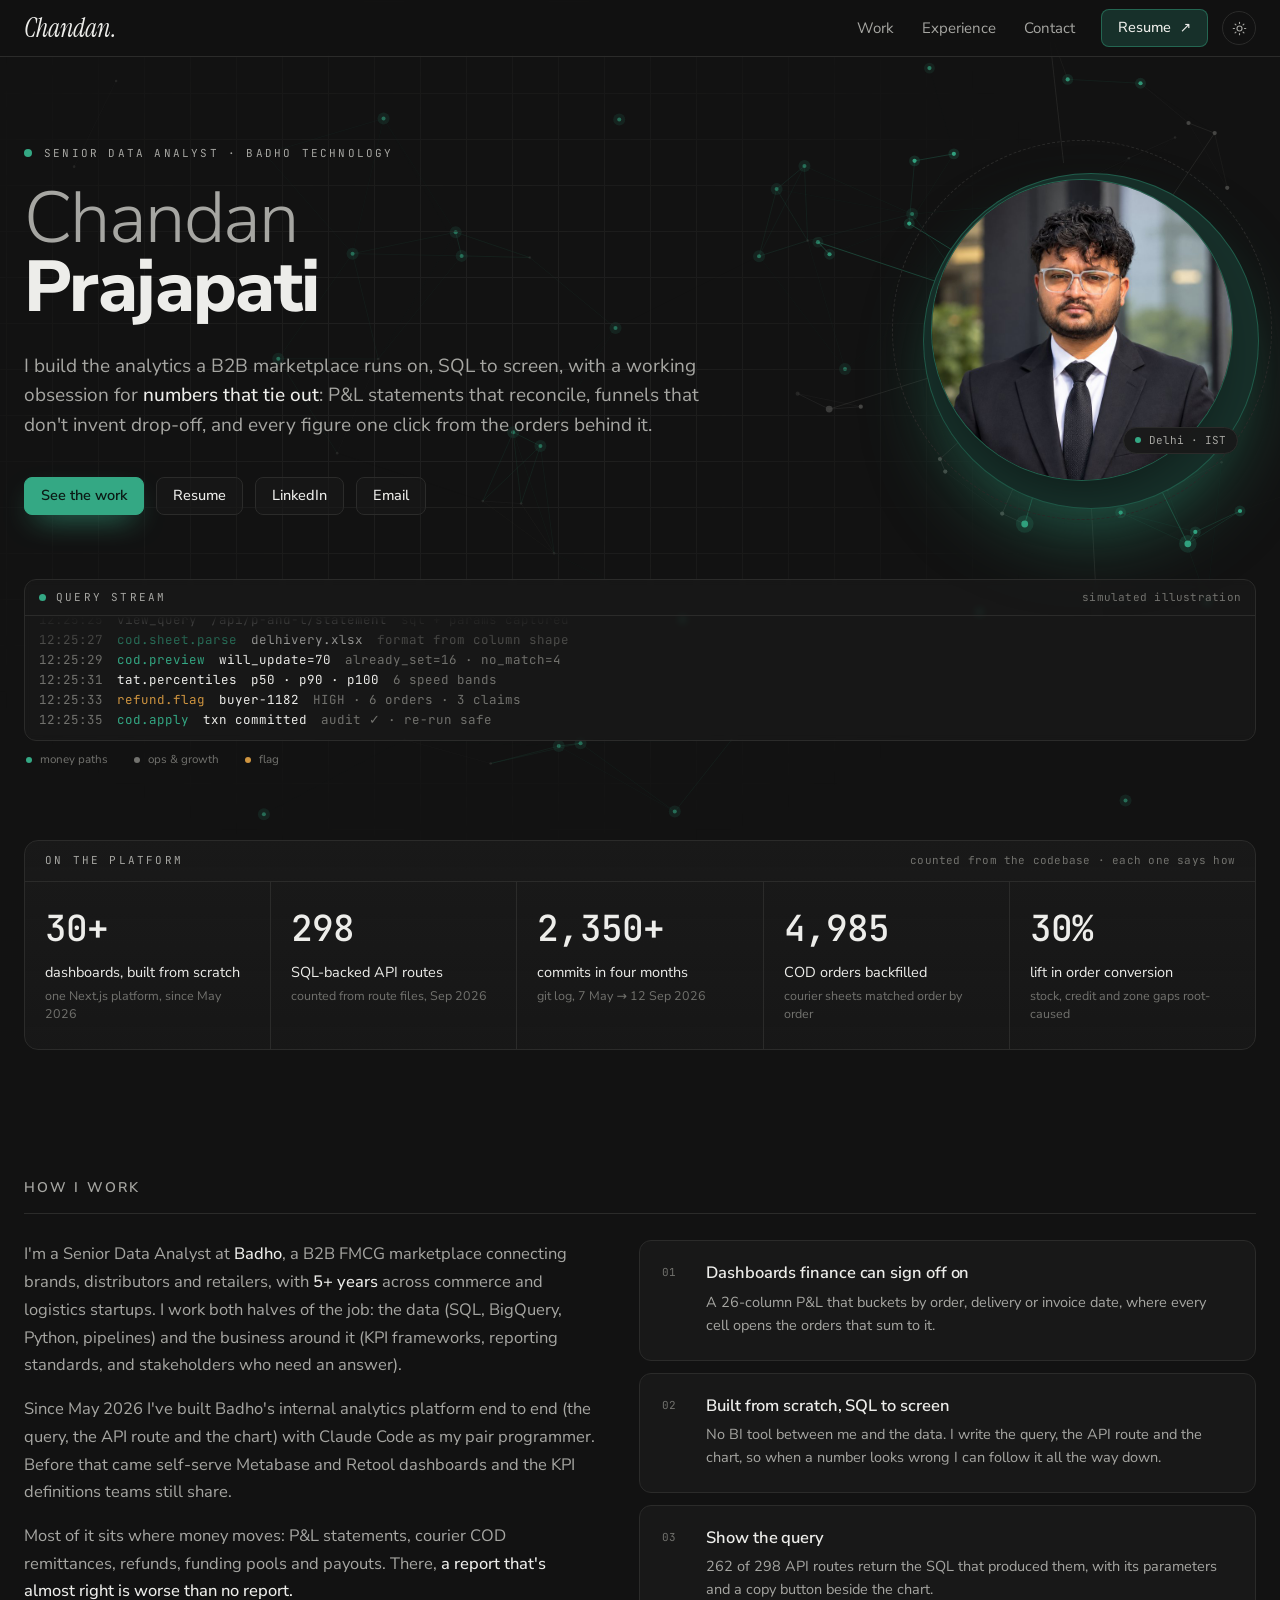
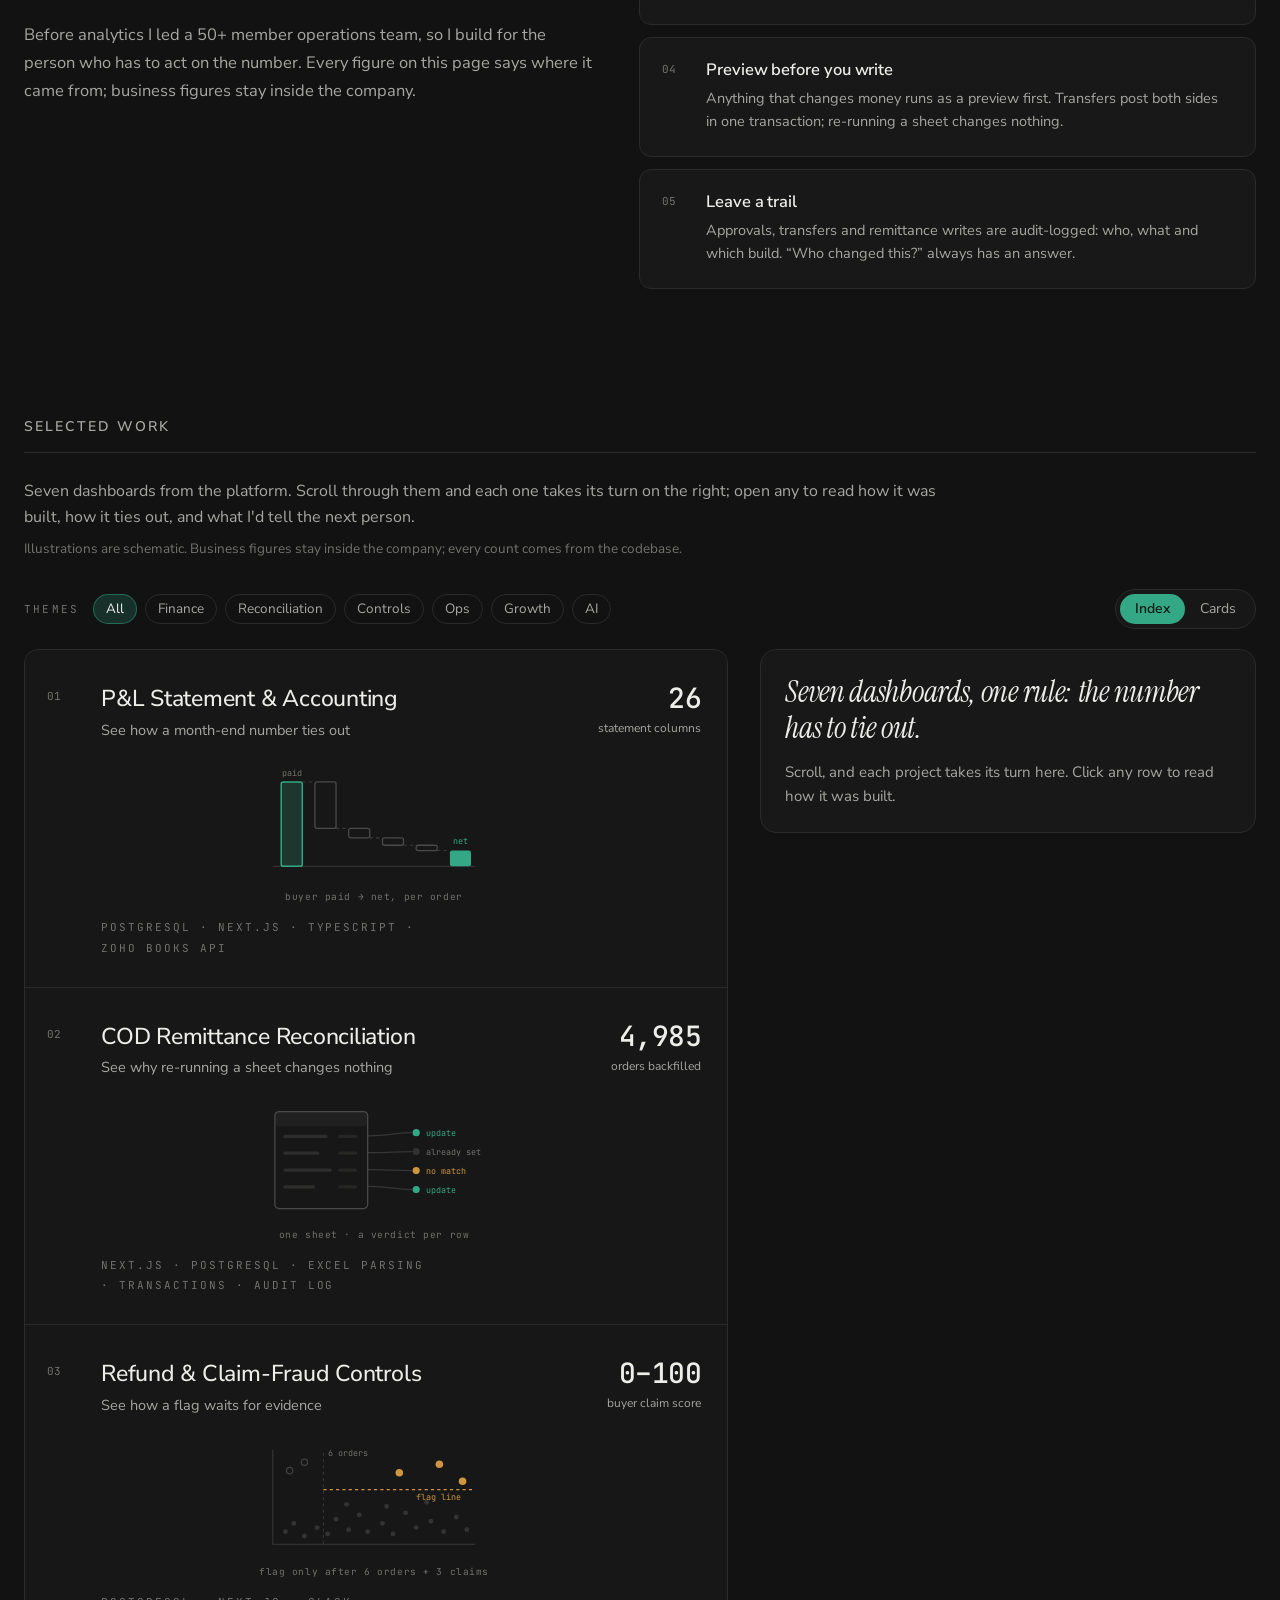
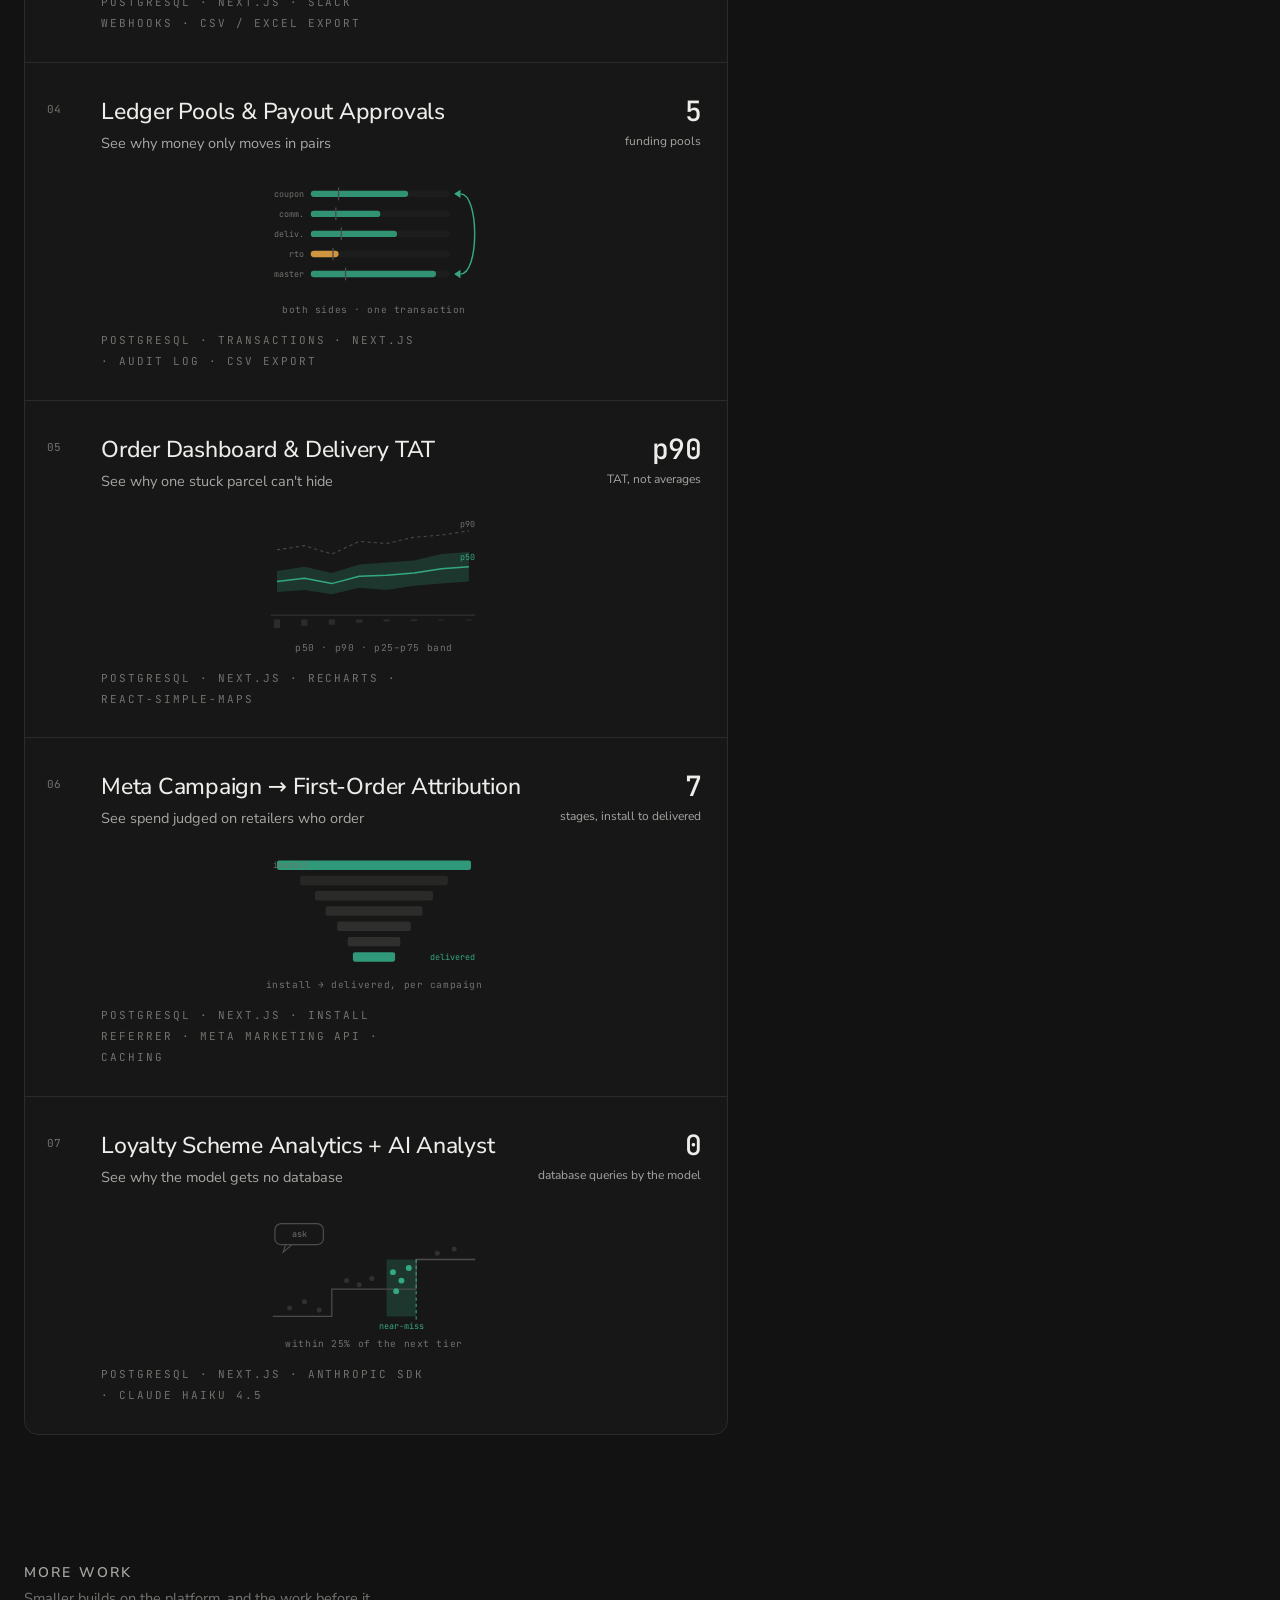
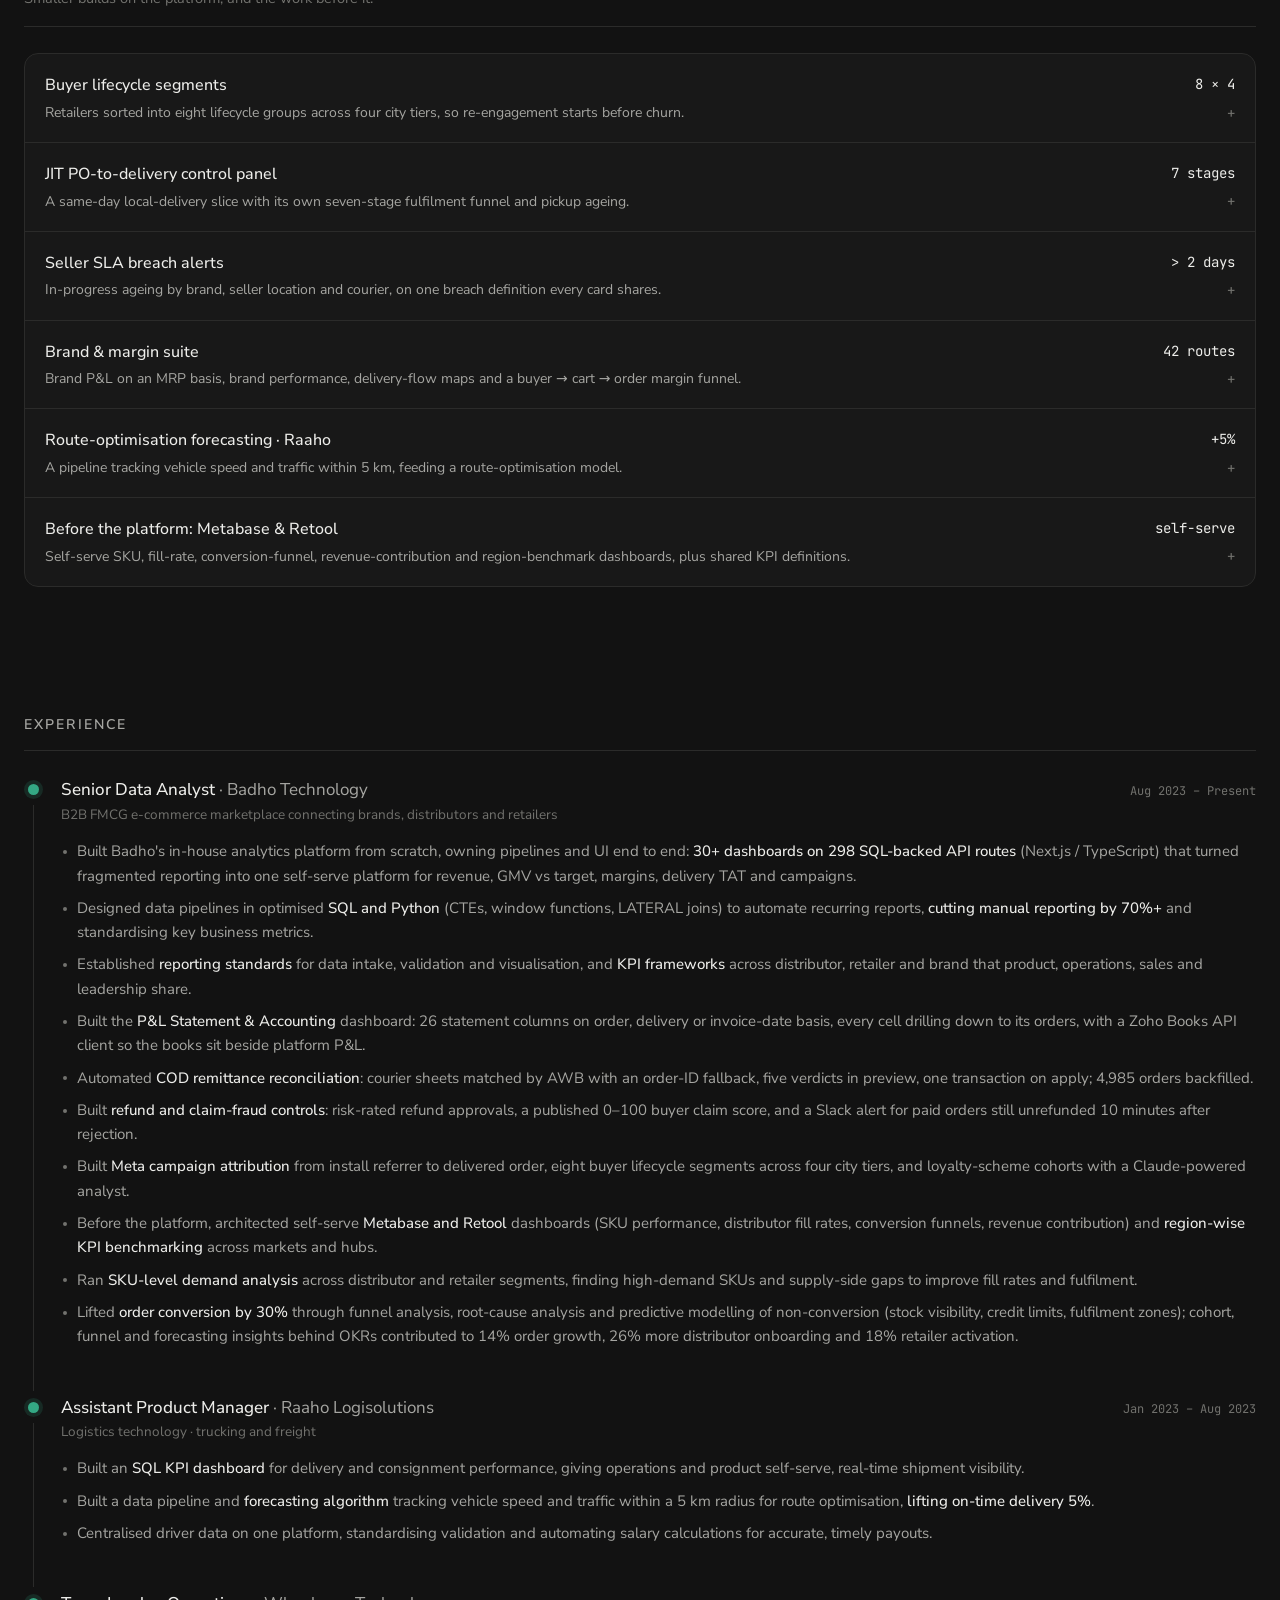
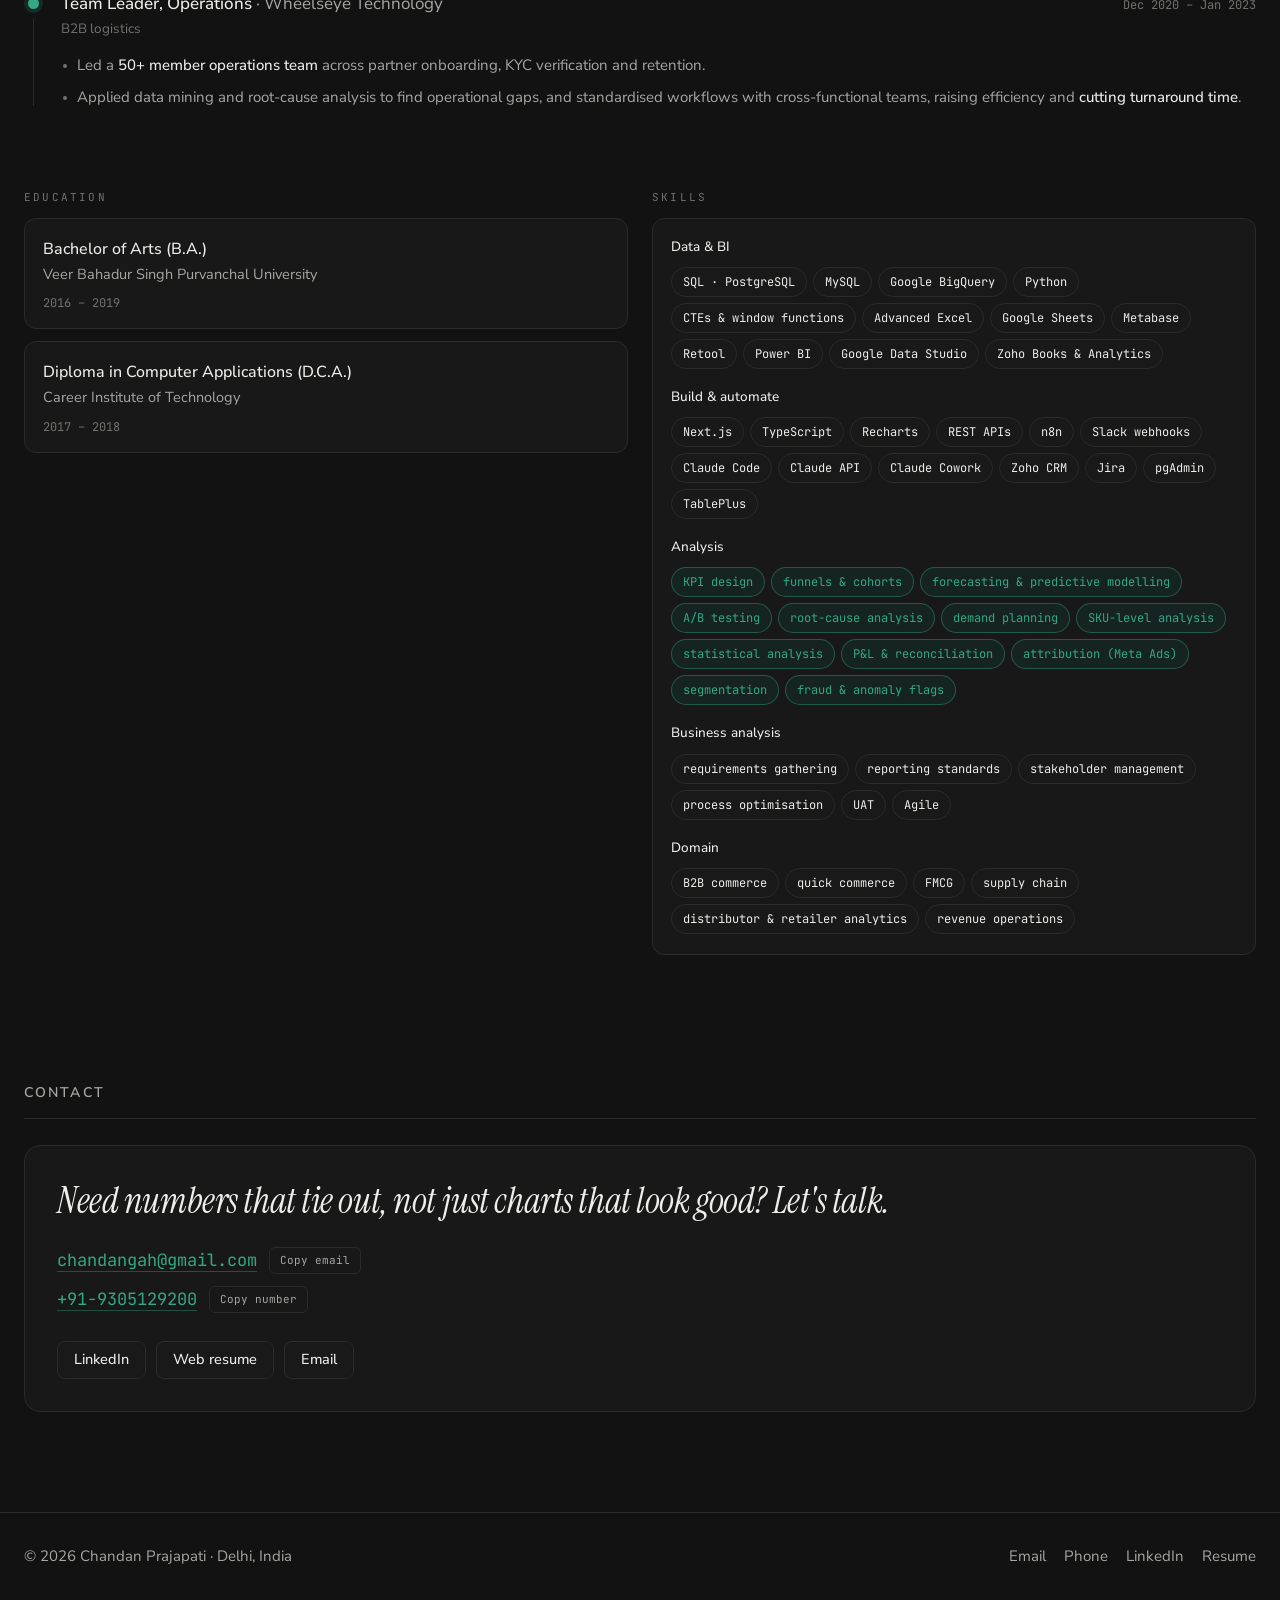
==== commit 8eef3588: "Portfolio: merge the Data Analyst and Business Analyst resumes The home page and the web resume now " ====
--- a/index.html
+++ b/index.html
@@ -4,7 +4,7 @@
 <meta charset="utf-8">
 <meta name="viewport" content="width=device-width, initial-scale=1">
 <title>Chandan Prajapati — Senior Data Analyst</title>
-<meta name="description" content="Senior Data Analyst at Badho. I build the analytics a B2B marketplace runs on, SQL to screen: P&amp;L statements, reconciliations, funnels and delivery TAT that tie out to the order.">
+<meta name="description" content="Senior Data Analyst at Badho, 5+ years across B2B commerce and logistics. I build the analytics a B2B marketplace runs on, SQL to screen: pipelines, KPI frameworks, P&amp;L statements, reconciliations and funnels that tie out to the order.">
 <meta property="og:title" content="Chandan Prajapati — Senior Data Analyst">
 <meta property="og:description" content="Dashboards built from scratch, SQL to screen. Every figure drills down to the orders behind it.">
 <meta property="og:type" content="website">
@@ -132,7 +132,8 @@
       <div class="sec-head"><h2 class="sec-title" id="about-title">How I work</h2></div>
       <div class="about">
         <div class="about-copy" data-reveal>
-          <p>I'm a Senior Data Analyst at <strong>Badho</strong>, a B2B FMCG marketplace connecting brands, distributors and retailers. Since May 2026 I've built its internal analytics platform end to end (the query, the API route and the chart) with Claude Code as my pair programmer.</p>
+          <p>I'm a Senior Data Analyst at <strong>Badho</strong>, a B2B FMCG marketplace connecting brands, distributors and retailers, with <strong>5+ years</strong> across commerce and logistics startups. I work both halves of the job: the data (SQL, BigQuery, Python, pipelines) and the business around it (KPI frameworks, reporting standards, and stakeholders who need an answer).</p>
+          <p>Since May 2026 I've built Badho's internal analytics platform end to end (the query, the API route and the chart) with Claude Code as my pair programmer. Before that came self-serve Metabase and Retool dashboards and the KPI definitions teams still share.</p>
           <p>Most of it sits where money moves: P&amp;L statements, courier COD remittances, refunds, funding pools and payouts. There, <strong>a report that's almost right is worse than no report.</strong></p>
           <p>Before analytics I led a 50+ member operations team, so I build for the person who has to act on the number. Every figure on this page says where it came from; business figures stay inside the company.</p>
         </div>
@@ -225,8 +226,8 @@
           <div class="body">Built the data pipeline and algorithm that tracked vehicle speed and traffic conditions within a 5 km radius. It lifted <b>on-time delivery by 5%</b>, alongside an SQL KPI dashboard that gave operations real-time shipment visibility.</div>
         </details>
         <details>
-          <summary><span class="t">Before the platform: Metabase &amp; Retool</span><span class="d">Self-serve SKU, fill-rate, conversion-funnel and revenue-contribution dashboards, plus shared KPI definitions.</span><span class="m">self-serve</span></summary>
-          <div class="body">The first two years of analytics at Badho: self-serve Metabase and Retool dashboards, and the <b>KPI definitions distributor, retailer and brand teams share</b>. Automating those recurring reports in SQL cut manual reporting by 70%+.</div>
+          <summary><span class="t">Before the platform: Metabase &amp; Retool</span><span class="d">Self-serve SKU, fill-rate, conversion-funnel, revenue-contribution and region-benchmark dashboards, plus shared KPI definitions.</span><span class="m">self-serve</span></summary>
+          <div class="body">The first two years of analytics at Badho: self-serve Metabase and Retool dashboards, <b>region-wise KPI benchmarking</b> across markets and hubs, SKU-level demand analysis, and the <b>KPI definitions distributor, retailer and brand teams share</b>. Automating those recurring reports in SQL and Python cut manual reporting by 70%+.</div>
         </details>
       </div>
     </div>
@@ -244,13 +245,16 @@
           </div>
           <p class="xp-ctx">B2B FMCG e-commerce marketplace connecting brands, distributors and retailers</p>
           <ul>
-            <li>Built Badho's in-house analytics platform end to end: <b>30+ dashboards on 298 SQL-backed API routes</b> (Next.js / TypeScript), covering revenue, GMV vs target, margins, delivery TAT and campaigns.</li>
+            <li>Built Badho's in-house analytics platform from scratch, owning pipelines and UI end to end: <b>30+ dashboards on 298 SQL-backed API routes</b> (Next.js / TypeScript) that turned fragmented reporting into one self-serve platform for revenue, GMV vs target, margins, delivery TAT and campaigns.</li>
+            <li>Designed data pipelines in optimised <b>SQL and Python</b> (CTEs, window functions, LATERAL joins) to automate recurring reports, <b>cutting manual reporting by 70%+</b> and standardising key business metrics.</li>
+            <li>Established <b>reporting standards</b> for data intake, validation and visualisation, and <b>KPI frameworks</b> across distributor, retailer and brand that product, operations, sales and leadership share.</li>
             <li>Built the <b>P&amp;L Statement &amp; Accounting</b> dashboard: 26 statement columns on order, delivery or invoice-date basis, every cell drilling down to its orders, with a Zoho Books API client so the books sit beside platform P&amp;L.</li>
             <li>Automated <b>COD remittance reconciliation</b>: courier sheets matched by AWB with an order-ID fallback, five verdicts in preview, one transaction on apply; 4,985 orders backfilled.</li>
             <li>Built <b>refund and claim-fraud controls</b>: risk-rated refund approvals, a published 0–100 buyer claim score, and a Slack alert for paid orders still unrefunded 10 minutes after rejection.</li>
             <li>Built <b>Meta campaign attribution</b> from install referrer to delivered order, eight buyer lifecycle segments across four city tiers, and loyalty-scheme cohorts with a Claude-powered analyst.</li>
-            <li>Automated recurring reports with optimised SQL (CTEs, window functions, LATERAL joins), <b>cutting manual reporting by 70%+</b>; before the platform, built self-serve Metabase and Retool dashboards.</li>
-            <li>Lifted <b>order conversion by 30%</b> by root-causing stock, credit-limit and fulfilment-zone gaps; insights behind OKRs contributed to 14% order growth, 26% more distributor onboarding and 18% retailer activation.</li>
+            <li>Before the platform, architected self-serve <b>Metabase and Retool</b> dashboards (SKU performance, distributor fill rates, conversion funnels, revenue contribution) and <b>region-wise KPI benchmarking</b> across markets and hubs.</li>
+            <li>Ran <b>SKU-level demand analysis</b> across distributor and retailer segments, finding high-demand SKUs and supply-side gaps to improve fill rates and fulfilment.</li>
+            <li>Lifted <b>order conversion by 30%</b> through funnel analysis, root-cause analysis and predictive modelling of non-conversion (stock visibility, credit limits, fulfilment zones); cohort, funnel and forecasting insights behind OKRs contributed to 14% order growth, 26% more distributor onboarding and 18% retailer activation.</li>
           </ul>
         </article>
         <article class="xp-item" data-reveal>
@@ -260,9 +264,9 @@
           </div>
           <p class="xp-ctx">Logistics technology · trucking and freight</p>
           <ul>
-            <li>Built an <b>SQL KPI dashboard</b> for delivery and consignment performance, giving operations real-time shipment visibility.</li>
-            <li>Built a data pipeline and algorithm tracking vehicle speed and traffic within a 5 km radius, <b>lifting on-time delivery 5%</b>.</li>
-            <li>Centralised driver data and automated salary calculations on one platform, improving payout accuracy and turnaround.</li>
+            <li>Built an <b>SQL KPI dashboard</b> for delivery and consignment performance, giving operations and product self-serve, real-time shipment visibility.</li>
+            <li>Built a data pipeline and <b>forecasting algorithm</b> tracking vehicle speed and traffic within a 5 km radius for route optimisation, <b>lifting on-time delivery 5%</b>.</li>
+            <li>Centralised driver data on one platform, standardising validation and automating salary calculations for accurate, timely payouts.</li>
           </ul>
         </article>
         <article class="xp-item" data-reveal>
@@ -273,7 +277,7 @@
           <p class="xp-ctx">B2B logistics</p>
           <ul>
             <li>Led a <b>50+ member operations team</b> across partner onboarding, KYC verification and retention.</li>
-            <li>Introduced SOPs and root-cause fixes from operational data that raised efficiency and <b>cut turnaround time</b>; handled escalations as the team scaled.</li>
+            <li>Applied data mining and root-cause analysis to find operational gaps, and standardised workflows with cross-functional teams, raising efficiency and <b>cutting turnaround time</b>.</li>
           </ul>
         </article>
       </div>
@@ -298,19 +302,31 @@
             <div class="sk">
               <h5>Data &amp; BI</h5>
               <div class="tags">
-                <span class="tag">SQL · PostgreSQL</span><span class="tag">MySQL</span><span class="tag">CTEs &amp; window functions</span><span class="tag">Advanced Excel</span><span class="tag">Google Sheets</span><span class="tag">Metabase</span><span class="tag">Retool</span><span class="tag">Zoho Books &amp; Analytics</span>
+                <span class="tag">SQL · PostgreSQL</span><span class="tag">MySQL</span><span class="tag">Google BigQuery</span><span class="tag">Python</span><span class="tag">CTEs &amp; window functions</span><span class="tag">Advanced Excel</span><span class="tag">Google Sheets</span><span class="tag">Metabase</span><span class="tag">Retool</span><span class="tag">Power BI</span><span class="tag">Google Data Studio</span><span class="tag">Zoho Books &amp; Analytics</span>
               </div>
             </div>
             <div class="sk">
               <h5>Build &amp; automate</h5>
               <div class="tags">
-                <span class="tag">Next.js</span><span class="tag">TypeScript</span><span class="tag">Recharts</span><span class="tag">REST APIs</span><span class="tag">n8n</span><span class="tag">Slack webhooks</span><span class="tag">Claude Code</span><span class="tag">Claude API</span>
+                <span class="tag">Next.js</span><span class="tag">TypeScript</span><span class="tag">Recharts</span><span class="tag">REST APIs</span><span class="tag">n8n</span><span class="tag">Slack webhooks</span><span class="tag">Claude Code</span><span class="tag">Claude API</span><span class="tag">Claude Cowork</span><span class="tag">Zoho CRM</span><span class="tag">Jira</span><span class="tag">pgAdmin</span><span class="tag">TablePlus</span>
               </div>
             </div>
             <div class="sk">
               <h5>Analysis</h5>
               <div class="tags">
-                <span class="tag acc">KPI design</span><span class="tag acc">funnels &amp; cohorts</span><span class="tag acc">root-cause analysis</span><span class="tag acc">P&amp;L &amp; reconciliation</span><span class="tag acc">attribution (Meta Ads)</span><span class="tag acc">segmentation</span><span class="tag acc">fraud &amp; anomaly flags</span><span class="tag acc">forecasting</span>
+                <span class="tag acc">KPI design</span><span class="tag acc">funnels &amp; cohorts</span><span class="tag acc">forecasting &amp; predictive modelling</span><span class="tag acc">A/B testing</span><span class="tag acc">root-cause analysis</span><span class="tag acc">demand planning</span><span class="tag acc">SKU-level analysis</span><span class="tag acc">statistical analysis</span><span class="tag acc">P&amp;L &amp; reconciliation</span><span class="tag acc">attribution (Meta Ads)</span><span class="tag acc">segmentation</span><span class="tag acc">fraud &amp; anomaly flags</span>
+              </div>
+            </div>
+            <div class="sk">
+              <h5>Business analysis</h5>
+              <div class="tags">
+                <span class="tag">requirements gathering</span><span class="tag">reporting standards</span><span class="tag">stakeholder management</span><span class="tag">process optimisation</span><span class="tag">UAT</span><span class="tag">Agile</span>
+              </div>
+            </div>
+            <div class="sk">
+              <h5>Domain</h5>
+              <div class="tags">
+                <span class="tag">B2B commerce</span><span class="tag">quick commerce</span><span class="tag">FMCG</span><span class="tag">supply chain</span><span class="tag">distributor &amp; retailer analytics</span><span class="tag">revenue operations</span>
               </div>
             </div>
           </div>
